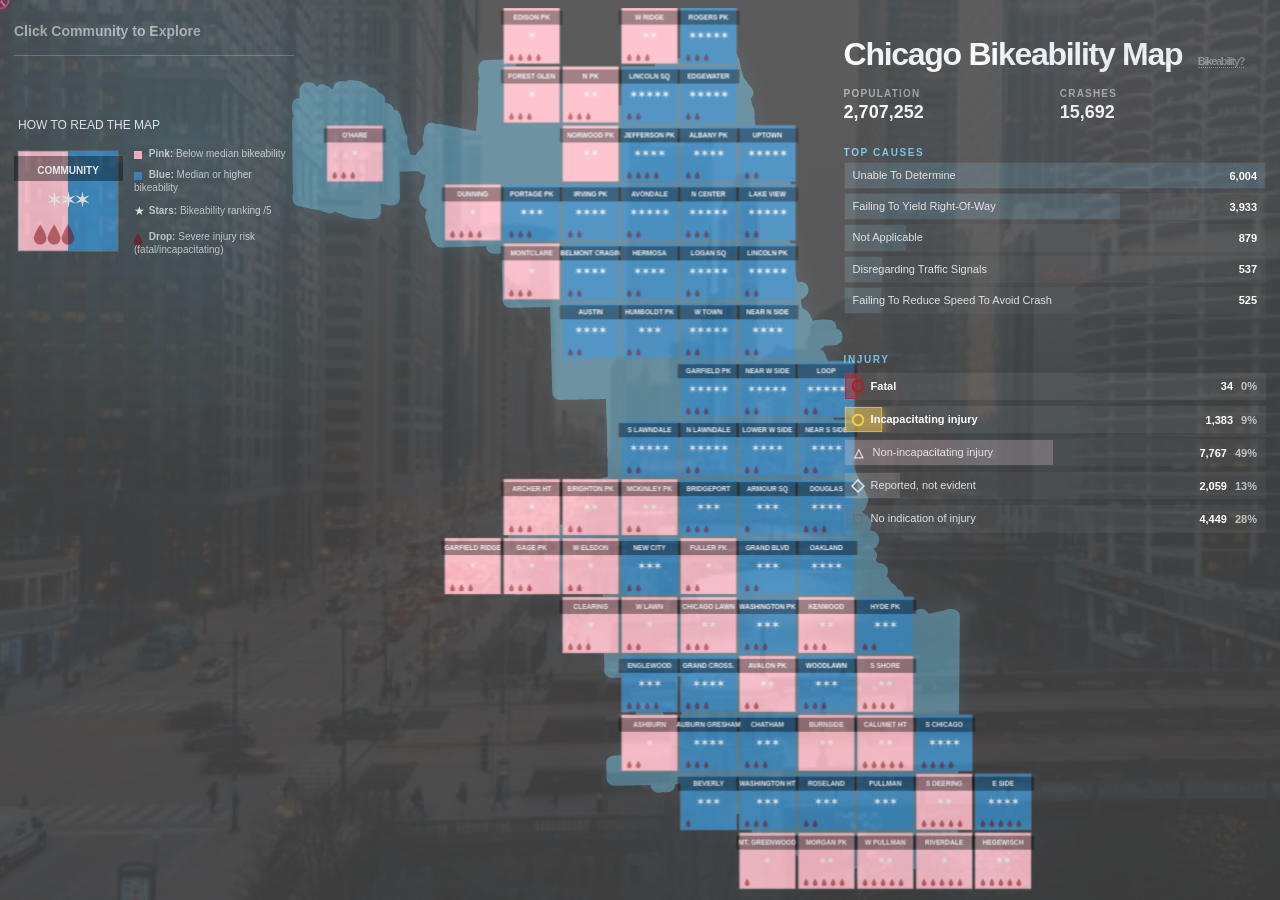
==== chicago-bikeability-atlas.html @ 0ea86890 "Adjust right hint positions" ====
<!doctype html>
<html lang="en">
  <head>
    <meta charset="utf-8" />
    <meta name="viewport" content="width=device-width, initial-scale=1" />
    <title>Chicago Bikeability Map</title>
    <meta name="description" content="Fast-loading Chicago bikeability atlas focused on the interactive cartogram and lane network." />
    <meta name="theme-color" content="#4a4a4a" />
    <link rel="icon" href="[data-uri]" type="image/png" />
    <style>
:root {
  color-scheme: dark;
  --bg: #4a4a4a;
  --panel: #4a4a4a;
  --panel-2: rgba(255, 255, 255, 0.055);
  --line: rgba(255, 255, 255, 0.14);
  --text: #f5f5f2;
  --muted: #c8ccca;
  --blue: #7ccdef;
  --blue-deep: #418cc0;
  --pink: #ffc0cb;
  --red: darkred;
  --red-soft: #d24b4b;
  --ink: #14252c;
  --shadow: 0 18px 42px rgba(0, 0, 0, 0.24);
  --shadow-soft: 0 10px 28px rgba(0, 0, 0, 0.18);
}

* {
  box-sizing: border-box;
  cursor: none !important;
}

#custom-cursor {
  position: fixed;
  top: 0;
  left: 0;
  width: 20px;
  height: 20px;
  pointer-events: none;
  z-index: 999999;
  transform: translate(-50%, -50%);
  display: flex;
  align-items: center;
  justify-content: center;
}

#custom-cursor img {
  width: 100%;
  height: 100%;
  object-fit: contain;
}

#intro-cursor-splash {
  position: fixed;
  left: clamp(300px, 28vw, 440px);
  top: 50%;
  width: 200px;
  height: 200px;
  pointer-events: none;
  z-index: 999998;
  opacity: 0;
  transform: translate(-50%, -50%) scale(0.84);
  animation: introCursorFadeSpin 3.7s cubic-bezier(0.2, 0.95, 0.3, 1) forwards;
  filter:
    drop-shadow(0 0 22px rgba(255, 192, 203, 0.44))
    drop-shadow(0 0 28px rgba(124, 205, 239, 0.36));
}

#intro-cursor-splash img {
  width: 100%;
  height: 100%;
  object-fit: contain;
  animation: introCursorSpin 3.7s cubic-bezier(0.2, 0.95, 0.3, 1) forwards;
}

@keyframes cursorSpin {
  from {
    transform: rotate(0deg);
  }

  to {
    transform: rotate(360deg);
  }
}

@keyframes introCursorFadeSpin {
  0% {
    opacity: 0;
    transform: translate(-50%, -50%) scale(0.72);
  }

  13% {
    opacity: 0.92;
    transform: translate(-50%, -50%) scale(1);
  }

  58% {
    opacity: 0.84;
    transform: translate(-50%, -50%) scale(1);
  }

  100% {
    opacity: 0;
    transform: translate(-50%, -50%) scale(0.78);
  }
}

@keyframes introCursorSpin {
  0% {
    transform: rotate(0deg);
  }

  100% {
    transform: rotate(1080deg);
  }
}

#initial-spinner {
  position: fixed;
  bottom: 40px;
  left: 50%;
  width: 100px;
  height: 60px;
  z-index: 9999;
  pointer-events: none;
  animation: introBikeDrive 3.5s cubic-bezier(0.5, 0, 0.15, 1) forwards;
  filter: drop-shadow(0 4px 8px rgba(0, 0, 0, 0.4));
}

.bike-frame-svg {
  position: absolute;
  top: 0;
  left: 0;
  width: 100%;
  height: 100%;
}

.bike-wheel {
  position: absolute;
  width: 32px;
  height: 32px;
  top: 24px;
  animation: introSpin 3.5s cubic-bezier(0.5, 0, 0.15, 1) forwards;
  object-fit: contain;
}

.wheel-back { left: 9px; }
.wheel-front { left: 59px; }

@keyframes introBikeDrive {
  0% { transform: translateX(calc(-50% - 200px)); opacity: 0; }
  10% { opacity: 1; }
  100% { transform: translateX(-50%); opacity: 1; }
}

@keyframes introSpin {
  0% { transform: rotate(0deg); }
  100% { transform: rotate(3600deg); }
}

.glitter-particle {
  position: fixed;
  pointer-events: none;
  border-radius: 0;
  background: #ffffff;
  box-shadow: 0 0 4px 1px rgba(255, 255, 255, 0.8), 0 0 8px 2px rgba(124, 205, 239, 0.4);
  z-index: 999997;
  transform: translate(-50%, -50%);
}

html {
  height: 100%;
  overflow: hidden;
}

body {
  margin: 0;
  width: 100vw;
  height: 100%;
  overflow: hidden;
  background: #4a4a4a;
  color: var(--text);
  font-family: "Segoe UI", sans-serif;
  position: relative;
}

body::before {
  content: "";
  position: fixed;
  inset: 0;
  pointer-events: none;
  background:
    radial-gradient(circle at 20% 12%, rgba(124, 205, 239, 0.16), transparent 28%),
    radial-gradient(circle at 82% 10%, rgba(255, 192, 203, 0.13), transparent 24%),
    radial-gradient(circle at 50% 92%, rgba(124, 205, 239, 0.08), transparent 28%);
  opacity: 0.85;
}

body::after {
  content: "";
  position: fixed;
  inset: 0;
  pointer-events: none;
  background: url("[data-uri]") center/cover no-repeat;
  opacity: 0.10;
}

button,
input {
  font: inherit;
  text-decoration: none;
}

button {
  transition: text-shadow 0.2s ease;
}

button:hover {
  text-shadow: 0 0 8px rgba(255, 255, 255, 0.6);
}

.atlas-shell {
  position: relative;
  display: flex;
  flex-direction: row;
  gap: 6px;
  width: 100vw;
  height: 100%;
  margin: 0;
  padding: 6px;
  box-sizing: border-box;
  background: #4a4a4a;
  font-family: "Segoe UI", sans-serif;
}

.map-stage,
.inspector {
  min-height: 0;
  border-radius: 0;
  background: #4a4a4a;
  box-shadow: 0 4px 12px rgba(0, 0, 0, 0.2);
}

.map-stage {
  flex: 2.45;
  position: relative;
  overflow: hidden;
  display: flex;
  align-items: stretch;
  margin: 0;
  padding: 10px;
  box-sizing: border-box;
  border: 1px solid rgba(255, 255, 255, 0.08);
  background:
    linear-gradient(180deg, rgba(255, 255, 255, 0.04), rgba(255, 255, 255, 0.02)),
    #4a4a4a;
  box-shadow: var(--shadow);
  animation: riseIn 720ms cubic-bezier(0.22, 1, 0.36, 1) both;
}

.eyebrow,
.hero-kicker,
.panel-section h3 {
  color: var(--blue);
  font-size: 12px;
  font-weight: 800;
  letter-spacing: 0.11em;
  text-transform: uppercase;
}

h1,
h2,
h3,
p {
  margin: 0;
}

.map-wrap {
  position: relative;
  flex: 1 1 0%;
  width: 100%;
  height: 100%;
  min-height: 0;
  min-width: 0;
  margin-right: 6vw;
  overflow: hidden;
  border-radius: 0;
  background:
    radial-gradient(circle at 25% 20%, rgba(124, 205, 239, 0.08), transparent 30%),
    radial-gradient(circle at 70% 10%, rgba(255, 192, 203, 0.06), transparent 26%),
    #4a4a4a;
  box-shadow: inset 0 1px 0 rgba(255, 255, 255, 0.06), var(--shadow-soft);
  border: 1px solid rgba(255, 255, 255, 0.08);
}

#atlas-map {
  position: absolute;
  top: 0;
  left: 0;
  width: 100%;
  height: 100%;
  display: block;
}

.city-outline {
  fill: #74c8e8;
  stroke: #74c8e8;
  stroke-width: 16;
  stroke-linejoin: round;
  opacity: 0.5;
  pointer-events: none;
  filter: drop-shadow(0 0 12px rgba(124, 205, 239, 0.2));
}

.tile-group {
  cursor: pointer;
  transition:
    transform 320ms cubic-bezier(0.22, 1, 0.36, 1),
    opacity 320ms ease,
    filter 320ms ease;
  transition-delay: var(--delay, 0ms);
  transform-box: fill-box;
  transform-origin: center;
  will-change: transform, opacity, filter;
  opacity: 0;
  transform: translate(var(--tile-x, 0px), var(--tile-y, 0px)) translateY(12px) scale(0.94);
}

.tile-group.dim {
  opacity: 0.32;
}

.is-loaded .tile-group {
  opacity: 1;
  transform: translate(var(--tile-x, 0px), var(--tile-y, 0px)) translateY(0) scale(1);
}

.is-loaded .tile-group.dim {
  opacity: 0.32;
}

.tile-group:hover {
  transform: translate(var(--tile-x, 0px), var(--tile-y, 0px)) translateY(-3px) scale(1.03);
  filter: drop-shadow(0 0 12px rgba(124, 205, 239, 0.16));
}

.tile-group.selected {
  filter: url(#tileGlow);
  transform: translate(var(--tile-x, 0px), var(--tile-y, 0px)) translateY(-2px) scale(1.04);
}

.tile {
  stroke: rgba(128, 128, 128, 0.5);
  stroke-width: 1;
  rx: 0;
}

.risk-unit {
  fill: var(--red);
  stroke: rgba(26, 26, 26, 0.24);
  stroke-width: 0.45;
  opacity: 0.5;
  vector-effect: non-scaling-stroke;
}

.tile-label {
  fill: #ffffff;
  font-size: 9.5px;
  font-weight: 800;
  text-anchor: middle;
  pointer-events: none;
}

.tile-stars {
  fill: #f2f2f2;
  font-size: 10px;
  font-weight: 700;
  text-anchor: middle;
  pointer-events: none;
}

.annotation {
  fill: rgba(124, 205, 239, 0.82);
  font-size: 12px;
  font-weight: 600;
}

.bike-annotation {
  font-size: 10px;
  font-weight: 600;
}

.bike-annotation-blue {
  fill: #418cc0;
}

.bike-annotation-pink {
  fill: #ffc0cb;
}

.annotation-line-blue,
.annotation-line-pink,
.annotation-line-gray {
  fill: none;
  stroke-width: 1.6;
}

.annotation-line-blue {
  stroke: #418cc0;
}

.annotation-line-pink {
  stroke: #ffc0cb;
}

.annotation-line-gray {
  stroke: #bfbfbf;
  stroke-width: 2.2;
}

.cartogram-callout {
  fill: rgba(255, 255, 255, 0.55);
  font-size: 22px;
  font-weight: 800;
  filter: drop-shadow(0 0 6px rgba(0, 0, 0, 0.5));
}

.cartogram-callout-pink {
  fill: rgba(255, 192, 203, 0.5);
}

.cartogram-callout-red {
  fill: rgba(139, 0, 0, 0.9);
}

.axis-label {
  fill: rgba(245, 245, 242, 0.62);
  font-size: 12px;
  font-weight: 800;
  letter-spacing: 0.04em;
  text-transform: uppercase;
}

.inspector {
  flex: 1;
  min-width: 280px;
  max-width: 320px;
  align-self: stretch;
  display: flex;
  flex-direction: column;
  gap: 14px;
  overflow-y: auto;
  min-height: 0;
  margin: 0;
  padding: 16px;
  box-sizing: border-box;
  text-align: center;
  color: #f0f0f0;
  font-size: 14px;
  line-height: 1.6;
  border: 1px solid rgba(255, 255, 255, 0.08);
  background:
    linear-gradient(180deg, rgba(255, 255, 255, 0.04), rgba(255, 255, 255, 0.02)),
    #4a4a4a;
  box-shadow: var(--shadow);
  animation: riseIn 720ms cubic-bezier(0.22, 1, 0.36, 1) 80ms both;
}

#panel-content,
.sources-panel,
.profile-panel {
  display: flex;
  flex-direction: column;
  gap: 14px;
}

.sources-panel {
  width: 100%;
  margin-top: 8px;
}

.map-panel-header {
  padding-bottom: 12px;
  border-bottom: 1px solid rgba(255, 255, 255, 0.14);
}

.map-panel-title {
  color: #ffffff;
  font-size: 26px;
  font-weight: 800;
  line-height: 1.05;
}

.map-panel-subtitle {
  margin-top: 7px;
  color: rgba(244, 244, 244, 0.68);
  font-size: 12px;
  line-height: 1.35;
}

.map-panel-section {
  display: flex;
  flex-direction: column;
  align-items: center;
  padding-bottom: 12px;
  border-bottom: 1px solid rgba(255, 255, 255, 0.14);
}

.sources-title {
  color: var(--blue);
  font-size: 12px;
  font-weight: 800;
  letter-spacing: 0.08em;
  line-height: 1.12;
  text-transform: uppercase;
}

.reference-card {
  display: flex;
  justify-content: center;
  width: 100%;
  margin-top: 10px;
  margin-bottom: 12px;
}

.reference-tile {
  position: relative;
  width: 118px;
  height: 118px;
  overflow: hidden;
  border: 1px solid rgba(255, 255, 255, 0.18);
  border-radius: 0;
  background: var(--blue-deep);
  box-shadow: 0 8px 18px rgba(0, 0, 0, 0.16);
}

.reference-badge {
  position: absolute;
  top: 0;
  left: 0;
  right: 0;
  padding: 5px 4px 4px;
  color: var(--ink);
  background: rgba(65, 140, 192, 0.95);
  border-bottom: 1px solid rgba(0, 0, 0, 0.14);
  font-size: 8px;
  font-weight: 800;
}

.reference-stars {
  position: absolute;
  top: 39px;
  left: 0;
  right: 0;
  color: #ffffff;
  font-size: 17px;
  letter-spacing: 1px;
}

.reference-score-label {
  position: absolute;
  top: 62px;
  left: 0;
  right: 0;
  color: #ffffff;
  font-size: 9px;
  font-weight: 800;
}

.reference-risk-label {
  position: absolute;
  z-index: 1;
  left: 0;
  right: 0;
  bottom: 4px;
  color: #ffffff;
  font-size: 8px;
  font-weight: 800;
}

.reference-risk-bar {
  position: absolute;
  left: 0;
  right: 0;
  bottom: 0;
  height: 22px;
  background: var(--red);
}

.map-key {
  display: grid;
  gap: 9px;
  width: fit-content;
  margin-top: 10px;
}

.map-key-row {
  display: grid;
  grid-template-columns: 34px minmax(0, 1fr);
  gap: 10px;
  align-items: center;
  color: #f2f2f2;
  font-size: 12px;
  line-height: 1.2;
  text-align: left;
}

.map-key-swatch {
  display: inline-block;
  width: 30px;
  height: 12px;
  border-radius: 0;
}

.map-key-blue {
  background: var(--blue-deep);
}

.map-key-pink {
  background: var(--pink);
}

.map-key-red {
  height: 6px;
  background: var(--red);
}

.map-key-stars {
  color: var(--blue);
  font-size: 14px;
  letter-spacing: 1px;
}

.source-equation {
  display: flex;
  flex-direction: column;
  align-items: center;
  gap: 8px;
}

.source-chip {
  width: min(100%, 230px);
  min-height: 72px;
  padding: 10px 0;
  border: 0;
  border-radius: 0;
  background: transparent;
  box-shadow: none;
  display: flex;
  flex-direction: column;
  align-items: center;
  justify-content: center;
}

.source-chip-label {
  display: inline-flex;
  justify-content: center;
  width: fit-content;
  padding: 5px 14px;
  border-radius: 0;
  color: var(--ink);
  background: linear-gradient(90deg, var(--blue), var(--pink));
  font-size: 13px;
  font-weight: 800;
  letter-spacing: 0.06em;
  line-height: 1.15;
  text-transform: uppercase;
}

.source-chip-source {
  max-width: 230px;
  margin-top: 8px;
  color: #f2f2f2;
  font-size: 11px;
  font-weight: 600;
  line-height: 1.25;
  text-align: center;
}

.source-stack-plus {
  color: rgba(255, 255, 255, 0.58);
  font-size: 16px;
  font-weight: 900;
  line-height: 1;
}

.search-row input {
  width: 100%;
  height: 44px;
  border: 0;
  border-bottom: 1px solid rgba(255, 255, 255, 0.24);
  border-radius: 0;
  color: #f6f6f2;
  background: transparent;
  padding: 2px 12px;
  font-size: 14px;
  font-weight: 600;
  outline: none;
  box-shadow: none;
}

.profile-panel {
  display: flex;
  flex-direction: column;
  gap: 14px;
  color: #f4f4f4;
  text-align: center;
}

.profile-hero {
  padding: 18px;
  border: 1px solid rgba(255, 255, 255, 0.14);
  border-radius: 0;
  background:
    linear-gradient(135deg, rgba(124, 205, 239, 0.16), rgba(255, 192, 203, 0.08)),
    rgba(38, 38, 38, 0.28);
  box-shadow: inset 0 1px 0 rgba(255, 255, 255, 0.06), 0 10px 28px rgba(0, 0, 0, 0.18);
}

.profile-section-title {
  color: #7ccdef;
  font-size: 11px;
  font-weight: 700;
  letter-spacing: 0.08em;
  text-transform: uppercase;
}

.profile-title-row {
  display: flex;
  align-items: center;
  justify-content: center;
  flex-direction: column;
  gap: 12px;
  margin-top: 6px;
}

.profile-title {
  margin: 0;
  color: #ffffff;
  font-size: 25px;
  line-height: 1.05;
}

.profile-stars {
  flex: 0 0 auto;
  color: #7ccdef;
  font-size: 22px;
  letter-spacing: 2px;
  line-height: 1;
  padding-top: 1px;
  text-shadow: 0 0 14px rgba(124, 205, 239, 0.28);
}

.profile-star-stack {
  display: flex;
  flex: 0 0 auto;
  flex-direction: column;
  align-items: center;
  gap: 7px;
}

.profile-rank {
  display: inline-flex;
  padding: 4px 8px;
  border-radius: 0;
  color: #16242a;
  background: linear-gradient(90deg, #7ccdef, #f4b3c2);
  font-size: 11px;
  font-weight: 700;
}

.profile-takeaway {
  margin: 12px 0 0;
  color: #dedede;
  font-size: 13px;
  line-height: 1.45;
}

.profile-metrics-grid {
  display: grid;
  grid-template-columns: repeat(2, minmax(0, 1fr));
  gap: 8px;
}

.profile-metric {
  min-width: 0;
  padding: 10px 11px;
  border: 1px solid rgba(255, 255, 255, 0.11);
  border-radius: 0;
  background: rgba(255, 255, 255, 0.055);
}

.profile-metric-label,
.profile-metric-note,
.profile-section-subtitle {
  color: #bfc3c5;
  font-size: 11px;
}

.profile-metric-value {
  color: #ffffff;
  font-size: 21px;
  font-weight: 800;
  line-height: 1.1;
  margin-top: 4px;
}

.profile-metric-risk .profile-metric-value {
  color: #ffb8b8;
}

.profile-metric-bike .profile-metric-value {
  color: #d9f4ff;
}

.profile-section {
  padding-top: 12px;
  border-top: 1px solid rgba(255, 255, 255, 0.16);
}

.profile-section-subtitle {
  margin-top: 3px;
}

.severity-block {
  margin-top: 10px;
}

.severity-bar {
  display: flex;
  width: 100%;
  height: 15px;
  overflow: hidden;
  border-radius: 0;
  background: rgba(255, 255, 255, 0.08);
  box-shadow: inset 0 0 0 1px rgba(255, 255, 255, 0.08);
}

.severity-segment {
  min-width: 2px;
}

.severity-fatal {
  background: #b32020;
}

.severity-severe {
  background: #f0c94f;
}

.severity-moderate {
  background: #ffd6e2;
}

.severity-reported {
  background: rgba(245, 245, 242, 0.86);
}

.severity-none {
  background: #677174;
}

.severity-legend-stack {
  display: grid;
  gap: 8px;
  margin-top: 10px;
}

.severity-legend-title {
  color: rgba(255, 255, 255, 0.54);
  font-size: 10px;
  font-weight: 800;
  letter-spacing: 0.12em;
  text-transform: uppercase;
}

.cause-chart-title {
  color: rgba(255, 255, 255, 0.54);
  font-size: 10px;
  font-weight: 800;
  letter-spacing: 0.12em;
  text-transform: uppercase;
}

.severity-legend-rows {
  display: grid;
  gap: 6px;
}

.crash-row {
  display: grid;
  grid-template-columns: 20px 112px 1fr auto;
  gap: 8px;
  align-items: center;
  width: 100%;
  padding: 0 0 0 6px;
  border: 0;
  background: transparent;
  color: inherit;
  text-align: left;
  cursor: pointer;
  appearance: none;
  transition: all 0.2s ease;
}

.crash-row:hover {
  text-shadow: 0 0 8px rgba(255, 255, 255, 0.7);
}

.severity-row {
  display: grid;
  grid-template-columns: minmax(0, 1fr) auto auto;
  gap: 8px;
  align-items: center;
  position: relative;
  padding: 6px 8px;
  border: 1px solid transparent;
  border-radius: 0;
  background: rgba(255, 255, 255, 0.04);
  overflow: hidden;
}

.severity-row.is-animated {
  animation: riseIn 420ms cubic-bezier(0.22, 1, 0.36, 1) both;
  animation-delay: var(--severity-delay, 0ms);
}

.severity-row::before {
  content: "";
  position: absolute;
  top: 0; left: 0; bottom: 0;
  width: var(--share, 0%);
  background: var(--row-color, rgba(124, 205, 239, 0.15));
  z-index: 0;
  transition: width 0.6s cubic-bezier(0.22, 1, 0.36, 1);
}

.severity-row.is-active::before,
.severity-row:hover::before {
  background: var(--row-color-active, var(--row-color-hover, rgba(124, 205, 239, 0.48)));
  box-shadow:
    inset 0 0 0 1px var(--row-color-glow-strong, rgba(124, 205, 239, 0.65)),
    0 0 12px 2px var(--row-color-glow, rgba(124, 205, 239, 0.5));
}

.severity-row.is-active,
.severity-row:hover {
  border-color: transparent;
  box-shadow: none;
  background: rgba(255, 255, 255, 0.07);
  cursor: pointer;
}

.severity-row.is-active::after {
  display: none;
}

.severity-row-fatal {
  --row-color: rgba(177, 32, 32, 0.25);
  --row-color-hover: rgba(177, 32, 32, 0.4);
  --row-color-active: rgba(177, 32, 32, 0.58);
  --row-color-glow: rgba(177, 32, 32, 0.5);
  --row-color-glow-strong: rgba(177, 32, 32, 0.8);
}

.severity-row-severe {
  --row-color: rgba(240, 201, 79, 0.25);
  --row-color-hover: rgba(240, 201, 79, 0.4);
  --row-color-active: rgba(240, 201, 79, 0.58);
  --row-color-glow: rgba(240, 201, 79, 0.5);
  --row-color-glow-strong: rgba(240, 201, 79, 0.8);
}

.severity-row-moderate {
  --row-color: rgba(255, 214, 226, 0.26);
  --row-color-hover: rgba(255, 214, 226, 0.42);
  --row-color-active: rgba(255, 214, 226, 0.6);
  --row-color-glow: rgba(255, 214, 226, 0.45);
  --row-color-glow-strong: rgba(255, 214, 226, 0.76);
}

.severity-row-reported {
  --row-color: rgba(245, 245, 242, 0.16);
  --row-color-hover: rgba(245, 245, 242, 0.3);
  --row-color-active: rgba(245, 245, 242, 0.46);
  --row-color-glow: rgba(245, 245, 242, 0.34);
  --row-color-glow-strong: rgba(245, 245, 242, 0.58);
}

.severity-row-none {
  --row-color: rgba(103, 113, 116, 0.18);
  --row-color-hover: rgba(103, 113, 116, 0.34);
  --row-color-active: rgba(103, 113, 116, 0.5);
  --row-color-glow: rgba(103, 113, 116, 0.38);
  --row-color-glow-strong: rgba(103, 113, 116, 0.6);
}

.severity-row-label {
  display: inline-flex;
  align-items: center;
  gap: 8px;
  min-width: 0;
  position: relative;
  z-index: 1;
}

.severity-row-pct {
  color: rgba(255, 255, 255, 0.66);
  font-size: 11px;
  font-weight: 800;
  position: relative;
  z-index: 1;
}

.severity-row-swatch {
  flex: 0 0 auto;
  width: 10px;
  height: 10px;
  border-radius: 999px;
  background: transparent;
  box-shadow: inset 0 0 0 1.4px rgba(255, 255, 255, 0.32);
}

.severity-row-swatch-fatal {
  box-shadow: inset 0 0 0 1.7px #b12020;
}

.severity-row-swatch-severe {
  box-shadow: inset 0 0 0 1.7px #f0c94f;
}

.severity-row-swatch-reported {
  border-radius: 0;
  transform: rotate(45deg);
  box-shadow: inset 0 0 0 1.5px rgba(245, 245, 242, 0.86);
}

.severity-row-swatch-moderate {
  width: 12px;
  height: 12px;
  border-radius: 0;
  background: transparent;
  box-shadow: none;
  color: #ffd6e2;
  font-size: 12px;
  font-weight: 900;
  line-height: 12px;
  text-align: center;
}

.severity-row-swatch-moderate::before {
  content: "\25B3";
}

.severity-row-swatch-none {
  border-radius: 0;
  box-shadow: inset 0 0 0 1.5px #677174;
}

.crash-row-label {
  min-width: 0;
  color: rgba(255, 255, 255, 0.82);
  font-size: 11px;
  line-height: 1.2;
}

.severity-row-count {
  color: #ffffff;
  font-size: 11px;
  font-weight: 800;
  white-space: nowrap;
  position: relative;
  z-index: 1;
}

.crash-row:hover .crash-row-label,
.crash-row:focus-visible .crash-row-label,
.crash-row.is-active .crash-row-label {
  color: #ffffff;
}

.crash-row:hover .crash-row-tag,
.crash-row:focus-visible .crash-row-tag,
.crash-row.is-active .crash-row-tag {
  color: #ffffff;
  border-color: rgba(124, 205, 239, 0.38);
}

.crash-row:hover .crash-row-fill,
.crash-row:focus-visible .crash-row-fill,
.crash-row.is-active .crash-row-fill {
  opacity: 1;
}

.crash-row.is-active .severity-row-swatch {
  transform: scale(1.28);
}

.crash-row.is-active .severity-row-swatch-reported {
  transform: rotate(45deg) scale(1.18);
}

.severity-row.is-active .crash-row-label {
  color: #ffffff;
  font-weight: 800;
}

.severity-row.is-active .crash-row-track {
  box-shadow:
    inset 0 0 0 1px rgba(124, 205, 239, 0.18),
    0 0 0 1px rgba(124, 205, 239, 0.08);
}

.bikeability-legend {
  display: grid;
  grid-template-columns: repeat(2, minmax(0, 1fr));
  gap: 8px;
  margin-top: 10px;
}

.bikeability-legend-item {
  display: flex;
  align-items: center;
  gap: 8px;
  padding: 0;
  border: 0;
  border-radius: 0;
  background: transparent;
}

.bikeability-swatch {
  width: 12px;
  height: 12px;
  border-radius: 0;
  flex: 0 0 auto;
}

.bikeability-swatch-blue {
  background: #418cc0;
  box-shadow: 0 0 0 1px rgba(124, 205, 239, 0.22);
}

.bikeability-swatch-pink {
  background: #ffc0cb;
  box-shadow: 0 0 0 1px rgba(255, 255, 255, 0.1);
}

.bikeability-legend-copy {
  display: grid;
  gap: 1px;
  min-width: 0;
}

.bikeability-legend-copy strong {
  color: #ffffff;
  font-size: 12px;
  font-weight: 800;
  line-height: 1.15;
}

.bikeability-legend-copy span {
  color: rgba(245, 245, 242, 0.64);
  font-size: 10px;
  line-height: 1.2;
}

.cause-list {
  display: flex;
  flex-direction: column;
  gap: 9px;
  width: min(100%, 310px);
  margin: 10px auto 0;
}

.cause-row {
  display: grid;
  grid-template-columns: 25px minmax(0, 1fr) auto;
  align-items: center;
  gap: 9px;
  text-align: left;
}

.cause-rank {
  display: grid;
  place-items: center;
  width: 23px;
  height: 23px;
  border-radius: 0;
  color: #fff;
  background: #b84444;
  font-weight: 900;
}

.cause-label {
  color: #f3f3f3;
  font-size: 12px;
  line-height: 1.2;
  text-align: left;
}

.cause-count {
  color: #ffffff;
  font-size: 12px;
  font-weight: 800;
}

.lane-meter-stack {
  width: min(100%, 290px);
  margin: 12px auto 0;
}

.lane-row {
  display: flex;
  align-items: center;
  justify-content: space-between;
  gap: 12px;
  margin-top: 10px;
  color: #e9e9e9;
  font-size: 12px;
}

.meter-label {
  display: inline-flex;
  align-items: center;
  gap: 8px;
  min-width: 0;
}

.lane-line {
  flex: 0 0 auto;
  width: 30px;
  height: 2.5px;
  border-radius: 0;
  background: #ffc0cb;
  filter: drop-shadow(0 0 2px rgba(0, 0, 0, 0.55));
  transform: translateY(1px);
}

.lane-line-protected {
  background: #ffc0cb;
}

.lane-line-neighborhood {
  background: repeating-linear-gradient(to right, #ffc0cb 0 6px, transparent 6px 8px, #ffc0cb 8px 10px, transparent 10px 12px);
}

.lane-line-local {
  background: repeating-linear-gradient(to right, #ffc0cb 0 6px, transparent 6px 8px, #ffc0cb 8px 10px, transparent 10px 12px);
}

.lane-line-buffered {
  background: repeating-linear-gradient(to right, #ffc0cb 0 8px, transparent 8px 10px);
}

.lane-line-painted {
  background: repeating-linear-gradient(to right, #ffc0cb 0 5px, transparent 5px 6px);
}

.lane-line-shared {
  background: repeating-linear-gradient(to right, #ffc0cb 0 2px, transparent 2px 5px);
}

.meter-value {
  flex: 0 0 auto;
  color: #ffffff;
  font-weight: 800;
}

.panel-footer {
  display: flex;
  justify-content: space-between;
  gap: 16px;
  margin-top: auto;
  padding-top: 12px;
  border-top: 1px solid rgba(255, 255, 255, 0.14);
  color: rgba(244, 244, 244, 0.62);
  font-size: 12px;
  font-weight: 800;
}

.panel-footer a {
  color: inherit;
  text-decoration: none;
}

@media (max-width: 760px) {
  body {
    overflow: auto;
  }

  .atlas-shell {
    grid-template-columns: 1fr;
    height: auto;
    min-height: 100vh;
  }

  #atlas-map {
    min-height: 520px;
  }
}

.citywide-stats {
  display: grid;
  grid-template-columns: repeat(2, minmax(0, 1fr));
  gap: 8px;
  margin-top: 14px;
}

.stat-chip {
  position: relative;
  overflow: hidden;
  padding: 11px 12px;
  border: 1px solid rgba(255, 255, 255, 0.1);
  border-radius: 0;
  background: rgba(255, 255, 255, 0.05);
  box-shadow: inset 0 1px 0 rgba(255, 255, 255, 0.04);
  transition: transform 260ms cubic-bezier(0.22, 1, 0.36, 1), box-shadow 260ms ease;
}

.stat-chip::before,
.focus-card::before,
.lane-network-card::before,
.profile-metric::before,
.source-chip::before {
  content: "";
  position: absolute;
  inset: 0;
  background: linear-gradient(120deg, transparent 0%, rgba(255, 255, 255, 0.08) 24%, transparent 48%);
  transform: translateX(-120%);
  transition: transform 520ms ease;
  pointer-events: none;
}

.stat-chip:hover::before,
.focus-card:hover::before,
.lane-network-card:hover::before,
.profile-metric:hover::before,
.source-chip:hover::before {
  transform: translateX(120%);
}

.stat-chip:hover,
.focus-card:hover,
.lane-network-card:hover,
.profile-metric:hover,
.source-chip:hover,
.reference-card:hover .reference-tile {
  transform: translateY(-4px);
  box-shadow: var(--shadow-soft);
}

.stat-chip-label {
  display: block;
  margin-bottom: 3px;
  color: rgba(242, 242, 242, 0.66);
  font-size: 10px;
  font-weight: 800;
  letter-spacing: 0.09em;
  text-transform: uppercase;
}

.stat-chip strong {
  color: #ffffff;
  font-size: 18px;
  font-weight: 800;
  line-height: 1.1;
}

.reference-tile {
  transition: transform 300ms cubic-bezier(0.22, 1, 0.36, 1), box-shadow 300ms ease;
  transform-style: preserve-3d;
}

.reference-card:hover .reference-tile {
  transform: perspective(760px) rotateY(-8deg) rotateX(3deg) translateY(-2px);
}

.focus-card {
  position: relative;
  overflow: hidden;
  margin-top: 2px;
  padding: 14px;
  border: 1px solid rgba(255, 255, 255, 0.1);
  border-radius: 0;
  background:
    linear-gradient(135deg, rgba(65, 140, 192, 0.16), rgba(255, 192, 203, 0.08)),
    rgba(255, 255, 255, 0.05);
  box-shadow: inset 0 1px 0 rgba(255, 255, 255, 0.04), var(--shadow-soft);
  transition: transform 260ms cubic-bezier(0.22, 1, 0.36, 1), box-shadow 260ms ease;
}

.focus-card-label {
  color: #7ccdef;
  font-size: 11px;
  font-weight: 800;
  letter-spacing: 0.08em;
  text-transform: uppercase;
}

.focus-card-copy {
  margin-top: 6px;
  color: #eff1f3;
  font-size: 12px;
  line-height: 1.45;
}

.lane-network-card {
  position: relative;
  overflow: hidden;
  margin-top: 10px;
  padding: 14px;
  border: 1px solid rgba(255, 255, 255, 0.1);
  border-radius: 0;
  background:
    linear-gradient(135deg, rgba(255, 255, 255, 0.05), rgba(65, 140, 192, 0.08)),
    rgba(255, 255, 255, 0.03);
  box-shadow: inset 0 1px 0 rgba(255, 255, 255, 0.04), var(--shadow-soft);
  text-align: left;
  transition: transform 260ms cubic-bezier(0.22, 1, 0.36, 1), box-shadow 260ms ease;
}

.lane-network-header {
  display: flex;
  align-items: flex-end;
  justify-content: space-between;
  gap: 12px;
}

.lane-network-eyebrow {
  color: #7ccdef;
  font-size: 10px;
  font-weight: 800;
  letter-spacing: 0.12em;
  text-transform: uppercase;
}

.lane-network-total {
  margin-top: 4px;
  color: #ffffff;
  font-size: 18px;
  font-weight: 800;
  line-height: 1.1;
}

.lane-network-ratio {
  color: rgba(242, 242, 242, 0.74);
  font-size: 11px;
  font-weight: 800;
  letter-spacing: 0.06em;
  text-transform: uppercase;
  white-space: nowrap;
}

.lane-network-strip {
  display: flex;
  width: 100%;
  height: 14px;
  margin-top: 12px;
  overflow: hidden;
  border-radius: 0;
  background: rgba(255, 255, 255, 0.08);
  box-shadow: inset 0 0 0 1px rgba(255, 255, 255, 0.08);
}

.lane-strip-segment {
  display: block;
  min-width: 3px;
  height: 100%;
}

.lane-strip-empty {
  width: 100%;
  padding: 1px 0;
  color: rgba(242, 242, 242, 0.64);
  font-size: 11px;
  font-weight: 700;
}

.lane-strip-protected {
  background: linear-gradient(90deg, rgba(215, 238, 250, 0.92), rgba(124, 205, 239, 0.95));
}

.lane-strip-neighborhood {
  background: repeating-linear-gradient(to right, rgba(124, 205, 239, 0.75) 0 8px, rgba(124, 205, 239, 0.15) 8px 12px);
}

.lane-strip-local {
  background: repeating-linear-gradient(to right, rgba(124, 205, 239, 0.75) 0 8px, rgba(124, 205, 239, 0.15) 8px 12px);
}

.lane-strip-buffered {
  background: repeating-linear-gradient(to right, rgba(255, 192, 203, 0.82) 0 8px, rgba(255, 192, 203, 0.1) 8px 12px);
}

.lane-strip-painted {
  background: repeating-linear-gradient(to right, rgba(255, 192, 203, 0.6) 0 5px, rgba(255, 192, 203, 0.08) 5px 7px);
}

.lane-strip-shared {
  background: repeating-linear-gradient(to right, rgba(255, 255, 255, 0.68) 0 3px, rgba(255, 255, 255, 0.08) 3px 6px);
}

.lane-row {
  position: relative;
  overflow: hidden;
  display: grid;
  gap: 7px;
  margin-top: 10px;
  padding: 11px 12px;
  border: 1px solid rgba(255, 255, 255, 0.08);
  border-radius: 0;
  background: rgba(255, 255, 255, 0.045);
  box-shadow: inset 0 1px 0 rgba(255, 255, 255, 0.03);
  text-align: left;
  transition:
    transform 280ms cubic-bezier(0.22, 1, 0.36, 1),
    box-shadow 280ms ease,
    border-color 280ms ease;
  transition-delay: var(--lane-delay, 0ms);
}

.lane-row-top {
  display: flex;
  align-items: center;
  justify-content: space-between;
  gap: 10px;
}

.lane-network-strip,
.lane-meter {
  will-change: transform;
}

.meter-label {
  display: inline-flex;
  align-items: center;
  gap: 8px;
  min-width: 0;
  color: #f1f4f6;
  font-size: 12px;
}

.lane-meter {
  width: 100%;
  height: 4px;
  overflow: hidden;
  border-radius: 0;
  background: rgba(255, 255, 255, 0.08);
  box-shadow: inset 0 0 0 1px rgba(255, 255, 255, 0.07);
}

.lane-meter-fill {
  display: block;
  width: var(--lane-fill, 0%);
  height: 100%;
  border-radius: 0;
  transform-origin: left center;
  transform: scaleX(0);
  animation: laneFill 780ms cubic-bezier(0.22, 1, 0.36, 1) forwards;
  animation-delay: calc(var(--lane-delay, 0ms) + 160ms);
}

.lane-meter-fill-protected {
  background: linear-gradient(90deg, rgba(215, 238, 250, 0.9), rgba(124, 205, 239, 1));
}

.lane-meter-fill-neighborhood {
  background: repeating-linear-gradient(to right, rgba(124, 205, 239, 0.8) 0 6px, rgba(124, 205, 239, 0.2) 6px 8px);
}

.lane-meter-fill-buffered {
  background: repeating-linear-gradient(to right, rgba(255, 192, 203, 0.84) 0 6px, rgba(255, 192, 203, 0.2) 6px 8px);
}

.lane-meter-fill-painted {
  background: repeating-linear-gradient(to right, rgba(255, 192, 203, 0.7) 0 4px, rgba(255, 192, 203, 0.2) 4px 6px);
}

.lane-meter-fill-shared {
  background: repeating-linear-gradient(to right, rgba(255, 255, 255, 0.78) 0 3px, rgba(255, 255, 255, 0.18) 3px 5px);
}

.lane-meter-caption {
  color: rgba(242, 242, 242, 0.58);
  font-size: 10px;
  font-weight: 700;
  letter-spacing: 0.08em;
  text-transform: uppercase;
}

.profile-panel {
  gap: 16px;
}

.profile-section-network {
  padding-top: 14px;
}

.profile-hero {
  position: relative;
  overflow: hidden;
  border-radius: 0;
  box-shadow: inset 0 1px 0 rgba(255, 255, 255, 0.06), var(--shadow-soft);
}

.profile-metric {
  position: relative;
  overflow: hidden;
  border-radius: 0;
  transition: transform 260ms cubic-bezier(0.22, 1, 0.36, 1), box-shadow 260ms ease, border-color 260ms ease;
  transform-style: preserve-3d;
}

.profile-metric:hover {
  transform: translateY(-5px) rotateX(5deg) rotateY(-4deg);
  border-color: rgba(124, 205, 239, 0.18);
}

.profile-metric::before {
  border-radius: 0;
}

.source-chip {
  position: relative;
  overflow: hidden;
  transition: transform 260ms cubic-bezier(0.22, 1, 0.36, 1);
}

.source-chip::before {
  border-radius: 0;
}

.source-chip:hover {
  transform: translateY(-3px);
}

.lane-network-card::before,
.focus-card::before,
.stat-chip::before,
.profile-metric::before,
.source-chip::before {
  border-radius: 0;
}

.map-panel-header .eyebrow {
  margin-bottom: 2px;
}

@media (max-width: 760px) {
  .atlas-shell {
    flex-direction: column;
    height: auto;
    min-height: 100vh;
  }

  .map-stage,
  .inspector {
    flex: none;
    width: auto;
    max-width: none;
    margin: 0;
  }

  .inspector {
    min-height: auto;
  }

  .citywide-stats {
    grid-template-columns: 1fr;
  }

  #atlas-map {
    min-height: 520px;
  }
}

@keyframes riseIn {
  from {
    opacity: 0;
    transform: translateY(14px) scale(0.99);
  }

  to {
    opacity: 1;
    transform: translateY(0) scale(1);
  }
}

@keyframes laneFill {
  to {
    transform: scaleX(1);
  }
}

@keyframes causeFill {
  from {
    transform: scaleX(0);
  }

  to {
    transform: scaleX(1);
  }
}

/* Redesign overrides: map-first layout, borderless context rail */
.atlas-shell {
  position: relative;
  display: block;
  width: 100vw;
  height: 100vh;
  padding: 0;
  overflow: hidden;
  background:
    radial-gradient(circle at 14% 16%, rgba(124, 205, 239, 0.14), transparent 24%),
    radial-gradient(circle at 88% 8%, rgba(255, 192, 203, 0.08), transparent 22%),
    linear-gradient(180deg, #4a4a4a 0%, #424242 100%);
}

.map-stage {
  position: absolute;
  inset: 0;
  padding: 8px;
  border: 0;
  border-radius: 0;
  box-shadow: none;
  background: transparent;
}

.map-wrap {
  height: calc(100vh - 16px);
  border: 0;
  border-radius: 0;
  box-shadow: none;
  background: transparent;
}

#atlas-map {
  min-height: calc(100vh - 16px);
}

.inspector {
  position: absolute;
  top: 14px;
  left: 14px;
  width: min(22vw, 280px);
  max-width: 280px;
  max-height: calc(100vh - 28px);
  margin: 0;
  padding: 0;
  border: 0;
  border-radius: 0;
  background: transparent;
  box-shadow: none;
  color: #f4f4f4;
  overflow: hidden;
  text-align: left;
}

.network-panel {
  position: absolute;
  top: 14px;
  right: 14px;
  width: min(33vw, 440px);
  max-height: calc(100vh - 28px);
  margin: 0;
  padding: 0;
  border: 0;
  border-radius: 0;
  background: transparent;
  box-shadow: none;
  color: #f4f4f4;
  overflow: hidden;
  text-align: left;
}

.network-panel .context-network-card {
  gap: clamp(14px, 2.2vh, 24px);
}

.network-map-dock {
  position: absolute;
  left: 22px;
  bottom: 60px;
  z-index: 4;
  width: min(36vw, 460px);
  min-width: 320px;
  color: #f4f4f4;
  opacity: 0;
  pointer-events: none;
  transform: translateY(8px);
  transition:
    opacity 180ms ease,
    transform 180ms ease;
}

.network-map-dock.is-visible {
  opacity: 1;
  pointer-events: auto;
  transform: translateY(0);
}

.network-map-dock-shell {
  display: grid;
  gap: 7px;
}

.network-map-dock-shell.is-flipping {
  animation: riseIn 420ms cubic-bezier(0.22, 1, 0.36, 1) both;
}

.network-map-dock-severity {
  display: grid;
  gap: 4px;
  max-width: 390px;
}

.search-row {
  position: relative;
  margin-bottom: 12px;
  overflow: hidden;
}

.search-row input {
  width: 100%;
  height: 42px;
  padding: 0 0 8px;
  border: 0;
  border-bottom: 1px solid rgba(255, 255, 255, 0.24);
  border-radius: 0;
  background: transparent;
  color: #f6f6f2;
  box-shadow: none;
}

.search-row input::placeholder {
  color: rgba(255, 255, 255, 0.58);
}

#panel-content,
#network-panel-content,
.context-panel {
  display: grid;
  gap: 10px;
}

.context-panel {
  padding: 0;
  border: 0;
  border-radius: 0;
  background: transparent;
  box-shadow: none;
  transform-origin: right center;
}

.network-panel-shell {
  display: grid;
  gap: 10px;
  transform-origin: left center;
}

.network-panel-shell.is-flipping {
  animation: flipIn 720ms cubic-bezier(0.22, 1, 0.36, 1) both;
}

.network-panel-header {
  display: flex;
  align-items: flex-start;
  justify-content: space-between;
  gap: 12px;
  margin-top: 24px;
}

.network-panel-kicker {
  color: #7ccdef;
  font-size: 10px;
  font-weight: 800;
  letter-spacing: 0.16em;
  text-transform: uppercase;
}

.network-crash-legend-grid {
  display: grid;
  gap: 14px;
}

.network-panel-region {
  min-width: 0;
}

.network-panel-title {
  color: #ffffff;
  font-size: 32px;
  font-weight: 800;
  line-height: 1;
  letter-spacing: -0.04em;
  text-align: left;
}

.network-panel-empty {
  color: rgba(245, 245, 242, 0.76);
  font-size: 13px;
  line-height: 1.5;
  max-width: 24ch;
}

#panel-content.is-flipping .context-panel,
.context-panel.is-flipping {
  animation: flipIn 720ms cubic-bezier(0.22, 1, 0.36, 1) both;
}

.context-kicker {
  color: #7ccdef;
  font-size: 10px;
  font-weight: 800;
  letter-spacing: 0.16em;
  text-transform: uppercase;
}

.context-meta {
  display: flex;
  flex-wrap: wrap;
  align-items: center;
  gap: 8px 10px;
  color: #7ccdef;
  font-size: 10px;
  font-weight: 800;
  letter-spacing: 0.12em;
  text-transform: uppercase;
}

.context-meta span {
  color: rgba(255, 255, 255, 0.7);
  font-size: 11px;
  font-weight: 600;
  letter-spacing: 0;
  text-transform: none;
}

.context-meta-overview {
  flex-direction: column;
  align-items: flex-start;
  gap: 6px;
}

.context-stars {
  color: #7ccdef;
  font-size: 34px;
  font-weight: 900;
  letter-spacing: 0.08em;
  line-height: 1;
  text-shadow: 0 0 14px rgba(124, 205, 239, 0.26);
}

.context-stars-city {
  font-size: 28px;
}

.context-note {
  margin: 0;
  color: rgba(245, 245, 242, 0.82);
  font-size: 13px;
  line-height: 1.55;
  max-width: 34ch;
}

.context-facts {
  display: grid;
  gap: 10px;
  margin: 0;
}

.context-fact {
  display: grid;
  gap: 4px;
}

.context-fact dt {
  color: rgba(255, 255, 255, 0.54);
  font-size: 10px;
  font-weight: 800;
  letter-spacing: 0.12em;
  text-transform: uppercase;
}

.context-fact dd {
  margin: 0;
  color: #ffffff;
  font-size: 18px;
  font-weight: 800;
  line-height: 1.1;
}

.context-overview-lines {
  display: grid;
  gap: 8px;
  margin-top: 4px;
}

.context-overview-line {
  display: flex;
  align-items: baseline;
  justify-content: space-between;
  gap: 12px;
  color: rgba(255, 255, 255, 0.8);
  font-size: 12px;
}

.context-overview-line span {
  color: rgba(255, 255, 255, 0.52);
  font-size: 10px;
  font-weight: 800;
  letter-spacing: 0.12em;
  text-transform: uppercase;
}

.context-overview-line strong {
  color: #ffffff;
  font-size: 12px;
  font-weight: 800;
}

.context-foot {
  color: rgba(245, 245, 242, 0.64);
  font-size: 11px;
  line-height: 1.45;
  max-width: 34ch;
}

.hover-spotlight {
  display: none !important;
}

.hover-spotlight-kicker {
  color: #7ccdef;
  font-size: 10px;
  font-weight: 800;
  letter-spacing: 0.14em;
  text-transform: uppercase;
}

.hover-spotlight-title {
  margin-top: 3px;
  color: #ffffff;
  font-size: 28px;
  font-weight: 800;
  letter-spacing: -0.05em;
  line-height: 0.98;
}

.hover-spotlight-line {
  margin-top: 6px;
  color: rgba(245, 245, 242, 0.82);
  font-size: 12px;
  line-height: 1.35;
}

.hover-spotlight-grid {
  display: grid;
  grid-template-columns: minmax(0, 1fr);
  gap: 10px;
  margin-top: 12px;
}

.hover-spotlight-stats {
  margin-top: 10px;
}

.hover-chart-card,
.context-chart-card {
  display: grid;
  gap: 10px;
  min-width: 0;
}

.hover-network-card,
.context-network-card {
  grid-area: auto;
}

.hover-injury-card,
.context-injury-card {
  grid-area: auto;
}

.hover-causes-card,
.context-causes-card {
  grid-area: auto;
}

.hover-chart-title,
.context-chart-title {
  color: rgba(255, 255, 255, 0.82);
  font-size: 11px;
  font-weight: 800;
  letter-spacing: 0.12em;
  text-transform: uppercase;
}

.hover-spotlight-note {
  margin-top: 10px;
  color: rgba(245, 245, 242, 0.68);
}

.network-plot {
  display: grid;
  gap: 8px;
  width: 100%;
}

.network-plot-frame {
  width: 100%;
  max-width: 460px;
  position: relative;
  overflow: hidden;
}

.network-plot-frame svg {
  display: block;
  width: 100%;
  height: auto;
  pointer-events: none;
  shape-rendering: geometricPrecision;
}

.network-plot-frame svg path,
.network-plot-frame svg line,
.network-plot-frame svg polyline {
  stroke-linecap: round;
  stroke-linejoin: round;
  vector-effect: non-scaling-stroke;
}

.network-crash-layer {
  position: absolute;
  inset: 0;
  z-index: 2;
}

.network-crash-hotspot {
  position: absolute;
  width: 8px;
  height: 8px;
  padding: 0;
  margin: 0;
  border: 0;
  border-radius: 999px;
  background: transparent;
  transform: translate(-50%, -50%);
  cursor: pointer;
  pointer-events: auto;
  --crash-fill: transparent;
  --crash-stroke: #a67d08;
  --crash-highlight-fill: #7ccdef;
}

.network-crash-hotspot::before {
  content: "";
  position: absolute;
  inset: 0;
  border-radius: 999px;
  background: var(--crash-fill);
  box-shadow: inset 0 0 0 1.5px var(--crash-stroke);
  opacity: 1;
  transform: scale(1);
  transition:
    opacity 140ms ease,
    transform 140ms ease,
    background 140ms ease;
}

.network-crash-hotspot:hover::before,
.network-crash-hotspot:focus-visible::before {
  opacity: 1;
  transform: scale(1.22);
}

.network-crash-hotspot:focus-visible {
  outline: none;
}

.network-crash-hotspot-fatal {
  --crash-fill: transparent;
  --crash-stroke: #b12020;
}

.network-crash-hotspot-severe {
  --crash-fill: transparent;
  --crash-stroke: #f0c94f;
}

.network-crash-hotspot-reported {
  --crash-fill: transparent;
  --crash-stroke: rgba(245, 245, 242, 0.86);
}

.network-crash-hotspot-moderate {
  --crash-fill: transparent;
  --crash-stroke: #ffd6e2;
}

.network-crash-hotspot-none {
  --crash-fill: transparent;
  --crash-stroke: #677174;
}

.network-crash-hotspot-moderate::before {
  inset: 0;
  border-radius: 0;
  clip-path: none;
  background: transparent;
  box-shadow: none;
  color: var(--crash-stroke);
  content: "\25B3";
  font-size: 10px;
  font-weight: 900;
  line-height: 8px;
  text-align: center;
}

.network-crash-hotspot-reported::before {
  border-radius: 0;
  transform: rotate(45deg) scale(0.86);
}

.network-crash-hotspot-none::before {
  border-radius: 0;
  transform: scale(0.9);
}

.network-crash-hotspot-reported:hover::before,
.network-crash-hotspot-reported:focus-visible::before {
  transform: rotate(45deg) scale(1.05);
}

.network-crash-hotspot-none:hover::before,
.network-crash-hotspot-none:focus-visible::before {
  transform: scale(1.08);
}

.network-crash-hotspot.is-highlighted::before {
  background: var(--crash-highlight-fill);
  box-shadow:
    inset 0 0 0 1.5px var(--crash-stroke),
    0 0 8px rgba(124, 205, 239, 0.82);
  opacity: 1;
}

.network-crash-hotspot-moderate.is-highlighted::before {
  background: transparent;
  color: var(--crash-highlight-fill);
  content: "\25B2";
  box-shadow: 0 0 8px rgba(124, 205, 239, 0.82);
}

.network-crash-hotspot-reported.is-highlighted::before {
  transform: rotate(45deg) scale(0.86);
}

.network-crash-hotspot-none.is-highlighted::before {
  transform: scale(0.9);
}

.network-crash-hotspot.is-muted::before {
  opacity: 0.36;
  transform: scale(0.95);
}

.network-plot-frame[data-glow-severity="fatal"] .network-crash-hotspot-fatal::before,
.network-plot-frame[data-glow-severity="severe"] .network-crash-hotspot-severe::before,
.network-plot-frame[data-glow-severity="moderate"] .network-crash-hotspot-moderate::before,
.network-plot-frame[data-glow-severity="reported"] .network-crash-hotspot-reported::before,
.network-plot-frame[data-glow-severity="none"] .network-crash-hotspot-none::before {
  box-shadow: 0 0 12px 2px var(--crash-stroke);
  transform: scale(1.3);
  z-index: 10;
}

.network-plot-frame .crash-markers {
  display: none;
}

.network-crash-tooltip {
  position: absolute;
  z-index: 3;
  min-width: 220px;
  max-width: min(280px, 78%);
  padding: 6px 8px 7px;
  border-radius: 0;
  border: 0;
  background: rgba(16, 18, 22, 0.12);
  backdrop-filter: none;
  box-shadow: none;
  color: #f4f4f2;
  text-shadow: 0 2px 7px rgba(0, 0, 0, 0.86);
  pointer-events: none;
  opacity: 0;
  transform: translate(12px, -105%);
  transition:
    opacity 140ms ease,
    transform 140ms ease;
}

.network-crash-tooltip.is-visible {
  opacity: 1;
}

.network-crash-tooltip[data-side="left"] {
  transform: translate(calc(-100% - 12px), -105%);
}

.network-crash-tooltip[data-side="left"].is-visible {
  transform: translate(calc(-100% - 12px), -105%);
}

.network-crash-tooltip[data-orientation="below"] {
  transform: translate(12px, 12px);
}

.network-crash-tooltip[data-orientation="below"][data-side="left"] {
  transform: translate(calc(-100% - 12px), 12px);
}

.network-crash-tooltip[data-orientation="below"].is-visible {
  transform: translate(12px, 12px);
}

.network-crash-tooltip[data-orientation="below"].is-visible[data-side="left"] {
  transform: translate(calc(-100% - 12px), 12px);
}

.network-crash-tooltip-title {
  color: #7ccdef;
  font-size: 10px;
  font-weight: 800;
  letter-spacing: 0.14em;
  text-transform: uppercase;
}

.network-crash-tooltip-street {
  margin-top: 4px;
  color: #ffffff;
  font-size: 14px;
  font-weight: 800;
  line-height: 1.15;
}

.network-crash-tooltip-grid {
  display: grid;
  gap: 6px;
  margin-top: 10px;
}

.network-crash-tooltip-row {
  display: flex;
  align-items: flex-start;
  justify-content: space-between;
  gap: 10px;
  font-size: 11px;
  line-height: 1.3;
}

.network-crash-tooltip-row span {
  color: rgba(255, 255, 255, 0.5);
  font-size: 10px;
  font-weight: 800;
  letter-spacing: 0.11em;
  text-transform: uppercase;
}

.network-crash-tooltip-row strong {
  color: #ffffff;
  font-size: 11px;
  font-weight: 800;
  text-align: right;
}

.network-crash-tooltip-note {
  margin-top: 8px;
  color: rgba(255, 255, 255, 0.56);
  font-size: 10px;
  line-height: 1.35;
}

.network-plot-caption {
  display: flex;
  align-items: baseline;
  justify-content: space-between;
  gap: 12px;
  color: rgba(255, 255, 255, 0.82);
  font-size: 11px;
  font-weight: 800;
  letter-spacing: 0.08em;
  text-transform: uppercase;
}

.network-plot-caption span {
  color: rgba(255, 255, 255, 0.52);
}

.network-plot-caption strong {
  color: #ffffff;
  font-size: 11px;
  font-weight: 800;
  letter-spacing: 0;
  text-transform: none;
}

.network-plot-note {
  color: rgba(245, 245, 242, 0.64);
  font-size: 10px;
  line-height: 1.35;
}

.lane-plot {
  display: grid;
  gap: 8px;
  margin-top: 10px;
}

.lane-legend {
  display: grid;
  gap: 8px;
  margin-top: 10px;
  padding: 0;
  border: 0;
  border-radius: 0;
  background: transparent;
}

.lane-legend-title {
  color: rgba(255, 255, 255, 0.52);
  font-size: 10px;
  font-weight: 800;
  letter-spacing: 0.12em;
  text-transform: uppercase;
}

.lane-legend-list {
  display: grid;
  gap: 6px;
}

.lane-legend-item {
  display: flex;
  align-items: center;
  gap: 8px;
  color: #f4f4f2;
  font-size: 11px;
  line-height: 1.2;
}

.lane-legend-item strong {
  color: #ffffff;
  font-weight: 800;
}

.injury-chart {
  display: grid;
  gap: 10px;
}

.injury-chart-summary {
  display: grid;
  grid-template-columns: repeat(2, minmax(0, 1fr));
  gap: 10px;
}

.injury-chart-metric {
  display: grid;
  gap: 3px;
  padding: 10px 12px;
  border-radius: 0;
  border: 1px solid rgba(255, 255, 255, 0.08);
  background: rgba(255, 255, 255, 0.04);
}

.injury-chart-metric span {
  color: rgba(255, 255, 255, 0.54);
  font-size: 10px;
  font-weight: 800;
  letter-spacing: 0.12em;
  text-transform: uppercase;
}

.injury-chart-metric strong {
  color: #ffffff;
  font-size: 18px;
  font-weight: 900;
  line-height: 1;
}

.injury-chart-metric em {
  color: rgba(245, 245, 242, 0.64);
  font-size: 10px;
  font-style: normal;
}

.injury-bar-list {
  display: grid;
  gap: 8px;
}

.injury-bar-row {
  display: grid;
  grid-template-columns: minmax(0, 1fr) auto auto;
  gap: 8px;
  align-items: center;
  position: relative;
  padding: 6px 8px;
  border-radius: 0;
  background: rgba(255, 255, 255, 0.04);
  overflow: hidden;
  animation: riseIn 520ms cubic-bezier(0.22, 1, 0.36, 1) both;
  animation-delay: var(--injury-delay, 0ms);
}

.injury-bar-row::before {
  content: "";
  position: absolute;
  top: 0; left: 0; bottom: 0;
  width: var(--share, 0%);
  background: rgba(124, 205, 239, 0.15);
  z-index: 0;
  transition: width 0.6s cubic-bezier(0.22, 1, 0.36, 1);
}

.injury-bar-row:hover::before {
  background: rgba(124, 205, 239, 0.4);
  box-shadow: 0 0 12px 2px rgba(124, 205, 239, 0.5);
}

.injury-bar-row:hover {
  box-shadow: 0 0 0 1px rgba(124, 205, 239, 0.8), 0 0 16px rgba(124, 205, 239, 0.4);
  background: rgba(255, 255, 255, 0.1);
  cursor: pointer;
}

.injury-bar-label {
  display: inline-flex;
  align-items: center;
  gap: 8px;
  min-width: 0;
}

.injury-bar-order {
  flex: 0 0 auto;
  width: 18px;
  height: 18px;
  border-radius: 0;
  border: 1px solid rgba(124, 205, 239, 0.24);
  color: #7ccdef;
  font-size: 10px;
  font-weight: 900;
  line-height: 16px;
  text-align: center;
}

.injury-bar-name {
  min-width: 0;
  color: rgba(255, 255, 255, 0.84);
  font-size: 11px;
  line-height: 1.2;
  position: relative;
  z-index: 1;
}

.injury-bar-value {
  color: #ffffff;
  font-size: 11px;
  font-weight: 800;
  white-space: nowrap;
  position: relative;
  z-index: 1;
}

.injury-bar-pct {
  color: rgba(255, 255, 255, 0.66);
  font-size: 11px;
  font-weight: 800;
  position: relative;
  z-index: 1;
}

.network-chart {
  display: grid;
  gap: 10px;
}

.network-chart-empty {
  padding: 6px 0;
  color: rgba(255, 255, 255, 0.76);
  font-size: 11px;
  font-weight: 800;
  letter-spacing: 0.12em;
  line-height: 1.2;
  text-transform: uppercase;
}

.network-chart-rows {
  display: grid;
  gap: 6px;
}

.network-chart-row.is-animated {
  display: grid;
  grid-template-columns: minmax(0, 1fr) auto auto;
  gap: 8px;
  align-items: center;
  position: relative;
  padding: 6px 8px;
  border-radius: 0;
  background: rgba(255, 255, 255, 0.04);
  overflow: hidden;
  animation: riseIn 520ms cubic-bezier(0.22, 1, 0.36, 1) both;
  animation-delay: var(--network-delay, 0ms);
}

.network-chart-row:not(.is-animated) {
  display: grid;
  grid-template-columns: minmax(0, 1fr) auto auto;
  gap: 8px;
  align-items: center;
  position: relative;
  padding: 6px 8px;
  border-radius: 0;
  background: rgba(255, 255, 255, 0.04);
  overflow: hidden;
}

.network-chart-row::before {
  content: "";
  position: absolute;
  top: 0; left: 0; bottom: 0;
  width: var(--share, 0%);
  background: rgba(124, 205, 239, 0.15);
  z-index: 0;
  transition: width 0.6s cubic-bezier(0.22, 1, 0.36, 1);
}

.network-chart-row:hover::before {
  background: rgba(124, 205, 239, 0.4);
  box-shadow: 0 0 12px 2px rgba(124, 205, 239, 0.5);
}

.network-chart-row:hover {
  box-shadow: 0 0 0 1px rgba(124, 205, 239, 0.8), 0 0 16px rgba(124, 205, 239, 0.4);
  background: rgba(255, 255, 255, 0.1);
  cursor: pointer;
}

.lane-chart .network-chart-row,
.lane-chart .network-chart-row.is-animated,
.lane-chart .network-chart-row:not(.is-animated) {
  padding: 3px 0;
  background: transparent;
  overflow: visible;
}

.lane-chart .network-chart-row::before {
  display: none;
}

.lane-chart .network-chart-row:hover,
.lane-chart .network-chart-row:focus-within {
  background: transparent;
  box-shadow: none;
  cursor: default;
}

.lane-chart .network-chart-row:hover::before {
  display: none;
}

.network-chart-label {
  display: inline-flex;
  align-items: center;
  gap: 7px;
  min-width: 0;
  color: rgba(255, 255, 255, 0.82);
  font-size: 11px;
  position: relative;
  z-index: 1;
}

.network-chart-value,
.network-chart-pct {
  color: #ffffff;
  font-size: 11px;
  font-weight: 800;
  white-space: nowrap;
  position: relative;
  z-index: 1;
}

.network-chart-pct {
  color: rgba(255, 255, 255, 0.66);
}

.cause-chart {
  display: grid;
  gap: 6px;
}

.cause-chart-row.is-animated {
  display: grid;
  grid-template-columns: minmax(0, 1fr) auto;
  gap: 8px;
  align-items: center;
  position: relative;
  padding: 6px 8px;
  border: 1px solid transparent;
  border-radius: 0;
  background: rgba(255, 255, 255, 0.04);
  overflow: hidden;
  animation: riseIn 520ms cubic-bezier(0.22, 1, 0.36, 1) both;
  animation-delay: var(--cause-delay, 0ms);
}

.cause-chart-row:not(.is-animated) {
  display: grid;
  grid-template-columns: minmax(0, 1fr) auto;
  gap: 8px;
  align-items: center;
  position: relative;
  padding: 6px 8px;
  border: 1px solid transparent;
  border-radius: 0;
  background: rgba(255, 255, 255, 0.04);
  overflow: hidden;
}

.cause-chart-row::before {
  content: "";
  position: absolute;
  top: 0; left: 0; bottom: 0;
  width: var(--share, 0%);
  background: rgba(124, 205, 239, 0.15);
  z-index: 0;
  transition: width 0.6s cubic-bezier(0.22, 1, 0.36, 1);
}

.cause-chart-row.is-active::before,
.cause-chart-row:hover::before {
  background: rgba(124, 205, 239, 0.56);
  box-shadow:
    inset 0 0 0 1px rgba(124, 205, 239, 0.72),
    0 0 12px 2px rgba(124, 205, 239, 0.5);
}

.cause-chart-row.is-active,
.cause-chart-row:hover {
  border-color: transparent;
  box-shadow: none;
  background: rgba(255, 255, 255, 0.07);
  cursor: pointer;
}

.cause-chart-row.is-active::after {
  display: none;
}

.cause-chart-row.is-active .cause-chart-label {
  color: #ffffff;
  font-weight: 800;
}

.cause-chart-compact {
  gap: 4px;
}

.cause-chart-label {
  color: rgba(255, 255, 255, 0.82);
  font-size: 11px;
  line-height: 1.2;
  position: relative;
  z-index: 1;
}

.cause-chart-count {
  color: #ffffff;
  font-size: 11px;
  font-weight: 800;
  position: relative;
  z-index: 1;
}

.context-chart-grid {
  display: grid;
  grid-template-columns: minmax(0, 1.12fr) minmax(0, 0.88fr);
  grid-template-areas:
    "network injury"
    "causes injury";
  gap: 14px;
  margin-top: 2px;
}

.context-mini-stats {
  display: grid;
  grid-template-columns: repeat(2, minmax(0, 1fr));
  gap: 10px;
  margin-top: 8px;
}

.context-overview-grid {
  display: grid;
  grid-template-columns: minmax(0, 0.92fr) minmax(0, 1.08fr);
  gap: 14px;
  align-items: start;
  margin-top: 2px;
}

.context-overview-summary {
  display: grid;
  gap: 10px;
  min-width: 0;
}

.context-overview-summary .context-foot {
  max-width: none;
  margin-top: 0;
}

.context-mini-stat {
  display: grid;
  gap: 4px;
}

.context-mini-stat span {
  color: rgba(255, 255, 255, 0.54);
  font-size: 10px;
  font-weight: 800;
  letter-spacing: 0.12em;
  text-transform: uppercase;
}

.context-mini-stat strong {
  color: #ffffff;
  font-size: 18px;
  font-weight: 900;
  line-height: 1;
}

.context-mini-stat em {
  color: rgba(245, 245, 242, 0.64);
  font-size: 10px;
  font-style: normal;
}

.panel-footer {
  margin-top: 14px;
  padding-top: 0;
  border-top: 0;
  color: rgba(244, 244, 244, 0.52);
  font-size: 11px;
  font-weight: 700;
  letter-spacing: 0.02em;
}

.panel-footer a {
  color: inherit;
}

body:not(.hover-ready) .tile-group:hover {
  transform: translate(var(--tile-x, 0px), var(--tile-y, 0px)) translateY(0) scale(1);
  filter: none;
}

body.hover-ready .tile-group:hover,
.tile-group.hovered {
  transition-duration: 60ms;
  transition-delay: 0ms !important;
  filter: drop-shadow(0 0 5px rgba(240, 201, 79, 0.5)) drop-shadow(0 0 10px rgba(240, 201, 79, 0.24));
  transform: translate(var(--tile-x, 0px), var(--tile-y, 0px)) translateY(-2px) scale(1.025);
}

.tile-group.selected {
  transition-duration: 60ms;
  transition-delay: 0ms !important;
  filter: url(#tileGlow) drop-shadow(0 0 12px rgba(255, 192, 203, 0.62)) drop-shadow(0 0 8px rgba(124, 205, 239, 0.58));
  transform: translate(var(--tile-x, 0px), var(--tile-y, 0px)) translateY(-3px) scale(1.055);
}

.tile-group.selected .tile {
  stroke: rgba(255, 255, 255, 0.65);
  stroke-width: 0.9;
}

.tile-group.hovered .tile {
  stroke: rgba(240, 201, 79, 0.98);
  stroke-width: 1.25;
  filter: drop-shadow(0 0 3px rgba(240, 201, 79, 0.82)) drop-shadow(0 0 7px rgba(240, 201, 79, 0.42));
}

.tile-group.dim {
  opacity: 1;
}

@keyframes flipIn {
  0% {
    opacity: 0;
    transform: perspective(900px) rotateY(-72deg) translateX(22px);
  }

  100% {
    opacity: 1;
    transform: perspective(900px) rotateY(0deg) translateX(0);
  }
}

@media (max-width: 960px) {
  .atlas-shell {
    display: flex;
    flex-direction: column;
    height: auto;
    min-height: 100vh;
    overflow: auto;
  }

  .map-stage {
    position: relative;
    inset: auto;
    min-height: 68vh;
  }

  .map-wrap {
    height: auto;
  }

  #atlas-map {
    min-height: 68vh;
  }

  .inspector {
    position: relative;
    top: auto;
    right: auto;
    width: auto;
    max-width: none;
    max-height: none;
    padding: 16px 16px 24px;
  }

  .network-panel {
    position: relative;
    top: auto;
    right: auto;
    width: auto;
    max-width: none;
    max-height: none;
    padding: 16px 16px 24px;
  }

  .network-map-dock {
    position: relative;
    left: auto;
    bottom: auto;
    width: 100%;
    min-width: 0;
    max-width: 520px;
    margin: 0 16px 24px;
    order: 4;
  }

  .context-overview-grid {
    grid-template-columns: 1fr;
  }

  .bikeability-legend {
    grid-template-columns: 1fr;
  }

  .injury-chart-summary,
  .injury-bar-row {
    grid-template-columns: 1fr;
  }

  .injury-bar-value {
    justify-self: start;
  }
}

/* Flat portal mode: no rounded card surfaces or decorative fills. */
.map-stage,
.inspector,
.map-wrap,
.context-panel,
.network-panel-shell,
.context-chart-card,
.hover-chart-card,
.severity-legend-block,
.bikeability-legend-item,
.injury-chart-metric,
.profile-hero,
.profile-metric,
.focus-card,
.lane-network-card,
.stat-chip,
.source-chip,
.reference-tile {
  border: 0;
  border-radius: 0;
  background: transparent !important;
  box-shadow: none !important;
}

.map-stage,
.inspector,
.map-wrap {
  background-image: none !important;
}

.severity-legend-block,
.injury-chart-metric,
.bikeability-legend-item,
.profile-metric,
.focus-card,
.lane-network-card,
.stat-chip {
  padding-left: 0;
  padding-right: 0;
}

.lane-network-card::before,
.focus-card::before,
.profile-metric::before,
.source-chip::before,
.stat-chip::before {
  display: none;
}

/* Modal and Tooltips */
.modal-overlay {
  position: fixed;
  inset: 0;
  background: rgba(0, 0, 0, 0.85);
  z-index: 9999999;
  display: flex;
  align-items: center;
  justify-content: center;
  opacity: 0;
  pointer-events: none;
  transition: opacity 0.3s;
}

.modal-overlay.is-visible {
  opacity: 1;
  pointer-events: auto;
}

.modal-content {
  position: relative;
  max-width: min(50vw, 600px);
  max-height: 70vh;
}

.modal-content img {
  max-width: 100%;
  max-height: 70vh;
  object-fit: contain;
  border-radius: 4px;
  box-shadow: 0 10px 40px rgba(0,0,0,0.6);
}

.modal-close {
  position: absolute;
  top: -12px;
  right: -12px;
  width: 28px;
  height: 28px;
  border-radius: 50%;
  background: #111;
  color: #fff;
  border: 1px solid rgba(255,255,255,0.4);
  font-size: 18px;
  line-height: 26px;
  padding: 0;
  text-align: center;
  cursor: pointer !important;
  z-index: 10;
  box-shadow: 0 4px 12px rgba(0,0,0,0.5);
}

.guiding-tip {
  position: fixed;
  z-index: 9999;
  color: #fff;
  font-size: 13px;
  font-weight: 600;
  padding: 8px 14px;
  border-radius: 4px;
  background: rgba(30, 30, 30, 0.9);
  border: 1px solid rgba(124, 205, 239, 0.4);
  pointer-events: none;
  opacity: 0;
  animation: tipFadeInOut 7s cubic-bezier(0.2, 0.95, 0.3, 1) forwards;
  animation-delay: 1.5s;
  box-shadow: 0 4px 12px rgba(0,0,0,0.4);
}

@keyframes tipFadeInOut {
  0% { opacity: 0; transform: translateY(10px); }
  10% { opacity: 1; transform: translateY(0); }
  85% { opacity: 1; transform: translateY(0); }
  100% { opacity: 0; transform: translateY(-10px); }
}

.tip-cartogram {
  top: 22%;
  left: calc(clamp(340px, 35vw, 400px) + 10vw);
}

.tip-causes {
  top: 30%;
  right: calc(clamp(340px, 35vw, 460px) - 20vw);
}

.tip-injury {
  bottom: 35%;
  right: calc(clamp(340px, 35vw, 460px) - 20vw);
}

    </style>
  </head>
  <body>
    <div id="custom-cursor">
      <img src="[data-uri]" alt="" aria-hidden="true" />
    </div>
    <div id="intro-cursor-splash" aria-hidden="true">
      <img src="[data-uri]" alt="" />
    </div>

    <main class="atlas-shell">
      <aside class="inspector" aria-label="Community details">
        <div class="search-row">
          <input id="area-search" list="area-list" placeholder="Click Community to Explore" />
          <datalist id="area-list"></datalist>
        </div>
        <div id="panel-content"></div>
      </aside>

      <section class="map-stage" aria-label="Chicago bikeability atlas">
        <div class="map-wrap">
          <svg id="atlas-map" viewBox="-10 -20 900 960" preserveAspectRatio="xMidYMin meet" role="img" aria-label="Interactive Chicago community cartogram">
            <defs>
              <filter id="tileGlow" x="-40%" y="-40%" width="180%" height="180%">
                <feGaussianBlur stdDeviation="5" result="blur" />
                <feColorMatrix in="blur" type="matrix" values="0 0 0 0 0.49 0 0 0 0 0.80 0 0 0 0 0.94 0 0 0 .8 0" />
                <feMerge>
                  <feMergeNode />
                  <feMergeNode in="SourceGraphic" />
                </feMerge>
              </filter>
              <linearGradient id="legendGradient" x1="0" x2="1">
                <stop offset="0" stop-color="#ffc0cb" />
                <stop offset="1" stop-color="#418cc0" />
              </linearGradient>
              <marker id="arrowHeadGray" markerWidth="7" markerHeight="7" refX="6" refY="3.5" orient="auto">
                <path d="M0,0 L7,3.5 L0,7 Z" fill="#bfbfbf" />
              </marker>
              <marker id="arrowHeadBlue" markerWidth="7" markerHeight="7" refX="6" refY="3.5" orient="auto">
                <path d="M0,0 L7,3.5 L0,7 Z" fill="#418cc0" />
              </marker>
              <marker id="arrowHeadPink" markerWidth="7" markerHeight="7" refX="6" refY="3.5" orient="auto">
                <path d="M0,0 L7,3.5 L0,7 Z" fill="#ffc0cb" />
              </marker>
            </defs>
            <g id="city-outline"></g>
            <g id="tile-layer"></g>
            <g id="annotation-layer"></g>
          </svg>
        </div>
        <div id="hover-spotlight" class="hover-spotlight" aria-live="polite"></div>
      </section>

      <aside class="network-panel" aria-label="Bike network">
        <div id="network-panel-content"></div>
      </aside>

      <aside class="network-map-dock" aria-label="Selected community bike network map">
        <div id="network-map-dock-content"></div>
      </aside>

      <div id="bikeability-help-modal" class="modal-overlay" onclick="this.classList.remove('is-visible')" aria-hidden="true">
        <div class="modal-content" onclick="event.stopPropagation()">
          <button class="modal-close" onclick="document.getElementById('bikeability-help-modal').classList.remove('is-visible')">&times;</button>
          <img src="[data-uri]" alt="Bikeability Score Help" />
        </div>
      </div>
    </main>
        <script id="atlas-data" type="application/json">
{"generatedFrom":"bikeability_dash_app","schemaVersion":2,"meta":{"generatedAt":"2026-05-31T02:39:54+00:00","sourceDirectory":"/home/runner/work/chicago-bikeability-map/chicago-bikeability-map/data","sourceFiles":["grouped.csv","CAreaGrid.json","name_to_bike_rank.json","name_to_infrastructure_score.json","name_to_network_score.json","name_to_road_length.json","community_pops.json","citywide_stats.pkl","precomputed_network_plots.pkl","crash_with_carea.csv","bike_with_neigh.csv"],"communityCount":75,"crashRowsWithCommunityArea":15692,"bikeFacilityRowsWithCommunityArea":1277,"networkPlotCount":75,"osmRoadCount":71734,"crashMarkerCount":15692,"severeCrashMarkerCount":1417,"notes":["Network plot roads use an optional static OpenStreetMap centerline basemap under the bike-lane overlay when data/osm_chicago_roads.json is present.","Network plot crash hotspots include all reported injury severities from crash_with_carea.csv.","City outline is reused from the existing atlas-data.json when Shapely is unavailable."]},"citywide":{"crashes":15692,"bikeCrashes":15692,"severe":1417,"roads":4718.2,"population":2707252,"totalCrashes":15692,"severeRate":0.09030079021157278,"topCauses":[{"name":"Unable To Determine","count":6004},{"name":"Failing To Yield Right-Of-Way","count":3933},{"name":"Not Applicable","count":879},{"name":"Disregarding Traffic Signals","count":537},{"name":"Failing To Reduce Speed To Avoid Crash","count":525}],"injuries":{"NO INDICATION OF INJURY":4449,"NONINCAPACITATING INJURY":7767,"INCAPACITATING INJURY":1383,"REPORTED, NOT EVIDENT":2059,"FATAL":34}},"cityOutline":[[[2.0573,2.1826],[2.0617,2.1826],[2.0872,2.1821],[2.1125,2.1814],[2.1381,2.1807],[2.185,2.1793],[2.1872,2.1792],[2.1871,2.1774],[2.1869,2.1721],[2.1856,2.0828],[2.1849,2.0736],[2.185,2.0588],[2.1853,2.0145],[2.1854,1.9997],[2.1858,1.9832],[2.187,1.9338],[2.1873,1.9173],[2.1902,1.9172],[2.1989,1.9171],[2.2018,1.917],[2.2093,1.9169],[2.2313,1.9165],[2.2328,2.01],[2.2378,2.0109],[2.2443,2.0128],[2.2444,2.0159],[2.2986,2.0263],[2.3077,2.0278],[2.3121,2.029],[2.3172,2.0318],[2.3219,2.037],[2.3361,2.035],[2.3367,2.035],[2.3416,2.0363],[2.3443,2.0338],[2.3469,2.0314],[2.3485,2.03],[2.4473,1.9493],[2.4675,1.9611],[2.4753,1.9656],[2.5034,1.9819],[2.5177,1.9902],[2.57,2.069],[2.5704,2.0689],[2.5718,2.0684],[2.5722,2.0682],[2.5739,2.0582],[2.5756,2.0479],[2.5774,2.037],[2.5788,2.0283],[2.619,2.0281],[2.6345,2.028],[2.7184,2.0274],[2.7589,2.0269],[2.7587,1.9183],[2.758,1.8977],[2.7684,1.8973],[2.7809,1.8967],[2.7806,1.9181],[2.7798,1.982],[2.7797,1.9891],[2.7902,1.9904],[2.7875,2.0264],[2.8248,2.0264],[2.8384,2.0269],[2.8829,2.0246],[2.8878,2.024],[2.8927,2.0234],[2.9044,2.0229],[2.9155,2.0222],[2.9193,1.8899],[2.9196,1.8802],[2.9492,1.8792],[2.9627,1.8878],[2.9676,1.8875],[2.9746,1.8873],[2.9884,1.8867],[2.9962,1.8864],[3.0004,1.8862],[3.0046,1.886],[3.0051,1.8857],[3.009,1.8859],[3.0134,1.8857],[3.0192,1.8878],[3.0214,1.8886],[3.0241,1.8898],[3.048,1.8888],[3.0518,1.8886],[3.0534,1.9004],[3.0538,1.904],[3.0714,1.9103],[3.1141,1.9257],[3.1315,1.932],[3.132,1.9355],[3.1346,1.9518],[3.1787,1.9717],[3.2057,1.9904],[3.221,2.0037],[3.2209,2.0182],[3.233,2.0184],[3.2333,1.999],[3.2458,2.0072],[3.2662,2.0063],[3.2717,2.006],[3.2777,2.0058],[3.279,2.0057],[3.2804,2.0056],[3.2825,2.0055],[3.2825,2.0087],[3.2824,2.0127],[3.2825,2.0162],[3.2826,2.045],[3.2826,2.0574],[3.2825,2.0687],[3.2821,2.0828],[3.2812,2.0987],[3.2812,2.1071],[3.298,2.1067],[3.2984,2.0932],[3.3076,2.0928],[3.3076,2.0609],[3.3411,2.0634],[3.3905,2.0913],[3.3879,2.1217],[3.3874,2.1276],[3.3088,2.13],[3.2812,2.1308],[3.2799,2.1308],[3.276,2.1308],[3.2747,2.1308],[3.23,2.1294],[3.2304,2.1449],[3.231,2.1574],[3.2321,2.1957],[3.2321,2.1989],[3.2321,2.2004],[3.2321,2.2029],[3.2319,2.2099],[3.2429,2.2107],[3.2652,2.2125],[3.2966,2.2149],[3.3145,2.2163],[3.3156,2.2169],[3.3189,2.2183],[3.3222,2.2195],[3.3257,2.2206],[3.3297,2.2216],[3.3583,2.2266],[3.3591,2.2267],[3.4073,2.2367],[3.4155,2.2385],[3.4261,2.2417],[3.4425,2.2466],[3.4589,2.2515],[3.4923,2.2615],[3.5235,2.2709],[3.5365,2.2751],[3.5375,2.2842],[3.5371,2.2878],[3.537,2.2973],[3.5367,2.3383],[3.5369,2.3563],[3.5368,2.3642],[3.5364,2.3821],[3.5364,2.3864],[3.5584,2.3856],[3.6243,2.3829],[3.6463,2.382],[3.6479,2.3821],[3.6528,2.3825],[3.6545,2.3826],[3.6614,2.4098],[3.6821,2.4914],[3.689,2.5185],[3.6908,2.5249],[3.6959,2.5439],[3.6976,2.5503],[3.7027,2.5698],[3.7131,2.6101],[3.7188,2.6278],[3.7249,2.6467],[3.7277,2.6553],[3.7305,2.664],[3.7309,2.6651],[3.7315,2.6672],[3.7487,2.7204],[3.7538,2.7363],[3.7547,2.7387],[3.764,2.7381],[3.7673,2.7472],[3.7669,2.7603],[3.7646,2.8359],[3.7674,2.8458],[3.768,2.8481],[3.7686,2.8504],[3.7692,2.8527],[3.7698,2.8551],[3.7714,2.8612],[3.7785,2.8889],[3.7832,2.9074],[3.7871,2.9228],[3.7941,2.948],[3.8151,3.0239],[3.8221,3.0492],[3.7812,3.0495],[3.7697,3.0495],[3.7691,3.0679],[3.7691,3.0684],[3.7686,3.0824],[3.7675,3.1123],[3.7669,3.1475],[3.7691,3.1475],[3.805,3.1478],[3.8064,3.1478],[3.8459,3.1481],[3.8473,3.1482],[3.8514,3.1487],[3.8528,3.1489],[3.8618,3.1486],[3.8886,3.1477],[3.8975,3.1475],[3.9045,3.1473],[3.9256,3.1466],[3.9326,3.1463],[3.9339,3.1465],[3.9376,3.147],[3.9389,3.1471],[3.9417,3.1475],[3.9432,3.1477],[3.9446,3.1479],[3.947,3.1482],[3.9493,3.1485],[3.9557,3.1494],[3.9604,3.1499],[3.9627,3.1507],[3.9698,3.1529],[3.9722,3.1536],[3.9792,3.152],[3.9881,3.15],[3.9922,3.1499],[4.0042,3.1496],[4.0083,3.1495],[4.0089,3.1505],[4.0099,3.152],[4.0089,3.1532],[4.0082,3.1541],[4.0154,3.1533],[4.0368,3.1506],[4.044,3.1497],[4.044,3.1514],[4.0513,3.1515],[4.0525,3.1515],[4.0707,3.1514],[4.0772,3.1514],[4.0805,3.1511],[4.0853,3.1507],[4.1147,3.1479],[4.1245,3.1469],[4.1268,3.148],[4.1289,3.149],[4.1333,3.151],[4.134,3.1513],[4.1363,3.1525],[4.1361,3.1508],[4.1356,3.1483],[4.135,3.1432],[4.1356,3.1268],[4.1356,3.1259],[4.138,3.1057],[4.1389,3.1033],[4.1412,3.0959],[4.1436,3.09],[4.1454,3.0852],[4.147,3.0817],[4.1484,3.0795],[4.1575,3.067],[4.16,3.064],[4.1617,3.0622],[4.1627,3.0613],[4.173,3.0516],[4.1756,3.0487],[4.178,3.0459],[4.1789,3.0447],[4.1895,3.0328],[4.1926,3.0294],[4.1974,3.0217],[4.2006,3.0162],[4.206,3.0106],[4.2085,3.0077],[4.2129,3.003],[4.218,2.9972],[4.2224,2.9913],[4.2311,2.9797],[4.2332,2.9771],[4.2383,2.9707],[4.2416,2.9668],[4.2444,2.9631],[4.2447,2.9627],[4.2537,2.9518],[4.2578,2.9468],[4.2681,2.9353],[4.2747,2.9292],[4.2799,2.9239],[4.2819,2.9218],[4.2838,2.9202],[4.2862,2.9171],[4.2902,2.9105],[4.2908,2.9096],[4.2928,2.9061],[4.2989,2.892],[4.2999,2.8897],[4.3004,2.8884],[4.3022,2.8809],[4.3027,2.8784],[4.3031,2.8682],[4.3028,2.8643],[4.3018,2.858],[4.3009,2.8543],[4.2986,2.8482],[4.2958,2.8411],[4.2923,2.8315],[4.2911,2.8252],[4.2909,2.8233],[4.2906,2.82],[4.2902,2.8175],[4.2891,2.8125],[4.2881,2.8085],[4.2871,2.8046],[4.2861,2.8007],[4.2859,2.8],[4.2842,2.7952],[4.2795,2.7805],[4.2787,2.7765],[4.2786,2.776],[4.2785,2.7755],[4.2775,2.7704],[4.2771,2.7679],[4.2766,2.7592],[4.2772,2.7534],[4.2777,2.7488],[4.2779,2.7464],[4.2783,2.745],[4.2788,2.7426],[4.2802,2.7369],[4.2805,2.7356],[4.2815,2.7311],[4.2829,2.7252],[4.2838,2.722],[4.2849,2.7178],[4.2892,2.703],[4.292,2.6954],[4.2952,2.6868],[4.2986,2.6776],[4.301,2.6704],[4.3046,2.6607],[4.308,2.6483],[4.3089,2.6446],[4.3089,2.6433],[4.3092,2.64],[4.3091,2.6387],[4.3081,2.635],[4.3061,2.6289],[4.3058,2.6276],[4.3055,2.6251],[4.3031,2.6138],[4.3009,2.6077],[4.2999,2.6052],[4.3033,2.6067],[4.3066,2.6082],[4.3084,2.609],[4.3271,2.6159],[4.3297,2.6166],[4.333,2.6174],[4.3457,2.6199],[4.353,2.6211],[4.3645,2.622],[4.3713,2.6225],[4.383,2.6231],[4.4086,2.6246],[4.4203,2.6256],[4.4222,2.6258],[4.437,2.6275],[4.453,2.6299],[4.456,2.6304],[4.465,2.632],[4.468,2.6325],[4.4987,2.6386],[4.5259,2.6441],[4.5481,2.6486],[4.5685,2.6527],[4.5873,2.6565],[4.5888,2.6569],[4.5959,2.6588],[4.6046,2.6605],[4.6087,2.661],[4.6108,2.6614],[4.6168,2.6623],[4.6366,2.6663],[4.6498,2.6691],[4.6701,2.6733],[4.6742,2.6742],[4.6755,2.6744],[4.6864,2.6766],[4.6905,2.6774],[4.7149,2.6822],[4.7505,2.6891],[4.7633,2.692],[4.7786,2.6954],[4.7876,2.6972],[4.7891,2.6975],[4.7921,2.6983],[4.8033,2.7003],[4.8082,2.7015],[4.8119,2.7022],[4.815,2.7027],[4.8203,2.7035],[4.8244,2.7043],[4.8275,2.7049],[4.8317,2.7057],[4.8443,2.7081],[4.8485,2.7089],[4.8551,2.7101],[4.8617,2.7114],[4.8714,2.7131],[4.8746,2.7137],[4.8811,2.7149],[4.8826,2.7152],[4.8871,2.7159],[4.8886,2.7162],[4.8934,2.717],[4.9077,2.7195],[4.9125,2.7202],[4.919,2.7217],[4.9324,2.7245],[4.9386,2.7257],[4.9451,2.7269],[4.9516,2.7282],[4.9713,2.732],[4.9778,2.7332],[4.9843,2.7345],[5.0037,2.7382],[5.0102,2.7394],[5.0167,2.7407],[5.0363,2.7445],[5.0428,2.7457],[5.0493,2.747],[5.0497,2.7471],[5.0566,2.7484],[5.066,2.7502],[5.0688,2.7508],[5.0753,2.752],[5.0818,2.7533],[5.1013,2.7571],[5.1077,2.7583],[5.1142,2.7595],[5.1226,2.7612],[5.1336,2.7632],[5.1401,2.7644],[5.1418,2.7647],[5.1468,2.7656],[5.1485,2.7659],[5.1498,2.7661],[5.1519,2.7666],[5.1548,2.7672],[5.1622,2.7684],[5.1657,2.769],[5.1661,2.7646],[5.1675,2.7514],[5.1679,2.7469],[5.1684,2.7421],[5.1699,2.7275],[5.1703,2.7227],[5.171,2.7164],[5.1711,2.715],[5.1718,2.7072],[5.1726,2.6993],[5.1728,2.6976],[5.1734,2.6913],[5.174,2.6857],[5.1745,2.6806],[5.175,2.6754],[5.1758,2.6674],[5.1761,2.6647],[5.1766,2.6595],[5.1777,2.6484],[5.181,2.615],[5.1821,2.6039],[5.1829,2.5958],[5.1854,2.5715],[5.1862,2.5634],[5.1867,2.5581],[5.1883,2.5423],[5.1888,2.537],[5.1894,2.5312],[5.1911,2.514],[5.1917,2.5082],[5.1924,2.5013],[5.1945,2.4807],[5.1952,2.4739],[5.1956,2.4693],[5.197,2.4556],[5.1976,2.4509],[5.1991,2.4391],[5.2035,2.4037],[5.205,2.3919],[5.2057,2.3853],[5.2059,2.3838],[5.2086,2.3658],[5.2099,2.3591],[5.2111,2.3522],[5.2114,2.3506],[5.2152,2.3314],[5.2166,2.3245],[5.2169,2.322],[5.2169,2.3194],[5.2169,2.3039],[5.2169,2.2987],[5.217,2.2908],[5.217,2.2844],[5.2171,2.27],[5.2171,2.2672],[5.2171,2.2646],[5.2171,2.2593],[5.2171,2.2562],[5.2172,2.2469],[5.2172,2.2438],[5.2172,2.2338],[5.2172,2.2302],[5.2174,2.2165],[5.2174,2.2051],[5.2174,2.2038],[5.2175,2.1937],[5.2175,2.1914],[5.2177,2.1886],[5.2178,2.1858],[5.2178,2.1832],[5.2179,2.1778],[5.2179,2.1773],[5.2179,2.1745],[5.2179,2.1718],[5.218,2.1639],[5.218,2.1612],[5.218,2.1578],[5.2181,2.1475],[5.2181,2.1441],[5.2182,2.1409],[5.2182,2.1311],[5.2182,2.1278],[5.2183,2.1245],[5.2183,2.1202],[5.2183,2.1143],[5.2183,2.1125],[5.2184,2.1109],[5.2184,2.1081],[5.2185,2.0996],[5.2185,2.0967],[5.2185,2.0947],[5.2185,2.0906],[5.2185,2.0878],[5.2186,2.0808],[5.2187,2.0724],[5.2187,2.0669],[5.2188,2.0664],[5.219,2.0579],[5.219,2.0567],[5.219,2.053],[5.2191,2.0476],[5.219,2.0259],[5.219,2.0202],[5.2191,1.9933],[5.2144,1.9893],[5.2191,1.9835],[5.2191,1.9699],[5.2129,1.9646],[5.2192,1.9568],[5.2245,1.9509],[5.2237,1.9501],[5.2192,1.9463],[5.2192,1.9417],[5.2195,1.9394],[5.2195,1.9335],[5.2195,1.9305],[5.2196,1.9182],[5.2198,1.9048],[5.2201,1.8756],[5.2203,1.8685],[5.2205,1.8453],[5.2207,1.8278],[5.2207,1.8237],[5.2209,1.8021],[5.224,1.802],[5.2331,1.8018],[5.2361,1.8017],[5.2398,1.8017],[5.2509,1.8014],[5.2546,1.8013],[5.2579,1.8012],[5.2614,1.8011],[5.2612,1.7885],[5.2611,1.7813],[5.2538,1.7813],[5.2527,1.7724],[5.2522,1.7683],[5.252,1.7618],[5.2518,1.752],[5.2519,1.7422],[5.252,1.7357],[5.2521,1.7292],[5.2521,1.7275],[5.2521,1.7193],[5.2522,1.7111],[5.2522,1.7095],[5.2523,1.7029],[5.2524,1.6703],[5.2525,1.6512],[5.2369,1.6516],[5.2217,1.6521],[5.2217,1.5906],[5.222,1.5398],[5.232,1.5394],[5.2376,1.5392],[5.2475,1.5389],[5.2772,1.538],[5.2871,1.5377],[5.2936,1.5375],[5.3131,1.5369],[5.3196,1.5367],[5.3233,1.5365],[5.3261,1.5365],[5.3456,1.536],[5.352,1.5359],[5.3585,1.5357],[5.3781,1.5351],[5.3846,1.535],[5.3911,1.5348],[5.4106,1.5342],[5.4171,1.534],[5.4237,1.5338],[5.4432,1.5332],[5.4497,1.533],[5.4562,1.5328],[5.4757,1.5323],[5.4822,1.532],[5.4887,1.5319],[5.5083,1.5313],[5.5147,1.5311],[5.5213,1.5309],[5.5408,1.5303],[5.5473,1.5301],[5.5538,1.5299],[5.5734,1.5293],[5.5748,1.5293],[5.5799,1.529],[5.5802,1.5293],[5.5851,1.5288],[5.5906,1.5286],[5.5924,1.5284],[5.6069,1.5282],[5.6124,1.5281],[5.6123,1.5363],[5.6121,1.5445],[5.612,1.5569],[5.612,1.561],[5.6119,1.5692],[5.6119,1.5741],[5.6117,1.5886],[5.6117,1.5934],[5.6117,1.5959],[5.6117,1.5985],[5.6116,1.6065],[5.6114,1.6286],[5.6113,1.6457],[5.6111,1.6587],[5.611,1.6718],[5.6106,1.7109],[5.6106,1.7186],[5.6107,1.7239],[5.6108,1.7272],[5.6105,1.7334],[5.6104,1.737],[5.6101,1.7762],[5.6099,1.7893],[5.6099,1.7957],[5.6098,1.8152],[5.6097,1.8216],[5.6096,1.8347],[5.6095,1.8441],[5.6093,1.8667],[5.6093,1.8739],[5.6092,1.8768],[5.6091,1.8869],[5.6091,1.8935],[5.6091,1.8951],[5.609,1.9034],[5.609,1.9115],[5.609,1.9131],[5.6089,1.9196],[5.6089,1.9262],[5.6088,1.9279],[5.6088,1.9361],[5.6087,1.9442],[5.6087,1.9457],[5.6086,1.9522],[5.6086,1.9585],[5.6086,1.96],[5.6085,1.9679],[5.6084,1.9757],[5.6084,1.9773],[5.6083,1.9836],[5.6083,1.9903],[5.6083,1.992],[5.6082,2.0005],[5.6082,2.0106],[5.6081,2.0164],[5.6081,2.0173],[5.608,2.0239],[5.6079,2.0435],[5.6078,2.05],[5.6077,2.063],[5.6074,2.1021],[5.6073,2.1152],[5.6072,2.1282],[5.607,2.1569],[5.6578,2.1579],[5.662,2.1571],[5.6649,2.157],[5.6738,2.1569],[5.6768,2.1568],[5.6832,2.1567],[5.6846,2.1567],[5.6925,2.1565],[5.7006,2.1564],[5.7023,2.1564],[5.7087,2.1563],[5.7152,2.1562],[5.7167,2.1561],[5.7247,2.156],[5.7329,2.1559],[5.7346,2.1559],[5.741,2.1558],[5.7549,2.1557],[5.7573,2.1556],[5.7916,2.156],[5.7949,2.1774],[5.8005,2.2116],[5.8072,2.2116],[5.8099,2.2115],[5.8194,2.2114],[5.8268,2.2113],[5.8275,2.2113],[5.8342,2.2112],[5.8399,2.2111],[5.8411,2.2111],[5.8479,2.211],[5.8553,2.211],[5.857,2.211],[5.8631,2.2109],[5.8631,2.2093],[5.8632,2.2043],[5.8632,2.1931],[5.8632,2.1852],[5.8632,2.184],[5.8632,2.1773],[5.8716,2.1772],[5.8967,2.177],[5.905,2.1769],[5.9136,2.1768],[5.9394,2.1766],[5.948,2.1765],[5.9567,2.1764],[5.9587,2.1764],[5.9694,2.1763],[5.9806,2.1762],[5.983,2.1762],[5.9917,2.1761],[5.9978,2.1761],[5.9991,2.1761],[6.0064,2.176],[6.0141,2.1759],[6.0158,2.1759],[6.0218,2.1758],[6.0239,2.1791],[6.0303,2.1888],[6.0324,2.192],[6.0355,2.1904],[6.039,2.1885],[6.0444,2.1856],[6.0455,2.185],[6.0474,2.184],[6.0489,2.1829],[6.0894,2.1541],[6.1351,2.1215],[6.1443,2.1163],[6.1556,2.11],[6.2188,2.0745],[6.2468,2.0588],[6.2601,2.0441],[6.2595,2.0436],[6.2588,2.0429],[6.255,2.039],[6.2538,2.0377],[6.2511,2.0348],[6.2495,2.0329],[6.2453,2.028],[6.2397,2.0204],[6.2385,2.0187],[6.2374,2.0171],[6.2336,2.0115],[6.2258,1.9991],[6.2023,1.9619],[6.1967,1.9529],[6.1945,1.9495],[6.1885,1.94],[6.186,1.9361],[6.1706,1.9117],[6.1646,1.9023],[6.1627,1.8993],[6.157,1.8901],[6.1551,1.8871],[6.1502,1.8793],[6.1354,1.856],[6.1305,1.8482],[6.1218,1.8344],[6.0956,1.7929],[6.0868,1.779],[6.0975,1.7789],[6.1118,1.7786],[6.1213,1.7791],[6.1264,1.7792],[6.1294,1.7792],[6.14,1.7792],[6.1429,1.7792],[6.1527,1.7791],[6.1907,1.7789],[6.1918,1.7788],[6.2034,1.7788],[6.21,1.7788],[6.2297,1.7788],[6.2363,1.7788],[6.2432,1.7789],[6.264,1.779],[6.2709,1.7788],[6.2772,1.7787],[6.2812,1.7786],[6.2901,1.7786],[6.296,1.7788],[6.3023,1.7789],[6.3058,1.779],[6.3093,1.7791],[6.3163,1.7791],[6.3198,1.7791],[6.3247,1.7792],[6.3392,1.7793],[6.3441,1.7793],[6.3439,1.7572],[6.3436,1.6909],[6.3435,1.6689],[6.3425,1.6515],[6.3439,1.6515],[6.3867,1.6537],[6.401,1.6544],[6.4009,1.6795],[6.4005,1.7545],[6.4004,1.7796],[6.4153,1.7799],[6.418,1.7799],[6.4599,1.7802],[6.4605,1.7802],[6.4747,1.7803],[6.479,1.7804],[6.4919,1.7807],[6.4962,1.7808],[6.4994,1.79],[6.5029,1.7987],[6.504,1.8015],[6.5217,1.8473],[6.5236,1.8521],[6.5304,1.87],[6.5325,1.8754],[6.5387,1.8915],[6.5389,1.8919],[6.5407,1.8969],[6.5434,1.9043],[6.544,1.9058],[6.5483,1.9165],[6.5501,1.9215],[6.552,1.9263],[6.5548,1.9336],[6.5577,1.9411],[6.5616,1.9514],[6.5661,1.9633],[6.569,1.9707],[6.5699,1.9731],[6.5727,1.9804],[6.5736,1.9827],[6.5751,1.9819],[6.5796,1.9796],[6.5811,1.9788],[6.5851,1.9896],[6.5973,2.0219],[6.6014,2.0327],[6.6096,2.0375],[6.6151,2.0408],[6.6339,2.0524],[6.6347,2.0529],[6.6419,2.0576],[6.6429,2.0581],[6.6442,2.0583],[6.6454,2.0585],[6.6461,2.0588],[6.6532,2.0633],[6.6691,2.0734],[6.6862,2.0843],[6.6934,2.0888],[6.6972,2.0914],[6.6976,2.0906],[6.6988,2.0884],[6.6992,2.0876],[6.6993,2.0872],[6.6998,2.0866],[6.7017,2.0835],[6.7023,2.0824],[6.7048,2.0785],[6.7055,2.0772],[6.6913,2.0682],[6.6596,2.048],[6.6558,2.0455],[6.6498,2.0427],[6.6449,2.0406],[6.646,2.0164],[6.6497,1.9347],[6.6509,1.9074],[6.6523,1.9071],[6.6542,1.9069],[6.6699,1.9071],[6.6983,1.9076],[6.7041,1.9086],[6.7216,1.909],[6.7238,1.9082],[6.7269,1.9077],[6.7281,1.9075],[6.7459,1.9075],[6.7534,1.9075],[6.7559,1.9075],[6.7759,1.9078],[6.7833,1.9078],[6.7881,1.9079],[6.8024,1.9081],[6.8072,1.9081],[6.8072,1.9088],[6.8072,1.9108],[6.8071,1.9115],[6.8071,1.9151],[6.8071,1.916],[6.8068,1.9258],[6.8067,1.9293],[6.8066,1.9329],[6.8063,1.9437],[6.8061,1.9472],[6.8059,1.954],[6.8059,1.955],[6.8053,1.9745],[6.8053,1.9765],[6.8051,1.9813],[6.805,1.9852],[6.8046,1.997],[6.8044,2.0009],[6.8042,2.0095],[6.8037,2.0242],[6.8034,2.035],[6.8031,2.0435],[6.8029,2.0504],[6.8023,2.071],[6.8021,2.0779],[6.802,2.0835],[6.8018,2.0856],[6.801,2.0965],[6.8,2.1085],[6.7994,2.1154],[6.7993,2.1161],[6.7981,2.1228],[6.798,2.1231],[6.7928,2.1435],[6.791,2.1503],[6.7998,2.1557],[6.8133,2.1637],[6.8262,2.1719],[6.835,2.1775],[6.8405,2.181],[6.857,2.1913],[6.859,2.1926],[6.8624,2.1949],[6.8679,2.1984],[6.8761,2.2035],[6.8844,2.2087],[6.8898,2.2121],[6.8953,2.2156],[6.9035,2.2208],[6.9117,2.226],[6.9172,2.2295],[6.9226,2.2331],[6.939,2.2438],[6.9414,2.2454],[6.9446,2.2471],[6.9481,2.2491],[6.9502,2.2504],[6.9667,2.2608],[6.9721,2.2643],[6.9776,2.2677],[6.9852,2.2725],[6.9939,2.2782],[6.9994,2.2817],[7.0254,2.2987],[7.0402,2.3082],[7.0409,2.3082],[7.0519,2.3083],[7.0594,2.3083],[7.0664,2.3083],[7.0872,2.3084],[7.0941,2.3084],[7.0977,2.3085],[7.1039,2.3085],[7.1083,2.3085],[7.1118,2.3085],[7.1153,2.3085],[7.1181,2.3085],[7.1264,2.3086],[7.1362,2.3087],[7.1422,2.3087],[7.1462,2.3087],[7.1578,2.3088],[7.1617,2.3088],[7.1682,2.3088],[7.179,2.3088],[7.1875,2.3089],[7.1939,2.309],[7.2004,2.309],[7.2197,2.3091],[7.2262,2.3091],[7.2327,2.3092],[7.2521,2.3093],[7.2585,2.3093],[7.265,2.3094],[7.2845,2.3095],[7.291,2.3095],[7.2974,2.3096],[7.3168,2.3097],[7.3232,2.3097],[7.3297,2.3097],[7.3491,2.3098],[7.3556,2.3099],[7.3621,2.3099],[7.3815,2.31],[7.3879,2.31],[7.3924,2.3101],[7.4058,2.3101],[7.4103,2.3101],[7.4125,2.3102],[7.4191,2.3102],[7.4213,2.3102],[7.4275,2.3102],[7.4463,2.3103],[7.4525,2.3103],[7.459,2.3103],[7.4784,2.3104],[7.4849,2.3104],[7.4913,2.3104],[7.5107,2.3104],[7.5172,2.3104],[7.5237,2.3104],[7.5431,2.3104],[7.5495,2.3104],[7.556,2.3104],[7.5653,2.3104],[7.5754,2.3104],[7.5819,2.3104],[7.5884,2.3104],[7.6078,2.3103],[7.6142,2.3103],[7.6207,2.3103],[7.6401,2.3102],[7.6465,2.3101],[7.6791,2.31],[7.7202,2.3101],[7.7226,2.3101],[7.7251,2.3101],[7.7398,2.3101],[7.7446,2.3101],[7.7465,2.3101],[7.7522,2.3101],[7.7541,2.3101],[7.7587,2.3101],[7.7726,2.31],[7.7772,2.31],[7.7836,2.3099],[7.8027,2.3099],[7.8091,2.3098],[7.8157,2.3097],[7.8354,2.3096],[7.842,2.3096],[7.8487,2.3096],[7.8688,2.3094],[7.8755,2.3094],[7.8821,2.3094],[7.9018,2.3092],[7.9083,2.3091],[7.914,2.3091],[7.9312,2.3091],[7.9369,2.309],[7.9386,2.3104],[7.9388,2.3108],[7.9411,2.309],[7.9436,2.309],[7.9509,2.309],[7.9533,2.309],[7.9567,2.309],[7.967,2.309],[7.9704,2.309],[7.977,2.3089],[7.9965,2.3088],[8.003,2.3087],[8.0096,2.3087],[8.0292,2.3085],[8.0357,2.3085],[8.0422,2.3084],[8.0618,2.3081],[8.0683,2.308],[8.0748,2.3079],[8.0944,2.3075],[8.101,2.3074],[8.132,2.3067],[8.1346,2.3067],[8.1367,2.3066],[8.1555,2.3062],[8.1614,2.306],[8.1643,2.306],[8.1649,2.306],[8.1685,2.3059],[8.175,2.3057],[8.182,2.3056],[8.1856,2.3055],[8.1963,2.3052],[8.1999,2.3051],[8.1998,2.292],[8.1997,2.2886],[8.1996,2.2811],[8.1994,2.2526],[8.1994,2.2394],[8.1994,2.2265],[8.1993,2.1876],[8.1992,2.1746],[8.1993,2.1566],[8.1993,2.1484],[8.1994,2.1102],[8.1994,2.1025],[8.1994,2.0745],[8.1995,2.0696],[8.1997,2.0614],[8.1998,2.0433],[8.1999,2.034],[8.2001,2.0283],[8.2003,2.0194],[8.201,1.9832],[8.2011,1.9816],[8.2013,1.9681],[8.2016,1.9567],[8.2022,1.9226],[8.2023,1.9166],[8.2024,1.9111],[8.2026,1.9041],[8.203,1.8828],[8.2031,1.8757],[8.2032,1.8709],[8.2035,1.8563],[8.2036,1.8514],[8.2039,1.8379],[8.2039,1.833],[8.2069,1.7975],[8.207,1.7962],[8.2072,1.787],[8.2075,1.7839],[8.2076,1.7778],[8.2076,1.7668],[8.2078,1.7596],[8.2079,1.7534],[8.2079,1.7513],[8.208,1.7468],[8.2082,1.7374],[8.2085,1.7285],[8.2087,1.7269],[8.2098,1.7204],[8.2103,1.7177],[8.2122,1.7071],[8.2135,1.6996],[8.2147,1.6926],[8.2151,1.6885],[8.2152,1.6845],[8.2156,1.6666],[8.2158,1.6529],[8.2159,1.6464],[8.2161,1.6365],[8.2163,1.6267],[8.2164,1.6201],[8.2165,1.6136],[8.2167,1.6037],[8.2169,1.5941],[8.217,1.5875],[8.2171,1.5816],[8.2173,1.564],[8.2174,1.5581],[8.2174,1.5574],[8.2175,1.5555],[8.2175,1.5548],[8.2176,1.5481],[8.2177,1.5385],[8.2179,1.5283],[8.218,1.5216],[8.2287,1.5213],[8.2606,1.5203],[8.2713,1.52],[8.2838,1.5197],[8.3214,1.5186],[8.3287,1.5184],[8.3339,1.5185],[8.3383,1.5186],[8.3465,1.5184],[8.3843,1.5172],[8.3969,1.5168],[8.4094,1.5165],[8.4432,1.5157],[8.447,1.5156],[8.4595,1.5151],[8.4721,1.5146],[8.481,1.5143],[8.5097,1.5136],[8.5223,1.5132],[8.5264,1.5131],[8.539,1.5127],[8.5431,1.5126],[8.5515,1.5124],[8.5766,1.5116],[8.5849,1.5114],[8.5933,1.5112],[8.6184,1.5104],[8.6267,1.5101],[8.6426,1.5097],[8.6434,1.5097],[8.6935,1.5082],[8.694,1.5082],[8.7102,1.5078],[8.715,1.5077],[8.7167,1.5077],[8.7362,1.5078],[8.7427,1.5078],[8.7445,1.5078],[8.75,1.508],[8.7519,1.508],[8.7565,1.5081],[8.7705,1.5082],[8.7751,1.5083],[8.7816,1.5083],[8.8012,1.5085],[8.8077,1.5085],[8.8176,1.5086],[8.8244,1.5087],[8.8387,1.509],[8.8473,1.5092],[8.8571,1.5094],[8.8661,1.5095],[8.8772,1.5096],[8.8929,1.5099],[8.9018,1.51],[8.9062,1.51],[8.9125,1.5101],[8.9313,1.5103],[8.9376,1.5104],[8.9439,1.5105],[8.9628,1.5107],[8.9691,1.5107],[8.9756,1.5108],[8.9879,1.5109],[8.9951,1.511],[9.0016,1.511],[9.0066,1.5111],[9.0121,1.5112],[9.0252,1.5113],[9.0286,1.5113],[9.0341,1.5113],[9.0361,1.5114],[9.042,1.5114],[9.044,1.5114],[9.0647,1.512],[9.0654,1.512],[9.0676,1.5121],[9.075,1.5121],[9.0764,1.5122],[9.0793,1.5123],[9.0856,1.5126],[9.096,1.5123],[9.1413,1.5126],[9.1478,1.5127],[9.157,1.5131],[9.1591,1.5129],[9.1527,1.5036],[9.1392,1.4887],[9.0784,1.4214],[9.0581,1.3989],[9.0576,1.3961],[9.0561,1.3877],[9.0556,1.3849],[9.0801,1.384],[9.0883,1.3837],[9.1768,1.3829],[9.1807,1.3831],[9.1858,1.3831],[9.197,1.3833],[9.197,1.3809],[9.2161,1.3812],[9.2167,1.3812],[9.3322,1.3785],[9.3575,1.3779],[9.3706,1.3808],[9.372,1.3811],[9.3761,1.3818],[9.3775,1.3821],[9.3771,1.3842],[9.3776,1.3909],[9.3859,1.4109],[9.3875,1.4147],[9.39,1.4209],[9.3868,1.4217],[9.3896,1.4275],[9.3915,1.4279],[9.3929,1.4297],[9.3935,1.4336],[9.3949,1.4375],[9.3966,1.4405],[9.4,1.4443],[9.4055,1.4423],[9.4125,1.4771],[9.4109,1.4779],[9.4111,1.483],[9.4049,1.485],[9.4066,1.4919],[9.4107,1.508],[9.4146,1.5068],[9.4154,1.5125],[9.4111,1.5145],[9.411,1.5163],[9.4109,1.5192],[9.4126,1.5253],[9.4135,1.5287],[9.4182,1.5382],[9.4262,1.5454],[9.4274,1.5465],[9.4268,1.5538],[9.4258,1.5597],[9.4264,1.5615],[9.4282,1.5673],[9.4315,1.577],[9.4306,1.5838],[9.4301,1.5878],[9.43,1.5917],[9.4298,1.6004],[9.4297,1.6019],[9.4385,1.6125],[9.4405,1.6205],[9.4413,1.629],[9.442,1.6384],[9.4422,1.6414],[9.4477,1.6434],[9.4499,1.658],[9.4507,1.6604],[9.4535,1.6689],[9.4561,1.6768],[9.4575,1.681],[9.4577,1.6855],[9.4633,1.7002],[9.4661,1.7079],[9.4675,1.7115],[9.4716,1.7224],[9.472,1.7235],[9.4726,1.7262],[9.4737,1.7307],[9.4751,1.7373],[9.4773,1.7409],[9.4783,1.7432],[9.4801,1.7472],[9.4828,1.7531],[9.4844,1.7605],[9.4845,1.7664],[9.4858,1.7698],[9.4867,1.7721],[9.4961,1.7884],[9.5104,1.8038],[9.5126,1.8079],[9.5238,1.821],[9.5333,1.832],[9.5373,1.837],[9.5432,1.8444],[9.548,1.8505],[9.5498,1.8546],[9.5494,1.8633],[9.555,1.8704],[9.5609,1.8778],[9.5679,1.8866],[9.589,1.9132],[9.596,1.922],[9.6026,1.9303],[9.6066,1.9353],[9.6221,1.9552],[9.6286,1.9635],[9.632,1.9679],[9.6391,1.9687],[9.6348,1.9738],[9.6262,1.9841],[9.5854,1.9851],[9.585,1.9968],[9.5849,2.0091],[9.5848,2.0165],[9.5848,2.0223],[9.5901,2.037],[9.5914,2.0407],[9.5926,2.0435],[9.5964,2.0526],[9.5989,2.0587],[9.5856,2.0605],[9.5871,2.0662],[9.5896,2.076],[9.5917,2.0842],[9.5953,2.0982],[9.5959,2.1008],[9.5972,2.1089],[9.5977,2.1125],[9.5984,2.1174],[9.5994,2.1254],[9.5995,2.1257],[9.6006,2.1285],[9.6026,2.1309],[9.604,2.1344],[9.6081,2.1463],[9.6106,2.1537],[9.6147,2.1655],[9.6116,2.1722],[9.6108,2.1738],[9.6175,2.1957],[9.6229,2.2088],[9.6233,2.21],[9.6245,2.2187],[9.6239,2.2262],[9.6246,2.2308],[9.6249,2.2329],[9.6282,2.2398],[9.6311,2.2426],[9.6349,2.2452],[9.637,2.2466],[9.6392,2.2504],[9.6431,2.2569],[9.6462,2.2691],[9.6465,2.2717],[9.6466,2.2725],[9.6431,2.2723],[9.6431,2.2747],[9.6432,2.2774],[9.653,2.2766],[9.6536,2.2776],[9.6542,2.2845],[9.6537,2.3015],[9.6538,2.3065],[9.6538,2.3089],[9.6595,2.3091],[9.6597,2.3188],[9.66,2.3243],[9.6609,2.3376],[9.6579,2.3394],[9.654,2.3419],[9.6533,2.3508],[9.6526,2.3583],[9.6522,2.3674],[9.6509,2.3745],[9.6522,2.3785],[9.655,2.3799],[9.6544,2.3828],[9.653,2.3866],[9.6526,2.3911],[9.6524,2.3925],[9.6538,2.3994],[9.6535,2.4055],[9.6534,2.4067],[9.6555,2.4077],[9.6583,2.4089],[9.6604,2.4131],[9.6608,2.4167],[9.6613,2.4209],[9.6616,2.4238],[9.661,2.4267],[9.6575,2.4291],[9.6567,2.4319],[9.6565,2.4339],[9.6555,2.4408],[9.6522,2.4497],[9.6518,2.4566],[9.6532,2.4686],[9.6567,2.471],[9.6622,2.4727],[9.6632,2.473],[9.6657,2.476],[9.6667,2.4789],[9.6655,2.4851],[9.6652,2.4857],[9.6673,2.5024],[9.6629,2.5351],[9.6629,2.564],[9.6631,2.5671],[9.6669,2.5779],[9.6698,2.6052],[9.6948,2.6405],[9.7763,2.7533],[9.7669,2.7829],[9.7643,2.7962],[9.7613,2.8139],[9.7603,2.8261],[9.7597,2.8448],[9.7601,2.8625],[9.7606,2.8801],[9.7611,2.8965],[9.7616,2.9068],[9.7631,2.9157],[9.7652,2.922],[9.7698,2.9328],[9.7727,2.9397],[9.7736,2.9415],[9.7733,2.9421],[9.7705,2.9444],[9.7697,2.9455],[9.7697,2.9459],[9.7717,2.949],[9.7797,2.9584],[9.7877,2.966],[9.7985,2.9743],[9.8089,2.9823],[9.8133,2.986],[9.8285,2.9973],[9.8402,3.0042],[9.8447,3.0081],[9.8506,3.013],[9.8579,3.0166],[9.8616,3.0202],[9.8653,3.023],[9.8688,3.0265],[9.8731,3.0347],[9.8745,3.0406],[9.8751,3.0497],[9.8755,3.0562],[9.8776,3.0961],[9.878,3.1092],[9.878,3.1201],[9.8786,3.1444],[9.8778,3.1626],[9.8829,3.1881],[9.8928,3.2166],[9.8991,3.2303],[9.9064,3.2462],[9.9099,3.2553],[9.9126,3.2603],[9.9169,3.2696],[9.9234,3.2806],[9.934,3.2982],[9.9349,3.2998],[9.9441,3.3133],[9.9537,3.3255],[9.9541,3.3267],[9.9588,3.3323],[9.9615,3.3362],[9.9662,3.342],[9.9692,3.3445],[9.978,3.3546],[9.9923,3.3681],[9.9997,3.376],[10.0326,3.4041],[10.067,3.4282],[10.0731,3.4302],[10.1199,3.4467],[10.1407,3.4528],[10.1798,3.4588],[10.2159,3.4602],[10.2356,3.4606],[10.2476,3.4612],[10.2595,3.4629],[10.2626,3.4857],[10.2654,3.5007],[10.2722,3.5245],[10.2726,3.5264],[10.275,3.5389],[10.273,3.5464],[10.2677,3.5549],[10.2632,3.5589],[10.2491,3.5666],[10.2363,3.5747],[10.2352,3.5762],[10.2236,3.5833],[10.2213,3.5841],[10.2044,3.5948],[10.2011,3.598],[10.1942,3.6031],[10.1893,3.6084],[10.1815,3.6189],[10.1756,3.6262],[10.1733,3.6284],[10.1648,3.6391],[10.1633,3.6406],[10.1633,3.6414],[10.1549,3.6498],[10.1474,3.6555],[10.1382,3.6608],[10.1288,3.6648],[10.1116,3.6699],[10.099,3.6709],[10.0853,3.6709],[10.0718,3.6687],[10.0632,3.6657],[10.054,3.6628],[10.0379,3.659],[10.0307,3.655],[10.0256,3.6509],[10.0225,3.6449],[10.0209,3.6378],[10.0221,3.6279],[10.0248,3.623],[10.0284,3.6212],[10.0354,3.6208],[10.0438,3.6234],[10.0673,3.6374],[10.0759,3.64],[10.0863,3.6396],[10.1032,3.6363],[10.1169,3.6323],[10.1304,3.6256],[10.1396,3.6193],[10.1437,3.6151],[10.1486,3.6082],[10.1578,3.5936],[10.1639,3.5811],[10.1676,3.5701],[10.1674,3.5651],[10.1647,3.5592],[10.1567,3.5531],[10.1484,3.5499],[10.1394,3.5485],[10.1259,3.5499],[10.0928,3.5562],[10.0686,3.5589],[10.0345,3.5633],[10.0217,3.5656],[10.0082,3.5684],[9.9978,3.5735],[9.9916,3.5801],[9.9865,3.5898],[9.9837,3.6008],[9.9839,3.6083],[9.9857,3.6137],[9.9898,3.621],[9.9996,3.6325],[10.0037,3.6386],[10.0048,3.6467],[10.0013,3.6726],[10.0001,3.7032],[10.0017,3.7199],[10.0044,3.7422],[10.0087,3.7976],[10.0153,3.8308],[10.0171,3.8373],[10.0188,3.8446],[10.019,3.8456],[10.0247,3.8648],[10.0249,3.8658],[10.0261,3.8732],[10.0265,3.8751],[10.0292,3.8838],[10.031,3.8939],[10.0353,3.9066],[10.0439,3.9315],[10.0478,3.9481],[10.0535,3.9649],[10.0621,3.9858],[10.0666,4.0019],[10.0675,4.0044],[10.0712,4.0142],[10.0749,4.0242],[10.0765,4.0307],[10.0788,4.0367],[10.0818,4.0445],[10.0826,4.0467],[10.0903,4.0684],[10.0931,4.0763],[10.0949,4.0814],[10.1011,4.0966],[10.1033,4.1033],[10.1047,4.1055],[10.1058,4.1093],[10.1172,4.1295],[10.1191,4.133],[10.1215,4.1364],[10.1264,4.1445],[10.1303,4.1522],[10.1317,4.1534],[10.1332,4.1563],[10.1381,4.1619],[10.1401,4.1652],[10.144,4.1706],[10.1518,4.1836],[10.1614,4.1963],[10.1624,4.1969],[10.1733,4.2131],[10.1786,4.22],[10.1802,4.2212],[10.1817,4.2238],[10.1911,4.2359],[10.2036,4.2499],[10.2121,4.259],[10.2144,4.2627],[10.2203,4.2719],[10.2242,4.2863],[10.2242,4.2895],[10.2214,4.2936],[10.2177,4.2942],[10.2138,4.2932],[10.2081,4.2883],[10.2054,4.2837],[10.2051,4.2828],[10.1948,4.3157],[10.1956,4.3155],[10.2005,4.3173],[10.2052,4.3215],[10.2069,4.326],[10.2067,4.3341],[10.2059,4.3411],[10.2057,4.3486],[10.2051,4.3592],[10.2118,4.3907],[10.2204,4.4172],[10.2305,4.4386],[10.2384,4.4567],[10.2468,4.4696],[10.2505,4.4783],[10.2523,4.4857],[10.254,4.4929],[10.2563,4.5115],[10.2569,4.5169],[10.2602,4.5278],[10.2638,4.5374],[10.2698,4.5495],[10.2743,4.5602],[10.2851,4.5794],[10.2913,4.5905],[10.2966,4.6007],[10.2978,4.6057],[10.2973,4.6102],[10.2968,4.6148],[10.2923,4.6205],[10.289,4.6229],[10.2821,4.626],[10.281,4.6263],[10.2758,4.6276],[10.2748,4.6299],[10.2797,4.641],[10.2846,4.6519],[10.2917,4.6604],[10.2903,4.6715],[10.2901,4.6724],[10.2877,4.6834],[10.2848,4.6957],[10.2813,4.7188],[10.283,4.7611],[10.2877,4.7809],[10.2934,4.7985],[10.2994,4.8098],[10.3024,4.8143],[10.3031,4.8152],[10.3049,4.8172],[10.3156,4.8349],[10.3227,4.8527],[10.3227,4.8571],[10.3227,4.8697],[10.3223,4.8717],[10.3197,4.873],[10.3168,4.8734],[10.3162,4.875],[10.3172,4.8847],[10.3219,4.9053],[10.3281,4.9193],[10.3285,4.9202],[10.3306,4.926],[10.3271,4.9294],[10.324,4.9339],[10.3255,4.9424],[10.331,4.9575],[10.3429,4.9786],[10.3472,4.9866],[10.3396,4.9941],[10.3314,5.0006],[10.329,5.0101],[10.3306,5.0168],[10.3341,5.0225],[10.3413,5.0366],[10.3441,5.0435],[10.3494,5.052],[10.3507,5.0562],[10.3396,5.0641],[10.3398,5.0686],[10.3495,5.086],[10.3509,5.0892],[10.3536,5.0955],[10.3614,5.1084],[10.3636,5.1139],[10.3534,5.1212],[10.3517,5.1226],[10.3567,5.1319],[10.3631,5.1411],[10.3708,5.1523],[10.3751,5.161],[10.3792,5.1689],[10.3724,5.1752],[10.372,5.1823],[10.3745,5.1891],[10.3815,5.1985],[10.3995,5.2203],[10.3974,5.2245],[10.3994,5.2286],[10.4009,5.2318],[10.4056,5.2383],[10.4179,5.2514],[10.4204,5.2537],[10.4281,5.2617],[10.4408,5.2733],[10.4459,5.2785],[10.4596,5.291],[10.4713,5.3002],[10.4963,5.3161],[10.5091,5.3222],[10.5204,5.324],[10.5351,5.3222],[10.5435,5.3191],[10.5572,5.311],[10.5617,5.3082],[10.5676,5.3035],[10.5713,5.3023],[10.5728,5.3029],[10.5728,5.3126],[10.5699,5.3217],[10.5672,5.3272],[10.5601,5.3367],[10.555,5.3424],[10.5482,5.3464],[10.539,5.3477],[10.5289,5.3488],[10.5223,5.3495],[10.5106,5.3521],[10.4994,5.3578],[10.4881,5.3673],[10.4818,5.3738],[10.4755,5.3823],[10.4744,5.3829],[10.4556,5.4054],[10.4544,5.4096],[10.454,5.4193],[10.454,5.4199],[10.4526,5.4282],[10.4489,5.4353],[10.4442,5.4428],[10.4393,5.4525],[10.4387,5.4555],[10.4385,5.4645],[10.4379,5.4673],[10.4384,5.4695],[10.4397,5.4746],[10.4417,5.4815],[10.4428,5.4853],[10.4475,5.519],[10.4488,5.5284],[10.4491,5.5316],[10.4498,5.5387],[10.45,5.5407],[10.4522,5.5596],[10.453,5.5666],[10.4538,5.5734],[10.4541,5.5763],[10.4577,5.5931],[10.4587,5.5978],[10.459,5.5997],[10.4605,5.6094],[10.4646,5.6364],[10.4651,5.6384],[10.4674,5.6477],[10.4679,5.6498],[10.4705,5.6591],[10.471,5.6675],[10.4869,5.6833],[10.4933,5.6906],[10.4986,5.6966],[10.5058,5.7076],[10.5095,5.7171],[10.5109,5.726],[10.5093,5.7351],[10.5074,5.7434],[10.5087,5.7458],[10.5207,5.7488],[10.5275,5.7504],[10.5447,5.7525],[10.5559,5.7523],[10.5746,5.7551],[10.5782,5.7565],[10.5865,5.7609],[10.5872,5.7613],[10.5889,5.7629],[10.5974,5.7708],[10.6007,5.7745],[10.6042,5.7817],[10.6091,5.7894],[10.6133,5.7981],[10.6174,5.8059],[10.6181,5.8071],[10.62,5.8107],[10.6206,5.812],[10.6229,5.8171],[10.6297,5.8324],[10.632,5.8374],[10.6325,5.8384],[10.634,5.8418],[10.6397,5.8549],[10.6416,5.8592],[10.648,5.8737],[10.6516,5.8821],[10.6585,5.8928],[10.6692,5.9151],[10.6702,5.9171],[10.6763,5.929],[10.6796,5.9354],[10.6896,5.9547],[10.6929,5.9611],[10.722,6.0188],[10.7342,6.0391],[10.7388,6.0478],[10.7456,6.0603],[10.7466,6.0612],[10.7737,6.0605],[10.7767,6.0604],[10.7902,6.0491],[10.8068,6.011],[10.8291,5.9685],[10.8351,5.957],[10.8378,5.9497],[10.8466,5.9483],[10.8514,5.9481],[10.8609,5.9477],[10.8826,5.9468],[10.8984,5.947],[10.8987,5.9498],[10.9067,5.9495],[10.927,5.9488],[10.9298,5.9431],[10.955,5.9419],[10.9601,5.948],[10.9701,5.9481],[10.975,5.9449],[11.0475,5.9446],[11.0485,5.9797],[11.05,6.0318],[11.0482,6.032],[11.048,6.0547],[11.0084,6.0565],[10.9756,6.058],[10.8895,6.0594],[10.8648,6.0599],[10.8498,6.0601],[10.8499,6.0673],[10.85,6.0888],[10.85,6.0959],[10.85,6.098],[10.9731,6.0963],[11.0475,6.0953],[11.1503,6.0938],[11.1487,6.123],[11.0865,6.1232],[11.0859,6.1346],[10.9817,6.1362],[10.857,6.138],[10.8575,6.1924],[10.8576,6.2001],[10.81,6.2006],[10.7777,6.2041],[10.7751,6.2062],[10.7714,6.2071],[10.7697,6.2075],[10.7501,6.2127],[10.7463,6.2139],[10.7402,6.2147],[10.7402,6.2296],[10.7402,6.2331],[10.7403,6.2419],[10.7443,6.2425],[10.7529,6.2488],[10.7718,6.2474],[10.7718,6.3289],[10.7718,6.3477],[10.7718,6.3751],[10.7718,6.3895],[10.7721,6.3991],[10.7711,6.4062],[10.7667,6.4141],[10.7622,6.4208],[10.7558,6.4273],[10.7477,6.4333],[10.7373,6.4387],[10.7269,6.4416],[10.7139,6.4434],[10.7055,6.4436],[10.6963,6.4444],[10.6926,6.4449],[10.6872,6.4475],[10.682,6.4515],[10.8644,6.4488],[10.9609,6.7118],[10.9624,6.7161],[10.9667,6.7291],[10.9681,6.7334],[10.9105,6.7334],[10.7376,6.7335],[10.68,6.7335],[10.6799,6.7418],[10.6798,6.7667],[10.6797,6.7749],[10.6794,6.8153],[10.6794,6.8217],[10.6755,6.8259],[10.6778,6.9327],[10.6785,6.9332],[10.6796,6.9341],[10.6807,6.9347],[10.6837,6.9354],[10.6865,6.9376],[10.6926,6.9427],[10.6984,6.9491],[10.6992,6.9516],[10.6997,6.9541],[10.7002,6.9548],[10.7016,6.9561],[10.7055,6.9561],[10.7171,6.956],[10.7202,6.9528],[10.7703,6.9422],[10.9206,6.9103],[10.9707,6.8996],[10.9732,7.0235],[10.9805,7.395],[10.9818,7.4608],[10.9961,7.5156],[11.001,7.5342],[11.0156,7.59],[11.0204,7.6086],[11.0297,7.6442],[11.0576,7.7508],[11.0669,7.7864],[11.0731,7.8102],[11.0856,7.835],[11.1548,7.9718],[11.1778,8.0174],[11.2042,8.0696],[11.2523,8.1647],[11.282,8.2273],[11.3072,8.2804],[11.3205,8.3085],[11.3605,8.3928],[11.3738,8.4209],[11.4096,8.4965],[11.5172,8.7234],[11.5531,8.799],[11.5685,8.8315],[11.5873,8.8712],[11.5642,8.9321],[11.5512,8.9663],[11.532,8.9735],[11.4743,8.9949],[11.455,9.002],[11.4563,9.0316],[11.4564,9.0346],[11.4567,9.0402],[11.4573,9.0462],[11.4584,9.0513],[11.4611,9.0574],[11.4626,9.0597],[11.4638,9.0611],[11.4646,9.0629],[11.4658,9.0648],[11.4714,9.0727],[11.4729,9.0754],[11.4732,9.0764],[11.4741,9.0782],[11.4769,9.0858],[11.4813,9.0972],[11.4854,9.1088],[11.4917,9.1248],[11.4934,9.1302],[11.4956,9.1349],[11.4995,9.1429],[11.5037,9.1515],[11.5049,9.1532],[11.508,9.157],[11.5136,9.164],[11.5145,9.165],[11.5188,9.1705],[11.5209,9.1732],[11.526,9.1759],[11.527,9.1761],[11.5331,9.1793],[11.543,9.1893],[11.6008,9.2477],[11.6062,9.2555],[11.6087,9.2587],[11.61,9.2598],[11.613,9.2623],[11.6262,9.2613],[11.6289,9.2636],[11.636,9.2696],[11.6421,9.2749],[11.6423,9.2763],[11.6422,9.2775],[11.6415,9.2867],[11.632,9.3048],[11.6301,9.3103],[11.6269,9.3189],[11.6264,9.3207],[11.626,9.3215],[11.6255,9.3224],[11.6236,9.3352],[11.6213,9.3505],[11.6203,9.3776],[11.6198,9.3918],[11.6195,9.3987],[11.6293,9.4276],[11.6325,9.4368],[11.6387,9.4563],[11.6433,9.4709],[11.6512,9.48],[11.6807,9.5153],[11.6882,9.5207],[11.6894,9.5214],[11.6916,9.5219],[11.7009,9.5268],[11.7075,9.529],[11.7146,9.5278],[11.737,9.5203],[11.7446,9.5203],[11.75,9.521],[11.7683,9.5371],[11.7696,9.5382],[11.7721,9.5467],[11.7716,9.5563],[11.7699,9.5595],[11.7689,9.5635],[11.7668,9.5674],[11.7644,9.5778],[11.7622,9.58],[11.7551,9.5818],[11.7478,9.5884],[11.7427,9.593],[11.7271,9.5936],[11.7254,9.5936],[11.7131,9.597],[11.6951,9.6035],[11.688,9.6067],[11.6843,9.6095],[11.6809,9.6107],[11.6683,9.625],[11.6678,9.6259],[11.6662,9.6288],[11.661,9.637],[11.6564,9.6501],[11.6563,9.6506],[11.6536,9.6721],[11.6535,9.6761],[11.6538,9.6808],[11.6542,9.6829],[11.6557,9.6908],[11.6573,9.6963],[11.6596,9.7023],[11.6679,9.7245],[11.6711,9.7311],[11.6723,9.7331],[11.6726,9.7341],[11.6733,9.7353],[11.674,9.7373],[11.6751,9.7416],[11.6775,9.7494],[11.6787,9.7516],[11.6812,9.7588],[11.6823,9.7615],[11.6829,9.7635],[11.6851,9.7677],[11.6859,9.7697],[11.6866,9.7707],[11.6873,9.7724],[11.6898,9.7758],[11.6945,9.7814],[11.6949,9.7823],[11.6976,9.7859],[11.6984,9.7869],[11.7004,9.7892],[11.7344,9.8215],[11.7349,9.8219],[11.7332,9.8249],[11.731,9.8271],[11.7155,9.8296],[11.7011,9.8328],[11.6984,9.8399],[11.7015,9.8398],[11.7081,9.8395],[11.712,9.839],[11.7142,9.8376],[11.7154,9.8368],[11.7194,9.8407],[11.7162,9.844],[11.714,9.8455],[11.7151,9.8699],[11.7161,9.8931],[11.7163,9.8968],[11.7207,9.9137],[11.7263,9.9346],[11.7275,9.9384],[11.7433,9.9813],[11.7438,9.9832],[11.7451,9.9879],[11.7458,9.9888],[11.7462,9.9902],[11.7464,9.9907],[11.7487,9.9954],[11.7494,9.9964],[11.7506,9.9991],[11.7524,10.0016],[11.757,10.0067],[11.7592,10.0087],[11.7612,10.0102],[11.7668,10.0151],[11.7713,10.0186],[11.7722,10.0196],[11.7768,10.0235],[11.7776,10.024],[11.7828,10.0285],[11.7842,10.0294],[11.7867,10.0316],[11.7889,10.0334],[11.7967,10.0388],[11.8038,10.0442],[11.805,10.0449],[11.8059,10.0457],[11.8161,10.052],[11.8212,10.055],[11.8271,10.058],[11.832,10.0599],[11.8358,10.0613],[11.8371,10.0619],[11.8396,10.0626],[11.8415,10.0636],[11.8425,10.0639],[11.8459,10.0659],[11.8547,10.0695],[11.8611,10.0717],[11.8657,10.0729],[11.8672,10.0734],[11.8679,10.0734],[11.8691,10.0739],[11.87,10.074],[11.876,10.0766],[11.8816,10.0783],[11.8838,10.0788],[11.8943,10.0796],[11.9063,10.0795],[11.9143,10.0797],[11.9166,10.0802],[11.9195,10.0809],[11.9202,10.0814],[11.9217,10.0829],[11.9222,10.0844],[11.9218,10.0877],[11.9212,10.0908],[11.9176,10.0923],[11.8746,10.1073],[11.8719,10.1082],[11.8536,10.1147],[11.8254,10.1247],[11.8262,10.1298],[11.8271,10.1339],[11.8282,10.1377],[11.8259,10.1398],[11.82,10.1426],[11.8184,10.1431],[11.8166,10.1437],[11.8151,10.1448],[11.8122,10.1455],[11.8119,10.1457],[11.8076,10.1477],[11.8066,10.1485],[11.8025,10.1505],[11.8015,10.1512],[11.7969,10.1535],[11.7959,10.1542],[11.794,10.1552],[11.8106,10.1709],[11.8184,10.1682],[11.8201,10.1657],[11.8231,10.1628],[11.8244,10.1621],[11.833,10.158],[11.843,10.158],[11.8453,10.159],[11.8462,10.1597],[11.8484,10.1607],[11.8521,10.1651],[11.8548,10.1691],[11.8558,10.1713],[11.8577,10.1741],[11.8611,10.179],[11.8633,10.1827],[11.8688,10.1906],[11.8705,10.1928],[11.8708,10.1935],[11.8708,10.195],[11.9047,10.2305],[11.9146,10.2364],[11.9239,10.2426],[11.9395,10.2556],[11.9435,10.2601],[11.9504,10.2686],[11.9519,10.2707],[11.9531,10.2721],[11.9541,10.2744],[11.9558,10.2766],[11.9566,10.2783],[11.9583,10.2808],[11.9587,10.282],[11.964,10.2904],[11.9668,10.2939],[11.9715,10.3042],[11.974,10.3075],[11.9742,10.3079],[11.9794,10.3193],[11.9811,10.3215],[11.9818,10.3232],[11.9836,10.3257],[11.984,10.3269],[11.9875,10.3324],[11.9892,10.3348],[11.9902,10.3371],[11.9973,10.3474],[11.9995,10.3491],[12.0054,10.3516],[12.0083,10.3541],[12.0098,10.3562],[12.0132,10.361],[12.0142,10.3649],[12.0125,10.3671],[12.0117,10.3691],[12.013,10.3726],[12.0152,10.3756],[12.0359,10.3928],[12.0588,10.4137],[12.0608,10.4145],[12.0684,10.4174],[12.0774,10.4174],[12.085,10.4193],[12.0879,10.4253],[12.0868,10.4394],[12.086,10.4452],[12.0832,10.4609],[12.0849,10.4641],[12.0878,10.472],[12.0902,10.4774],[12.0906,10.4787],[12.092,10.4814],[12.096,10.492],[12.0967,10.4932],[12.0987,10.4984],[12.1023,10.5068],[12.1053,10.5155],[12.1061,10.5172],[12.1078,10.5199],[12.1143,10.5263],[12.1191,10.5292],[12.1227,10.5317],[12.1318,10.5367],[12.1327,10.5369],[12.134,10.5376],[12.1484,10.543],[12.1521,10.5442],[12.153,10.5444],[12.156,10.5455],[12.1592,10.5464],[12.1626,10.5484],[12.1675,10.5503],[12.1716,10.5509],[12.1742,10.5507],[12.1753,10.5503],[12.1765,10.5494],[12.1775,10.5481],[12.1805,10.5365],[12.183,10.5291],[12.1862,10.5219],[12.1903,10.5189],[12.1918,10.53],[12.1922,10.5333],[12.193,10.6162],[12.1907,10.6218],[12.1872,10.6228],[12.181,10.6247],[12.1807,10.6248],[12.1728,10.6264],[12.1641,10.63],[12.1631,10.6303],[12.1626,10.6307],[12.1604,10.6335],[12.1603,10.6343],[12.159,10.6375],[12.1587,10.6382],[12.1586,10.6408],[12.1614,10.6513],[12.1615,10.6517],[12.1652,10.6609],[12.1671,10.6651],[12.1698,10.6695],[12.1722,10.6726],[12.1733,10.674],[12.1774,10.6772],[12.1833,10.6747],[12.1838,10.6747],[12.1848,10.6747],[12.1904,10.6818],[12.1903,10.6845],[12.1897,10.6952],[12.1953,10.7002],[12.2096,10.7132],[12.2147,10.7092],[12.2208,10.7157],[12.2301,10.7276],[12.2392,10.7393],[12.2395,10.7419],[12.2407,10.7519],[12.2539,10.7634],[12.2571,10.7622],[12.2586,10.762],[12.2595,10.762],[12.2625,10.7652],[12.2649,10.7691],[12.2698,10.777],[12.2715,10.7795],[12.2725,10.7805],[12.2739,10.7815],[12.2765,10.7825],[12.2833,10.7831],[12.2889,10.7849],[12.2919,10.7866],[12.2928,10.7871],[12.297,10.7886],[12.3006,10.7896],[12.3015,10.7897],[12.3034,10.7903],[12.3082,10.7922],[12.3214,10.784],[12.3215,10.7859],[12.3234,10.7905],[12.3265,10.7989],[12.3273,10.8016],[12.3283,10.8043],[12.3286,10.8051],[12.329,10.806],[12.3298,10.807],[12.3303,10.8083],[12.3312,10.8097],[12.3337,10.8122],[12.3381,10.8147],[12.3446,10.8203],[12.3478,10.8228],[12.3574,10.8289],[12.3616,10.8312],[12.3708,10.8392],[12.3742,10.8411],[12.3787,10.8428],[12.3809,10.8437],[12.3844,10.846],[12.3882,10.8489],[12.3928,10.8528],[12.3954,10.8544],[12.3995,10.856],[12.4044,10.8575],[12.4069,10.8585],[12.4096,10.8598],[12.4125,10.8617],[12.413,10.8619],[12.4172,10.8643],[12.4193,10.8656],[12.423,10.8674],[12.4267,10.8693],[12.4289,10.8703],[12.4306,10.8713],[12.4316,10.8715],[12.4338,10.873],[12.4379,10.8752],[12.4411,10.8767],[12.4426,10.8772],[12.4511,10.8801],[12.4572,10.8825],[12.4629,10.8845],[12.469,10.887],[12.47,10.8872],[12.4712,10.8877],[12.472,10.8878],[12.4736,10.8885],[12.4761,10.8892],[12.4827,10.8904],[12.4834,10.8904],[12.4924,10.8919],[12.4991,10.8928],[12.4995,10.8928],[12.5108,10.8935],[12.5172,10.8932],[12.5194,10.8927],[12.522,10.8916],[12.5276,10.8895],[12.5308,10.8888],[12.532,10.8883],[12.5354,10.8873],[12.5366,10.8865],[12.5376,10.8863],[12.5408,10.8843],[12.5464,10.8813],[12.5493,10.8801],[12.5503,10.8798],[12.5542,10.8777],[12.5612,10.8731],[12.5648,10.8704],[12.5725,10.8654],[12.5754,10.8641],[12.5788,10.8637],[12.5849,10.8644],[12.5859,10.8644],[12.5881,10.8639],[12.5912,10.8626],[12.5947,10.8599],[12.5966,10.8594],[12.5996,10.8594],[12.601,10.8589],[12.6044,10.8559],[12.6108,10.85],[12.6414,10.8895],[12.639,10.8996],[12.6425,10.9038],[12.6503,10.9131],[12.6681,10.9351],[12.6782,10.9351],[12.6881,10.9471],[12.779,10.9274],[13.0518,10.8685],[13.1218,10.8534],[13.1427,10.858],[13.1366,11.4753],[13.1352,11.6129],[13.1339,11.7504],[13.1299,12.1578],[13.1296,12.1824],[13.1296,12.1887],[13.1296,12.2072],[13.1293,12.2286],[13.1283,12.3128],[13.1252,12.3557],[13.1254,12.3597],[13.1275,12.3935],[13.1274,12.4041],[13.1284,12.5634],[13.1293,12.7161],[13.129,12.7209],[13.1285,12.7314],[13.128,12.7451],[13.1254,12.7778],[13.1219,12.8699],[13.1212,12.8966],[13.1211,12.9029],[13.1212,12.9102],[13.1212,12.912],[13.1213,12.916],[13.1214,12.919],[13.1193,12.9843],[13.1193,12.9885],[13.1187,13.0503],[13.1171,13.1151],[13.1173,13.1805],[13.1175,13.191],[13.1169,13.2397],[13.1169,13.2456],[13.117,13.2557],[13.1161,13.3108],[13.112,13.486],[13.1122,13.505],[13.1139,13.6734],[13.1118,13.7016],[13.1113,13.8625],[13.1112,13.9002],[13.1128,13.9616],[13.1135,13.969],[13.1129,14.0247],[13.1111,14.1724],[13.1109,14.1831],[13.1135,14.3939],[13.1139,14.4405],[13.1139,14.485],[13.1139,14.5028],[13.1139,14.556],[13.1139,14.5737],[13.1126,14.6135],[13.1126,14.6536],[13.1129,14.6815],[13.1126,14.7663],[13.1113,14.8111],[13.1125,14.8121],[13.1099,14.9142],[13.1112,14.9138],[13.1071,15.0095],[13.0965,15.0095],[13.0957,15.0095],[13.0934,15.0095],[13.0926,15.0095],[13.0919,15.01],[13.0899,15.0113],[13.0892,15.0118],[13.0885,15.0115],[13.0865,15.0106],[13.0858,15.0103],[13.0517,15.0106],[13.0181,15.0109],[12.9844,15.0112],[12.8159,15.0127],[12.7484,15.0133],[12.7468,15.0133],[12.7417,15.0132],[12.74,15.0131],[12.7341,15.0147],[12.716,15.0193],[12.71,15.0208],[12.7068,15.0211],[12.6974,15.0218],[12.6942,15.0221],[12.6899,15.0208],[12.6771,15.017],[12.6728,15.0157],[12.6724,15.0158],[12.6713,15.0161],[12.6709,15.0162],[12.6668,15.0161],[12.6547,15.0157],[12.6506,15.0155],[12.65,15.0149],[12.648,15.0131],[12.6473,15.0125],[12.6454,15.0126],[12.6397,15.013],[12.6378,15.0131],[12.6368,15.0126],[12.6337,15.0109],[12.6327,15.0104],[12.6051,15.0114],[12.5661,15.0128],[12.5224,15.014],[12.4948,15.0147],[12.4717,15.0144],[12.4475,15.0141],[12.4023,15.0135],[12.3792,15.0131],[12.3487,15.0131],[12.2743,15.0128],[12.2573,15.0128],[12.2268,15.0127],[12.2253,15.0127],[12.2208,15.0126],[12.2193,15.0126],[12.2142,15.0126],[12.1987,15.0127],[12.1936,15.0127],[12.1857,15.0112],[12.1614,15.0065],[12.1515,15.0063],[12.1219,15.0057],[12.112,15.0054],[12.1084,15.0059],[12.0977,15.0074],[12.0941,15.0079],[12.0887,15.0082],[12.0724,15.0092],[12.067,15.0095],[12.0607,15.0095],[12.0417,15.0093],[12.0354,15.0092],[12.0291,15.0092],[12.0101,15.009],[12.0038,15.009],[11.9977,15.0089],[11.9794,15.0087],[11.9733,15.0087],[11.9675,15.0086],[11.9499,15.0084],[11.9441,15.0084],[11.937,15.0083],[11.9157,15.0081],[11.9087,15.0081],[11.9022,15.008],[11.8826,15.0078],[11.8761,15.0077],[11.8694,15.0077],[11.8492,15.0075],[11.8425,15.0074],[11.8387,15.0074],[11.8299,15.0073],[11.8255,15.0072],[11.7922,15.0068],[11.7796,15.0066],[11.7785,15.0067],[11.7752,15.0068],[11.774,15.0068],[11.7554,15.0066],[11.6993,15.0063],[11.6859,15.0061],[11.6834,15.0061],[11.6806,15.0061],[11.6733,15.0061],[11.6679,15.006],[11.6515,15.0061],[11.6442,15.0061],[11.6218,15.0061],[11.5545,15.0061],[11.5321,15.006],[11.5188,15.0062],[11.5139,15.0062],[11.4957,15.0064],[11.4807,15.0065],[11.4789,15.0066],[11.4657,15.0067],[11.4578,15.0072],[11.4343,15.0084],[11.4265,15.0088],[11.4195,15.0088],[11.3985,15.0089],[11.3914,15.009],[11.3651,15.0092],[11.3472,15.0094],[11.3468,15.0094],[11.3352,15.0095],[11.2995,15.0094],[11.2882,15.0101],[11.2807,15.0103],[11.2688,15.0104],[11.2584,15.0106],[11.2351,15.0109],[11.2128,15.011],[11.2123,15.011],[11.1696,15.0106],[11.1681,15.0106],[11.1575,15.0104],[11.1394,15.0105],[11.1306,15.0105],[11.1101,15.0104],[11.0776,15.0103],[11.053,15.0104],[11.0463,15.0104],[11.0242,15.0104],[11.0109,15.0104],[10.9927,15.0104],[10.9811,15.0105],[10.971,15.0105],[10.9577,15.0105],[10.9556,15.0105],[10.9491,15.0105],[10.947,15.0105],[10.9368,15.0105],[10.9142,15.0105],[10.9062,15.0105],[10.896,15.0105],[10.8929,15.0105],[10.8833,15.0105],[10.8801,15.0105],[10.8737,15.0105],[10.8643,15.0105],[10.8547,15.0106],[10.8483,15.0106],[10.8409,15.0107],[10.8333,15.0107],[10.8278,15.0107],[10.8188,15.0107],[10.8114,15.0107],[10.8057,15.0107],[10.7916,15.0108],[10.7887,15.0108],[10.7843,15.0107],[10.783,15.0107],[10.7719,15.0106],[10.7567,15.0105],[10.7383,15.0106],[10.7273,15.0108],[10.652,15.0114],[10.652,15.0106],[10.6518,15.0062],[10.6518,14.9696],[10.6519,14.9425],[10.652,14.9344],[10.6519,14.9311],[10.6517,14.9276],[10.6518,14.9231],[10.6517,14.9174],[10.6517,14.9167],[10.6517,14.9069],[10.6518,14.8976],[10.6518,14.8932],[10.6519,14.8911],[10.652,14.8881],[10.652,14.8838],[10.652,14.8617],[10.652,14.8543],[10.652,14.8466],[10.652,14.8234],[10.6519,14.8156],[10.644,14.8176],[10.6371,14.8181],[10.6311,14.818],[10.6299,14.8178],[10.6163,14.815],[10.603,14.8148],[10.5948,14.8138],[10.5798,14.8134],[10.5718,14.8127],[10.5658,14.8111],[10.5637,14.8102],[10.5572,14.8071],[10.5483,14.8038],[10.5447,14.8014],[10.5438,14.8016],[10.5427,14.8012],[10.5435,14.7989],[10.546,14.7919],[10.5468,14.7896],[10.5494,14.7829],[10.5497,14.782],[10.5519,14.7761],[10.5567,14.7637],[10.5585,14.759],[10.5615,14.7513],[10.5618,14.7505],[10.5626,14.748],[10.5629,14.7471],[10.5634,14.7459],[10.5649,14.7424],[10.5654,14.7413],[10.5663,14.7389],[10.5692,14.7318],[10.5701,14.7294],[10.5846,14.6855],[10.5852,14.6834],[10.5865,14.6786],[10.5948,14.648],[10.603,14.6093],[10.607,14.5858],[10.6128,14.5519],[10.6151,14.5379],[10.6231,14.4887],[10.6219,14.4887],[10.6202,14.4887],[10.6186,14.4884],[10.6182,14.4884],[10.6175,14.488],[10.6156,14.4883],[10.61,14.4891],[10.6081,14.4893],[10.6056,14.4889],[10.5981,14.4877],[10.5956,14.4874],[10.5941,14.4793],[10.5926,14.4713],[10.5904,14.459],[10.5823,14.4153],[10.5523,14.4025],[10.5317,14.3937],[10.5137,14.3973],[10.4598,14.4082],[10.4528,14.4096],[10.4436,14.418],[10.4422,14.4192],[10.4121,14.4436],[10.365,14.4816],[10.3176,14.5206],[10.2862,14.5463],[10.2829,14.5468],[10.2778,14.5475],[10.273,14.5466],[10.2714,14.5463],[10.2696,14.5461],[10.2508,14.5466],[10.1942,14.5481],[10.1754,14.5486],[10.1673,14.5486],[10.1428,14.5486],[10.1346,14.5486],[10.1103,14.5486],[10.0806,14.5486],[10.0375,14.5486],[10.0266,14.5486],[10.0221,14.5486],[10.0199,14.5486],[10.0132,14.5486],[10.0121,14.5487],[10.0005,14.5498],[9.9833,14.5515],[9.8935,14.5601],[9.8635,14.563],[9.8594,14.5649],[9.8594,14.5604],[9.8595,14.5374],[9.8595,14.533],[9.8591,14.5207],[9.8581,14.5175],[9.8576,14.5009],[9.8564,14.4592],[9.8559,14.4506],[9.8558,14.432],[9.8557,14.4079],[9.8549,14.3813],[9.854,14.3424],[9.8592,14.3423],[9.8623,14.3422],[9.864,14.3422],[9.8668,14.3421],[9.8754,14.342],[9.8782,14.3419],[9.8847,14.3417],[9.8942,14.3415],[9.904,14.3414],[9.9104,14.3413],[9.917,14.3412],[9.9266,14.3409],[9.9364,14.3407],[9.9429,14.3406],[9.9494,14.3404],[9.9591,14.3402],[9.9688,14.3401],[9.9752,14.34],[9.9818,14.3398],[9.9913,14.3396],[10.0014,14.3394],[10.0079,14.3393],[10.0075,14.3262],[10.0071,14.3132],[10.0065,14.2869],[10.0062,14.2737],[10.0059,14.2606],[10.0051,14.2211],[10.005,14.2193],[10.0046,14.2079],[10.0042,14.1948],[10.0041,14.1922],[10.0034,14.1555],[10.0034,14.153],[10.0031,14.1423],[10.0027,14.1292],[10.0021,14.1093],[10.0017,14.0898],[10.0013,14.0766],[9.9949,14.0767],[9.9853,14.0769],[9.9755,14.0771],[9.969,14.0772],[9.9626,14.0774],[9.9529,14.0776],[9.9432,14.0778],[9.9367,14.0779],[9.9302,14.078],[9.9204,14.0783],[9.9107,14.0784],[9.9042,14.0785],[9.8978,14.0787],[9.8879,14.0789],[9.8784,14.0791],[9.8719,14.0792],[9.8654,14.0793],[9.8556,14.0796],[9.8458,14.0798],[9.8393,14.0799],[9.8329,14.08],[9.8231,14.0802],[9.8135,14.0805],[9.807,14.0806],[9.8005,14.0807],[9.7907,14.0809],[9.781,14.0811],[9.7745,14.0812],[9.768,14.0814],[9.7584,14.0815],[9.7486,14.0818],[9.742,14.0819],[9.7356,14.082],[9.726,14.0822],[9.7162,14.0825],[9.7097,14.0826],[9.7032,14.0827],[9.6934,14.0829],[9.6838,14.0831],[9.6773,14.0832],[9.674,14.0832],[9.666,14.0834],[9.6643,14.0834],[9.6611,14.0835],[9.6578,14.0836],[9.648,14.0838],[9.6447,14.0839],[9.6383,14.084],[9.6286,14.0842],[9.6189,14.0844],[9.6124,14.0845],[9.606,14.0847],[9.5902,14.085],[9.5866,14.0851],[9.5801,14.0852],[9.5764,14.0853],[9.5652,14.0855],[9.5614,14.0855],[9.5586,14.0856],[9.5501,14.0857],[9.5493,14.0857],[9.5474,14.0848],[9.5455,14.0839],[9.5431,14.0842],[9.5328,14.0845],[9.5303,14.0846],[9.5299,14.0846],[9.5255,14.0845],[9.5169,14.0845],[9.5133,14.0845],[9.4913,14.0842],[9.4828,14.0841],[9.4825,14.0716],[9.4823,14.0644],[9.482,14.0531],[9.4819,14.0453],[9.4816,14.0341],[9.4812,14.0216],[9.4809,14.0085],[9.4799,13.9691],[9.4798,13.9665],[9.4797,13.9559],[9.4793,13.9428],[9.4783,13.9065],[9.4783,13.9035],[9.478,13.8903],[9.4778,13.8862],[9.4765,13.8804],[9.4767,13.8774],[9.4771,13.8687],[9.4772,13.8561],[9.4767,13.8376],[9.4766,13.8353],[9.4767,13.8271],[9.4771,13.8243],[9.473,13.8245],[9.4719,13.8245],[9.4666,13.8246],[9.4615,13.8247],[9.4607,13.8248],[9.4565,13.8249],[9.4512,13.8251],[9.4478,13.8251],[9.4407,13.8254],[9.4192,13.8259],[9.412,13.8261],[9.4055,13.8263],[9.3861,13.8268],[9.3796,13.8269],[9.3732,13.8271],[9.3538,13.8276],[9.3473,13.8277],[9.3398,13.828],[9.3385,13.828],[9.3259,13.8766],[9.3254,13.8785],[9.3237,13.8841],[9.3231,13.8859],[9.308,13.8817],[9.2858,13.8753],[9.2971,13.8472],[9.3044,13.8288],[9.3005,13.8289],[9.2886,13.8292],[9.2846,13.8293],[9.2742,13.8295],[9.2431,13.8303],[9.2327,13.8305],[9.23,13.8306],[9.222,13.8309],[9.2193,13.8309],[9.2167,13.831],[9.2149,13.8311],[9.2136,13.8312],[9.2016,13.8315],[9.1972,13.8316],[9.1944,13.8317],[9.1859,13.8319],[9.1843,13.8319],[9.1831,13.8319],[9.1787,13.832],[9.1779,13.832],[9.1656,13.8322],[9.1612,13.8323],[9.1593,13.8324],[9.1534,13.8325],[9.1514,13.8326],[9.1431,13.8327],[9.1425,13.8327],[9.1181,13.8334],[9.1098,13.8335],[9.1006,13.8338],[9.0729,13.8345],[9.0637,13.8347],[9.0538,13.8349],[9.0298,13.8354],[9.024,13.8356],[9.0141,13.8357],[9.01,13.8357],[9.0005,13.8357],[8.9928,13.8357],[8.9841,13.8353],[8.972,13.8352],[8.9708,13.8351],[8.9625,13.8347],[8.9559,13.8344],[8.951,13.8342],[8.9458,13.8337],[8.9363,13.8331],[8.9297,13.8332],[8.9232,13.8335],[8.9133,13.8338],[8.905,13.8342],[8.9036,13.8343],[8.8971,13.8344],[8.8906,13.8347],[8.881,13.8349],[8.871,13.8352],[8.8645,13.8354],[8.858,13.8356],[8.8483,13.8358],[8.8384,13.8361],[8.8319,13.8362],[8.8278,13.8363],[8.8157,13.8365],[8.8131,13.8365],[8.8116,13.8365],[8.814,13.8299],[8.821,13.8098],[8.8232,13.8031],[8.8254,13.7945],[8.8277,13.7856],[8.8293,13.7708],[8.8303,13.7542],[8.8299,13.7384],[8.8288,13.7055],[8.8286,13.699],[8.828,13.6794],[8.8278,13.6729],[8.8277,13.6663],[8.8274,13.6467],[8.8273,13.6401],[8.8271,13.6336],[8.8266,13.614],[8.8264,13.6074],[8.8262,13.6009],[8.8259,13.59],[8.8254,13.5813],[8.8249,13.5747],[8.8242,13.5747],[8.822,13.5748],[8.8212,13.5748],[8.8156,13.5749],[8.7987,13.5752],[8.793,13.5753],[8.7865,13.5755],[8.7668,13.5759],[8.7603,13.576],[8.7538,13.5762],[8.7441,13.5764],[8.7342,13.5766],[8.7276,13.5767],[8.7207,13.5768],[8.6999,13.5772],[8.6929,13.5773],[8.6673,13.5778],[8.5976,13.5791],[8.5906,13.5793],[8.5688,13.5798],[8.5665,13.5798],[8.565,13.5797],[8.5646,13.5522],[8.563,13.4698],[8.5626,13.4466],[8.5511,13.4466],[8.5486,13.4469],[8.5438,13.4473],[8.5432,13.4475],[8.5415,13.4478],[8.5394,13.4482],[8.539,13.4483],[8.5368,13.4484],[8.5343,13.4484],[8.5287,13.4488],[8.526,13.4489],[8.5198,13.4492],[8.5171,13.4493],[8.5108,13.4495],[8.5022,13.4497],[8.5012,13.4497],[8.4949,13.4497],[8.4902,13.4496],[8.4885,13.4497],[8.4787,13.4498],[8.4691,13.4501],[8.4626,13.4502],[8.4628,13.454],[8.4631,13.4654],[8.4632,13.4692],[8.4634,13.4756],[8.4639,13.4946],[8.4641,13.501],[8.4642,13.5037],[8.4643,13.5079],[8.4645,13.5117],[8.4646,13.5144],[8.4581,13.5145],[8.4481,13.5146],[8.4385,13.5148],[8.432,13.5149],[8.4321,13.5187],[8.4325,13.5299],[8.4326,13.5336],[8.4329,13.5433],[8.4336,13.5726],[8.4339,13.5823],[8.4276,13.5825],[8.4087,13.5829],[8.4024,13.583],[8.3958,13.5832],[8.3759,13.5836],[8.3693,13.5837],[8.3563,13.584],[8.319,13.5847],[8.3174,13.5848],[8.3044,13.5851],[8.3046,13.5916],[8.3049,13.6012],[8.3053,13.6113],[8.3054,13.6178],[8.3058,13.6294],[8.3059,13.6341],[8.3063,13.6474],[8.3064,13.6508],[8.3065,13.6557],[8.3065,13.6574],[8.3067,13.6622],[8.3068,13.6671],[8.3072,13.6772],[8.3073,13.6838],[8.3075,13.69],[8.3078,13.6992],[8.308,13.7088],[8.3081,13.7112],[8.3079,13.715],[8.295,13.7154],[8.2864,13.7157],[8.2584,13.7159],[8.2562,13.7157],[8.2536,13.7155],[8.247,13.7156],[8.2432,13.7156],[8.2303,13.7157],[8.2144,13.7157],[8.2129,13.7157],[8.1915,13.716],[8.1842,13.7161],[8.1832,13.7163],[8.1821,13.7168],[8.179,13.7186],[8.1774,13.7192],[8.174,13.7196],[8.1725,13.7196],[8.1528,13.7199],[8.1499,13.7199],[8.1462,13.7201],[8.1458,13.7032],[8.1454,13.6902],[8.1405,13.687],[8.1398,13.6709],[8.1471,13.6707],[8.1471,13.6655],[8.1463,13.654],[8.1446,13.654],[8.1437,13.6377],[8.1431,13.6209],[8.1427,13.6046],[8.1421,13.5885],[8.1413,13.5885],[8.126,13.5887],[8.1175,13.5889],[8.1096,13.589],[8.0968,13.5893],[8.0581,13.5901],[8.0452,13.5903],[8.0322,13.5906],[7.9931,13.5914],[7.9801,13.5917],[7.9719,13.5919],[7.9472,13.5924],[7.9452,13.5924],[7.9427,13.5925],[7.9389,13.5925],[7.9341,13.5926],[7.9194,13.5929],[7.9145,13.593],[7.9081,13.5931],[7.8906,13.5935],[7.889,13.5936],[7.8827,13.5939],[7.8808,13.594],[7.8763,13.594],[7.8749,13.5939],[7.857,13.5943],[7.8505,13.5944],[7.844,13.5946],[7.8349,13.5948],[7.8246,13.5951],[7.8182,13.5953],[7.8138,13.5954],[7.8006,13.5957],[7.7962,13.5958],[7.7942,13.5959],[7.788,13.596],[7.7859,13.596],[7.7761,13.5962],[7.7678,13.5964],[7.7468,13.5969],[7.737,13.5971],[7.7287,13.5973],[7.7035,13.5979],[7.7004,13.5979],[7.6951,13.598],[7.688,13.5982],[7.6666,13.5987],[7.6595,13.5988],[7.6568,13.5989],[7.6523,13.599],[7.6308,13.5995],[7.6289,13.5995],[7.6237,13.5998],[7.6206,13.5999],[7.6187,13.5998],[7.5993,13.6002],[7.5898,13.6005],[7.5349,13.6019],[7.5043,13.6027],[7.4879,13.603],[7.4708,13.6034],[7.454,13.6038],[7.4497,13.6038],[7.4359,13.6043],[7.4343,13.6044],[7.4313,13.6044],[7.4256,13.6044],[7.4248,13.6044],[7.4051,13.6049],[7.3985,13.6051],[7.3969,13.5532],[7.3966,13.5429],[7.3947,13.4764],[7.3928,13.4118],[7.3925,13.404],[7.3924,13.3976],[7.3914,13.3504],[7.3911,13.3457],[7.3911,13.3453],[7.391,13.3441],[7.391,13.3436],[7.3974,13.3429],[7.4025,13.3423],[7.4166,13.3421],[7.423,13.342],[7.4295,13.3419],[7.4488,13.3415],[7.4552,13.3403],[7.4588,13.3398],[7.4672,13.3391],[7.4681,13.3391],[7.4827,13.3386],[7.5069,13.338],[7.5198,13.3377],[7.5295,13.3375],[7.5327,13.3374],[7.5715,13.3365],[7.5843,13.3361],[7.5908,13.336],[7.6102,13.3355],[7.6167,13.3353],[7.623,13.3352],[7.6418,13.3348],[7.6481,13.3346],[7.6709,13.334],[7.7392,13.332],[7.7437,13.3319],[7.758,13.3315],[7.762,13.3313],[7.7641,13.3312],[7.7675,13.3312],[7.7776,13.3311],[7.7842,13.3309],[7.7897,13.3307],[7.7905,13.3307],[7.7928,13.3307],[7.7936,13.3306],[7.8128,13.3302],[7.8165,13.3302],[7.8366,13.3296],[7.8714,13.3288],[7.8851,13.3286],[7.9019,13.3283],[7.9046,13.3288],[7.9078,13.3299],[7.9074,13.3171],[7.9072,13.3138],[7.9063,13.2977],[7.9059,13.2844],[7.9058,13.2786],[7.9055,13.2698],[7.9051,13.2658],[7.9044,13.2589],[7.9039,13.2551],[7.9039,13.2529],[7.9028,13.2139],[7.9024,13.2009],[7.9022,13.193],[7.9016,13.1718],[7.9021,13.1693],[7.9022,13.1687],[7.9026,13.1665],[7.9024,13.1614],[7.9023,13.1561],[7.9019,13.1426],[7.9019,13.1397],[7.9017,13.1341],[7.9012,13.1217],[7.9005,13.1077],[7.8998,13.0861],[7.8992,13.0672],[7.899,13.0606],[7.8985,13.0408],[7.8983,13.0342],[7.8982,13.0276],[7.8981,13.0079],[7.898,13.0054],[7.8978,13.0013],[7.8977,12.9948],[7.8973,12.983],[7.8971,12.975],[7.8969,12.9684],[7.8968,12.9618],[7.8964,12.9503],[7.8962,12.942],[7.896,12.9354],[7.8952,12.9041],[7.8951,12.9003],[7.8942,12.87],[7.892,12.8109],[7.8919,12.8039],[7.8916,12.7921],[7.8907,12.7566],[7.8904,12.7448],[7.8902,12.7378],[7.8901,12.733],[7.8898,12.7185],[7.8896,12.7136],[7.8895,12.7059],[7.8889,12.6827],[7.8887,12.6749],[7.8886,12.6726],[7.8884,12.6595],[7.8875,12.62],[7.8872,12.6068],[7.8871,12.6004],[7.887,12.5809],[7.8869,12.5744],[7.8868,12.5678],[7.8864,12.5479],[7.8863,12.5413],[7.8928,12.5411],[7.9033,12.5409],[7.9122,12.5407],[7.9187,12.5406],[7.9252,12.5405],[7.9447,12.5401],[7.9512,12.5399],[7.9577,12.5398],[7.9674,12.5396],[7.9773,12.5394],[7.9837,12.5393],[7.9903,12.5392],[8.0,12.5389],[8.0098,12.5388],[8.0163,12.5387],[8.0228,12.5385],[8.0325,12.5383],[8.0425,12.5382],[8.049,12.538],[8.0555,12.5379],[8.065,12.5377],[8.0748,12.5375],[8.0812,12.5374],[8.0877,12.5373],[8.1073,12.5369],[8.1138,12.5367],[8.1142,12.601],[8.1252,12.6002],[8.1297,12.6005],[8.1433,12.6014],[8.1478,12.6017],[8.1482,12.6149],[8.1483,12.6196],[8.1491,12.6542],[8.1494,12.6673],[8.1497,12.6805],[8.1507,12.72],[8.1508,12.7284],[8.1509,12.7321],[8.1509,12.7332],[8.1511,12.738],[8.1513,12.7459],[8.1522,12.784],[8.1525,12.7966],[8.1587,12.7966],[8.1773,12.7965],[8.1835,12.7965],[8.1901,12.7965],[8.2099,12.7965],[8.2114,12.7965],[8.2165,12.7963],[8.2232,12.7962],[8.2433,12.7958],[8.25,12.7957],[8.2565,12.7956],[8.2664,12.7953],[8.2759,12.7952],[8.2823,12.795],[8.2888,12.7949],[8.2979,12.7947],[8.3081,12.7945],[8.3145,12.7944],[8.3211,12.7943],[8.3299,12.7941],[8.341,12.7939],[8.3476,12.7938],[8.3543,12.7937],[8.3648,12.7935],[8.3742,12.7934],[8.3809,12.7932],[8.3874,12.7931],[8.3969,12.793],[8.4068,12.7929],[8.4133,12.7928],[8.4131,12.786],[8.4123,12.7657],[8.4121,12.7604],[8.4901,12.7594],[8.5208,12.7587],[8.537,12.7586],[8.5431,12.758],[8.548,12.7581],[8.549,12.7581],[8.5563,12.758],[8.5667,12.7578],[8.5957,12.7574],[8.6089,12.7572],[8.6219,12.757],[8.6599,12.7564],[8.661,12.7564],[8.6719,12.7561],[8.6739,12.7556],[8.6741,12.7533],[8.674,12.7492],[8.6735,12.73],[8.6734,12.7235],[8.6732,12.717],[8.6727,12.6973],[8.6726,12.6908],[8.6724,12.6842],[8.6719,12.6646],[8.6718,12.658],[8.6716,12.6515],[8.6711,12.6318],[8.671,12.6253],[8.6709,12.6187],[8.6704,12.5991],[8.6702,12.5925],[8.6701,12.5859],[8.6697,12.5663],[8.6695,12.5597],[8.6693,12.5532],[8.669,12.5441],[8.6688,12.5335],[8.6687,12.527],[8.6754,12.5269],[8.6855,12.5267],[8.6954,12.5266],[8.7021,12.5265],[8.7086,12.5264],[8.7178,12.5262],[8.7282,12.5261],[8.7347,12.5261],[8.7414,12.526],[8.7612,12.5256],[8.7678,12.5255],[8.7742,12.5254],[8.7935,12.5252],[8.7999,12.5251],[8.8012,12.525],[8.8046,12.525],[8.8194,12.5248],[8.8242,12.5248],[8.8325,12.5246],[8.8491,12.5244],[8.8507,12.5244],[8.8539,12.5243],[8.8572,12.5242],[8.8655,12.5241],[8.872,12.524],[8.8818,12.5239],[8.8914,12.5237],[8.8945,12.5237],[8.8979,12.5236],[8.9047,12.5235],[8.9105,12.5233],[8.9142,12.5234],[8.9189,12.5234],[8.9252,12.5233],[8.9319,12.5232],[8.9316,12.51],[8.9306,12.4703],[8.9302,12.4571],[8.9301,12.4492],[8.9299,12.4443],[8.9291,12.4115],[8.929,12.4059],[8.9288,12.3931],[8.9286,12.3799],[8.9283,12.3649],[8.9278,12.3405],[8.9275,12.3273],[8.926,12.2614],[8.9256,12.2448],[8.9256,12.243],[8.9254,12.2375],[8.9254,12.2356],[8.9252,12.2294],[8.9244,12.1957],[8.923,12.1362],[8.9229,12.1328],[8.9228,12.1273],[8.9224,12.1107],[8.9223,12.1052],[8.9219,12.0839],[8.9215,12.0696],[8.9205,12.02],[8.92,11.9987],[8.9197,11.9855],[8.9188,11.9462],[8.9186,11.933],[8.9183,11.9224],[8.9176,11.8907],[8.9173,11.8801],[8.9167,11.8513],[8.9153,11.7936],[8.9149,11.7674],[8.9148,11.765],[8.9141,11.7361],[8.8881,11.7368],[8.845,11.7377],[8.8102,11.7385],[8.7852,11.7391],[8.7842,11.7391],[8.7836,11.7391],[8.7818,11.7391],[8.7812,11.7391],[8.7773,11.7392],[8.7656,11.7395],[8.7617,11.7396],[8.7584,11.7397],[8.7486,11.7399],[8.7454,11.7399],[8.7411,11.74],[8.7281,11.7403],[8.7238,11.7404],[8.7226,11.7404],[8.7187,11.7406],[8.7174,11.7406],[8.7109,11.7408],[8.7051,11.7409],[8.6914,11.7412],[8.6849,11.7413],[8.6789,11.7414],[8.661,11.7418],[8.655,11.7419],[8.6524,11.742],[8.6458,11.7422],[8.6262,11.7426],[8.6253,11.7426],[8.6196,11.7427],[8.6139,11.7429],[8.5966,11.7433],[8.5909,11.7434],[8.5867,11.7436],[8.5801,11.7437],[8.5601,11.7442],[8.5535,11.7443],[8.5479,11.7445],[8.5312,11.7449],[8.5256,11.745],[8.52,11.7451],[8.5135,11.7452],[8.4938,11.7456],[8.4873,11.7458],[8.4806,11.7459],[8.4606,11.7465],[8.4539,11.7467],[8.4473,11.7469],[8.4421,11.747],[8.4276,11.7472],[8.421,11.7473],[8.4152,11.7474],[8.3979,11.7477],[8.3921,11.7477],[8.3873,11.7478],[8.3656,11.7483],[8.3312,11.7492],[8.2864,11.7503],[8.2599,11.7509],[8.2399,11.7514],[8.2353,11.7515],[8.2025,11.7522],[8.1861,11.7525],[8.1616,11.7532],[8.1392,11.7537],[8.1383,11.7538],[8.137,11.7538],[8.1356,11.7539],[8.1312,11.754],[8.1298,11.754],[8.1183,11.7543],[8.1024,11.7548],[8.0837,11.7551],[8.0721,11.7553],[8.0607,11.7555],[8.0592,11.7556],[8.0315,11.7567],[8.0204,11.7568],[8.0074,11.757],[7.9945,11.7572],[7.9916,11.7573],[7.9556,11.7583],[7.9426,11.7586],[7.9317,11.7588],[7.899,11.7596],[7.8882,11.7598],[7.8861,11.7599],[7.8803,11.7599],[7.8785,11.76],[7.878,11.76],[7.8727,11.7602],[7.857,11.7604],[7.8517,11.7606],[7.8505,11.7606],[7.847,11.7607],[7.8458,11.7607],[7.8393,11.7608],[7.82,11.7612],[7.8135,11.7613],[7.807,11.7615],[7.7877,11.762],[7.7812,11.7621],[7.7765,11.7623],[7.7625,11.7626],[7.7579,11.7627],[7.7561,11.7628],[7.7508,11.7629],[7.749,11.7629],[7.7465,11.763],[7.7389,11.7631],[7.7363,11.7632],[7.7324,11.7633],[7.7205,11.7636],[7.7165,11.7637],[7.7101,11.7638],[7.6907,11.7643],[7.6843,11.7644],[7.6778,11.7646],[7.6585,11.765],[7.652,11.7652],[7.6456,11.7653],[7.6262,11.7658],[7.6197,11.7659],[7.617,11.766],[7.6088,11.7662],[7.606,11.7662],[7.6023,11.7664],[7.5911,11.7666],[7.5874,11.7666],[7.5809,11.7668],[7.5616,11.7673],[7.5551,11.7674],[7.5486,11.7675],[7.5292,11.768],[7.5226,11.7681],[7.5162,11.7683],[7.4969,11.7687],[7.4904,11.7688],[7.4875,11.7689],[7.4785,11.7691],[7.4755,11.7692],[7.4581,11.7696],[7.4571,11.7699],[7.4285,11.7703],[7.4275,11.7703],[7.4259,11.7704],[7.4205,11.7705],[7.4067,11.7708],[7.4045,11.7709],[7.3991,11.7709],[7.3935,11.7709],[7.3859,11.771],[7.378,11.7711],[7.3762,11.7711],[7.3729,11.7712],[7.363,11.7718],[7.3554,11.7722],[7.3559,11.7656],[7.3567,11.7552],[7.3575,11.7459],[7.3581,11.7393],[7.3585,11.7349],[7.3586,11.7327],[7.3589,11.726],[7.3591,11.7177],[7.3591,11.7128],[7.3591,11.7061],[7.3591,11.6998],[7.359,11.6879],[7.3589,11.681],[7.3587,11.6747],[7.3585,11.6678],[7.3581,11.6472],[7.3579,11.6403],[7.3578,11.637],[7.3575,11.627],[7.3574,11.6237],[7.3574,11.6204],[7.3571,11.6104],[7.357,11.6071],[7.3569,11.6009],[7.3564,11.5821],[7.3562,11.5758],[7.3559,11.562],[7.3548,11.5205],[7.3544,11.5067],[7.3541,11.4939],[7.353,11.4555],[7.3527,11.4428],[7.3523,11.4288],[7.352,11.419],[7.3513,11.3866],[7.3513,11.3848],[7.351,11.3725],[7.3503,11.3471],[7.3494,11.3125],[7.3491,11.2996],[7.349,11.2736],[7.349,11.2709],[7.3487,11.2609],[7.3477,11.2455],[7.3468,11.232],[7.3467,11.2279],[7.3459,11.1792],[7.3443,11.1253],[7.344,11.1186],[7.3439,11.115],[7.3439,11.1129],[7.3438,11.1124],[7.3441,11.1041],[7.344,11.0963],[7.344,11.0928],[7.344,11.0908],[7.3438,11.0823],[7.3437,11.0788],[7.3437,11.0747],[7.3434,11.0623],[7.3433,11.0582],[7.3431,11.0489],[7.3428,11.0369],[7.3413,10.9826],[7.3413,10.9811],[7.341,10.9731],[7.3405,10.9518],[7.3404,10.95],[7.34,10.9353],[7.3392,10.9075],[7.3388,10.893],[7.3386,10.8858],[7.3379,10.8693],[7.3378,10.8653],[7.3372,10.8533],[7.337,10.8493],[7.3367,10.8415],[7.3365,10.8366],[7.3361,10.8245],[7.3363,10.8084],[7.3359,10.7983],[7.3353,10.7855],[7.3348,10.7698],[7.3344,10.7614],[7.3341,10.7476],[7.3341,10.7366],[7.3338,10.7226],[7.3334,10.7068],[7.3334,10.7059],[7.3333,10.6998],[7.3337,10.6859],[7.3349,10.6431],[7.3355,10.6234],[7.336,10.6061],[7.3361,10.6025],[7.3359,10.6006],[7.3357,10.5975],[7.3356,10.5964],[7.3355,10.5948],[7.3354,10.5942],[7.3353,10.5928],[7.3352,10.5907],[7.3352,10.5903],[7.3349,10.5868],[7.3348,10.585],[7.3348,10.5842],[7.3347,10.5821],[7.3346,10.5805],[7.3345,10.5786],[7.3345,10.5778],[7.3341,10.5693],[7.334,10.5656],[7.334,10.5647],[7.334,10.564],[7.3339,10.5624],[7.3338,10.5604],[7.3338,10.5589],[7.3337,10.5583],[7.3337,10.5575],[7.3337,10.556],[7.3336,10.5523],[7.3335,10.5503],[7.3339,10.5195],[7.3325,10.5],[7.3313,10.4789],[7.3291,10.4539],[7.3289,10.4431],[7.3283,10.4106],[7.3281,10.3997],[7.328,10.3974],[7.3279,10.3902],[7.3278,10.3878],[7.3276,10.3747],[7.3268,10.3354],[7.3267,10.3341],[7.3262,10.3224],[7.3197,10.3227],[7.3097,10.3232],[7.3001,10.3235],[7.2935,10.3237],[7.287,10.3239],[7.2774,10.3242],[7.2675,10.3245],[7.2611,10.3247],[7.2546,10.3249],[7.2451,10.3251],[7.2351,10.3254],[7.2286,10.3255],[7.2222,10.3257],[7.2126,10.3259],[7.2029,10.3262],[7.1965,10.3264],[7.1938,10.3265],[7.1856,10.3267],[7.1829,10.3267],[7.1758,10.3269],[7.1543,10.3275],[7.1471,10.3277],[7.1312,10.3281],[7.0834,10.3292],[7.0675,10.3295],[7.0655,10.3296],[7.0595,10.3298],[7.0575,10.3298],[7.0461,10.3301],[7.0117,10.331],[7.0002,10.3313],[6.9942,10.3315],[6.9868,10.3317],[6.9762,10.3319],[6.9702,10.332],[6.9638,10.3322],[6.9545,10.3324],[6.9448,10.3326],[6.9384,10.3327],[6.9342,10.3327],[6.9255,10.3331],[6.921,10.3333],[6.8869,10.334],[6.8781,10.3342],[6.874,10.3343],[6.8611,10.3347],[6.8443,10.3351],[6.8265,10.336],[6.8223,10.3363],[6.817,10.3365],[6.8093,10.3365],[6.8029,10.3363],[6.7982,10.3365],[6.7929,10.3366],[6.7753,10.3368],[6.7647,10.3371],[6.7535,10.3374],[6.7517,10.3374],[6.746,10.3376],[6.7442,10.3376],[6.7328,10.3379],[6.6987,10.3388],[6.6873,10.3391],[6.6857,10.3392],[6.6809,10.3393],[6.6793,10.3393],[6.6663,10.3397],[6.6273,10.3407],[6.6143,10.3411],[6.6013,10.3414],[6.5654,10.3426],[6.5623,10.3427],[6.5492,10.3431],[6.5412,10.3433],[6.5362,10.3433],[6.5254,10.3434],[6.4972,10.3444],[6.495,10.3444],[6.4842,10.3447],[6.4761,10.3449],[6.4712,10.345],[6.4322,10.3461],[6.4192,10.3465],[6.4061,10.3468],[6.3665,10.3479],[6.3564,10.3481],[6.3533,10.3482],[6.3405,10.3486],[6.3342,10.3487],[6.3221,10.3489],[6.3042,10.3497],[6.3021,10.3497],[6.2892,10.3501],[6.2763,10.3504],[6.2737,10.3504],[6.2373,10.351],[6.2243,10.3513],[6.2222,10.3513],[6.2159,10.3514],[6.2138,10.3514],[6.2029,10.3517],[6.1702,10.3524],[6.1592,10.3526],[6.1463,10.3529],[6.1075,10.3537],[6.0946,10.354],[6.0815,10.3543],[6.0423,10.3552],[6.0293,10.3555],[6.0161,10.3558],[5.9767,10.3567],[5.9636,10.3569],[5.9505,10.3572],[5.9111,10.3581],[5.898,10.3583],[5.8849,10.3586],[5.8456,10.3595],[5.8325,10.3598],[5.824,10.3599],[5.7986,10.3604],[5.7901,10.3606],[5.7851,10.3607],[5.7824,10.3607],[5.7702,10.3609],[5.7652,10.3609],[5.765,10.3542],[5.7648,10.3486],[5.7655,10.3473],[5.766,10.3455],[5.766,10.3432],[5.7657,10.3342],[5.7655,10.3274],[5.7653,10.3211],[5.7647,10.3021],[5.7645,10.2975],[5.7652,10.2961],[5.7649,10.294],[5.7639,10.2875],[5.7636,10.2854],[5.7628,10.2821],[5.7604,10.2722],[5.7596,10.2689],[5.7622,10.2621],[5.7623,10.2618],[5.7631,10.258],[5.7636,10.2496],[5.7634,10.2443],[5.7632,10.2395],[5.7627,10.2319],[5.762,10.2205],[5.762,10.2187],[5.7614,10.1986],[5.7612,10.1897],[5.7607,10.1788],[5.7603,10.1711],[5.7597,10.1655],[5.7599,10.1591],[5.7599,10.1579],[5.7598,10.1459],[5.7597,10.1397],[5.7595,10.1332],[5.7594,10.1267],[5.7587,10.107],[5.7585,10.1004],[5.7583,10.0938],[5.7577,10.0741],[5.7575,10.0675],[5.7573,10.0609],[5.7567,10.0412],[5.7565,10.0345],[5.7562,10.0276],[5.7556,10.0067],[5.7553,9.9998],[5.7551,9.9936],[5.7546,9.9749],[5.7544,9.9687],[5.7543,9.9655],[5.7541,9.9596],[5.7535,9.9417],[5.7533,9.9357],[5.7531,9.9292],[5.7525,9.9097],[5.7523,9.9032],[5.7522,9.8995],[5.752,9.8937],[5.7514,9.8762],[5.7512,9.8704],[5.751,9.8634],[5.7503,9.8423],[5.7501,9.8353],[5.7497,9.8221],[5.7493,9.8097],[5.7484,9.7827],[5.748,9.7695],[5.7476,9.7565],[5.7465,9.7222],[5.7464,9.7174],[5.746,9.7044],[5.7457,9.6934],[5.7455,9.6882],[5.745,9.6606],[5.7447,9.6496],[5.7447,9.6461],[5.7444,9.6356],[5.7443,9.6321],[5.7443,9.6293],[5.7441,9.6208],[5.744,9.618],[5.7438,9.6077],[5.7436,9.6009],[5.7432,9.5913],[5.7419,9.577],[5.7409,9.5668],[5.7406,9.5631],[5.736,9.5475],[5.7348,9.5403],[5.7332,9.5307],[5.7322,9.5159],[5.7318,9.5081],[5.731,9.4955],[5.7309,9.4916],[5.7393,9.488],[5.741,9.4873],[5.8497,9.4407],[5.8593,9.4353],[5.8703,9.4303],[5.8718,9.4301],[5.8765,9.4293],[5.878,9.4295],[5.8839,9.4317],[5.892,9.4346],[5.902,9.4345],[5.9081,9.4345],[5.9147,9.4344],[5.9153,9.4344],[5.9244,9.434],[5.9299,9.4336],[5.9338,9.4334],[5.9342,9.4335],[5.9407,9.4336],[5.945,9.4338],[5.9472,9.4337],[5.9569,9.4335],[5.9666,9.4331],[5.9731,9.4333],[5.9777,9.4333],[5.9791,9.4333],[5.9893,9.4328],[5.9972,9.4326],[6.0032,9.4324],[6.008,9.4323],[6.0103,9.4323],[6.0217,9.432],[6.0315,9.4316],[6.0365,9.4314],[6.0377,9.4317],[6.0385,9.4321],[6.0389,9.4317],[6.0401,9.4307],[6.0426,9.4301],[6.0446,9.4301],[6.0541,9.4299],[6.0639,9.4298],[6.0704,9.4297],[6.0759,9.4296],[6.0768,9.4296],[6.0865,9.4291],[6.0962,9.4287],[6.1027,9.4284],[6.1092,9.4283],[6.1189,9.428],[6.1287,9.4279],[6.1352,9.4277],[6.1417,9.4276],[6.1514,9.4274],[6.1611,9.4272],[6.1676,9.4271],[6.1741,9.427],[6.1838,9.4268],[6.1935,9.4266],[6.1999,9.4265],[6.2064,9.4264],[6.2163,9.4261],[6.226,9.426],[6.2325,9.4259],[6.2343,9.4259],[6.2395,9.4259],[6.2413,9.4259],[6.2428,9.4259],[6.2472,9.426],[6.2487,9.426],[6.252,9.426],[6.2617,9.426],[6.265,9.426],[6.2715,9.426],[6.2753,9.4259],[6.2812,9.4257],[6.2909,9.4255],[6.2974,9.4253],[6.3039,9.4251],[6.3137,9.4248],[6.3234,9.4246],[6.3299,9.4245],[6.3363,9.4243],[6.3462,9.424],[6.3557,9.4237],[6.3621,9.4236],[6.366,9.4235],[6.3776,9.4232],[6.3786,9.4231],[6.3815,9.423],[6.3842,9.423],[6.3922,9.4228],[6.3948,9.4227],[6.4013,9.4225],[6.411,9.4222],[6.4208,9.4219],[6.4273,9.4218],[6.4338,9.4216],[6.4435,9.4213],[6.4534,9.4211],[6.4599,9.4209],[6.4663,9.4207],[6.4759,9.4204],[6.4857,9.4201],[6.4921,9.4198],[6.4986,9.4195],[6.5084,9.419],[6.5181,9.4186],[6.5245,9.4183],[6.531,9.4181],[6.5408,9.4178],[6.5505,9.4175],[6.557,9.4173],[6.5593,9.4172],[6.5663,9.4171],[6.5686,9.417],[6.5728,9.4169],[6.5732,9.4169],[6.5853,9.4166],[6.5895,9.4164],[6.5939,9.4163],[6.6058,9.416],[6.6074,9.4159],[6.6118,9.4158],[6.6138,9.4158],[6.6199,9.4156],[6.622,9.4156],[6.6285,9.4154],[6.6383,9.4151],[6.648,9.4148],[6.6545,9.4147],[6.661,9.4145],[6.6709,9.4142],[6.6806,9.4139],[6.6871,9.4138],[6.6927,9.4136],[6.7034,9.4133],[6.7096,9.4131],[6.7152,9.413],[6.7169,9.4129],[6.7195,9.4129],[6.726,9.4127],[6.7361,9.4125],[6.7454,9.4124],[6.7518,9.4122],[6.7582,9.4121],[6.768,9.4119],[6.7749,9.4118],[6.7775,9.4119],[6.7839,9.412],[6.7905,9.4121],[6.7952,9.4121],[6.8007,9.412],[6.8103,9.4118],[6.8169,9.4117],[6.8235,9.4116],[6.8332,9.4113],[6.843,9.4112],[6.8496,9.4111],[6.8561,9.411],[6.8658,9.4108],[6.8756,9.4107],[6.8821,9.4105],[6.8886,9.4104],[6.8984,9.4103],[6.908,9.4101],[6.9145,9.41],[6.9211,9.4099],[6.9309,9.4096],[6.9409,9.4095],[6.9475,9.4094],[6.954,9.4093],[6.9635,9.409],[6.9733,9.4089],[6.9797,9.4087],[6.9863,9.4086],[6.9961,9.4084],[7.0058,9.4082],[7.0123,9.408],[7.0188,9.4079],[7.0285,9.4077],[7.0383,9.4075],[7.0448,9.4073],[7.0446,9.3942],[7.0445,9.3908],[7.0438,9.3547],[7.0435,9.3415],[7.0432,9.3284],[7.0424,9.2889],[7.0421,9.2757],[7.0419,9.2625],[7.0411,9.223],[7.0408,9.2098],[7.0406,9.2008],[7.04,9.1736],[7.0398,9.1645],[7.0397,9.1606],[7.0393,9.1567],[7.0396,9.1482],[7.0396,9.1465],[7.0401,9.1442],[7.0404,9.1416],[7.0401,9.1377],[7.0401,9.1311],[7.0401,9.1278],[7.0394,9.0915],[7.0391,9.0783],[7.039,9.0689],[7.0389,9.0652],[7.0381,9.0259],[7.0378,9.0128],[7.0395,9.0101],[7.0394,9.0003],[7.039,8.9602],[7.0388,8.9468],[7.038,8.9435],[7.0354,8.9334],[7.0346,8.93],[7.0569,8.9207],[7.0735,8.9137],[7.1236,8.8927],[7.1458,8.8834],[7.1474,8.8827],[7.1522,8.8805],[7.1537,8.8798],[7.1734,8.8714],[7.2143,8.854],[7.2324,8.8463],[7.2521,8.8379],[7.252,8.8362],[7.2519,8.8309],[7.2518,8.8292],[7.2518,8.8258],[7.2519,8.818],[7.2519,8.8158],[7.2519,8.8125],[7.2515,8.8095],[7.2512,8.8077],[7.2502,8.8005],[7.2497,8.7974],[7.2502,8.7945],[7.2515,8.7856],[7.2519,8.7827],[7.2519,8.7748],[7.2519,8.7511],[7.2519,8.7432],[7.2519,8.7389],[7.2519,8.738],[7.2519,8.7347],[7.2518,8.7259],[7.2518,8.7224],[7.2518,8.7172],[7.2514,8.7106],[7.2503,8.6953],[7.2499,8.6905],[7.2498,8.6887],[7.2498,8.6838],[7.2502,8.6716],[7.2516,8.6347],[7.2521,8.6224],[7.2534,8.6224],[7.2575,8.6223],[7.2588,8.6213],[7.2597,8.6209],[7.2821,8.6171],[7.2896,8.6157],[7.3018,8.6153],[7.3297,8.6142],[7.3383,8.6139],[7.3504,8.6134],[7.3579,8.6138],[7.3643,8.6142],[7.4058,8.6163],[7.4197,8.617],[7.4196,8.615],[7.4195,8.6088],[7.4194,8.6068],[7.4195,8.6052],[7.4196,8.6006],[7.4197,8.599],[7.4187,8.5496],[7.4158,8.4013],[7.4148,8.3518],[7.415,8.331],[7.4153,8.2686],[7.4153,8.2478],[7.4154,8.2439],[7.4155,8.2324],[7.4155,8.2285],[7.4146,8.2038],[7.4138,8.1794],[7.4119,8.1548],[7.409,8.1303],[7.4061,8.1059],[7.4062,8.1031],[7.4063,8.0946],[7.4064,8.0917],[7.4129,8.0766],[7.4119,8.0529],[7.409,7.9818],[7.408,7.9581],[7.4078,7.9437],[7.407,7.9005],[7.4067,7.8861],[7.4064,7.8277],[7.4052,7.7764],[7.4046,7.7582],[7.4022,7.6539],[7.402,7.6427],[7.4013,7.609],[7.401,7.5978],[7.4006,7.5912],[7.3996,7.5713],[7.3992,7.5647],[7.399,7.5596],[7.3985,7.5445],[7.3983,7.5394],[7.3982,7.5373],[7.3979,7.5311],[7.3978,7.529],[7.3967,7.4993],[7.395,7.465],[7.3948,7.4628],[7.3944,7.456],[7.3943,7.4538],[7.3941,7.4494],[7.3937,7.4365],[7.3936,7.4356],[7.3934,7.4321],[7.3928,7.4061],[7.3907,7.3278],[7.39,7.3017],[7.3898,7.2952],[7.3891,7.2756],[7.3889,7.2691],[7.3887,7.2637],[7.3881,7.2474],[7.3879,7.242],[7.3879,7.2368],[7.3878,7.2215],[7.3878,7.2164],[7.3879,7.2088],[7.3881,7.1861],[7.3881,7.1785],[7.3882,7.1765],[7.3882,7.1708],[7.3883,7.1689],[7.3882,7.1587],[7.3878,7.1281],[7.3876,7.1179],[7.3876,7.1153],[7.3875,7.1074],[7.3875,7.1048],[7.3873,7.0982],[7.3865,7.0784],[7.3862,7.0718],[7.3861,7.0659],[7.3858,7.048],[7.3857,7.0421],[7.3857,7.0414],[7.3857,7.0393],[7.3856,7.0385],[7.3842,7.0386],[7.382,7.0386],[7.3814,7.0386],[7.3794,7.0386],[7.373,7.0388],[7.3351,7.0395],[7.3224,7.0397],[7.3135,7.0399],[7.3094,7.04],[7.2703,7.0406],[7.2573,7.0408],[7.2508,7.041],[7.2312,7.0413],[7.2247,7.0415],[7.2182,7.0416],[7.1988,7.042],[7.1923,7.0421],[7.1858,7.0422],[7.1663,7.0426],[7.1598,7.0427],[7.1533,7.0429],[7.1337,7.0433],[7.1272,7.0434],[7.1207,7.0435],[7.1012,7.0439],[7.0947,7.044],[7.0882,7.0442],[7.0687,7.0447],[7.0622,7.0448],[7.0557,7.0449],[7.0361,7.0453],[7.0296,7.0454],[7.0231,7.0456],[7.0161,7.0457],[7.0035,7.0459],[7.0025,7.0459],[6.9998,7.046],[6.997,7.046],[6.9942,7.0461],[6.9915,7.0461],[6.971,7.0466],[6.9706,7.0466],[6.9498,7.047],[6.9085,7.0479],[6.8931,7.0482],[6.8672,7.0487],[6.8536,7.049],[6.813,7.0498],[6.7994,7.0501],[6.7948,7.0501],[6.7929,7.0502],[6.7902,7.0502],[6.7785,7.0505],[6.7733,7.0506],[6.7668,7.0507],[6.7608,7.0508],[6.7451,7.0511],[6.7427,7.0512],[6.7367,7.0515],[6.7302,7.0518],[6.7298,7.0518],[6.7107,7.0522],[6.7042,7.0523],[6.6976,7.0524],[6.6781,7.0527],[6.6715,7.0528],[6.665,7.0529],[6.6454,7.0533],[6.6388,7.0534],[6.6323,7.0536],[6.6127,7.054],[6.6062,7.0541],[6.5996,7.0542],[6.58,7.0546],[6.5735,7.0547],[6.5669,7.0548],[6.5473,7.0552],[6.5407,7.0553],[6.5342,7.0554],[6.5147,7.0558],[6.5081,7.0559],[6.5015,7.056],[6.4817,7.0565],[6.4751,7.0566],[6.4751,7.0477],[6.4749,7.0434],[6.4749,7.0402],[6.4742,7.0154],[6.4739,7.0039],[6.4736,6.9907],[6.4732,6.9775],[6.4721,6.9381],[6.4717,6.9249],[6.4716,6.9156],[6.4715,6.91],[6.4712,6.895],[6.4711,6.8922],[6.4713,6.8876],[6.4714,6.8854],[6.4714,6.8782],[6.4714,6.8767],[6.4714,6.8747],[6.4713,6.8721],[6.4713,6.8706],[6.4711,6.8661],[6.4711,6.8652],[6.4707,6.8598],[6.4706,6.8572],[6.4704,6.8557],[6.4704,6.8547],[6.4703,6.854],[6.4703,6.8532],[6.4702,6.8525],[6.4701,6.8504],[6.4699,6.8483],[6.4696,6.8421],[6.4694,6.8374],[6.4688,6.8163],[6.4685,6.8098],[6.4683,6.8043],[6.4682,6.8016],[6.4679,6.7932],[6.4678,6.7913],[6.4676,6.7851],[6.4676,6.7833],[6.4674,6.7715],[6.467,6.7544],[6.4666,6.7358],[6.4662,6.7239],[6.466,6.7116],[6.4655,6.6884],[6.4651,6.6744],[6.4648,6.662],[6.4645,6.6534],[6.4639,6.6276],[6.4637,6.619],[6.4636,6.6146],[6.4632,6.603],[6.4632,6.6013],[6.4631,6.5968],[6.4627,6.5834],[6.4625,6.5755],[6.4619,6.5541],[6.4618,6.5515],[6.4617,6.5488],[6.4613,6.5313],[6.4612,6.5275],[6.4611,6.5208],[6.4609,6.5117],[6.4609,6.5106],[6.4604,6.4945],[6.46,6.4774],[6.4598,6.4673],[6.4596,6.4572],[6.4593,6.4473],[6.4592,6.4426],[6.4591,6.4374],[6.4586,6.4132],[6.4583,6.3987],[6.458,6.389],[6.458,6.3866],[6.4579,6.3841],[6.4577,6.3753],[6.4571,6.3491],[6.4568,6.3403],[6.4568,6.3387],[6.4567,6.3338],[6.4566,6.3321],[6.4553,6.2782],[6.4551,6.2757],[6.4551,6.2722],[6.455,6.269],[6.455,6.266],[6.455,6.2643],[6.4548,6.2597],[6.4548,6.2565],[6.4546,6.2471],[6.4544,6.244],[6.4543,6.237],[6.4543,6.2358],[6.454,6.2276],[6.454,6.2247],[6.4539,6.2218],[6.4538,6.2169],[6.4538,6.2158],[6.4537,6.2121],[6.4536,6.2087],[6.4534,6.2014],[6.4534,6.1998],[6.4531,6.1908],[6.4529,6.1815],[6.4529,6.1795],[6.4527,6.1721],[6.4526,6.1687],[6.4524,6.1584],[6.4523,6.1549],[6.4523,6.154],[6.4522,6.1513],[6.4521,6.1454],[6.452,6.1404],[6.4519,6.1367],[6.4517,6.1304],[6.4517,6.1291],[6.4515,6.1214],[6.4513,6.1143],[6.4513,6.1114],[6.4512,6.1073],[6.4511,6.105],[6.4511,6.1044],[6.451,6.0978],[6.4509,6.0965],[6.4507,6.0885],[6.4506,6.0819],[6.4505,6.078],[6.4505,6.0753],[6.4504,6.0733],[6.4503,6.0714],[6.4503,6.0684],[6.4501,6.0594],[6.45,6.0564],[6.4499,6.0529],[6.4499,6.0523],[6.4497,6.0444],[6.4497,6.04],[6.4496,6.0358],[6.4494,6.0293],[6.4492,6.0227],[6.4491,6.0191],[6.4489,6.0111],[6.4489,6.0096],[6.4487,6.003],[6.4486,5.9965],[6.4485,5.995],[6.4483,5.9869],[6.4482,5.9837],[6.448,5.9771],[6.4479,5.9704],[6.4477,5.9638],[6.4477,5.9622],[6.4474,5.9539],[6.4472,5.9457],[6.4472,5.9441],[6.447,5.9375],[6.4469,5.9309],[6.4468,5.9293],[6.4466,5.9211],[6.4464,5.9128],[6.4464,5.9112],[6.4462,5.9046],[6.446,5.898],[6.446,5.8964],[6.4458,5.8882],[6.4456,5.88],[6.4456,5.8783],[6.4455,5.8717],[6.4454,5.8636],[6.4453,5.8587],[6.4452,5.8554],[6.4447,5.831],[6.4444,5.8196],[6.4441,5.8065],[6.4438,5.7934],[6.4428,5.7538],[6.4425,5.7406],[6.4423,5.7336],[6.4422,5.7276],[6.4421,5.7267],[6.4416,5.701],[6.4414,5.6884],[6.4412,5.6753],[6.4412,5.6746],[6.4411,5.6723],[6.4411,5.6715],[6.4408,5.6592],[6.4398,5.6223],[6.4395,5.61],[6.4395,5.6082],[6.4393,5.6027],[6.4392,5.6008],[6.439,5.5896],[6.4387,5.5808],[6.4381,5.5608],[6.438,5.5559],[6.4379,5.5527],[6.4377,5.5446],[6.4375,5.5352],[6.4374,5.5316],[6.4372,5.5258],[6.4369,5.5116],[6.4365,5.4974],[6.4365,5.4924],[6.4362,5.4807],[6.4362,5.4793],[6.4317,5.4794],[6.4184,5.4797],[6.4139,5.4797],[6.4114,5.4798],[6.408,5.4798],[6.4039,5.4799],[6.4013,5.4799],[6.3974,5.48],[6.3855,5.4802],[6.3815,5.4802],[6.3786,5.4803],[6.3697,5.4805],[6.3667,5.4805],[6.3632,5.4806],[6.3527,5.4808],[6.3492,5.4808],[6.3457,5.4809],[6.3354,5.481],[6.3319,5.4811],[6.3288,5.4811],[6.3193,5.4813],[6.3162,5.4814],[6.3124,5.4814],[6.301,5.4817],[6.2972,5.4817],[6.2925,5.4818],[6.2782,5.482],[6.2734,5.4821],[6.2713,5.4822],[6.2675,5.4822],[6.2648,5.4822],[6.2626,5.4821],[6.256,5.482],[6.2547,5.482],[6.2363,5.4823],[6.2297,5.4824],[6.2221,5.4825],[6.1991,5.4829],[6.1914,5.483],[6.1903,5.4831],[6.187,5.4831],[6.1859,5.4831],[6.1803,5.4832],[6.1637,5.4836],[6.1581,5.4836],[6.155,5.4837],[6.1456,5.4837],[6.1425,5.4837],[6.1387,5.4838],[6.1307,5.4841],[6.1273,5.4842],[6.1235,5.4842],[6.1186,5.4843],[6.104,5.4845],[6.0991,5.4846],[6.0965,5.4846],[6.0889,5.4848],[6.0863,5.4848],[6.0801,5.4849],[6.0618,5.4851],[6.0556,5.4851],[6.054,5.4852],[6.049,5.4853],[6.0473,5.4853],[6.0425,5.4854],[6.0279,5.4857],[6.0231,5.4858],[6.0215,5.4858],[6.0166,5.4859],[6.015,5.4859],[6.0101,5.486],[5.9954,5.4863],[5.9905,5.4863],[5.989,5.4864],[5.9844,5.4865],[5.9829,5.4865],[5.9779,5.4866],[5.9629,5.4868],[5.9579,5.4869],[5.9565,5.4869],[5.9521,5.4871],[5.9506,5.4871],[5.9455,5.4872],[5.9302,5.4874],[5.9251,5.4875],[5.9238,5.4875],[5.9197,5.4876],[5.9183,5.4876],[5.9133,5.4877],[5.8984,5.488],[5.8934,5.4881],[5.8905,5.4881],[5.8814,5.4883],[5.8784,5.4884],[5.875,5.4884],[5.8646,5.4886],[5.8611,5.4887],[5.8555,5.4888],[5.8505,5.4889],[5.8399,5.489],[5.8388,5.4891],[5.8366,5.4891],[5.8333,5.4892],[5.8322,5.4892],[5.829,5.4893],[5.8279,5.4893],[5.8218,5.4894],[5.8034,5.4897],[5.7973,5.4898],[5.7937,5.4899],[5.7829,5.4902],[5.7793,5.4902],[5.7745,5.4903],[5.76,5.4905],[5.7552,5.4905],[5.7503,5.4906],[5.7354,5.4908],[5.7304,5.4908],[5.7152,5.4914],[5.714,5.4914],[5.7098,5.4906],[5.709,5.4904],[5.6887,5.4904],[5.6817,5.4904],[5.6803,5.4905],[5.6762,5.4907],[5.6748,5.4907],[5.6713,5.4909],[5.6666,5.4912],[5.6587,5.4917],[5.6425,5.4922],[5.6419,5.4922],[5.6336,5.4919],[5.6332,5.479],[5.6331,5.4764],[5.6331,5.467],[5.6321,5.44],[5.6316,5.427],[5.6298,5.3612],[5.6283,5.2954],[5.628,5.2822],[5.6277,5.2706],[5.6271,5.2458],[5.6271,5.2427],[5.627,5.2377],[5.6268,5.2295],[5.6267,5.2286],[5.6264,5.2164],[5.6264,5.213],[5.6258,5.1882],[5.6255,5.1767],[5.6252,5.1635],[5.6249,5.1503],[5.624,5.1107],[5.6237,5.0975],[5.6235,5.0887],[5.6228,5.0624],[5.6226,5.0536],[5.6225,5.049],[5.6222,5.0352],[5.6221,5.0305],[5.622,5.0264],[5.6217,5.0139],[5.6216,5.0097],[5.6214,5.004],[5.621,4.9867],[5.6209,4.9809],[5.6209,4.979],[5.6208,4.9741],[5.6208,4.9732],[5.6208,4.9727],[5.6208,4.9713],[5.6207,4.9675],[5.6207,4.9666],[5.6205,4.9629],[5.6203,4.9527],[5.6201,4.948],[5.6199,4.9387],[5.6197,4.9294],[5.6193,4.915],[5.6192,4.9101],[5.6189,4.9007],[5.6187,4.8941],[5.6182,4.8744],[5.6181,4.8678],[5.6179,4.8613],[5.6174,4.842],[5.6172,4.8355],[5.6171,4.831],[5.6168,4.8176],[5.6166,4.8131],[5.6164,4.8046],[5.6157,4.7789],[5.6155,4.7703],[5.6154,4.7675],[5.6152,4.7589],[5.6151,4.756],[5.6149,4.7454],[5.6146,4.7339],[5.614,4.7135],[5.6137,4.7028],[5.6136,4.6958],[5.6134,4.6902],[5.6134,4.6887],[5.6128,4.6643],[5.6125,4.6524],[5.6121,4.6398],[5.6118,4.6268],[5.6108,4.5876],[5.6105,4.5745],[5.6103,4.5697],[5.6038,4.5698],[5.6022,4.5698],[5.5941,4.5698],[5.586,4.5701],[5.5843,4.5702],[5.5778,4.5703],[5.5713,4.5705],[5.5697,4.5705],[5.5616,4.5708],[5.5535,4.571],[5.5518,4.5711],[5.5453,4.5713],[5.5388,4.5715],[5.5372,4.5715],[5.5291,4.5717],[5.5209,4.572],[5.5193,4.572],[5.5128,4.5722],[5.5063,4.5724],[5.5047,4.5724],[5.4966,4.5726],[5.4884,4.5729],[5.4868,4.573],[5.4803,4.5731],[5.4738,4.5733],[5.472,4.5733],[5.4636,4.5736],[5.4557,4.5738],[5.4543,4.5739],[5.4478,4.574],[5.4413,4.5743],[5.4397,4.5743],[5.4315,4.5745],[5.4234,4.5748],[5.4218,4.5748],[5.4152,4.575],[5.4087,4.5752],[5.4071,4.5752],[5.399,4.5754],[5.3909,4.5757],[5.3893,4.5757],[5.3828,4.5759],[5.3763,4.5761],[5.3748,4.5761],[5.3669,4.5763],[5.3595,4.5766],[5.3568,4.5767],[5.3503,4.5768],[5.35,4.5637],[5.349,4.5242],[5.3487,4.5111],[5.3483,4.4981],[5.348,4.4865],[5.3474,4.4619],[5.3473,4.4592],[5.3471,4.454],[5.3469,4.4462],[5.3437,4.4464],[5.3404,4.4465],[5.3209,4.447],[5.3144,4.4471],[5.3079,4.4473],[5.2883,4.4479],[5.2818,4.448],[5.2753,4.4482],[5.2558,4.4487],[5.2493,4.4489],[5.2428,4.4491],[5.2233,4.4496],[5.2168,4.4498],[5.2103,4.45],[5.1908,4.4505],[5.1843,4.4506],[5.1778,4.4508],[5.1584,4.4514],[5.1518,4.4516],[5.1453,4.4517],[5.1258,4.4523],[5.1192,4.4524],[5.1129,4.4526],[5.1021,4.4529],[5.0941,4.453],[5.0878,4.453],[5.0861,4.4531],[5.0797,4.4531],[5.0603,4.4536],[5.0539,4.4538],[5.021,4.4547],[5.0135,4.4549],[5.006,4.4551],[4.997,4.4553],[4.9879,4.4556],[4.955,4.4565],[4.9502,4.4566],[4.9359,4.457],[4.9311,4.4571],[4.9232,4.4573],[4.918,4.4574],[4.9168,4.4575],[4.9128,4.4575],[4.9026,4.4578],[4.8977,4.4584],[4.8962,4.4585],[4.8914,4.4586],[4.8851,4.4588],[4.8663,4.4593],[4.8651,4.4593],[4.86,4.4593],[4.8551,4.4592],[4.8534,4.4593],[4.8334,4.4598],[4.8267,4.4599],[4.7894,4.4608],[4.7796,4.4611],[4.7244,4.4627],[4.712,4.463],[4.6425,4.465],[4.6384,4.4651],[4.6035,4.4658],[4.5913,4.4662],[4.5804,4.4665],[4.5475,4.4674],[4.5366,4.4677],[4.5226,4.4681],[4.511,4.4684],[4.4854,4.4691],[4.4806,4.4693],[4.4771,4.4694],[4.4715,4.4696],[4.4691,4.4697],[4.4666,4.4697],[4.4653,4.4678],[4.4616,4.461],[4.4586,4.4568],[4.4558,4.4542],[4.4538,4.4526],[4.448,4.4476],[4.4405,4.4406],[4.4378,4.4383],[4.4325,4.4341],[4.4287,4.4307],[4.4277,4.43],[4.4268,4.429],[4.4158,4.4149],[4.4151,4.4138],[4.409,4.4011],[4.4055,4.3927],[4.4045,4.389],[4.4008,4.3533],[4.3996,4.3457],[4.3981,4.3369],[4.3969,4.3319],[4.3898,4.3081],[4.3896,4.3073],[4.3802,4.2793],[4.3753,4.2614],[4.3711,4.2459],[4.3697,4.24],[4.367,4.2284],[4.3646,4.2211],[4.3591,4.1999],[4.3556,4.1889],[4.3536,4.1841],[4.3513,4.1767],[4.3497,4.1719],[4.345,4.1599],[4.3437,4.1563],[4.3351,4.1347],[4.3333,4.1299],[4.3298,4.1191],[4.3235,4.0993],[4.3217,4.0945],[4.3211,4.0933],[4.3181,4.0863],[4.3159,4.0762],[4.3159,4.0736],[4.3166,4.0647],[4.3178,4.0558],[4.3181,4.0546],[4.3205,4.0421],[4.3227,4.0348],[4.327,4.0227],[4.3277,4.0203],[4.3309,4.0119],[4.3317,4.0094],[4.3322,4.0083],[4.3338,4.0034],[4.334,4.0025],[4.3387,3.9862],[4.3436,3.9717],[4.3443,3.9692],[4.3461,3.964],[4.349,3.9638],[4.3853,3.9611],[4.503,3.9524],[4.5152,3.9515],[4.5159,3.9424],[4.5181,3.9151],[4.5209,3.8716],[4.5239,3.8244],[4.5251,3.8045],[4.5165,3.8048],[4.5041,3.8053],[4.3823,3.8099],[4.3766,3.8103],[4.371,3.8107],[4.3547,3.8118],[4.3101,3.8148],[4.2716,3.8175],[4.2492,3.819],[4.2466,3.8193],[4.2439,3.8196],[4.2426,3.8184],[4.2382,3.8138],[4.2367,3.8116],[4.2324,3.8045],[4.2321,3.804],[4.2292,3.7983],[4.2255,3.79],[4.2213,3.7779],[4.2197,3.7678],[4.2192,3.7614],[4.2195,3.7563],[4.2202,3.7499],[4.2214,3.7438],[4.2231,3.7418],[4.2246,3.7397],[4.2305,3.7261],[4.2338,3.7185],[4.2356,3.714],[4.2399,3.7044],[4.2422,3.6998],[4.2502,3.6851],[4.2526,3.679],[4.2574,3.6667],[4.2619,3.6553],[4.2639,3.6507],[4.2649,3.6482],[4.2681,3.6413],[4.2742,3.6271],[4.2794,3.614],[4.2832,3.6024],[4.2837,3.6005],[4.286,3.5945],[4.2871,3.5922],[4.2889,3.5874],[4.2894,3.5863],[4.2926,3.5786],[4.2963,3.572],[4.2991,3.5677],[4.301,3.5644],[4.3038,3.5581],[4.3041,3.5573],[4.3045,3.5548],[4.3055,3.5498],[4.3057,3.5421],[4.3018,3.5063],[4.3014,3.4961],[4.3023,3.4897],[4.3034,3.4861],[4.3037,3.4848],[4.3041,3.4836],[4.3052,3.4813],[4.3078,3.4768],[4.3106,3.4725],[4.3157,3.4622],[4.316,3.4616],[4.3215,3.4479],[4.326,3.4359],[4.3268,3.4306],[4.3283,3.4207],[4.3286,3.4181],[4.3285,3.4104],[4.3271,3.3964],[4.3256,3.3888],[4.3215,3.3713],[4.3194,3.3599],[4.3193,3.3586],[4.3194,3.3548],[4.3197,3.3522],[4.3207,3.3417],[4.3209,3.3395],[4.3215,3.3357],[4.323,3.3294],[4.3264,3.3184],[4.3362,3.2907],[4.3423,3.2739],[4.343,3.2715],[4.3432,3.2702],[4.3439,3.2678],[4.3461,3.2564],[4.3464,3.2539],[4.3465,3.25],[4.3465,3.2475],[4.3459,3.2437],[4.3452,3.2399],[4.3448,3.2387],[4.3435,3.2351],[4.3412,3.2305],[4.3402,3.2282],[4.339,3.2259],[4.3312,3.2157],[4.3255,3.2089],[4.3217,3.2054],[4.3173,3.2028],[4.3126,3.2005],[4.3114,3.2002],[4.3088,3.2003],[4.3075,3.2001],[4.3024,3.2004],[4.2948,3.2019],[4.2887,3.204],[4.2876,3.2045],[4.2798,3.2091],[4.2738,3.213],[4.2676,3.2175],[4.2595,3.224],[4.2523,3.2293],[4.2478,3.2317],[4.243,3.2336],[4.2421,3.2341],[4.2407,3.2347],[4.2382,3.2354],[4.2332,3.2364],[4.2245,3.2385],[4.2219,3.2389],[4.2155,3.2387],[4.2104,3.2382],[4.208,3.2373],[4.2067,3.237],[4.202,3.235],[4.1879,3.226],[4.1795,3.2201],[4.1783,3.2192],[4.1744,3.2161],[4.1693,3.2115],[4.1649,3.2076],[4.1603,3.203],[4.1586,3.2011],[4.1576,3.2003],[4.1512,3.1923],[4.1453,3.1839],[4.145,3.1834],[4.1447,3.1827],[4.1408,3.1732],[4.1401,3.1706],[4.1379,3.1709],[4.1369,3.171],[4.1329,3.1717],[4.1311,3.172],[4.1288,3.1723],[4.1193,3.1726],[4.0907,3.1736],[4.0812,3.1739],[4.0738,3.1742],[4.0601,3.1747],[4.0519,3.175],[4.0446,3.1752],[4.0438,3.1752],[4.0416,3.1753],[4.0408,3.1753],[4.0343,3.1755],[4.0147,3.1761],[4.0082,3.1763],[3.9985,3.1765],[3.9603,3.1772],[3.9572,3.1773],[3.9554,3.1774],[3.9539,3.1774],[3.9477,3.1779],[3.9439,3.178],[3.9415,3.1782],[3.939,3.1783],[3.9363,3.1785],[3.9335,3.1787],[3.9263,3.179],[3.9254,3.1791],[3.9039,3.1798],[3.8964,3.18],[3.8882,3.1803],[3.8634,3.1812],[3.8615,3.1812],[3.8552,3.1812],[3.8375,3.1812],[3.7844,3.1811],[3.7694,3.1811],[3.7667,3.1811],[3.7651,3.1811],[3.7641,3.1811],[3.7562,3.1811],[3.7536,3.1811],[3.7491,3.1809],[3.7355,3.1804],[3.7313,3.1802],[3.7309,3.1802],[3.7275,3.1806],[3.7252,3.1808],[3.7219,3.1812],[3.7196,3.1815],[3.7171,3.1817],[3.7166,3.1818],[3.7137,3.1821],[3.7119,3.1823],[3.7064,3.1827],[3.7046,3.1829],[3.6869,3.1823],[3.6337,3.1806],[3.6337,3.1811],[3.634,3.2049],[3.6344,3.2542],[3.6348,3.3276],[3.6353,3.402],[3.6356,3.4512],[3.6363,3.453],[3.6364,3.4555],[3.637,3.5304],[3.637,3.5358],[3.6371,3.5495],[3.6372,3.5632],[3.6375,3.5988],[3.6377,3.6344],[3.6382,3.6489],[3.6394,3.6921],[3.6399,3.7064],[3.6403,3.7163],[3.6417,3.7458],[3.6422,3.7556],[3.6279,3.7548],[3.5852,3.7522],[3.5709,3.7514],[3.5653,3.7493],[3.5617,3.748],[3.5498,3.7435],[3.5484,3.743],[3.5427,3.7408],[3.5291,3.7393],[3.4882,3.7346],[3.4745,3.733],[3.4636,3.7317],[3.4308,3.7275],[3.4199,3.7261],[3.418,3.7259],[3.4125,3.725],[3.4107,3.7247],[3.4027,3.7243],[3.3955,3.7239],[3.3804,3.7231],[3.3786,3.723],[3.3755,3.7229],[3.3706,3.7226],[3.3402,3.7217],[3.3087,3.7206],[3.3058,3.8013],[3.3054,3.8147],[3.3049,3.8285],[3.3044,3.8423],[3.3048,3.8448],[3.3075,3.8609],[3.3169,3.9166],[3.32,3.9351],[3.3199,3.9454],[3.32,3.976],[3.32,3.9862],[3.2958,3.9867],[3.2839,3.987],[3.2397,3.9881],[3.2236,3.9885],[3.2126,3.9887],[3.2002,3.9889],[3.1779,3.9863],[3.1111,3.9785],[3.0888,3.9759],[3.0849,3.9756],[3.0732,3.9748],[3.0692,3.9745],[3.0618,3.974],[3.0338,3.9712],[3.0328,3.971],[3.0,3.9664],[2.9839,3.9636],[2.9556,3.958],[2.9471,3.9562],[2.9284,3.9516],[2.9233,3.9504],[2.9174,3.9489],[2.9048,3.9452],[2.8977,3.9427],[2.8937,3.9412],[2.8717,3.933],[2.8107,3.9104],[2.7476,3.8873],[2.7399,3.8845],[2.7399,3.8802],[2.7399,3.8576],[2.74,3.7894],[2.74,3.7667],[2.7384,3.7653],[2.7369,3.7641],[2.7334,3.7613],[2.7274,3.7569],[2.724,3.7547],[2.7216,3.7532],[2.721,3.7529],[2.7119,3.7481],[2.7105,3.7473],[2.7089,3.7465],[2.7059,3.7451],[2.7026,3.7436],[2.7,3.7424],[2.6922,3.7393],[2.684,3.7364],[2.6774,3.7345],[2.6616,3.7309],[2.656,3.73],[2.6456,3.7275],[2.6425,3.7268],[2.6393,3.7263],[2.623,3.7232],[2.5923,3.7183],[2.5877,3.7178],[2.5877,3.722],[2.5873,3.7914],[2.5872,3.8093],[2.5872,3.8239],[2.5872,3.8418],[2.5871,3.8668],[2.5871,3.8779],[2.587,3.8916],[2.587,3.8926],[2.587,3.8945],[2.5803,3.8922],[2.5382,3.8781],[2.4997,3.8652],[2.4896,3.8621],[2.4519,3.8513],[2.4306,3.846],[2.4167,3.8426],[2.3953,3.8377],[2.3831,3.8352],[2.3803,3.8346],[2.3749,3.8335],[2.3463,3.8277],[2.3214,3.8225],[2.2786,3.8139],[2.2765,3.8134],[2.2674,3.8116],[2.2458,3.807],[2.2247,3.8027],[2.2175,3.8012],[2.2133,3.8004],[2.2055,3.7989],[2.1856,3.7948],[2.1744,3.7924],[2.1729,3.7921],[2.1663,3.7909],[2.1619,3.79],[2.1385,3.7851],[2.1066,3.7785],[2.0703,3.7711],[2.0704,3.7632],[2.07,3.7063],[2.085,3.7063],[2.0865,3.7063],[2.0841,3.6981],[2.0828,3.692],[2.0819,3.686],[2.0809,3.6769],[2.0806,3.6691],[2.0804,3.6197],[2.0802,3.5738],[2.0798,3.4851],[2.0783,3.4851],[2.071,3.485],[2.071,3.4799],[2.0708,3.4646],[2.0704,3.4088],[2.0702,3.3891],[2.0702,3.3879],[2.0697,3.3265],[2.0697,3.3248],[2.0693,3.3177],[2.0686,3.226],[2.0682,3.2167],[2.0681,3.1726],[2.0681,3.1663],[2.0678,3.0777],[2.0677,3.047],[2.0674,3.0407],[2.0676,3.0251],[2.0658,2.7953],[2.0658,2.7943],[2.0656,2.7747],[2.0654,2.7682],[2.0652,2.7478],[2.0652,2.746],[2.0645,2.6914],[2.0645,2.6907],[2.0644,2.6891],[2.0644,2.6818],[2.0641,2.6605],[2.0613,2.4459],[2.0874,2.4447],[2.0907,2.4268],[2.0957,2.4076],[2.1043,2.3803],[2.1134,2.3559],[2.1195,2.3365],[2.1272,2.3144],[2.1286,2.3111],[2.1282,2.3036],[2.1261,2.2712],[2.0932,2.2748],[2.059,2.2784],[2.059,2.2751],[2.0588,2.2652],[2.0588,2.2618],[2.0586,2.2537],[2.0582,2.229],[2.058,2.2227],[2.058,2.2208],[2.0579,2.2122],[2.0577,2.2058],[2.0574,2.1864],[2.0573,2.1826]]],"areas":[{"name":"Rogers Park","abbrev":"ROGERS PK","gridX":9,"gridY":1,"population":54388,"totalCrashes":296,"bikeCrashes":296,"severeCrashes":31,"severeRate":0.10472972972972973,"bikeRank":4,"infrastructure":0.6161452643242136,"connectivity":0.9427981193164402,"roadMiles":35.924568807144986,"laneMiles":{"Protected":0,"Local":2.76040558062811,"Buffered":0.18902601708557434,"Painted":0.970439772747162,"Shared":3.51914191503355},"laneTotal":7.439013285494396,"coverage":0.20707314054149098,"topCauses":[{"name":"Unable To Determine","count":107},{"name":"Failing To Yield Right-Of-Way","count":72},{"name":"Not Applicable","count":16},{"name":"Failing To Reduce Speed To Avoid Crash","count":16},{"name":"Improper Overtaking/Passing","count":14}],"injuries":{"NO INDICATION OF INJURY":70,"NONINCAPACITATING INJURY":168,"INCAPACITATING INJURY":31,"REPORTED, NOT EVIDENT":27},"coveragePercentile":96,"riskPercentile":57,"mismatch":4.7,"mismatchRank":67,"coverageRank":4,"riskRank":33,"bikeabilityRank":1},{"name":"West Ridge","abbrev":"W RIDGE","gridX":8,"gridY":1,"population":78227,"totalCrashes":345,"bikeCrashes":345,"severeCrashes":39,"severeRate":0.11304347826086956,"bikeRank":1,"infrastructure":0.152575294617751,"connectivity":0.5885922929876143,"roadMiles":77.5838479984875,"laneMiles":{"Protected":0,"Local":0,"Buffered":0.7926033141977376,"Painted":2.9359999480964123,"Shared":0.8783209697714325},"laneTotal":4.606924232065582,"coverage":0.05937993990908255,"topCauses":[{"name":"Unable To Determine","count":117},{"name":"Failing To Yield Right-Of-Way","count":108},{"name":"Not Applicable","count":19},{"name":"Driving Skills/Knowledge/Experience","count":17},{"name":"Failing To Reduce Speed To Avoid Crash","count":16}],"injuries":{"NONINCAPACITATING INJURY":200,"INCAPACITATING INJURY":38,"REPORTED, NOT EVIDENT":35,"NO INDICATION OF INJURY":71,"FATAL":1},"coveragePercentile":39,"riskPercentile":69,"mismatch":25.6,"mismatchRank":25,"coverageRank":46,"riskRank":24,"bikeabilityRank":46},{"name":"Uptown","abbrev":"UPTOWN","gridX":10,"gridY":3,"population":57331,"totalCrashes":594,"bikeCrashes":594,"severeCrashes":49,"severeRate":0.08249158249158249,"bikeRank":4,"infrastructure":0.7870163169902671,"connectivity":0.9416419538369477,"roadMiles":41.40221248333102,"laneMiles":{"Protected":0.6439685168850364,"Local":3.122405430235178,"Buffered":0.8098525499449821,"Painted":1.4958939472534678,"Shared":3.9957833358743944},"laneTotal":10.06790378019306,"coverage":0.24317308608196983,"topCauses":[{"name":"Unable To Determine","count":243},{"name":"Failing To Yield Right-Of-Way","count":153},{"name":"Not Applicable","count":31},{"name":"Improper Turning/No Signal","count":23},{"name":"Driving Skills/Knowledge/Experience","count":21}],"injuries":{"REPORTED, NOT EVIDENT":81,"NONINCAPACITATING INJURY":321,"NO INDICATION OF INJURY":143,"INCAPACITATING INJURY":49},"coveragePercentile":100,"riskPercentile":38,"mismatch":0.0,"mismatchRank":71,"coverageRank":1,"riskRank":47,"bikeabilityRank":2},{"name":"Lincoln Square","abbrev":"LINCOLN SQ","gridX":8,"gridY":2,"population":41673,"totalCrashes":338,"bikeCrashes":338,"severeCrashes":18,"severeRate":0.05325443786982249,"bikeRank":4,"infrastructure":0.9064660740257796,"connectivity":0.9714020257251584,"roadMiles":52.882450870730864,"laneMiles":{"Protected":0.26276826577668333,"Local":5.916048597770499,"Buffered":0,"Painted":5.563836476638416,"Shared":0.8591841232502756},"laneTotal":12.601837463435874,"coverage":0.23829904355682352,"topCauses":[{"name":"Unable To Determine","count":140},{"name":"Failing To Yield Right-Of-Way","count":79},{"name":"Not Applicable","count":18},{"name":"Disregarding Stop Sign","count":12},{"name":"Driving Skills/Knowledge/Experience","count":12}],"injuries":{"NONINCAPACITATING INJURY":161,"NO INDICATION OF INJURY":111,"REPORTED, NOT EVIDENT":48,"INCAPACITATING INJURY":17,"FATAL":1},"coveragePercentile":99,"riskPercentile":9,"mismatch":0.3,"mismatchRank":70,"coverageRank":2,"riskRank":68,"bikeabilityRank":3},{"name":"North Center","abbrev":"N CENTER","gridX":9,"gridY":4,"population":35408,"totalCrashes":288,"bikeCrashes":288,"severeCrashes":31,"severeRate":0.1076388888888889,"bikeRank":4,"infrastructure":0.7608145640398605,"connectivity":0.9950774773488253,"roadMiles":50.3300503741521,"laneMiles":{"Protected":0.7497813617334597,"Local":3.2160142413342494,"Buffered":1.206322338745709,"Painted":4.4593383579491155,"Shared":0.3772886263991769},"laneTotal":10.00874492616171,"coverage":0.19886220760275414,"topCauses":[{"name":"Unable To Determine","count":114},{"name":"Failing To Yield Right-Of-Way","count":87},{"name":"Improper Overtaking/Passing","count":12},{"name":"Not Applicable","count":10},{"name":"Disregarding Stop Sign","count":9}],"injuries":{"NO INDICATION OF INJURY":74,"NONINCAPACITATING INJURY":142,"INCAPACITATING INJURY":31,"REPORTED, NOT EVIDENT":41},"coveragePercentile":93,"riskPercentile":61,"mismatch":5.9,"mismatchRank":65,"coverageRank":6,"riskRank":30,"bikeabilityRank":4},{"name":"Lake View","abbrev":"LAKE VIEW","gridX":10,"gridY":4,"population":101163,"totalCrashes":882,"bikeCrashes":882,"severeCrashes":78,"severeRate":0.08843537414965986,"bikeRank":4,"infrastructure":0.5874279063415306,"connectivity":0.9310728057210903,"roadMiles":76.01154775972056,"laneMiles":{"Protected":0.44465187183189203,"Local":3.957054796818541,"Buffered":1.5507577130349244,"Painted":5.46312379677076,"Shared":0.8018597788602011},"laneTotal":12.217447957316319,"coverage":0.16073147195919213,"topCauses":[{"name":"Unable To Determine","count":344},{"name":"Failing To Yield Right-Of-Way","count":208},{"name":"Not Applicable","count":56},{"name":"Improper Overtaking/Passing","count":45},{"name":"Driving Skills/Knowledge/Experience","count":36}],"injuries":{"REPORTED, NOT EVIDENT":110,"NO INDICATION OF INJURY":253,"NONINCAPACITATING INJURY":441,"INCAPACITATING INJURY":78},"coveragePercentile":85,"riskPercentile":42,"mismatch":9.0,"mismatchRank":60,"coverageRank":12,"riskRank":44,"bikeabilityRank":5},{"name":"Lincoln Park","abbrev":"LINCOLN PK","gridX":10,"gridY":5,"population":67831,"totalCrashes":1067,"bikeCrashes":1067,"severeCrashes":87,"severeRate":0.08153701968134958,"bikeRank":4,"infrastructure":0.5081632896291275,"connectivity":0.9711287601971379,"roadMiles":82.7214435852338,"laneMiles":{"Protected":0.6600806519316911,"Local":1.2198117894369418,"Buffered":4.224063964420427,"Painted":5.5180104345566825,"Shared":0.5272628503025635},"laneTotal":12.149229690648307,"coverage":0.14686916915479223,"topCauses":[{"name":"Unable To Determine","count":398},{"name":"Failing To Yield Right-Of-Way","count":258},{"name":"Not Applicable","count":63},{"name":"Improper Overtaking/Passing","count":39},{"name":"Improper Lane Usage","count":37}],"injuries":{"NO INDICATION OF INJURY":311,"NONINCAPACITATING INJURY":540,"INCAPACITATING INJURY":87,"REPORTED, NOT EVIDENT":129},"coveragePercentile":84,"riskPercentile":36,"mismatch":9.7,"mismatchRank":56,"coverageRank":13,"riskRank":48,"bikeabilityRank":6},{"name":"Near North Side","abbrev":"NEAR N SIDE","gridX":10,"gridY":6,"population":104712,"totalCrashes":1614,"bikeCrashes":1614,"severeCrashes":109,"severeRate":0.06753407682775713,"bikeRank":3,"infrastructure":0.4882913873774145,"connectivity":0.9084794645471804,"roadMiles":72.37269379326051,"laneMiles":{"Protected":2.1231986187933454,"Local":0.372575138854888,"Buffered":2.8010931873248617,"Painted":3.1321479468895674,"Shared":0.476985328841634},"laneTotal":8.906000220704296,"coverage":0.12305746482430423,"topCauses":[{"name":"Unable To Determine","count":532},{"name":"Failing To Yield Right-Of-Way","count":418},{"name":"Disregarding Traffic Signals","count":90},{"name":"Improper Lane Usage","count":80},{"name":"Improper Turning/No Signal","count":80}],"injuries":{"NO INDICATION OF INJURY":558,"REPORTED, NOT EVIDENT":222,"NONINCAPACITATING INJURY":725,"INCAPACITATING INJURY":107,"FATAL":2},"coveragePercentile":73,"riskPercentile":19,"mismatch":10.0,"mismatchRank":54,"coverageRank":21,"riskRank":61,"bikeabilityRank":16},{"name":"Edison Park","abbrev":"EDISON PK","gridX":6,"gridY":1,"population":11203,"totalCrashes":25,"bikeCrashes":25,"severeCrashes":4,"severeRate":0.16,"bikeRank":0,"infrastructure":0.020613577565198368,"connectivity":0.18260740068464457,"roadMiles":27.5792900116055,"laneMiles":{"Protected":0,"Local":0,"Buffered":0,"Painted":0.06924828566748784,"Shared":0.29989558516962556},"laneTotal":0.3691438708371134,"coverage":0.013384821388867367,"topCauses":[{"name":"Failing To Yield Right-Of-Way","count":11},{"name":"Unable To Determine","count":9},{"name":"Failing To Reduce Speed To Avoid Crash","count":2},{"name":"Distraction - From Inside Vehicle","count":1},{"name":"Following Too Closely","count":1}],"injuries":{"NO INDICATION OF INJURY":5,"REPORTED, NOT EVIDENT":2,"NONINCAPACITATING INJURY":14,"INCAPACITATING INJURY":4},"coveragePercentile":14,"riskPercentile":86,"mismatch":45.4,"mismatchRank":8,"coverageRank":65,"riskRank":11,"bikeabilityRank":61},{"name":"Norwood Park","abbrev":"NORWOOD PK","gridX":7,"gridY":3,"population":38895,"totalCrashes":0,"bikeCrashes":0,"severeCrashes":0,"severeRate":0.0,"bikeRank":1,"infrastructure":0.08765539417809738,"connectivity":0.4717301117704149,"roadMiles":106.40548459438739,"laneMiles":{"Protected":0,"Local":0,"Buffered":1.5678457508614558,"Painted":1.2443912174046845,"Shared":0},"laneTotal":2.8122369682661406,"coverage":0.026429436217374067,"topCauses":[],"injuries":{},"coveragePercentile":23,"riskPercentile":0,"mismatch":0.0,"mismatchRank":72,"coverageRank":58,"riskRank":72,"bikeabilityRank":47},{"name":"Jefferson Park","abbrev":"JEFFERSON PK","gridX":8,"gridY":3,"population":26643,"totalCrashes":148,"bikeCrashes":148,"severeCrashes":24,"severeRate":0.16216216216216217,"bikeRank":3,"infrastructure":0.3041993300288086,"connectivity":1.0,"roadMiles":60.63830278473008,"laneMiles":{"Protected":0,"Local":0,"Buffered":4.061439507524755,"Painted":0.6688674793588827,"Shared":0.7022697424139237},"laneTotal":5.432576729297561,"coverage":0.08958985459377981,"topCauses":[{"name":"Unable To Determine","count":57},{"name":"Failing To Yield Right-Of-Way","count":47},{"name":"Failing To Reduce Speed To Avoid Crash","count":9},{"name":"Not Applicable","count":7},{"name":"Disregarding Traffic Signals","count":5}],"injuries":{"NO INDICATION OF INJURY":33,"NONINCAPACITATING INJURY":78,"INCAPACITATING INJURY":23,"REPORTED, NOT EVIDENT":13,"FATAL":1},"coveragePercentile":58,"riskPercentile":88,"mismatch":30.7,"mismatchRank":18,"coverageRank":32,"riskRank":10,"bikeabilityRank":17},{"name":"Forest Glen","abbrev":"FOREST GLEN","gridX":6,"gridY":2,"population":19517,"totalCrashes":142,"bikeCrashes":142,"severeCrashes":15,"severeRate":0.1056338028169014,"bikeRank":0,"infrastructure":0.04229911972839556,"connectivity":0.2644608448093356,"roadMiles":66.76744924574993,"laneMiles":{"Protected":0,"Local":0,"Buffered":0.6064786086813497,"Painted":0.17919322658937403,"Shared":0},"laneTotal":0.7856718352707237,"coverage":0.011767288463857791,"topCauses":[{"name":"Unable To Determine","count":60},{"name":"Failing To Yield Right-Of-Way","count":38},{"name":"Failing To Reduce Speed To Avoid Crash","count":7},{"name":"Driving Skills/Knowledge/Experience","count":5},{"name":"Improper Overtaking/Passing","count":4}],"injuries":{"NO INDICATION OF INJURY":37,"NONINCAPACITATING INJURY":77,"INCAPACITATING INJURY":15,"REPORTED, NOT EVIDENT":13},"coveragePercentile":9,"riskPercentile":58,"mismatch":30.2,"mismatchRank":19,"coverageRank":68,"riskRank":32,"bikeabilityRank":62},{"name":"North Park","abbrev":"N PK","gridX":7,"gridY":2,"population":18742,"totalCrashes":95,"bikeCrashes":95,"severeCrashes":11,"severeRate":0.11578947368421053,"bikeRank":1,"infrastructure":0.11059487458122948,"connectivity":0.5330659880829963,"roadMiles":37.856009907360786,"laneMiles":{"Protected":0,"Local":0.04071398371293693,"Buffered":0,"Painted":1.3760332871822178,"Shared":0.3135430585387292},"laneTotal":1.730290329433884,"coverage":0.045707150163690216,"topCauses":[{"name":"Unable To Determine","count":38},{"name":"Failing To Yield Right-Of-Way","count":28},{"name":"Not Applicable","count":8},{"name":"Operating Vehicle In Erratic, Reckless, Careless, Negligent Or Aggressive Manner","count":3},{"name":"Following Too Closely","count":3}],"injuries":{"NO INDICATION OF INJURY":23,"NONINCAPACITATING INJURY":53,"REPORTED, NOT EVIDENT":8,"FATAL":1,"INCAPACITATING INJURY":10},"coveragePercentile":28,"riskPercentile":70,"mismatch":28.2,"mismatchRank":22,"coverageRank":54,"riskRank":23,"bikeabilityRank":48},{"name":"Albany Park","abbrev":"ALBANY PK","gridX":9,"gridY":3,"population":46620,"totalCrashes":221,"bikeCrashes":221,"severeCrashes":16,"severeRate":0.07239819004524888,"bikeRank":3,"infrastructure":0.4528834802404418,"connectivity":0.8279481911795996,"roadMiles":48.152513306315505,"laneMiles":{"Protected":0.014540512745846114,"Local":1.4342354385851155,"Buffered":2.059513421544513,"Painted":2.414082742720213,"Shared":8.336396701518557e-07},"laneTotal":5.922372949235358,"coverage":0.12299197991101747,"topCauses":[{"name":"Unable To Determine","count":87},{"name":"Failing To Yield Right-Of-Way","count":71},{"name":"Not Applicable","count":10},{"name":"Failing To Reduce Speed To Avoid Crash","count":7},{"name":"Vision Obscured (Signs, Tree Limbs, Buildings, Etc.)","count":7}],"injuries":{"NONINCAPACITATING INJURY":126,"NO INDICATION OF INJURY":47,"REPORTED, NOT EVIDENT":32,"INCAPACITATING INJURY":16},"coveragePercentile":72,"riskPercentile":28,"mismatch":10.7,"mismatchRank":52,"coverageRank":22,"riskRank":54,"bikeabilityRank":18},{"name":"Portage Park","abbrev":"PORTAGE PK","gridX":6,"gridY":4,"population":61793,"totalCrashes":330,"bikeCrashes":330,"severeCrashes":34,"severeRate":0.10303030303030303,"bikeRank":2,"infrastructure":0.2319388161636798,"connectivity":0.753901439833587,"roadMiles":91.99756384536626,"laneMiles":{"Protected":0.3248561376045262,"Local":1.9879153167366788,"Buffered":0.612222794889037,"Painted":1.5132039239203625,"Shared":2.0151557950672743},"laneTotal":6.453353968217878,"coverage":0.07014700931717031,"topCauses":[{"name":"Unable To Determine","count":121},{"name":"Failing To Yield Right-Of-Way","count":93},{"name":"Not Applicable","count":28},{"name":"Failing To Reduce Speed To Avoid Crash","count":18},{"name":"Driving Skills/Knowledge/Experience","count":11}],"injuries":{"NO INDICATION OF INJURY":91,"NONINCAPACITATING INJURY":168,"REPORTED, NOT EVIDENT":37,"INCAPACITATING INJURY":33,"FATAL":1},"coveragePercentile":47,"riskPercentile":54,"mismatch":22.0,"mismatchRank":29,"coverageRank":40,"riskRank":35,"bikeabilityRank":31},{"name":"Irving Park","abbrev":"IRVING PK","gridX":7,"gridY":4,"population":53832,"totalCrashes":463,"bikeCrashes":463,"severeCrashes":30,"severeRate":0.06479481641468683,"bikeRank":3,"infrastructure":0.48555727679046107,"connectivity":0.9352633021816877,"roadMiles":86.49033295681592,"laneMiles":{"Protected":0.45257716450817564,"Local":4.706610773840598,"Buffered":2.1666866007046335,"Painted":1.8947611967139104,"Shared":1.005377244169991},"laneTotal":10.226012979937309,"coverage":0.1182330166891957,"topCauses":[{"name":"Unable To Determine","count":185},{"name":"Failing To Yield Right-Of-Way","count":140},{"name":"Not Applicable","count":24},{"name":"Vision Obscured (Signs, Tree Limbs, Buildings, Etc.)","count":13},{"name":"Improper Turning/No Signal","count":13}],"injuries":{"NO INDICATION OF INJURY":139,"NONINCAPACITATING INJURY":234,"REPORTED, NOT EVIDENT":60,"INCAPACITATING INJURY":29,"FATAL":1},"coveragePercentile":70,"riskPercentile":16,"mismatch":10.0,"mismatchRank":55,"coverageRank":23,"riskRank":63,"bikeabilityRank":19},{"name":"Dunning","abbrev":"DUNNING","gridX":5,"gridY":4,"population":41816,"totalCrashes":111,"bikeCrashes":111,"severeCrashes":17,"severeRate":0.15315315315315314,"bikeRank":0,"infrastructure":0.07894869494217277,"connectivity":0.2658012363115685,"roadMiles":78.13278440284984,"laneMiles":{"Protected":0,"Local":0.5076704618922242,"Buffered":0.40266210469467884,"Painted":0.2506894371781889,"Shared":1.0166400052586715},"laneTotal":2.1776620090237633,"coverage":0.027871296609574492,"topCauses":[{"name":"Unable To Determine","count":45},{"name":"Failing To Yield Right-Of-Way","count":37},{"name":"Driving On Wrong Side/Wrong Way","count":6},{"name":"Improper Lane Usage","count":5},{"name":"Failing To Reduce Speed To Avoid Crash","count":4}],"injuries":{"NO INDICATION OF INJURY":23,"NONINCAPACITATING INJURY":60,"REPORTED, NOT EVIDENT":11,"INCAPACITATING INJURY":17},"coveragePercentile":24,"riskPercentile":84,"mismatch":40.7,"mismatchRank":11,"coverageRank":57,"riskRank":13,"bikeabilityRank":63},{"name":"Montclare","abbrev":"MONTCLARE","gridX":6,"gridY":5,"population":14084,"totalCrashes":43,"bikeCrashes":43,"severeCrashes":6,"severeRate":0.13953488372093023,"bikeRank":0,"infrastructure":0.0,"connectivity":0.1591979625919511,"roadMiles":22.99929311080423,"laneMiles":{"Protected":0,"Local":0,"Buffered":0,"Painted":0,"Shared":0},"laneTotal":0,"coverage":0.0,"topCauses":[{"name":"Unable To Determine","count":20},{"name":"Failing To Yield Right-Of-Way","count":7},{"name":"Improper Overtaking/Passing","count":4},{"name":"Disregarding Stop Sign","count":2},{"name":"Failing To Reduce Speed To Avoid Crash","count":2}],"injuries":{"INCAPACITATING INJURY":6,"NO INDICATION OF INJURY":15,"NONINCAPACITATING INJURY":18,"REPORTED, NOT EVIDENT":4},"coveragePercentile":0,"riskPercentile":80,"mismatch":41.9,"mismatchRank":10,"coverageRank":70,"riskRank":16,"bikeabilityRank":64},{"name":"Belmont Cragin","abbrev":"BELMONT CRAGIN","gridX":7,"gridY":5,"population":72918,"totalCrashes":419,"bikeCrashes":419,"severeCrashes":36,"severeRate":0.08591885441527446,"bikeRank":3,"infrastructure":0.44434382698934066,"connectivity":0.9736485518771261,"roadMiles":86.62234632792203,"laneMiles":{"Protected":0.36071694244233726,"Local":2.301167428638026,"Buffered":1.1791838659340972,"Painted":6.748198614926427,"Shared":1.6385840162142489},"laneTotal":12.227850868155137,"coverage":0.14116277596389218,"topCauses":[{"name":"Unable To Determine","count":177},{"name":"Failing To Yield Right-Of-Way","count":106},{"name":"Failing To Reduce Speed To Avoid Crash","count":25},{"name":"Not Applicable","count":23},{"name":"Disregarding Traffic Signals","count":14}],"injuries":{"NO INDICATION OF INJURY":113,"INCAPACITATING INJURY":36,"NONINCAPACITATING INJURY":226,"REPORTED, NOT EVIDENT":44},"coveragePercentile":81,"riskPercentile":41,"mismatch":10.8,"mismatchRank":51,"coverageRank":15,"riskRank":45,"bikeabilityRank":20},{"name":"Hermosa","abbrev":"HERMOSA","gridX":8,"gridY":5,"population":22776,"totalCrashes":178,"bikeCrashes":178,"severeCrashes":17,"severeRate":0.09550561797752809,"bikeRank":3,"infrastructure":0.4239111611221916,"connectivity":0.7222521264545408,"roadMiles":26.316586050226803,"laneMiles":{"Protected":0.11371936734953532,"Local":1.295836006402958,"Buffered":0,"Painted":1.425339399609057,"Shared":0},"laneTotal":2.83489477336155,"coverage":0.1077227406302239,"topCauses":[{"name":"Unable To Determine","count":75},{"name":"Failing To Yield Right-Of-Way","count":41},{"name":"Failing To Reduce Speed To Avoid Crash","count":9},{"name":"Improper Overtaking/Passing","count":8},{"name":"Disregarding Stop Sign","count":7}],"injuries":{"NONINCAPACITATING INJURY":85,"REPORTED, NOT EVIDENT":30,"NO INDICATION OF INJURY":46,"INCAPACITATING INJURY":17},"coveragePercentile":68,"riskPercentile":47,"mismatch":16.0,"mismatchRank":39,"coverageRank":25,"riskRank":40,"bikeabilityRank":21},{"name":"Avondale","abbrev":"AVONDALE","gridX":8,"gridY":4,"population":35489,"totalCrashes":93,"bikeCrashes":93,"severeCrashes":5,"severeRate":0.053763440860215055,"bikeRank":4,"infrastructure":0.553773532304645,"connectivity":0.960000964445838,"roadMiles":53.98087497993059,"laneMiles":{"Protected":2.1484390951928605,"Local":0.24990926597401072,"Buffered":1.5947757918372085,"Painted":3.145417364940961,"Shared":0.23446530558923848},"laneTotal":7.373006823534279,"coverage":0.1365855374940749,"topCauses":[{"name":"Unable To Determine","count":40},{"name":"Failing To Yield Right-Of-Way","count":20},{"name":"Not Applicable","count":5},{"name":"Improper Turning/No Signal","count":5},{"name":"Driving Skills/Knowledge/Experience","count":4}],"injuries":{"REPORTED, NOT EVIDENT":19,"NO INDICATION OF INJURY":31,"NONINCAPACITATING INJURY":38,"INCAPACITATING INJURY":5},"coveragePercentile":78,"riskPercentile":11,"mismatch":7.1,"mismatchRank":63,"coverageRank":17,"riskRank":67,"bikeabilityRank":7},{"name":"Logan Square","abbrev":"LOGAN SQ","gridX":9,"gridY":5,"population":70869,"totalCrashes":589,"bikeCrashes":589,"severeCrashes":50,"severeRate":0.08488964346349745,"bikeRank":4,"infrastructure":0.6357224460136138,"connectivity":0.9822692373704549,"roadMiles":100.4095434809427,"laneMiles":{"Protected":2.8670983850200975,"Local":2.590194615754572,"Buffered":3.0063042172416545,"Painted":7.672012376334263,"Shared":0.1638807202642741},"laneTotal":16.29949031461486,"coverage":0.16233009084149888,"topCauses":[{"name":"Unable To Determine","count":231},{"name":"Failing To Yield Right-Of-Way","count":158},{"name":"Not Applicable","count":28},{"name":"Driving Skills/Knowledge/Experience","count":24},{"name":"Improper Turning/No Signal","count":22}],"injuries":{"INCAPACITATING INJURY":49,"NONINCAPACITATING INJURY":298,"REPORTED, NOT EVIDENT":83,"NO INDICATION OF INJURY":158,"FATAL":1},"coveragePercentile":89,"riskPercentile":39,"mismatch":8.5,"mismatchRank":62,"coverageRank":9,"riskRank":46,"bikeabilityRank":8},{"name":"Humboldt Park","abbrev":"HUMBOLDT PK","gridX":8,"gridY":6,"population":55598,"totalCrashes":495,"bikeCrashes":495,"severeCrashes":48,"severeRate":0.09696969696969697,"bikeRank":2,"infrastructure":0.35756295260190796,"connectivity":0.6654116852117341,"roadMiles":94.64860408452363,"laneMiles":{"Protected":1.8775649270532868,"Local":0,"Buffered":3.79655764384315,"Painted":2.627612036877938,"Shared":0.06442644346219077},"laneTotal":8.366161051236565,"coverage":0.08839180600873278,"topCauses":[{"name":"Unable To Determine","count":198},{"name":"Failing To Yield Right-Of-Way","count":118},{"name":"Not Applicable","count":26},{"name":"Driving On Wrong Side/Wrong Way","count":21},{"name":"Disregarding Stop Sign","count":16}],"injuries":{"NONINCAPACITATING INJURY":265,"NO INDICATION OF INJURY":120,"INCAPACITATING INJURY":47,"REPORTED, NOT EVIDENT":62,"FATAL":1},"coveragePercentile":57,"riskPercentile":49,"mismatch":18.5,"mismatchRank":36,"coverageRank":33,"riskRank":39,"bikeabilityRank":32},{"name":"West Town","abbrev":"W TOWN","gridX":9,"gridY":6,"population":86598,"totalCrashes":735,"bikeCrashes":735,"severeCrashes":67,"severeRate":0.09115646258503401,"bikeRank":4,"infrastructure":0.7108327479236484,"connectivity":0.9636516078027992,"roadMiles":105.9937693433312,"laneMiles":{"Protected":5.075754157483437,"Local":2.5719818502588363,"Buffered":4.512252017536227,"Painted":3.982464837951122,"Shared":0.9313423308118446},"laneTotal":17.073795194041466,"coverage":0.16108300799018332,"topCauses":[{"name":"Unable To Determine","count":284},{"name":"Failing To Yield Right-Of-Way","count":180},{"name":"Not Applicable","count":44},{"name":"Improper Turning/No Signal","count":27},{"name":"Improper Overtaking/Passing","count":24}],"injuries":{"NONINCAPACITATING INJURY":362,"NO INDICATION OF INJURY":213,"REPORTED, NOT EVIDENT":93,"INCAPACITATING INJURY":67},"coveragePercentile":86,"riskPercentile":46,"mismatch":9.2,"mismatchRank":57,"coverageRank":11,"riskRank":41,"bikeabilityRank":9},{"name":"Austin","abbrev":"AUSTIN","gridX":7,"gridY":6,"population":98882,"totalCrashes":370,"bikeCrashes":370,"severeCrashes":37,"severeRate":0.1,"bikeRank":3,"infrastructure":0.4532076268895665,"connectivity":0.7498323703416054,"roadMiles":149.69940053801372,"laneMiles":{"Protected":1.863403126413444,"Local":5.550333467439768,"Buffered":2.481242976177543,"Painted":6.092416292640645,"Shared":1.1701806061410498},"laneTotal":17.15757646881245,"coverage":0.114613528224888,"topCauses":[{"name":"Unable To Determine","count":148},{"name":"Failing To Yield Right-Of-Way","count":73},{"name":"Not Applicable","count":35},{"name":"Failing To Reduce Speed To Avoid Crash","count":17},{"name":"Improper Lane Usage","count":14}],"injuries":{"NO INDICATION OF INJURY":79,"INCAPACITATING INJURY":35,"NONINCAPACITATING INJURY":205,"REPORTED, NOT EVIDENT":49,"FATAL":2},"coveragePercentile":69,"riskPercentile":51,"mismatch":15.9,"mismatchRank":40,"coverageRank":24,"riskRank":37,"bikeabilityRank":22},{"name":"Garfield Park","abbrev":"GARFIELD PK","gridX":9,"gridY":7,"population":36145,"totalCrashes":217,"bikeCrashes":217,"severeCrashes":26,"severeRate":0.11981566820276497,"bikeRank":4,"infrastructure":0.9375546201081523,"connectivity":0.9760940165234268,"roadMiles":78.5631852552472,"laneMiles":{"Protected":4.347277728151247,"Local":2.6023216006403973,"Buffered":6.0257124942701745,"Painted":2.587774957415205,"Shared":1.4008067492272256},"laneTotal":16.963893529704247,"coverage":0.215926753409877,"topCauses":[{"name":"Unable To Determine","count":89},{"name":"Failing To Yield Right-Of-Way","count":45},{"name":"Disregarding Traffic Signals","count":11},{"name":"Not Applicable","count":11},{"name":"Improper Overtaking/Passing","count":10}],"injuries":{"NONINCAPACITATING INJURY":105,"INCAPACITATING INJURY":24,"REPORTED, NOT EVIDENT":41,"NO INDICATION OF INJURY":45,"FATAL":2},"coveragePercentile":97,"riskPercentile":73,"mismatch":4.0,"mismatchRank":69,"coverageRank":3,"riskRank":21,"bikeabilityRank":10},{"name":"Near West Side","abbrev":"NEAR W SIDE","gridX":10,"gridY":7,"population":66084,"totalCrashes":1131,"bikeCrashes":1131,"severeCrashes":89,"severeRate":0.07869142351900972,"bikeRank":4,"infrastructure":0.7733455539980257,"connectivity":0.9900657515120943,"roadMiles":151.40953522830623,"laneMiles":{"Protected":9.689727990743664,"Local":0,"Buffered":6.636678048532574,"Painted":9.841855372022888,"Shared":2.2504194162020537},"laneTotal":28.41868082750118,"coverage":0.18769412893745063,"topCauses":[{"name":"Unable To Determine","count":420},{"name":"Failing To Yield Right-Of-Way","count":297},{"name":"Disregarding Traffic Signals","count":54},{"name":"Improper Lane Usage","count":49},{"name":"Not Applicable","count":43}],"injuries":{"NO INDICATION OF INJURY":378,"NONINCAPACITATING INJURY":494,"INCAPACITATING INJURY":86,"REPORTED, NOT EVIDENT":170,"FATAL":3},"coveragePercentile":92,"riskPercentile":35,"mismatch":5.4,"mismatchRank":66,"coverageRank":7,"riskRank":49,"bikeabilityRank":11},{"name":"North Lawndale","abbrev":"N LAWNDALE","gridX":9,"gridY":8,"population":31244,"totalCrashes":209,"bikeCrashes":209,"severeCrashes":19,"severeRate":0.09090909090909091,"bikeRank":4,"infrastructure":0.6696467888084634,"connectivity":0.9772590461173918,"roadMiles":72.68121425517425,"laneMiles":{"Protected":2.420265765244002,"Local":3.7146213559148813,"Buffered":0.19187660632881162,"Painted":4.565154241363482,"Shared":0.8656061325458011},"laneTotal":11.757524101396978,"coverage":0.1617684049707514,"topCauses":[{"name":"Unable To Determine","count":88},{"name":"Failing To Yield Right-Of-Way","count":43},{"name":"Not Applicable","count":12},{"name":"Improper Lane Usage","count":9},{"name":"Disregarding Traffic Signals","count":8}],"injuries":{"REPORTED, NOT EVIDENT":35,"NONINCAPACITATING INJURY":106,"NO INDICATION OF INJURY":49,"INCAPACITATING INJURY":17,"FATAL":2},"coveragePercentile":88,"riskPercentile":45,"mismatch":9.1,"mismatchRank":59,"coverageRank":10,"riskRank":42,"bikeabilityRank":12},{"name":"South Lawndale","abbrev":"S LAWNDALE","gridX":8,"gridY":8,"population":68798,"totalCrashes":168,"bikeCrashes":168,"severeCrashes":13,"severeRate":0.07738095238095238,"bikeRank":4,"infrastructure":0.7414870910271026,"connectivity":0.8905110362718599,"roadMiles":76.09171808426908,"laneMiles":{"Protected":0.1821069179120943,"Local":6.823288569753323,"Buffered":2.3803766052981565,"Painted":4.006436753318472,"Shared":0.15012615680405395},"laneTotal":13.5423350030861,"coverage":0.1779738366281651,"topCauses":[{"name":"Unable To Determine","count":74},{"name":"Failing To Yield Right-Of-Way","count":42},{"name":"Not Applicable","count":18},{"name":"Improper Turning/No Signal","count":5},{"name":"Disregarding Traffic Signals","count":4}],"injuries":{"NONINCAPACITATING INJURY":78,"REPORTED, NOT EVIDENT":33,"NO INDICATION OF INJURY":44,"INCAPACITATING INJURY":13},"coveragePercentile":91,"riskPercentile":31,"mismatch":6.2,"mismatchRank":64,"coverageRank":8,"riskRank":52,"bikeabilityRank":13},{"name":"Lower West Side","abbrev":"LOWER W SIDE","gridX":10,"gridY":8,"population":33279,"totalCrashes":401,"bikeCrashes":401,"severeCrashes":39,"severeRate":0.09725685785536159,"bikeRank":3,"infrastructure":0.4646850215590685,"connectivity":0.9319273235341649,"roadMiles":58.6619862276003,"laneMiles":{"Protected":0.9059611961119516,"Local":0.6306970646773592,"Buffered":1.2574479403470558,"Painted":4.846048973545489,"Shared":0.5034019059638647},"laneTotal":8.14355708064572,"coverage":0.13882170728160922,"topCauses":[{"name":"Unable To Determine","count":150},{"name":"Failing To Yield Right-Of-Way","count":107},{"name":"Not Applicable","count":22},{"name":"Failing To Reduce Speed To Avoid Crash","count":19},{"name":"Improper Overtaking/Passing","count":10}],"injuries":{"NONINCAPACITATING INJURY":190,"NO INDICATION OF INJURY":118,"REPORTED, NOT EVIDENT":54,"INCAPACITATING INJURY":37,"FATAL":2},"coveragePercentile":80,"riskPercentile":50,"mismatch":12.5,"mismatchRank":49,"coverageRank":16,"riskRank":38,"bikeabilityRank":23},{"name":"Loop","abbrev":"LOOP","gridX":11,"gridY":7,"population":42181,"totalCrashes":546,"bikeCrashes":546,"severeCrashes":41,"severeRate":0.07509157509157509,"bikeRank":4,"infrastructure":0.6398025651351715,"connectivity":0.9347741284113749,"roadMiles":56.53528959095308,"laneMiles":{"Protected":4.2795323423521445,"Local":0.177774146926134,"Buffered":1.0897879679390226,"Painted":0.8227597820226924,"Shared":0.8691458437631587},"laneTotal":7.239000083003152,"coverage":0.12804391974250284,"topCauses":[{"name":"Unable To Determine","count":137},{"name":"Failing To Yield Right-Of-Way","count":135},{"name":"Disregarding Traffic Signals","count":66},{"name":"Failing To Reduce Speed To Avoid Crash","count":30},{"name":"Improper Turning/No Signal","count":29}],"injuries":{"REPORTED, NOT EVIDENT":69,"NO INDICATION OF INJURY":192,"NONINCAPACITATING INJURY":244,"INCAPACITATING INJURY":41},"coveragePercentile":76,"riskPercentile":30,"mismatch":10.7,"mismatchRank":53,"coverageRank":19,"riskRank":53,"bikeabilityRank":14},{"name":"Near South Side","abbrev":"NEAR S SIDE","gridX":11,"gridY":8,"population":29174,"totalCrashes":200,"bikeCrashes":200,"severeCrashes":14,"severeRate":0.07,"bikeRank":3,"infrastructure":0.38959279508511224,"connectivity":0.952225435136493,"roadMiles":39.112186817923906,"laneMiles":{"Protected":0.9905792944436591,"Local":0,"Buffered":1.7596198705434645,"Painted":0.6070524256704827,"Shared":0.304449409989083},"laneTotal":3.6617010006466897,"coverage":0.093620462023582,"topCauses":[{"name":"Unable To Determine","count":58},{"name":"Failing To Yield Right-Of-Way","count":47},{"name":"Disregarding Traffic Signals","count":13},{"name":"Improper Turning/No Signal","count":12},{"name":"Improper Lane Usage","count":12}],"injuries":{"REPORTED, NOT EVIDENT":27,"NO INDICATION OF INJURY":67,"NONINCAPACITATING INJURY":92,"INCAPACITATING INJURY":13,"FATAL":1},"coveragePercentile":59,"riskPercentile":24,"mismatch":12.9,"mismatchRank":48,"coverageRank":31,"riskRank":57,"bikeabilityRank":24},{"name":"Armour Square","abbrev":"ARMOUR SQ","gridX":10,"gridY":9,"population":14239,"totalCrashes":49,"bikeCrashes":49,"severeCrashes":2,"severeRate":0.04081632653061224,"bikeRank":2,"infrastructure":0.22385817887877718,"connectivity":0.6837807104243818,"roadMiles":39.970239108510555,"laneMiles":{"Protected":0.5156395108050527,"Local":0,"Buffered":0.8176240338957849,"Painted":0.7652783366714845,"Shared":0.3381662393369542},"laneTotal":2.4367081207092762,"coverage":0.06096306089373498,"topCauses":[{"name":"Unable To Determine","count":22},{"name":"Failing To Yield Right-Of-Way","count":10},{"name":"Disregarding Stop Sign","count":3},{"name":"Driving Skills/Knowledge/Experience","count":3},{"name":"Vision Obscured (Signs, Tree Limbs, Buildings, Etc.)","count":2}],"injuries":{"REPORTED, NOT EVIDENT":7,"NO INDICATION OF INJURY":18,"NONINCAPACITATING INJURY":22,"INCAPACITATING INJURY":2},"coveragePercentile":42,"riskPercentile":5,"mismatch":9.2,"mismatchRank":58,"coverageRank":44,"riskRank":71,"bikeabilityRank":33},{"name":"Douglas","abbrev":"DOUGLAS","gridX":11,"gridY":9,"population":21756,"totalCrashes":83,"bikeCrashes":83,"severeCrashes":9,"severeRate":0.10843373493975904,"bikeRank":3,"infrastructure":0.550159977348762,"connectivity":0.8438324165764316,"roadMiles":37.309861769820515,"laneMiles":{"Protected":1.1387382973900082,"Local":0,"Buffered":2.7304869881356355,"Painted":0.5291698203420654,"Shared":0.8849785603697725},"laneTotal":5.283373666237482,"coverage":0.14160796678456572,"topCauses":[{"name":"Unable To Determine","count":32},{"name":"Failing To Yield Right-Of-Way","count":17},{"name":"Disregarding Traffic Signals","count":8},{"name":"Improper Overtaking/Passing","count":4},{"name":"Failing To Reduce Speed To Avoid Crash","count":3}],"injuries":{"NO INDICATION OF INJURY":17,"NONINCAPACITATING INJURY":43,"REPORTED, NOT EVIDENT":14,"INCAPACITATING INJURY":9},"coveragePercentile":82,"riskPercentile":62,"mismatch":13.6,"mismatchRank":47,"coverageRank":14,"riskRank":29,"bikeabilityRank":25},{"name":"Oakland","abbrev":"OAKLAND","gridX":11,"gridY":10,"population":6946,"totalCrashes":5,"bikeCrashes":5,"severeCrashes":0,"severeRate":0.0,"bikeRank":3,"infrastructure":0.4409537316629118,"connectivity":0.9533541147447837,"roadMiles":13.544635254020646,"laneMiles":{"Protected":0,"Local":0,"Buffered":1.0589193200400995,"Painted":0.7144233636641575,"Shared":0},"laneTotal":1.773342683704257,"coverage":0.13092583524372503,"topCauses":[{"name":"Unable To Determine","count":1},{"name":"Failing To Yield Right-Of-Way","count":1},{"name":"Disregarding Stop Sign","count":1},{"name":"Improper Overtaking/Passing","count":1},{"name":"Improper Lane Usage","count":1}],"injuries":{"NO INDICATION OF INJURY":3,"NONINCAPACITATING INJURY":2},"coveragePercentile":77,"riskPercentile":0,"mismatch":0.0,"mismatchRank":73,"coverageRank":18,"riskRank":73,"bikeabilityRank":26},{"name":"Fuller Park","abbrev":"FULLER PK","gridX":9,"gridY":10,"population":2221,"totalCrashes":14,"bikeCrashes":14,"severeCrashes":1,"severeRate":0.07142857142857142,"bikeRank":0,"infrastructure":0.03944023569076095,"connectivity":0.08298097294573457,"roadMiles":26.75607415039798,"laneMiles":{"Protected":0,"Local":0,"Buffered":0.10730020836631639,"Painted":0.24592207616479175,"Shared":0},"laneTotal":0.35322228453110815,"coverage":0.013201573689234757,"topCauses":[{"name":"Unable To Determine","count":8},{"name":"Bicycle Advancing Legally On Red Light","count":1},{"name":"Failing To Yield Right-Of-Way","count":1},{"name":"Equipment - Vehicle Condition","count":1},{"name":"Road Construction/Maintenance","count":1}],"injuries":{"NONINCAPACITATING INJURY":2,"NO INDICATION OF INJURY":9,"INCAPACITATING INJURY":1,"REPORTED, NOT EVIDENT":2},"coveragePercentile":12,"riskPercentile":27,"mismatch":20.3,"mismatchRank":31,"coverageRank":66,"riskRank":55,"bikeabilityRank":65},{"name":"Grand Boulevard","abbrev":"GRAND BLVD","gridX":10,"gridY":10,"population":26345,"totalCrashes":59,"bikeCrashes":59,"severeCrashes":4,"severeRate":0.06779661016949153,"bikeRank":2,"infrastructure":0.19977667280558337,"connectivity":0.6480661699749006,"roadMiles":43.03151105798934,"laneMiles":{"Protected":0,"Local":0,"Buffered":1.8618593412274933,"Painted":0.5217848306999888,"Shared":0},"laneTotal":2.3836441719274823,"coverage":0.05539299256108574,"topCauses":[{"name":"Unable To Determine","count":31},{"name":"Disregarding Traffic Signals","count":6},{"name":"Failing To Yield Right-Of-Way","count":6},{"name":"Driving Skills/Knowledge/Experience","count":3},{"name":"Disregarding Other Traffic Signs","count":2}],"injuries":{"NO INDICATION OF INJURY":24,"NONINCAPACITATING INJURY":27,"REPORTED, NOT EVIDENT":4,"INCAPACITATING INJURY":4},"coveragePercentile":32,"riskPercentile":20,"mismatch":15.7,"mismatchRank":42,"coverageRank":51,"riskRank":60,"bikeabilityRank":34},{"name":"Kenwood","abbrev":"KENWOOD","gridX":11,"gridY":11,"population":18138,"totalCrashes":48,"bikeCrashes":48,"severeCrashes":5,"severeRate":0.10416666666666667,"bikeRank":1,"infrastructure":0.18805259041710312,"connectivity":0.3115084242239377,"roadMiles":20.78524921311662,"laneMiles":{"Protected":0,"Local":0,"Buffered":1.0047074517407026,"Painted":0,"Shared":0},"laneTotal":1.0047074517407026,"coverage":0.048337522511237324,"topCauses":[{"name":"Unable To Determine","count":15},{"name":"Failing To Yield Right-Of-Way","count":13},{"name":"Not Applicable","count":4},{"name":"Disregarding Stop Sign","count":3},{"name":"Failing To Reduce Speed To Avoid Crash","count":3}],"injuries":{"NONINCAPACITATING INJURY":24,"INCAPACITATING INJURY":5,"NO INDICATION OF INJURY":15,"REPORTED, NOT EVIDENT":4},"coveragePercentile":30,"riskPercentile":55,"mismatch":25.0,"mismatchRank":27,"coverageRank":53,"riskRank":34,"bikeabilityRank":49},{"name":"Washington Park","abbrev":"WASHINGTON PK","gridX":10,"gridY":11,"population":13111,"totalCrashes":65,"bikeCrashes":65,"severeCrashes":9,"severeRate":0.13846153846153847,"bikeRank":2,"infrastructure":0.30466646570728717,"connectivity":0.5846185216480407,"roadMiles":28.782482977889057,"laneMiles":{"Protected":0.5199960685084014,"Local":0,"Buffered":0.5636323480480105,"Painted":1.1316821504723826,"Shared":0.2078216280663117},"laneTotal":2.4231321950951066,"coverage":0.08418774005552533,"topCauses":[{"name":"Unable To Determine","count":33},{"name":"Failing To Yield Right-Of-Way","count":9},{"name":"Disregarding Traffic Signals","count":5},{"name":"Not Applicable","count":3},{"name":"Failing To Reduce Speed To Avoid Crash","count":2}],"injuries":{"NONINCAPACITATING INJURY":37,"REPORTED, NOT EVIDENT":7,"NO INDICATION OF INJURY":12,"INCAPACITATING INJURY":9},"coveragePercentile":55,"riskPercentile":78,"mismatch":27.2,"mismatchRank":23,"coverageRank":34,"riskRank":17,"bikeabilityRank":35},{"name":"Hyde Park","abbrev":"HYDE PK","gridX":12,"gridY":11,"population":29591,"totalCrashes":106,"bikeCrashes":106,"severeCrashes":6,"severeRate":0.05660377358490566,"bikeRank":2,"infrastructure":0.26534885942674763,"connectivity":0.7034425164311088,"roadMiles":31.149177453200316,"laneMiles":{"Protected":0.8115085574900899,"Local":0,"Buffered":0.4613727557310039,"Painted":0,"Shared":0.9320171056265505},"laneTotal":2.2048984188476446,"coverage":0.07078512497353634,"topCauses":[{"name":"Unable To Determine","count":47},{"name":"Failing To Yield Right-Of-Way","count":15},{"name":"Failing To Reduce Speed To Avoid Crash","count":9},{"name":"Vision Obscured (Signs, Tree Limbs, Buildings, Etc.)","count":5},{"name":"Not Applicable","count":5}],"injuries":{"NONINCAPACITATING INJURY":49,"NO INDICATION OF INJURY":38,"REPORTED, NOT EVIDENT":13,"INCAPACITATING INJURY":6},"coveragePercentile":49,"riskPercentile":12,"mismatch":12.0,"mismatchRank":50,"coverageRank":39,"riskRank":66,"bikeabilityRank":36},{"name":"Woodlawn","abbrev":"WOODLAWN","gridX":11,"gridY":12,"population":23956,"totalCrashes":124,"bikeCrashes":124,"severeCrashes":14,"severeRate":0.11290322580645161,"bikeRank":2,"infrastructure":0.31545165488399357,"connectivity":0.6255370743143113,"roadMiles":32.840902478845344,"laneMiles":{"Protected":0,"Local":0,"Buffered":1.6463437391643352,"Painted":1.3774946427106198,"Shared":0.2946445976948361},"laneTotal":3.3184829795697914,"coverage":0.1010472529403664,"topCauses":[{"name":"Unable To Determine","count":55},{"name":"Failing To Yield Right-Of-Way","count":20},{"name":"Not Applicable","count":8},{"name":"Disregarding Traffic Signals","count":7},{"name":"Improper Lane Usage","count":5}],"injuries":{"NONINCAPACITATING INJURY":64,"INCAPACITATING INJURY":13,"REPORTED, NOT EVIDENT":17,"NO INDICATION OF INJURY":29,"FATAL":1},"coveragePercentile":65,"riskPercentile":68,"mismatch":19.8,"mismatchRank":33,"coverageRank":27,"riskRank":25,"bikeabilityRank":37},{"name":"South Shore","abbrev":"S SHORE","gridX":12,"gridY":12,"population":54345,"totalCrashes":94,"bikeCrashes":94,"severeCrashes":18,"severeRate":0.19148936170212766,"bikeRank":1,"infrastructure":0.13665264615778075,"connectivity":0.5123902712653501,"roadMiles":76.79416067655022,"laneMiles":{"Protected":0,"Local":0,"Buffered":2.697436983529716,"Painted":3.2203630966271075e-08,"Shared":0},"laneTotal":2.697437015733347,"coverage":0.03512554850484919,"topCauses":[{"name":"Unable To Determine","count":40},{"name":"Failing To Yield Right-Of-Way","count":18},{"name":"Not Applicable","count":6},{"name":"Failing To Reduce Speed To Avoid Crash","count":6},{"name":"Disregarding Stop Sign","count":6}],"injuries":{"NONINCAPACITATING INJURY":46,"NO INDICATION OF INJURY":20,"FATAL":1,"INCAPACITATING INJURY":17,"REPORTED, NOT EVIDENT":10},"coveragePercentile":26,"riskPercentile":91,"mismatch":49.1,"mismatchRank":6,"coverageRank":56,"riskRank":8,"bikeabilityRank":50},{"name":"Chatham","abbrev":"CHATHAM","gridX":10,"gridY":13,"population":30783,"totalCrashes":105,"bikeCrashes":105,"severeCrashes":13,"severeRate":0.12380952380952381,"bikeRank":2,"infrastructure":0.15282205680636574,"connectivity":0.6627218485365622,"roadMiles":67.18186873152325,"laneMiles":{"Protected":0.07909990504152153,"Local":0.20114660131487427,"Buffered":1.2417637968479567,"Painted":0.7230802443407311,"Shared":1.5455314159877807},"laneTotal":3.7906219635328644,"coverage":0.05642328853163054,"topCauses":[{"name":"Unable To Determine","count":38},{"name":"Failing To Yield Right-Of-Way","count":22},{"name":"Not Applicable","count":13},{"name":"Improper Overtaking/Passing","count":6},{"name":"Disregarding Stop Sign","count":5}],"injuries":{"NONINCAPACITATING INJURY":52,"NO INDICATION OF INJURY":31,"REPORTED, NOT EVIDENT":9,"INCAPACITATING INJURY":12,"FATAL":1},"coveragePercentile":36,"riskPercentile":74,"mismatch":28.5,"mismatchRank":21,"coverageRank":48,"riskRank":20,"bikeabilityRank":38},{"name":"Avalon Park","abbrev":"AVALON PK","gridX":10,"gridY":12,"population":9447,"totalCrashes":29,"bikeCrashes":29,"severeCrashes":2,"severeRate":0.06896551724137931,"bikeRank":1,"infrastructure":0.2168310729704906,"connectivity":0.4659103457095673,"roadMiles":34.043468867229805,"laneMiles":{"Protected":0,"Local":0,"Buffered":1.4400285237122115,"Painted":0.38250638313107943,"Shared":0.6071212702594001},"laneTotal":2.4296561771026908,"coverage":0.07136923051462227,"topCauses":[{"name":"Unable To Determine","count":17},{"name":"Failing To Yield Right-Of-Way","count":6},{"name":"Driving On Wrong Side/Wrong Way","count":2},{"name":"Failing To Reduce Speed To Avoid Crash","count":1},{"name":"Improper Overtaking/Passing","count":1}],"injuries":{"NONINCAPACITATING INJURY":20,"NO INDICATION OF INJURY":4,"INCAPACITATING INJURY":2,"REPORTED, NOT EVIDENT":3},"coveragePercentile":50,"riskPercentile":23,"mismatch":14.6,"mismatchRank":44,"coverageRank":38,"riskRank":58,"bikeabilityRank":51},{"name":"South Chicago","abbrev":"S CHICAGO","gridX":13,"gridY":13,"population":29381,"totalCrashes":50,"bikeCrashes":50,"severeCrashes":9,"severeRate":0.18,"bikeRank":3,"infrastructure":0.4147192061796196,"connectivity":0.7927724350381404,"roadMiles":59.195176907454474,"laneMiles":{"Protected":0.35617771183369135,"Local":0,"Buffered":3.1863788534992836,"Painted":3.6852269885408337,"Shared":0.22022613761670884},"laneTotal":7.448009691490517,"coverage":0.1258212253193315,"topCauses":[{"name":"Unable To Determine","count":22},{"name":"Failing To Yield Right-Of-Way","count":9},{"name":"Not Applicable","count":6},{"name":"Improper Turning/No Signal","count":3},{"name":"Following Too Closely","count":3}],"injuries":{"NO INDICATION OF INJURY":12,"NONINCAPACITATING INJURY":22,"REPORTED, NOT EVIDENT":7,"INCAPACITATING INJURY":9},"coveragePercentile":74,"riskPercentile":89,"mismatch":26.1,"mismatchRank":24,"coverageRank":20,"riskRank":9,"bikeabilityRank":27},{"name":"Burnside","abbrev":"BURNSIDE","gridX":11,"gridY":13,"population":2148,"totalCrashes":2,"bikeCrashes":2,"severeCrashes":0,"severeRate":0.0,"bikeRank":1,"infrastructure":0.05683222092415621,"connectivity":0.4512807890391492,"roadMiles":9.300609119317153,"laneMiles":{"Protected":0.052054324262350696,"Local":0,"Buffered":0.04910888612337482,"Painted":0,"Shared":0},"laneTotal":0.10116321038572551,"coverage":0.010877052146575198,"topCauses":[{"name":"Driving On Wrong Side/Wrong Way","count":1},{"name":"Unable To Determine","count":1}],"injuries":{"NONINCAPACITATING INJURY":1,"NO INDICATION OF INJURY":1},"coveragePercentile":8,"riskPercentile":0,"mismatch":0.0,"mismatchRank":74,"coverageRank":69,"riskRank":74,"bikeabilityRank":52},{"name":"Calumet Heights","abbrev":"CALUMET HT","gridX":12,"gridY":13,"population":11645,"totalCrashes":3,"bikeCrashes":3,"severeCrashes":1,"severeRate":0.3333333333333333,"bikeRank":1,"infrastructure":0.17525851549014357,"connectivity":0.4956732027850099,"roadMiles":45.72280656006031,"laneMiles":{"Protected":0.11450108020076447,"Local":0,"Buffered":0.7442927156851292,"Painted":1.6869514721398644,"Shared":0},"laneTotal":2.545745268025758,"coverage":0.055677799758020806,"topCauses":[{"name":"Failing To Yield Right-Of-Way","count":2},{"name":"Driving Skills/Knowledge/Experience","count":1}],"injuries":{"REPORTED, NOT EVIDENT":2,"INCAPACITATING INJURY":1},"coveragePercentile":34,"riskPercentile":97,"mismatch":77.1,"mismatchRank":2,"coverageRank":50,"riskRank":1,"bikeabilityRank":53},{"name":"Roseland","abbrev":"ROSELAND","gridX":11,"gridY":14,"population":36700,"totalCrashes":103,"bikeCrashes":103,"severeCrashes":8,"severeRate":0.07766990291262135,"bikeRank":2,"infrastructure":0.26802518356765914,"connectivity":0.8131672504064269,"roadMiles":108.46830362185065,"laneMiles":{"Protected":0.23634697098692647,"Local":0,"Buffered":3.4085377089464126,"Painted":4.47842375996269,"Shared":2.0542126704398918},"laneTotal":10.17752111033592,"coverage":0.09382944851629159,"topCauses":[{"name":"Unable To Determine","count":42},{"name":"Failing To Yield Right-Of-Way","count":25},{"name":"Disregarding Traffic Signals","count":7},{"name":"Not Applicable","count":6},{"name":"Failing To Reduce Speed To Avoid Crash","count":4}],"injuries":{"NO INDICATION OF INJURY":24,"REPORTED, NOT EVIDENT":18,"NONINCAPACITATING INJURY":53,"INCAPACITATING INJURY":8},"coveragePercentile":61,"riskPercentile":32,"mismatch":14.3,"mismatchRank":45,"coverageRank":30,"riskRank":51,"bikeabilityRank":39},{"name":"Pullman","abbrev":"PULLMAN","gridX":12,"gridY":14,"population":6741,"totalCrashes":6,"bikeCrashes":6,"severeCrashes":0,"severeRate":0.0,"bikeRank":2,"infrastructure":0.3984152116447521,"connectivity":0.6872537135733264,"roadMiles":36.09093231897093,"laneMiles":{"Protected":1.5056010923290941,"Local":0,"Buffered":1.081034392076435,"Painted":0.15853653808301255,"Shared":0},"laneTotal":2.745172022488542,"coverage":0.07606265192117419,"topCauses":[{"name":"Unable To Determine","count":3},{"name":"Driving Skills/Knowledge/Experience","count":1},{"name":"Disregarding Stop Sign","count":1},{"name":"Failing To Yield Right-Of-Way","count":1}],"injuries":{"REPORTED, NOT EVIDENT":1,"NONINCAPACITATING INJURY":3,"NO INDICATION OF INJURY":2},"coveragePercentile":53,"riskPercentile":0,"mismatch":0.0,"mismatchRank":75,"coverageRank":36,"riskRank":75,"bikeabilityRank":40},{"name":"South Deering","abbrev":"S DEERING","gridX":13,"gridY":14,"population":14210,"totalCrashes":18,"bikeCrashes":18,"severeCrashes":4,"severeRate":0.2222222222222222,"bikeRank":1,"infrastructure":0.18884525254771795,"connectivity":0.42165474350348336,"roadMiles":75.53527464440502,"laneMiles":{"Protected":0,"Local":0,"Buffered":3.0343502807314096,"Painted":0.9483418689798216,"Shared":0},"laneTotal":3.982692149711231,"coverage":0.05272625496445763,"topCauses":[{"name":"Unable To Determine","count":8},{"name":"Failing To Yield Right-Of-Way","count":3},{"name":"Operating Vehicle In Erratic, Reckless, Careless, Negligent Or Aggressive Manner","count":2},{"name":"Improper Overtaking/Passing","count":1},{"name":"Not Applicable","count":1}],"injuries":{"INCAPACITATING INJURY":4,"REPORTED, NOT EVIDENT":3,"NO INDICATION OF INJURY":3,"NONINCAPACITATING INJURY":8},"coveragePercentile":31,"riskPercentile":96,"mismatch":52.2,"mismatchRank":5,"coverageRank":52,"riskRank":4,"bikeabilityRank":54},{"name":"East Side","abbrev":"E SIDE","gridX":14,"gridY":14,"population":22722,"totalCrashes":38,"bikeCrashes":38,"severeCrashes":8,"severeRate":0.21052631578947367,"bikeRank":3,"infrastructure":0.3097228862409965,"connectivity":0.7980901032480264,"roadMiles":54.266795308593245,"laneMiles":{"Protected":0,"Local":0.7008971164633429,"Buffered":1.7087458748455513,"Painted":2.1461537821962544,"Shared":0.7387256117024321},"laneTotal":5.294522385207581,"coverage":0.09756467753623152,"topCauses":[{"name":"Unable To Determine","count":15},{"name":"Failing To Yield Right-Of-Way","count":14},{"name":"Driving Skills/Knowledge/Experience","count":2},{"name":"Failing To Reduce Speed To Avoid Crash","count":1},{"name":"Disregarding Stop Sign","count":1}],"injuries":{"NONINCAPACITATING INJURY":18,"NO INDICATION OF INJURY":8,"INCAPACITATING INJURY":7,"REPORTED, NOT EVIDENT":4,"FATAL":1},"coveragePercentile":62,"riskPercentile":93,"mismatch":37.8,"mismatchRank":13,"coverageRank":29,"riskRank":6,"bikeabilityRank":28},{"name":"West Pullman","abbrev":"W PULLMAN","gridX":12,"gridY":15,"population":24470,"totalCrashes":37,"bikeCrashes":37,"severeCrashes":8,"severeRate":0.21621621621621623,"bikeRank":1,"infrastructure":0.25812800211560344,"connectivity":0.5425345255867066,"roadMiles":78.07620890468894,"laneMiles":{"Protected":1.2199940384944945,"Local":0.9959335388154149,"Buffered":0,"Painted":2.4769358218287367,"Shared":0.5034669093162453},"laneTotal":5.1963303084548915,"coverage":0.06655459302331496,"topCauses":[{"name":"Unable To Determine","count":11},{"name":"Not Applicable","count":7},{"name":"Failing To Yield Right-Of-Way","count":6},{"name":"Failing To Reduce Speed To Avoid Crash","count":2},{"name":"Disregarding Stop Sign","count":2}],"injuries":{"NONINCAPACITATING INJURY":21,"NO INDICATION OF INJURY":3,"INCAPACITATING INJURY":8,"REPORTED, NOT EVIDENT":5},"coveragePercentile":45,"riskPercentile":95,"mismatch":47.1,"mismatchRank":7,"coverageRank":42,"riskRank":5,"bikeabilityRank":55},{"name":"Riverdale","abbrev":"RIVERDALE","gridX":13,"gridY":15,"population":7536,"totalCrashes":3,"bikeCrashes":3,"severeCrashes":1,"severeRate":0.3333333333333333,"bikeRank":0,"infrastructure":0.0,"connectivity":0.08301586898749805,"roadMiles":35.70951406167848,"laneMiles":{"Protected":0,"Local":0,"Buffered":0,"Painted":0,"Shared":0},"laneTotal":0,"coverage":0.0,"topCauses":[{"name":"Unable To Determine","count":1},{"name":"Not Applicable","count":1},{"name":"Disregarding Stop Sign","count":1}],"injuries":{"NO INDICATION OF INJURY":1,"INCAPACITATING INJURY":1,"NONINCAPACITATING INJURY":1},"coveragePercentile":0,"riskPercentile":97,"mismatch":100.0,"mismatchRank":1,"coverageRank":71,"riskRank":2,"bikeabilityRank":66},{"name":"Hegewisch","abbrev":"HEGEWISCH","gridX":14,"gridY":15,"population":9042,"totalCrashes":9,"bikeCrashes":9,"severeCrashes":3,"severeRate":0.3333333333333333,"bikeRank":1,"infrastructure":0.18847514621329456,"connectivity":0.5972871318952224,"roadMiles":40.42783312403267,"laneMiles":{"Protected":0,"Local":0.24738183249128096,"Buffered":0.8220271835735573,"Painted":0.566168066684255,"Shared":1.287772053862798},"laneTotal":2.9233491366118916,"coverage":0.07231030977205855,"topCauses":[{"name":"Failing To Yield Right-Of-Way","count":4},{"name":"Unable To Determine","count":1},{"name":"Vision Obscured (Signs, Tree Limbs, Buildings, Etc.)","count":1},{"name":"Not Applicable","count":1},{"name":"Driving Skills/Knowledge/Experience","count":1}],"injuries":{"NONINCAPACITATING INJURY":6,"INCAPACITATING INJURY":3},"coveragePercentile":51,"riskPercentile":97,"mismatch":70.3,"mismatchRank":3,"coverageRank":37,"riskRank":3,"bikeabilityRank":56},{"name":"Garfield Ridge","abbrev":"GARFIELD RIDGE","gridX":5,"gridY":10,"population":36426,"totalCrashes":101,"bikeCrashes":101,"severeCrashes":11,"severeRate":0.10891089108910891,"bikeRank":0,"infrastructure":0.0,"connectivity":0.008289098872143703,"roadMiles":83.38861837413828,"laneMiles":{"Protected":0,"Local":0,"Buffered":0,"Painted":0,"Shared":0},"laneTotal":0,"coverage":0.0,"topCauses":[{"name":"Unable To Determine","count":41},{"name":"Failing To Yield Right-Of-Way","count":22},{"name":"Not Applicable","count":11},{"name":"Disregarding Traffic Signals","count":4},{"name":"Disregarding Stop Sign","count":3}],"injuries":{"NO INDICATION OF INJURY":42,"NONINCAPACITATING INJURY":34,"INCAPACITATING INJURY":9,"REPORTED, NOT EVIDENT":14,"FATAL":2},"coveragePercentile":0,"riskPercentile":64,"mismatch":32.7,"mismatchRank":16,"coverageRank":72,"riskRank":28,"bikeabilityRank":67},{"name":"Archer Heights","abbrev":"ARCHER HT","gridX":6,"gridY":9,"population":14021,"totalCrashes":60,"bikeCrashes":60,"severeCrashes":8,"severeRate":0.13333333333333333,"bikeRank":0,"infrastructure":0.0,"connectivity":0.0,"roadMiles":33.86025318873304,"laneMiles":{"Protected":0,"Local":0,"Buffered":0,"Painted":0,"Shared":0},"laneTotal":0,"coverage":0.0,"topCauses":[{"name":"Unable To Determine","count":18},{"name":"Failing To Yield Right-Of-Way","count":15},{"name":"Not Applicable","count":6},{"name":"Improper Turning/No Signal","count":4},{"name":"Failing To Reduce Speed To Avoid Crash","count":3}],"injuries":{"NONINCAPACITATING INJURY":30,"REPORTED, NOT EVIDENT":11,"INCAPACITATING INJURY":7,"NO INDICATION OF INJURY":11,"FATAL":1},"coveragePercentile":0,"riskPercentile":76,"mismatch":40.0,"mismatchRank":12,"coverageRank":73,"riskRank":18,"bikeabilityRank":68},{"name":"Brighton Park","abbrev":"BRIGHTON PK","gridX":7,"gridY":9,"population":42062,"totalCrashes":137,"bikeCrashes":137,"severeCrashes":9,"severeRate":0.06569343065693431,"bikeRank":1,"infrastructure":0.1980642784444856,"connectivity":0.5922819074706699,"roadMiles":54.23305328390401,"laneMiles":{"Protected":0.0302234174454672,"Local":1.712737093488468,"Buffered":0,"Painted":0.6405518774555021,"Shared":0},"laneTotal":2.3835123883894376,"coverage":0.043949441236730946,"topCauses":[{"name":"Unable To Determine","count":60},{"name":"Failing To Yield Right-Of-Way","count":34},{"name":"Not Applicable","count":6},{"name":"Failing To Reduce Speed To Avoid Crash","count":5},{"name":"Disregarding Stop Sign","count":4}],"injuries":{"NONINCAPACITATING INJURY":66,"REPORTED, NOT EVIDENT":27,"NO INDICATION OF INJURY":35,"INCAPACITATING INJURY":9},"coveragePercentile":27,"riskPercentile":18,"mismatch":16.1,"mismatchRank":38,"coverageRank":55,"riskRank":62,"bikeabilityRank":57},{"name":"Mckinley Park","abbrev":"MCKINLEY PK","gridX":8,"gridY":9,"population":15443,"totalCrashes":44,"bikeCrashes":44,"severeCrashes":3,"severeRate":0.06818181818181818,"bikeRank":1,"infrastructure":0.08533200626044297,"connectivity":0.4192082136347653,"roadMiles":33.04289262646322,"laneMiles":{"Protected":0.18454538656840153,"Local":0,"Buffered":0.37470777455786075,"Painted":0.06371704081207734,"Shared":0},"laneTotal":0.6229702019383396,"coverage":0.01885337972618712,"topCauses":[{"name":"Unable To Determine","count":13},{"name":"Failing To Yield Right-Of-Way","count":11},{"name":"Not Applicable","count":3},{"name":"Improper Overtaking/Passing","count":3},{"name":"Vision Obscured (Signs, Tree Limbs, Buildings, Etc.)","count":3}],"injuries":{"NONINCAPACITATING INJURY":24,"REPORTED, NOT EVIDENT":4,"NO INDICATION OF INJURY":13,"INCAPACITATING INJURY":3},"coveragePercentile":18,"riskPercentile":22,"mismatch":18.9,"mismatchRank":35,"coverageRank":62,"riskRank":59,"bikeabilityRank":58},{"name":"Bridgeport","abbrev":"BRIDGEPORT","gridX":9,"gridY":9,"population":33091,"totalCrashes":39,"bikeCrashes":39,"severeCrashes":4,"severeRate":0.10256410256410256,"bikeRank":2,"infrastructure":0.23595354521975132,"connectivity":0.8474849839461213,"roadMiles":52.09549671296229,"laneMiles":{"Protected":0.389596457746091,"Local":0,"Buffered":0.5024624900776663,"Painted":2.5524358070956157,"Shared":0.9185510372926987},"laneTotal":4.363045792212072,"coverage":0.08375092028110882,"topCauses":[{"name":"Unable To Determine","count":13},{"name":"Failing To Yield Right-Of-Way","count":10},{"name":"Improper Lane Usage","count":3},{"name":"Disregarding Stop Sign","count":2},{"name":"Failing To Reduce Speed To Avoid Crash","count":2}],"injuries":{"NONINCAPACITATING INJURY":19,"NO INDICATION OF INJURY":11,"INCAPACITATING INJURY":4,"REPORTED, NOT EVIDENT":5},"coveragePercentile":54,"riskPercentile":53,"mismatch":20.2,"mismatchRank":32,"coverageRank":35,"riskRank":36,"bikeabilityRank":41},{"name":"New City","abbrev":"NEW CITY","gridX":8,"gridY":10,"population":41790,"totalCrashes":156,"bikeCrashes":156,"severeCrashes":11,"severeRate":0.07051282051282051,"bikeRank":2,"infrastructure":0.3097768986743838,"connectivity":0.5192571517788056,"roadMiles":82.47009865051108,"laneMiles":{"Protected":2.8372010969031676,"Local":0,"Buffered":0.9171277821941959,"Painted":1.381433441673442,"Shared":0},"laneTotal":5.135762320770805,"coverage":0.06227423520535559,"topCauses":[{"name":"Unable To Determine","count":65},{"name":"Failing To Yield Right-Of-Way","count":38},{"name":"Not Applicable","count":8},{"name":"Failing To Reduce Speed To Avoid Crash","count":7},{"name":"Disregarding Traffic Signals","count":6}],"injuries":{"NONINCAPACITATING INJURY":81,"NO INDICATION OF INJURY":41,"INCAPACITATING INJURY":9,"REPORTED, NOT EVIDENT":23,"FATAL":2},"coveragePercentile":43,"riskPercentile":26,"mismatch":15.7,"mismatchRank":43,"coverageRank":43,"riskRank":56,"bikeabilityRank":42},{"name":"West Elsdon","abbrev":"W ELSDON","gridX":7,"gridY":10,"population":18568,"totalCrashes":51,"bikeCrashes":51,"severeCrashes":3,"severeRate":0.058823529411764705,"bikeRank":0,"infrastructure":0.03130257256548876,"connectivity":0.23083057762359074,"roadMiles":26.362596726847404,"laneMiles":{"Protected":0,"Local":0,"Buffered":0,"Painted":0,"Shared":0.6363477884112558},"laneTotal":0.6363477884112558,"coverage":0.02413828178630088,"topCauses":[{"name":"Unable To Determine","count":20},{"name":"Failing To Yield Right-Of-Way","count":15},{"name":"Not Applicable","count":5},{"name":"Vision Obscured (Signs, Tree Limbs, Buildings, Etc.)","count":3},{"name":"Driving Skills/Knowledge/Experience","count":2}],"injuries":{"NONINCAPACITATING INJURY":28,"NO INDICATION OF INJURY":13,"INCAPACITATING INJURY":3,"REPORTED, NOT EVIDENT":7},"coveragePercentile":20,"riskPercentile":14,"mismatch":15.9,"mismatchRank":41,"coverageRank":60,"riskRank":65,"bikeabilityRank":69},{"name":"Gage Park","abbrev":"GAGE PK","gridX":6,"gridY":10,"population":35691,"totalCrashes":132,"bikeCrashes":132,"severeCrashes":14,"severeRate":0.10606060606060606,"bikeRank":0,"infrastructure":0.02430802591842422,"connectivity":0.18080628150233832,"roadMiles":43.89271985545711,"laneMiles":{"Protected":0,"Local":0,"Buffered":0,"Painted":0,"Shared":0.8227511647186707},"laneTotal":0.8227511647186707,"coverage":0.01874459289440409,"topCauses":[{"name":"Unable To Determine","count":61},{"name":"Failing To Yield Right-Of-Way","count":32},{"name":"Not Applicable","count":10},{"name":"Disregarding Stop Sign","count":7},{"name":"Driving On Wrong Side/Wrong Way","count":3}],"injuries":{"NO INDICATION OF INJURY":27,"NONINCAPACITATING INJURY":74,"REPORTED, NOT EVIDENT":17,"INCAPACITATING INJURY":14},"coveragePercentile":16,"riskPercentile":59,"mismatch":29.4,"mismatchRank":20,"coverageRank":63,"riskRank":31,"bikeabilityRank":70},{"name":"Clearing","abbrev":"CLEARING","gridX":7,"gridY":11,"population":24924,"totalCrashes":51,"bikeCrashes":51,"severeCrashes":6,"severeRate":0.11764705882352941,"bikeRank":0,"infrastructure":0.026424801040543,"connectivity":0.289575135871123,"roadMiles":49.48866813319244,"laneMiles":{"Protected":0,"Local":0,"Buffered":0,"Painted":0,"Shared":1.0084254879392667},"laneTotal":1.0084254879392667,"coverage":0.020376896893349768,"topCauses":[{"name":"Unable To Determine","count":18},{"name":"Failing To Yield Right-Of-Way","count":12},{"name":"Not Applicable","count":9},{"name":"Disregarding Traffic Signals","count":2},{"name":"Operating Vehicle In Erratic, Reckless, Careless, Negligent Or Aggressive Manner","count":1}],"injuries":{"NO INDICATION OF INJURY":16,"NONINCAPACITATING INJURY":25,"INCAPACITATING INJURY":6,"REPORTED, NOT EVIDENT":4},"coveragePercentile":19,"riskPercentile":72,"mismatch":32.3,"mismatchRank":17,"coverageRank":61,"riskRank":22,"bikeabilityRank":71},{"name":"West Lawn","abbrev":"W LAWN","gridX":8,"gridY":11,"population":32649,"totalCrashes":97,"bikeCrashes":97,"severeCrashes":6,"severeRate":0.061855670103092786,"bikeRank":0,"infrastructure":0.0165559769509364,"connectivity":0.24528969214865678,"roadMiles":53.30690519239405,"laneMiles":{"Protected":0,"Local":0,"Buffered":0.017869603924714126,"Painted":0,"Shared":0.6269483438159131},"laneTotal":0.6448179477406273,"coverage":0.01209633058631645,"topCauses":[{"name":"Unable To Determine","count":32},{"name":"Failing To Yield Right-Of-Way","count":28},{"name":"Not Applicable","count":16},{"name":"Following Too Closely","count":4},{"name":"Failing To Reduce Speed To Avoid Crash","count":4}],"injuries":{"REPORTED, NOT EVIDENT":8,"NONINCAPACITATING INJURY":56,"NO INDICATION OF INJURY":27,"INCAPACITATING INJURY":6},"coveragePercentile":11,"riskPercentile":15,"mismatch":17.6,"mismatchRank":37,"coverageRank":67,"riskRank":64,"bikeabilityRank":72},{"name":"Chicago Lawn","abbrev":"CHICAGO LAWN","gridX":9,"gridY":11,"population":53460,"totalCrashes":120,"bikeCrashes":120,"severeCrashes":18,"severeRate":0.15,"bikeRank":1,"infrastructure":0.18222777990629246,"connectivity":0.34143540488749474,"roadMiles":75.05755539878626,"laneMiles":{"Protected":0,"Local":0,"Buffered":3.0254737385401533,"Painted":0.2631109394574124,"Shared":0.944511737757052},"laneTotal":4.233096415754618,"coverage":0.05639800541416341,"topCauses":[{"name":"Failing To Yield Right-Of-Way","count":40},{"name":"Unable To Determine","count":36},{"name":"Not Applicable","count":9},{"name":"Failing To Reduce Speed To Avoid Crash","count":7},{"name":"Improper Lane Usage","count":6}],"injuries":{"NONINCAPACITATING INJURY":55,"NO INDICATION OF INJURY":30,"INCAPACITATING INJURY":18,"REPORTED, NOT EVIDENT":17},"coveragePercentile":35,"riskPercentile":82,"mismatch":34.6,"mismatchRank":15,"coverageRank":49,"riskRank":14,"bikeabilityRank":59},{"name":"Englewood","abbrev":"ENGLEWOOD","gridX":8,"gridY":12,"population":48140,"totalCrashes":215,"bikeCrashes":215,"severeCrashes":34,"severeRate":0.15813953488372093,"bikeRank":2,"infrastructure":0.22834751316995291,"connectivity":0.6371828743075904,"roadMiles":152.6288028501528,"laneMiles":{"Protected":1.398009988503166,"Local":0,"Buffered":4.306649261359762,"Painted":3.4200139823562963,"Shared":0.12563230996396293},"laneTotal":9.250305542183188,"coverage":0.06060655242945796,"topCauses":[{"name":"Unable To Determine","count":104},{"name":"Failing To Yield Right-Of-Way","count":37},{"name":"Not Applicable","count":16},{"name":"Failing To Reduce Speed To Avoid Crash","count":9},{"name":"Disregarding Stop Sign","count":8}],"injuries":{"NONINCAPACITATING INJURY":111,"REPORTED, NOT EVIDENT":26,"INCAPACITATING INJURY":33,"NO INDICATION OF INJURY":44,"FATAL":1},"coveragePercentile":41,"riskPercentile":85,"mismatch":35.6,"mismatchRank":14,"coverageRank":45,"riskRank":12,"bikeabilityRank":43},{"name":"Grand Crossing","abbrev":"GRAND CROSS.","gridX":9,"gridY":12,"population":29563,"totalCrashes":75,"bikeCrashes":75,"severeCrashes":10,"severeRate":0.13333333333333333,"bikeRank":3,"infrastructure":0.3238534894201685,"connectivity":0.8253596851855884,"roadMiles":85.35634097722613,"laneMiles":{"Protected":0.1561802351344675,"Local":0,"Buffered":4.632171222952846,"Painted":3.003667228236532,"Shared":0.6314951649432894},"laneTotal":8.423513851267135,"coverage":0.09868644502362874,"topCauses":[{"name":"Unable To Determine","count":37},{"name":"Failing To Yield Right-Of-Way","count":18},{"name":"Not Applicable","count":4},{"name":"Disregarding Other Traffic Signs","count":3},{"name":"Disregarding Stop Sign","count":2}],"injuries":{"NONINCAPACITATING INJURY":35,"INCAPACITATING INJURY":10,"NO INDICATION OF INJURY":22,"REPORTED, NOT EVIDENT":8},"coveragePercentile":64,"riskPercentile":76,"mismatch":23.8,"mismatchRank":28,"coverageRank":28,"riskRank":19,"bikeabilityRank":29},{"name":"Ashburn","abbrev":"ASHBURN","gridX":8,"gridY":13,"population":42079,"totalCrashes":64,"bikeCrashes":64,"severeCrashes":5,"severeRate":0.078125,"bikeRank":0,"infrastructure":0.025298652600596803,"connectivity":0.1839845644497958,"roadMiles":98.09728675624469,"laneMiles":{"Protected":0,"Local":0,"Buffered":0.0015942925816355006,"Painted":0.45228504809739495,"Shared":1.0043772189252982},"laneTotal":1.4582565596043287,"coverage":0.014865411754229776,"topCauses":[{"name":"Unable To Determine","count":26},{"name":"Failing To Yield Right-Of-Way","count":15},{"name":"Not Applicable","count":10},{"name":"Failing To Reduce Speed To Avoid Crash","count":3},{"name":"Disregarding Stop Sign","count":2}],"injuries":{"NO INDICATION OF INJURY":23,"INCAPACITATING INJURY":4,"NONINCAPACITATING INJURY":29,"REPORTED, NOT EVIDENT":7,"FATAL":1},"coveragePercentile":15,"riskPercentile":34,"mismatch":22.0,"mismatchRank":30,"coverageRank":64,"riskRank":50,"bikeabilityRank":73},{"name":"Auburn Gresham","abbrev":"AUBURN GRESHAM","gridX":9,"gridY":13,"population":45049,"totalCrashes":71,"bikeCrashes":71,"severeCrashes":8,"severeRate":0.11267605633802817,"bikeRank":3,"infrastructure":0.3971688774387046,"connectivity":0.8258276326993276,"roadMiles":86.75937623243142,"laneMiles":{"Protected":0.2445738177825839,"Local":1.7492927957234001,"Buffered":3.984010538641158,"Painted":3.1997715849031776,"Shared":0},"laneTotal":9.177648737050319,"coverage":0.10578278839238166,"topCauses":[{"name":"Unable To Determine","count":30},{"name":"Failing To Yield Right-Of-Way","count":19},{"name":"Not Applicable","count":7},{"name":"Driving On Wrong Side/Wrong Way","count":3},{"name":"Disregarding Traffic Signals","count":3}],"injuries":{"NONINCAPACITATING INJURY":31,"REPORTED, NOT EVIDENT":17,"NO INDICATION OF INJURY":15,"INCAPACITATING INJURY":8},"coveragePercentile":66,"riskPercentile":66,"mismatch":19.1,"mismatchRank":34,"coverageRank":26,"riskRank":26,"bikeabilityRank":30},{"name":"Beverly","abbrev":"BEVERLY","gridX":9,"gridY":14,"population":19570,"totalCrashes":73,"bikeCrashes":73,"severeCrashes":3,"severeRate":0.0410958904109589,"bikeRank":2,"infrastructure":0.22418937060123023,"connectivity":0.6524864773415041,"roadMiles":61.55267483173928,"laneMiles":{"Protected":0,"Local":1.8837751081554723,"Buffered":0.11675030387491891,"Painted":0.482652542605267,"Shared":1.790486337779287},"laneTotal":4.273664292414945,"coverage":0.06943100854832801,"topCauses":[{"name":"Unable To Determine","count":32},{"name":"Failing To Yield Right-Of-Way","count":16},{"name":"Not Applicable","count":5},{"name":"Failing To Reduce Speed To Avoid Crash","count":3},{"name":"Vision Obscured (Signs, Tree Limbs, Buildings, Etc.)","count":3}],"injuries":{"NO INDICATION OF INJURY":28,"INCAPACITATING INJURY":3,"REPORTED, NOT EVIDENT":9,"NONINCAPACITATING INJURY":33},"coveragePercentile":46,"riskPercentile":7,"mismatch":8.8,"mismatchRank":61,"coverageRank":41,"riskRank":70,"bikeabilityRank":44},{"name":"Washington Heights","abbrev":"WASHINGTON HT","gridX":10,"gridY":14,"population":25312,"totalCrashes":18,"bikeCrashes":18,"severeCrashes":2,"severeRate":0.1111111111111111,"bikeRank":2,"infrastructure":0.3071925116244845,"connectivity":0.7223052123366489,"roadMiles":73.9959262788746,"laneMiles":{"Protected":1.7314333887346796,"Local":1.3984196742511572,"Buffered":1.0314148877908837,"Painted":0.016658536882851814,"Shared":0.15009281219960724},"laneTotal":4.3280192998591795,"coverage":0.058489967184785455,"topCauses":[{"name":"Unable To Determine","count":9},{"name":"Failing To Yield Right-Of-Way","count":3},{"name":"Disregarding Stop Sign","count":2},{"name":"Disregarding Traffic Signals","count":1},{"name":"Driving Skills/Knowledge/Experience","count":1}],"injuries":{"NO INDICATION OF INJURY":8,"INCAPACITATING INJURY":2,"REPORTED, NOT EVIDENT":2,"NONINCAPACITATING INJURY":6},"coveragePercentile":38,"riskPercentile":65,"mismatch":25.3,"mismatchRank":26,"coverageRank":47,"riskRank":27,"bikeabilityRank":45},{"name":"Mount Greenwood","abbrev":"MT. GREENWOOD","gridX":10,"gridY":15,"population":18553,"totalCrashes":43,"bikeCrashes":43,"severeCrashes":2,"severeRate":0.046511627906976744,"bikeRank":0,"infrastructure":0.0,"connectivity":0.0,"roadMiles":46.230899657091356,"laneMiles":{"Protected":0,"Local":0,"Buffered":0,"Painted":0,"Shared":0},"laneTotal":0,"coverage":0.0,"topCauses":[{"name":"Unable To Determine","count":18},{"name":"Failing To Yield Right-Of-Way","count":14},{"name":"Disregarding Stop Sign","count":3},{"name":"Not Applicable","count":2},{"name":"Improper Overtaking/Passing","count":1}],"injuries":{"NONINCAPACITATING INJURY":23,"REPORTED, NOT EVIDENT":5,"NO INDICATION OF INJURY":13,"INCAPACITATING INJURY":2},"coveragePercentile":0,"riskPercentile":8,"mismatch":14.0,"mismatchRank":46,"coverageRank":74,"riskRank":69,"bikeabilityRank":74},{"name":"Morgan Park","abbrev":"MORGAN PK","gridX":11,"gridY":15,"population":21325,"totalCrashes":29,"bikeCrashes":29,"severeCrashes":6,"severeRate":0.20689655172413793,"bikeRank":1,"infrastructure":0.0332579868925477,"connectivity":0.4603262270433453,"roadMiles":75.34416631416005,"laneMiles":{"Protected":0.003612157126335483,"Local":0,"Buffered":0,"Painted":0,"Shared":1.9142274574512799},"laneTotal":1.9178396145776153,"coverage":0.025454387624130895,"topCauses":[{"name":"Unable To Determine","count":11},{"name":"Failing To Yield Right-Of-Way","count":8},{"name":"Failing To Reduce Speed To Avoid Crash","count":4},{"name":"Vision Obscured (Signs, Tree Limbs, Buildings, Etc.)","count":2},{"name":"Not Applicable","count":2}],"injuries":{"NONINCAPACITATING INJURY":18,"INCAPACITATING INJURY":6,"NO INDICATION OF INJURY":5},"coveragePercentile":22,"riskPercentile":92,"mismatch":55.6,"mismatchRank":4,"coverageRank":59,"riskRank":7,"bikeabilityRank":60},{"name":"O'Hare","abbrev":"O'HARE","gridX":3,"gridY":3,"population":14004,"totalCrashes":21,"bikeCrashes":21,"severeCrashes":3,"severeRate":0.14285714285714285,"bikeRank":0,"infrastructure":0.0,"connectivity":0.0,"roadMiles":135.97580940825495,"laneMiles":{"Protected":0,"Local":0,"Buffered":0,"Painted":0,"Shared":0},"laneTotal":0,"coverage":0.0,"topCauses":[{"name":"Unable To Determine","count":9},{"name":"Failing To Yield Right-Of-Way","count":5},{"name":"Driving Skills/Knowledge/Experience","count":2},{"name":"Failing To Reduce Speed To Avoid Crash","count":2},{"name":"Disregarding Traffic Signals","count":1}],"injuries":{"NONINCAPACITATING INJURY":11,"REPORTED, NOT EVIDENT":3,"NO INDICATION OF INJURY":4,"INCAPACITATING INJURY":2,"FATAL":1},"coveragePercentile":0,"riskPercentile":81,"mismatch":42.9,"mismatchRank":9,"coverageRank":75,"riskRank":15,"bikeabilityRank":75},{"name":"Edgewater","abbrev":"EDGEWATER","gridX":9,"gridY":2,"population":56146,"totalCrashes":292,"bikeCrashes":292,"severeCrashes":26,"severeRate":0.08904109589041095,"bikeRank":4,"infrastructure":1.0,"connectivity":0.9797704988543577,"roadMiles":39.22515545665896,"laneMiles":{"Protected":0.984719927830661,"Local":5.576559422042906,"Buffered":0.15496394817133033,"Painted":1.2571550268051368,"Shared":0.0385659368234368},"laneTotal":8.011964261673471,"coverage":0.2042557682282771,"topCauses":[{"name":"Unable To Determine","count":122},{"name":"Failing To Yield Right-Of-Way","count":72},{"name":"Not Applicable","count":17},{"name":"Failing To Reduce Speed To Avoid Crash","count":11},{"name":"Vision Obscured (Signs, Tree Limbs, Buildings, Etc.)","count":8}],"injuries":{"NO INDICATION OF INJURY":90,"NONINCAPACITATING INJURY":143,"REPORTED, NOT EVIDENT":33,"INCAPACITATING INJURY":26},"coveragePercentile":95,"riskPercentile":43,"mismatch":4.3,"mismatchRank":68,"coverageRank":5,"riskRank":43,"bikeabilityRank":15}],"networkPlots":{"Grand Boulevard":{"svg":"\u003csvg viewBox=\"0 0 300 300\" xmlns=\"http://www.w3.org/2000/svg\" aria-hidden=\"true\">\u003cg stroke=\"#cfd9db\" stroke-width=\"1.9\" opacity=\"0.72\" stroke-linecap=\"round\" stroke-linejoin=\"round\">\u003cpolyline points=\"23,196 24,193 26,189 27,187 30,181\" fill=\"none\" />\u003cpolyline points=\"31,116 32,149 32,153 31,157 31,161 30,166 29,169 27,173 24,181 21,186 20,190 18,195 17,199\" fill=\"none\" />\u003cpolyline points=\"20,200 22,194 22,192 24,188 26,185 29,178 31,175 32,171 33,168 34,164 34,161 35,157 35,153 35,146 35,129 35,111\" fill=\"none\" />\u003cpolyline points=\"19,272 19,286 19,291 20,296 20,314 20,316\" fill=\"none\" />\u003cpolyline points=\"30,-16 30,-9 30,19 30,55 31,90 31,111 31,116\" fill=\"none\" />\u003cpolyline points=\"34,16 33,-16\" fill=\"none\" />\u003cpolyline points=\"23,316 23,294 23,287 23,282 21,246 20,233 20,224 19,213 19,208 20,204 20,200\" fill=\"none\" />\u003cpolyline points=\"17,199 17,203 16,207 16,211 16,216 17,224 17,233 18,252 19,272\" fill=\"none\" />\u003cpolyline points=\"14,246 14,250 15,259 16,270 17,279 17,285 17,291 18,299 18,311 18,316\" fill=\"none\" />\u003cpolyline points=\"35,111 34,42 34,25 34,16\" fill=\"none\" />\u003cpolyline points=\"30,181 34,173 35,169 37,165 37,161 38,157 38,151\" fill=\"none\" />\u003cpolyline points=\"36,12 35,-16\" fill=\"none\" />\u003cpolyline points=\"36,61 36,12\" fill=\"none\" />\u003cpolyline points=\"25,272 24,257 24,248 24,242 23,236 23,229 22,215 22,213 21,211\" fill=\"none\" />\u003cpolyline points=\"38,151 38,144\" fill=\"none\" />\u003cpolyline points=\"38,144 38,133 37,123 37,109 37,98 36,64\" fill=\"none\" />\u003cpolyline points=\"21,180 20,184 18,189 17,191 16,195 15,197 14,208\" fill=\"none\" />\u003cpolyline points=\"29,147 29,152\" fill=\"none\" />\u003cpolyline points=\"26,316 25,299 25,291 25,287 25,272\" fill=\"none\" />\u003cpolyline points=\"28,71 29,108 29,123 29,147\" fill=\"none\" />\u003cpolyline points=\"28,59 28,71\" fill=\"none\" />\u003cpolyline points=\"27,-16 28,3 28,59\" fill=\"none\" />\u003cpolyline points=\"36,64 36,61\" fill=\"none\" />\u003cpolyline points=\"29,152 28,155 28,157 28,160 27,164 26,168 24,172 21,180\" fill=\"none\" />\u003cpolyline points=\"21,211 22,203 22,200 23,196\" fill=\"none\" />\u003c/g>\u003cg stroke=\"#dbe3e4\" stroke-width=\"1.55\" opacity=\"0.7\" stroke-linecap=\"round\" stroke-linejoin=\"round\">\u003cpolyline points=\"41,103 40,100 39,87 38,81 38,77 37,68 36,64\" fill=\"none\" />\u003cpolyline points=\"26,-16 26,-14 27,-1 28,3\" fill=\"none\" />\u003cpolyline points=\"36,12 36,9 38,-15 38,-16\" fill=\"none\" />\u003cpolyline points=\"28,71 27,75 26,87 25,100 24,102\" fill=\"none\" />\u003cpolyline points=\"25,109 27,127 27,129 28,136 28,143 29,147\" fill=\"none\" />\u003cpolyline points=\"23,18 24,20 25,29 26,33 27,43 27,54 28,59\" fill=\"none\" />\u003cpolyline points=\"38,144 39,141 40,121 40,116 41,109\" fill=\"none\" />\u003cpolyline points=\"36,61 37,58 38,41 38,32 39,22 40,20\" fill=\"none\" />\u003cpolyline points=\"31,116 30,121 30,131 30,143 30,154 29,160 29,163 27,168 23,178 21,180\" fill=\"none\" />\u003cpolyline points=\"30,181 32,175 34,171 35,168 36,163 36,159 37,155 36,147 36,139 35,116 35,111\" fill=\"none\" />\u003cpolyline points=\"14,256 15,259\" fill=\"none\" />\u003cpolyline points=\"25,272 25,268 26,263 26,259 26,248 26,227 26,223 26,220 27,217\" fill=\"none\" />\u003cpolyline points=\"14,213 15,214 15,232 15,238 16,253 18,268 19,272\" fill=\"none\" />\u003cpolyline points=\"24,316 24,291 24,287 23,274 23,251 22,230 21,218 21,212 21,211\" fill=\"none\" />\u003cpolyline points=\"29,152 27,158 26,163 24,169 21,175 17,183 15,186\" fill=\"none\" />\u003cpolyline points=\"31,186 37,170 38,164 39,160 39,154 38,151\" fill=\"none\" />\u003c/g>\u003cg stroke=\"#e4e9e8\" stroke-width=\"1.2\" opacity=\"0.62\" stroke-linecap=\"round\" stroke-linejoin=\"round\">\u003cpolyline points=\"56,14 51,14 49,14 48,14 46,14 45,14\" fill=\"none\" />\u003cpolyline points=\"138,13 139,13 140,13 144,13 147,13 150,13 151,13\" fill=\"none\" />\u003cpolyline points=\"15,289 14,289\" fill=\"none\" />\u003cpolyline points=\"92,287 94,287 96,287 102,287 103,287\" fill=\"none\" />\u003cpolyline points=\"256,285 258,285 268,285 273,285 274,285 276,285 277,285\" fill=\"none\" />\u003cpolyline points=\"161,13 162,13 163,13 164,13 167,13 172,13 173,13 174,13 176,13 179,13 183,13 190,13 196,13 197,13 199,13 200,13 201,13 202,12 213,12 223,12 224,12 226,12\" fill=\"none\" />\u003cpolyline points=\"67,196 62,196 61,196 54,196 53,196 52,196 48,196 47,196\" fill=\"none\" />\u003cpolyline points=\"37,14 36,14\" fill=\"none\" />\u003cpolyline points=\"27,196 25,196\" fill=\"none\" />\u003cpolyline points=\"53,288 54,288 57,288 68,288 71,287 72,287 73,287\" fill=\"none\" />\u003cpolyline points=\"15,289 16,289\" fill=\"none\" />\u003cpolyline points=\"278,10 279,10 280,10 281,10 282,10 284,9 285,9 286,9\" fill=\"none\" />\u003cpolyline points=\"253,13 255,13 264,9 265,8 266,8 267,8 268,8 269,8 271,8 272,8\" fill=\"none\" />\u003cpolyline points=\"278,9 276,9 272,7 270,7 269,7 268,7 266,7 264,7 263,8 258,10\" fill=\"none\" />\u003cpolyline points=\"72,200 72,203 72,212 72,216 72,218 72,219 72,220 72,221 72,238 72,240 72,241 72,242 73,261 73,262 73,265 73,274 73,283\" fill=\"none\" />\u003cpolyline points=\"23,18 23,31 24,69 24,70 24,71 24,72 24,78 24,100 24,101\" fill=\"none\" />\u003cpolyline points=\"27,196 27,195 27,194 28,193 29,190 30,187 31,186\" fill=\"none\" />\u003cpolyline points=\"24,14 23,16 23,18\" fill=\"none\" />\u003cpolyline points=\"281,285 282,285 284,285 286,285\" fill=\"none\" />\u003cpolyline points=\"42,196 39,195 38,195 34,195 32,194 30,194 30,193 29,193 29,192 29,190\" fill=\"none\" />\u003cpolyline points=\"40,71 40,70 40,20\" fill=\"none\" />\u003cpolyline points=\"256,219 256,223 256,234 256,236\" fill=\"none\" />\u003cpolyline points=\"256,285 256,286 256,290\" fill=\"none\" />\u003cpolyline points=\"256,300 256,302 256,308 256,309 256,310 257,316\" fill=\"none\" />\u003cpolyline points=\"165,286 167,286 169,286 170,286 176,286 188,286\" fill=\"none\" />\u003cpolyline points=\"253,12 253,13\" fill=\"none\" />\u003cpolyline points=\"24,105 24,106 24,107 24,108 25,109 25,116 25,130 25,138 25,139 25,149 25,152 25,154 25,159 24,163 23,169 21,172 21,173 17,181 16,183 15,186\" fill=\"none\" />\u003cpolyline points=\"23,-16 24,-7 24,-5 24,-1 24,4\" fill=\"none\" />\u003cpolyline points=\"40,14 40,13 40,11 39,-16\" fill=\"none\" />\u003cpolyline points=\"42,162 42,157 41,109\" fill=\"none\" />\u003cpolyline points=\"24,7 24,11 24,12 24,13 24,14\" fill=\"none\" />\u003cpolyline points=\"24,4 24,7\" fill=\"none\" />\u003cpolyline points=\"24,14 23,14 21,14 20,14 17,14\" fill=\"none\" />\u003cpolyline points=\"17,14 15,14 14,14\" fill=\"none\" />\u003cpolyline points=\"40,20 40,15 40,14\" fill=\"none\" />\u003cpolyline points=\"36,14 27,14\" fill=\"none\" />\u003cpolyline points=\"256,290 256,292\" fill=\"none\" />\u003cpolyline points=\"256,292 256,293 256,295\" fill=\"none\" />\u003cpolyline points=\"256,281 256,282 256,283 256,284 256,285\" fill=\"none\" />\u003cpolyline points=\"73,287 73,289 73,290 73,292\" fill=\"none\" />\u003cpolyline points=\"73,283 73,284 73,286 73,287\" fill=\"none\" />\u003cpolyline points=\"117,195 119,195 125,195 131,195 133,195 134,195 135,195 138,195 140,195 145,195 146,195 147,195 152,195 158,195 159,195\" fill=\"none\" />\u003cpolyline points=\"72,196 73,196 75,196\" fill=\"none\" />\u003cpolyline points=\"102,195 104,195 106,195\" fill=\"none\" />\u003cpolyline points=\"207,194 208,194 209,194\" fill=\"none\" />\u003cpolyline points=\"161,195 164,195\" fill=\"none\" />\u003cpolyline points=\"255,193 257,193 258,193 259,193\" fill=\"none\" />\u003cpolyline points=\"209,194 210,194 213,194\" fill=\"none\" />\u003cpolyline points=\"159,195 161,195\" fill=\"none\" />\u003cpolyline points=\"252,194 253,194 254,193 255,193\" fill=\"none\" />\u003cpolyline points=\"87,196 89,196 91,195\" fill=\"none\" />\u003cpolyline points=\"83,196 85,196 87,196\" fill=\"none\" />\u003cpolyline points=\"114,195 115,195 116,195 117,195\" fill=\"none\" />\u003cpolyline points=\"75,196 78,196 79,196 83,196\" fill=\"none\" />\u003cpolyline points=\"106,195 110,195 114,195\" fill=\"none\" />\u003cpolyline points=\"96,195 97,196 99,196 100,196 101,196 102,196 102,195\" fill=\"none\" />\u003cpolyline points=\"213,194 220,194 221,194 222,194 231,194 232,194 233,194 234,194 243,194 244,194 245,194 249,194 252,194\" fill=\"none\" />\u003cpolyline points=\"164,195 165,195 167,195 170,195 173,195 181,194 185,194 186,194 187,194\" fill=\"none\" />\u003cpolyline points=\"254,46 254,50 254,55 254,56 254,57 254,67 254,68 254,69 254,77 254,78 254,79 254,80 254,81 254,88 255,91 255,94 255,99\" fill=\"none\" />\u003cpolyline points=\"255,193 255,195 255,197\" fill=\"none\" />\u003cpolyline points=\"255,190 255,191 255,192 255,193\" fill=\"none\" />\u003cpolyline points=\"255,102 255,103 255,104 255,105\" fill=\"none\" />\u003cpolyline points=\"255,99 255,101 255,102\" fill=\"none\" />\u003cpolyline points=\"255,151 255,165 255,167 255,169 255,171 255,177 255,187 255,188 255,190\" fill=\"none\" />\u003cpolyline points=\"70,54 70,55 70,57 70,58 70,59\" fill=\"none\" />\u003cpolyline points=\"71,105 71,106 71,107 71,109\" fill=\"none\" />\u003cpolyline points=\"71,148 71,149 71,150 71,153\" fill=\"none\" />\u003cpolyline points=\"71,143 71,144 71,147 71,148\" fill=\"none\" />\u003cpolyline points=\"72,196 72,197 72,198 72,199 72,200\" fill=\"none\" />\u003cpolyline points=\"72,191 72,195 72,196\" fill=\"none\" />\u003cpolyline points=\"71,153 71,171 71,172 71,173 72,175 72,186 72,191\" fill=\"none\" />\u003cpolyline points=\"71,100 71,101 71,102 71,103 71,105\" fill=\"none\" />\u003cpolyline points=\"71,109 71,112 71,116 71,120 71,125 71,126 71,127 71,128 71,129 71,143\" fill=\"none\" />\u003cpolyline points=\"70,71 70,79 70,81 70,82 70,83 71,100\" fill=\"none\" />\u003cpolyline points=\"70,-16 70,-11 70,-10 70,-9 70,-8 70,2 70,9\" fill=\"none\" />\u003cpolyline points=\"72,196 70,196 69,196 68,196 67,196\" fill=\"none\" />\u003cpolyline points=\"70,9 70,13 70,14\" fill=\"none\" />\u003cpolyline points=\"70,14 70,15 70,17 70,34 70,36 70,38\" fill=\"none\" />\u003cpolyline points=\"70,38 70,39 70,42\" fill=\"none\" />\u003cpolyline points=\"70,42 70,43 70,54\" fill=\"none\" />\u003cpolyline points=\"41,109 41,107 41,106 41,105\" fill=\"none\" />\u003cpolyline points=\"24,101 24,102 24,104 24,105\" fill=\"none\" />\u003cpolyline points=\"15,186 14,187\" fill=\"none\" />\u003cpolyline points=\"25,196 20,196 19,196 18,196\" fill=\"none\" />\u003cpolyline points=\"18,196 15,196\" fill=\"none\" />\u003cpolyline points=\"254,17 254,21\" fill=\"none\" />\u003cpolyline points=\"252,8 252,10 253,11 253,12\" fill=\"none\" />\u003cpolyline points=\"243,-16 243,-15 244,-14\" fill=\"none\" />\u003cpolyline points=\"70,14 71,14 74,14\" fill=\"none\" />\u003cpolyline points=\"130,13 132,13 133,13\" fill=\"none\" />\u003cpolyline points=\"133,13 135,13\" fill=\"none\" />\u003cpolyline points=\"127,13 130,13\" fill=\"none\" />\u003cpolyline points=\"80,14 82,14 84,14 85,14\" fill=\"none\" />\u003cpolyline points=\"135,13 137,13 138,13\" fill=\"none\" />\u003cpolyline points=\"151,13 153,13 154,13 155,13 156,13\" fill=\"none\" />\u003cpolyline points=\"258,10 256,11 254,12 253,12\" fill=\"none\" />\u003cpolyline points=\"122,13 126,13 127,13\" fill=\"none\" />\u003cpolyline points=\"115,13 116,13 118,13 122,13\" fill=\"none\" />\u003cpolyline points=\"156,13 158,13\" fill=\"none\" />\u003cpolyline points=\"110,13 111,13 113,13 114,13 115,13\" fill=\"none\" />\u003cpolyline points=\"85,14 86,14 88,14 91,14\" fill=\"none\" />\u003cpolyline points=\"101,13 102,13 103,13 104,13 105,13 106,13\" fill=\"none\" />\u003cpolyline points=\"74,14 76,14 78,14 80,14\" fill=\"none\" />\u003cpolyline points=\"91,14 92,14 99,13 100,13 101,13\" fill=\"none\" />\u003cpolyline points=\"250,13 251,13 252,13 253,13\" fill=\"none\" />\u003cpolyline points=\"106,13 108,13 110,13\" fill=\"none\" />\u003cpolyline points=\"230,12 231,13 236,13 240,13 244,13 249,13\" fill=\"none\" />\u003cpolyline points=\"253,12 252,12 245,12 244,12 239,12 231,12 230,12\" fill=\"none\" />\u003cpolyline points=\"254,27 254,29 254,31\" fill=\"none\" />\u003cpolyline points=\"254,36 254,37 254,42 254,43\" fill=\"none\" />\u003cpolyline points=\"254,21 254,25 254,26 254,27\" fill=\"none\" />\u003cpolyline points=\"254,43 254,44 254,46\" fill=\"none\" />\u003cpolyline points=\"254,31 254,35 254,36\" fill=\"none\" />\u003cpolyline points=\"70,14 68,14 67,14 66,14\" fill=\"none\" />\u003cpolyline points=\"276,193 277,193 278,193\" fill=\"none\" />\u003cpolyline points=\"278,193 279,193 280,193 281,193\" fill=\"none\" />\u003cpolyline points=\"259,193 261,193 262,193 264,193 266,193 267,193 273,193 274,193 275,193 276,193\" fill=\"none\" />\u003cpolyline points=\"281,193 282,193 285,193 286,193\" fill=\"none\" />\u003cpolyline points=\"281,9 280,9 279,9 278,9\" fill=\"none\" />\u003cpolyline points=\"272,8 274,9 278,10\" fill=\"none\" />\u003cpolyline points=\"281,285 277,285\" fill=\"none\" />\u003cpolyline points=\"59,14 58,14 56,14\" fill=\"none\" />\u003cpolyline points=\"66,14 64,14 60,14 59,14\" fill=\"none\" />\u003cpolyline points=\"286,7 285,8 283,8 282,9 281,9\" fill=\"none\" />\u003cpolyline points=\"244,12 244,13\" fill=\"none\" />\u003cpolyline points=\"256,295 256,296 256,297 256,300\" fill=\"none\" />\u003cpolyline points=\"162,263 162,264\" fill=\"none\" />\u003cpolyline points=\"162,262 162,263\" fill=\"none\" />\u003cpolyline points=\"164,286 165,286\" fill=\"none\" />\u003cpolyline points=\"26,289 28,289\" fill=\"none\" />\u003cpolyline points=\"16,289 26,289\" fill=\"none\" />\u003cpolyline points=\"33,196 34,196 42,196\" fill=\"none\" />\u003cpolyline points=\"256,262 256,263 256,273 256,274 256,279 256,281\" fill=\"none\" />\u003cpolyline points=\"47,196 43,196\" fill=\"none\" />\u003cpolyline points=\"43,196 42,196\" fill=\"none\" />\u003cpolyline points=\"188,286 195,286 198,286 199,286 208,286 209,286 210,286 211,286 212,286 222,285 223,285 242,285 243,285 247,285 251,285 252,285 254,285 255,285 256,285\" fill=\"none\" />\u003cpolyline points=\"256,246 256,261 256,262\" fill=\"none\" />\u003cpolyline points=\"256,243 256,246\" fill=\"none\" />\u003cpolyline points=\"253,13 254,14 254,17\" fill=\"none\" />\u003cpolyline points=\"31,186 33,182 36,178 36,177 39,172 41,166 42,162\" fill=\"none\" />\u003cpolyline points=\"108,287 111,287\" fill=\"none\" />\u003cpolyline points=\"119,287 120,287 121,287 125,287 126,287 132,287 134,287 135,287 141,286 142,286 147,286 148,286 149,286 153,286 156,286 159,286 160,286 163,286 164,286\" fill=\"none\" />\u003cpolyline points=\"111,287 112,287\" fill=\"none\" />\u003cpolyline points=\"103,287 105,287 107,287 108,287\" fill=\"none\" />\u003cpolyline points=\"244,-14 244,-13 246,-9 247,-4 248,-3 248,-2 250,2 251,6 252,7 252,8\" fill=\"none\" />\u003cpolyline points=\"41,105 41,104 41,103 41,88 41,73 40,72 40,71\" fill=\"none\" />\u003cpolyline points=\"27,14 24,14\" fill=\"none\" />\u003cpolyline points=\"40,14 37,14\" fill=\"none\" />\u003cpolyline points=\"187,194 188,194 189,194 197,194 198,194 199,194 206,194 207,194\" fill=\"none\" />\u003cpolyline points=\"249,13 250,13\" fill=\"none\" />\u003cpolyline points=\"14,198 19,197 21,197\" fill=\"none\" />\u003cpolyline points=\"24,197 27,197\" fill=\"none\" />\u003cpolyline points=\"33,196 28,196 27,196\" fill=\"none\" />\u003cpolyline points=\"27,197 28,197 33,196\" fill=\"none\" />\u003cpolyline points=\"42,14 40,14\" fill=\"none\" />\u003cpolyline points=\"45,14 43,14 42,14\" fill=\"none\" />\u003cpolyline points=\"91,195 95,195 96,195\" fill=\"none\" />\u003cpolyline points=\"102,195 101,195 97,195 96,195\" fill=\"none\" />\u003cpolyline points=\"28,289 31,288 32,288 38,288 44,288\" fill=\"none\" />\u003cpolyline points=\"44,288 49,288\" fill=\"none\" />\u003cpolyline points=\"73,292 73,296 73,301 73,305 73,311 73,312 73,315 73,316\" fill=\"none\" />\u003cpolyline points=\"21,197 24,197\" fill=\"none\" />\u003cpolyline points=\"49,288 53,288\" fill=\"none\" />\u003cpolyline points=\"112,287 115,287 117,287 119,287\" fill=\"none\" />\u003cpolyline points=\"76,287 80,287 86,287 87,287 88,287\" fill=\"none\" />\u003cpolyline points=\"70,59 70,60 70,69 70,71\" fill=\"none\" />\u003cpolyline points=\"255,197 255,199 255,203 255,205\" fill=\"none\" />\u003cpolyline points=\"255,205 255,207\" fill=\"none\" />\u003cpolyline points=\"255,105 255,112 255,121 255,124 255,125 255,126 255,127 255,132 255,140 255,142 255,144\" fill=\"none\" />\u003cpolyline points=\"255,144 255,146 255,147 255,148\" fill=\"none\" />\u003cpolyline points=\"255,148 255,149 255,151\" fill=\"none\" />\u003cpolyline points=\"255,207 256,213\" fill=\"none\" />\u003cpolyline points=\"256,216 256,217 256,219\" fill=\"none\" />\u003cpolyline points=\"256,213 256,215 256,216\" fill=\"none\" />\u003cpolyline points=\"73,287 74,287 75,287 76,287\" fill=\"none\" />\u003cpolyline points=\"88,287 90,287 92,287\" fill=\"none\" />\u003cpolyline points=\"256,239 256,240 256,241 256,243\" fill=\"none\" />\u003cpolyline points=\"256,236 256,238 256,239\" fill=\"none\" />\u003cpolyline points=\"158,13 161,13\" fill=\"none\" />\u003cpolyline points=\"226,12 227,12 230,12\" fill=\"none\" />\u003cpolyline points=\"15,196 14,196\" fill=\"none\" />\u003c/g>\u003cg stroke=\"#edf0ec\" stroke-width=\"0.92\" opacity=\"0.52\" stroke-linecap=\"round\" stroke-linejoin=\"round\">\u003cpolyline points=\"280,102 280,101 279,88 279,87 278,86 276,62 276,61 272,51 268,45 268,44 268,43 265,36\" fill=\"none\" />\u003cpolyline points=\"116,104 118,104 119,104 123,104 124,104 130,104 132,104 133,104 139,104 142,104 144,104 145,104 146,104 151,104 155,103 156,103 157,103\" fill=\"none\" />\u003cpolyline points=\"70,71 69,71 60,71 58,71 50,71\" fill=\"none\" />\u003cpolyline points=\"286,7 285,7 282,0 282,-1 281,-1 275,-16\" fill=\"none\" />\u003cpolyline points=\"165,294 165,298 165,308 165,309 165,314 165,316\" fill=\"none\" />\u003cpolyline points=\"71,105 69,105 68,105 67,105 65,105 64,105 60,105 54,105 52,105\" fill=\"none\" />\u003cpolyline points=\"256,292 258,292 259,292 260,292 262,292 263,292 266,293 267,293 268,293 270,293 271,293 272,293 274,292\" fill=\"none\" />\u003cpolyline points=\"167,28 168,28 196,28 197,28 198,28 210,28 225,28 226,28 227,28 253,27 254,27\" fill=\"none\" />\u003cpolyline points=\"38,71 27,71\" fill=\"none\" />\u003cpolyline points=\"24,71 23,71 19,71 15,71 14,71\" fill=\"none\" />\u003cpolyline points=\"38,105 28,105\" fill=\"none\" />\u003cpolyline points=\"274,20 273,20 271,21\" fill=\"none\" />\u003cpolyline points=\"158,13 159,14 159,17\" fill=\"none\" />\u003cpolyline points=\"117,195 117,194 117,193 117,190 117,189 117,173 117,172 117,171 117,150\" fill=\"none\" />\u003cpolyline points=\"257,43 260,43 262,43 263,43\" fill=\"none\" />\u003cpolyline points=\"263,43 264,44 268,54 269,56 271,61 272,63 273,68 273,79 273,80 274,86 274,87 274,88 275,101 275,102\" fill=\"none\" />\u003cpolyline points=\"28,316 28,302 28,295\" fill=\"none\" />\u003cpolyline points=\"15,295 15,300 15,303 16,310 16,311 16,316\" fill=\"none\" />\u003cpolyline points=\"27,217 27,201\" fill=\"none\" />\u003cpolyline points=\"159,65 159,75 159,76\" fill=\"none\" />\u003cpolyline points=\"254,27 255,28 257,28 258,27 261,27\" fill=\"none\" />\u003cpolyline points=\"278,289 279,289 279,288\" fill=\"none\" />\u003cpolyline points=\"277,289 276,290 275,292 274,292\" fill=\"none\" />\u003cpolyline points=\"274,292 275,292 277,291 278,290 278,289\" fill=\"none\" />\u003cpolyline points=\"102,147 102,148 102,155 102,172 102,173 102,174 102,194 102,195\" fill=\"none\" />\u003cpolyline points=\"266,24 265,24 263,25 260,26 258,27 255,27 254,27\" fill=\"none\" />\u003cpolyline points=\"261,27 265,25 270,23 271,21\" fill=\"none\" />\u003cpolyline points=\"263,33 263,31 261,28 261,27\" fill=\"none\" />\u003cpolyline points=\"116,59 116,58 116,56 116,38 116,35 115,18 115,14 115,13\" fill=\"none\" />\u003cpolyline points=\"286,8 286,7\" fill=\"none\" />\u003cpolyline points=\"24,105 23,105 22,105 21,105 20,105 19,105 14,105\" fill=\"none\" />\u003cpolyline points=\"278,10 278,11 277,14 276,16 276,17\" fill=\"none\" />\u003cpolyline points=\"14,275 15,278\" fill=\"none\" />\u003cpolyline points=\"28,289 28,287 27,280 27,269 27,252 27,251 27,250 27,239 27,220 27,218 27,217\" fill=\"none\" />\u003cpolyline points=\"278,10 278,9\" fill=\"none\" />\u003cpolyline points=\"115,13 115,12 115,11 115,5 115,-1 115,-3 115,-5 115,-10 115,-11 115,-16\" fill=\"none\" />\u003cpolyline points=\"100,16 100,35 100,36 100,42 100,49 101,58 101,59\" fill=\"none\" />\u003cpolyline points=\"160,96 160,100 160,102 160,103\" fill=\"none\" />\u003cpolyline points=\"160,149 160,150 160,152 160,153 161,157\" fill=\"none\" />\u003cpolyline points=\"159,58 159,59 159,61 159,62 159,65\" fill=\"none\" />\u003cpolyline points=\"161,195 161,196 161,198 161,201\" fill=\"none\" />\u003cpolyline points=\"160,103 160,104 160,107 160,110\" fill=\"none\" />\u003cpolyline points=\"161,233 161,236\" fill=\"none\" />\u003cpolyline points=\"162,240 162,241 162,244\" fill=\"none\" />\u003cpolyline points=\"161,187 161,191 161,194 161,195\" fill=\"none\" />\u003cpolyline points=\"160,142 160,145 160,148 160,149\" fill=\"none\" />\u003cpolyline points=\"159,51 159,55 159,57 159,58\" fill=\"none\" />\u003cpolyline points=\"159,28 159,29 159,30 159,35\" fill=\"none\" />\u003cpolyline points=\"161,216 161,217\" fill=\"none\" />\u003cpolyline points=\"160,110 160,122\" fill=\"none\" />\u003cpolyline points=\"27,201 27,199 27,198 27,197\" fill=\"none\" />\u003cpolyline points=\"159,17 159,24\" fill=\"none\" />\u003cpolyline points=\"159,24 159,26 159,27 159,28\" fill=\"none\" />\u003cpolyline points=\"158,5 158,9\" fill=\"none\" />\u003cpolyline points=\"158,-3 158,1 158,4 158,5\" fill=\"none\" />\u003cpolyline points=\"101,9 101,10\" fill=\"none\" />\u003cpolyline points=\"101,10 101,12 101,13\" fill=\"none\" />\u003cpolyline points=\"159,35 159,51\" fill=\"none\" />\u003cpolyline points=\"277,286 277,288 277,289\" fill=\"none\" />\u003cpolyline points=\"158,9 158,12 158,13\" fill=\"none\" />\u003cpolyline points=\"158,-9 158,-6 158,-5\" fill=\"none\" />\u003cpolyline points=\"158,-10 158,-9\" fill=\"none\" />\u003cpolyline points=\"158,-11 158,-10\" fill=\"none\" />\u003cpolyline points=\"158,-13 158,-12 158,-11\" fill=\"none\" />\u003cpolyline points=\"160,87 160,96\" fill=\"none\" />\u003cpolyline points=\"159,81 159,82 159,83 159,84 160,87\" fill=\"none\" />\u003cpolyline points=\"159,76 159,77 159,80 159,81\" fill=\"none\" />\u003cpolyline points=\"160,131 160,132 160,142\" fill=\"none\" />\u003cpolyline points=\"160,126 160,127 160,129 160,131\" fill=\"none\" />\u003cpolyline points=\"160,122 160,123 160,125 160,126\" fill=\"none\" />\u003cpolyline points=\"161,172 161,173 161,174 161,176\" fill=\"none\" />\u003cpolyline points=\"161,176 161,187\" fill=\"none\" />\u003cpolyline points=\"161,167 161,169 161,171 161,172\" fill=\"none\" />\u003cpolyline points=\"161,157 161,167\" fill=\"none\" />\u003cpolyline points=\"161,217 161,218 161,219 161,220 161,222\" fill=\"none\" />\u003cpolyline points=\"161,222 161,233\" fill=\"none\" />\u003cpolyline points=\"161,213 161,214 161,216\" fill=\"none\" />\u003cpolyline points=\"161,201 161,213\" fill=\"none\" />\u003cpolyline points=\"162,244 162,248\" fill=\"none\" />\u003cpolyline points=\"161,236 162,237 162,239 162,240\" fill=\"none\" />\u003cpolyline points=\"162,264 162,266 162,268\" fill=\"none\" />\u003cpolyline points=\"162,259 162,260 162,262\" fill=\"none\" />\u003cpolyline points=\"162,248 162,259\" fill=\"none\" />\u003cpolyline points=\"162,274 162,275 163,278\" fill=\"none\" />\u003cpolyline points=\"162,268 161,272 162,274\" fill=\"none\" />\u003cpolyline points=\"163,282 164,284 164,285 164,286\" fill=\"none\" />\u003cpolyline points=\"165,286 165,285 165,284 165,283 165,282\" fill=\"none\" />\u003cpolyline points=\"165,294 165,293 165,292 165,290 165,289 165,288 165,286\" fill=\"none\" />\u003cpolyline points=\"165,282 165,280 164,279 164,278 164,276 163,274 163,273 163,272 162,268\" fill=\"none\" />\u003cpolyline points=\"163,278 164,280 164,281 164,282 164,285 165,285 165,286\" fill=\"none\" />\u003cpolyline points=\"162,274 162,275 162,277 163,279 163,280 163,282\" fill=\"none\" />\u003cpolyline points=\"164,286 164,288 164,291 164,293 165,294\" fill=\"none\" />\u003cpolyline points=\"254,43 255,43 257,43\" fill=\"none\" />\u003cpolyline points=\"162,103 163,103 164,103 169,103 174,103 179,103 183,103 184,103 185,103 186,103 187,103 192,103 197,103 198,103 202,103 206,103 207,103 208,103 209,103 210,103 219,103 220,103 221,102 229,102 231,102 232,102 233,102 237,102 243,102 248,102 252,102 253,102 255,102\" fill=\"none\" />\u003cpolyline points=\"280,102 281,102 282,102 286,102\" fill=\"none\" />\u003cpolyline points=\"103,287 103,288 103,289\" fill=\"none\" />\u003cpolyline points=\"103,289 104,316\" fill=\"none\" />\u003cpolyline points=\"101,13 100,15 100,16\" fill=\"none\" />\u003cpolyline points=\"40,71 38,71\" fill=\"none\" />\u003cpolyline points=\"50,71 41,71 40,71\" fill=\"none\" />\u003cpolyline points=\"41,105 39,105 38,105\" fill=\"none\" />\u003cpolyline points=\"28,105 24,105\" fill=\"none\" />\u003cpolyline points=\"46,105 42,105 41,105\" fill=\"none\" />\u003cpolyline points=\"52,105 46,105\" fill=\"none\" />\u003cpolyline points=\"265,36 263,33\" fill=\"none\" />\u003cpolyline points=\"27,197 27,196\" fill=\"none\" />\u003cpolyline points=\"28,295 28,290 28,289\" fill=\"none\" />\u003cpolyline points=\"271,21 269,22 266,24\" fill=\"none\" />\u003cpolyline points=\"15,282 15,287 15,289\" fill=\"none\" />\u003cpolyline points=\"15,278 15,281 15,282\" fill=\"none\" />\u003cpolyline points=\"157,103 160,103 162,103\" fill=\"none\" />\u003cpolyline points=\"15,289 15,290 15,292 15,295\" fill=\"none\" />\u003cpolyline points=\"281,285 281,284 281,263 281,262 281,261 281,248 281,240 281,239 281,238 281,224 281,217 281,216 281,215 281,198 281,194 281,193\" fill=\"none\" />\u003cpolyline points=\"276,193 276,194 276,215 276,216 276,217 277,238 277,239 277,240 277,248 277,257 277,261 277,262 277,263 277,282 277,284 277,285\" fill=\"none\" />\u003cpolyline points=\"276,147 276,148 276,169 276,170 276,171 276,187 276,192 276,193\" fill=\"none\" />\u003cpolyline points=\"281,193 281,192 280,185 280,171 280,170 280,169 280,153 280,148 280,147\" fill=\"none\" />\u003cpolyline points=\"275,102 275,103 275,124 275,125 275,126 276,146 276,147\" fill=\"none\" />\u003cpolyline points=\"255,102 256,102 257,102 260,102 262,102 265,102 267,102 270,102 273,102 274,102 275,102\" fill=\"none\" />\u003cpolyline points=\"280,147 280,146 280,126 280,124 280,103 280,102\" fill=\"none\" />\u003cpolyline points=\"275,102 276,102 278,102 280,102\" fill=\"none\" />\u003cpolyline points=\"71,105 72,105 73,105 78,105 84,104 86,104\" fill=\"none\" />\u003cpolyline points=\"86,104 87,104 92,104 94,104 99,104 100,104 101,104\" fill=\"none\" />\u003cpolyline points=\"101,59 101,60 101,64 101,67 101,78 101,81 101,83 101,97 101,101 101,103 101,104\" fill=\"none\" />\u003cpolyline points=\"101,104 103,104 109,104 115,104 116,104\" fill=\"none\" />\u003cpolyline points=\"116,104 116,103 116,97 116,82 116,81 116,80 116,69 116,60 116,59\" fill=\"none\" />\u003cpolyline points=\"276,17 275,18 275,19 274,20\" fill=\"none\" />\u003cpolyline points=\"161,28 162,28 167,28\" fill=\"none\" />\u003cpolyline points=\"158,-16 158,-13\" fill=\"none\" />\u003cpolyline points=\"158,-5 158,-3\" fill=\"none\" />\u003cpolyline points=\"27,71 24,71\" fill=\"none\" />\u003cpolyline points=\"263,43 264,43 267,43 268,44\" fill=\"none\" />\u003cpolyline points=\"119,316 119,303 119,301 119,290 119,288 119,287\" fill=\"none\" />\u003cpolyline points=\"119,287 119,286 118,273 118,265 118,264 118,263 118,252 118,242 118,241\" fill=\"none\" />\u003cpolyline points=\"103,241 103,242 103,263 103,264 103,265 103,283 103,286 103,287\" fill=\"none\" />\u003cpolyline points=\"118,241 118,240 118,219 118,218 118,217 117,196 117,195\" fill=\"none\" />\u003cpolyline points=\"102,195 102,196 102,197 102,201 102,206 103,217 103,218 103,219 103,237 103,240 103,241\" fill=\"none\" />\u003cpolyline points=\"101,104 101,105 101,126 101,127 101,128 102,146 102,147\" fill=\"none\" />\u003cpolyline points=\"117,147 117,146 117,128 117,127 117,126 116,108 116,105 116,104\" fill=\"none\" />\u003cpolyline points=\"117,150 117,147\" fill=\"none\" />\u003cpolyline points=\"101,-16 101,-3 101,0 101,9\" fill=\"none\" />\u003cpolyline points=\"159,28 161,28\" fill=\"none\" />\u003c/g>\u003cg stroke=\"#f4f4ef\" stroke-width=\"0.58\" opacity=\"0.34\" stroke-linecap=\"round\" stroke-linejoin=\"round\">\u003cpolyline points=\"186,137 187,137 192,137 203,137 208,137 209,137\" fill=\"none\" />\u003cpolyline points=\"162,58 169,58 175,58 181,58 184,58 186,58 191,58 192,58 193,58 197,58 198,58 207,58 208,58 226,57 227,57 229,57 253,57 254,57\" fill=\"none\" />\u003cpolyline points=\"276,62 277,62 278,62 285,61 286,61\" fill=\"none\" />\u003cpolyline points=\"149,314 149,316\" fill=\"none\" />\u003cpolyline points=\"144,13 144,14 144,17 144,27 144,35 145,58 145,59 145,67 145,80 145,81 145,82 145,99 145,103 145,104 145,105 145,115\" fill=\"none\" />\u003cpolyline points=\"149,-16 149,-12 149,-11 149,-10\" fill=\"none\" />\u003cpolyline points=\"147,-10 147,-9 147,8 147,12 147,13\" fill=\"none\" />\u003cpolyline points=\"118,241 120,241 126,241 132,241 133,241 135,241 141,241 146,241 147,241 148,241 153,240 158,240 159,240\" fill=\"none\" />\u003cpolyline points=\"43,177 37,177 36,177\" fill=\"none\" />\u003cpolyline points=\"208,81 208,85 208,90 208,92 208,102 208,103\" fill=\"none\" />\u003cpolyline points=\"255,205 257,205 261,205 267,205\" fill=\"none\" />\u003cpolyline points=\"279,288 280,287 280,286 281,285\" fill=\"none\" />\u003cpolyline points=\"183,1 184,1 189,1 196,1 201,1 202,1 203,1 206,1 208,1 218,0 222,0 223,0\" fill=\"none\" />\u003cpolyline points=\"263,33 263,32 262,32 261,33 260,33 259,33 259,34 259,35\" fill=\"none\" />\u003cpolyline points=\"254,43 253,43 247,43 239,43 227,43 226,43 225,43 222,43 199,43 195,43 194,43\" fill=\"none\" />\u003cpolyline points=\"286,303 284,303 280,303 279,303\" fill=\"none\" />\u003cpolyline points=\"86,148 88,148 94,147 100,147 102,147\" fill=\"none\" />\u003cpolyline points=\"163,149 164,149 169,149 173,149 180,149 185,149 186,149 187,149 192,149 193,149 195,148 198,148 202,148 203,148 208,148 209,148 210,148 216,148 223,148 224,148 225,148 231,148 239,148 240,148 247,148 250,148 253,148 255,148\" fill=\"none\" />\u003cpolyline points=\"174,115 174,108 174,104 174,103\" fill=\"none\" />\u003cpolyline points=\"14,117 19,117 24,117 25,116\" fill=\"none\" />\u003cpolyline points=\"168,275 169,275 175,275 183,275 185,275 191,274 198,274 199,274\" fill=\"none\" />\u003cpolyline points=\"110,218 116,218 118,218 119,218 125,218 131,218 133,218 135,218 141,218 146,218 147,218 148,218 152,218 158,218 159,217 161,217 164,217\" fill=\"none\" />\u003cpolyline points=\"163,183 164,183 167,183 170,183 181,183 186,183 187,183 188,183 193,183 203,183 208,183 209,183\" fill=\"none\" />\u003cpolyline points=\"229,57 229,58 229,59 229,63 229,67 229,69\" fill=\"none\" />\u003cpolyline points=\"231,69 231,70 231,74 231,79 231,80 231,81 231,85 231,97 231,101 231,102 231,103 231,107 232,120 232,124 232,125\" fill=\"none\" />\u003cpolyline points=\"222,-11 222,-10 223,-1 223,0 223,1 224,8 224,11 225,11 226,12\" fill=\"none\" />\u003cpolyline points=\"232,171 232,172 233,187 233,193 233,194 233,195 233,196 233,198 233,199 233,215 233,217 233,218 233,239 233,240 233,242 233,261 233,262\" fill=\"none\" />\u003cpolyline points=\"51,117 51,126 51,127 51,128 51,129 51,132 51,143 51,148 52,181 52,183 52,186 52,194 52,195 52,196\" fill=\"none\" />\u003cpolyline points=\"48,196 48,197 48,201 48,207 48,224 49,225 49,226 50,228 50,229 51,231 52,232 52,233 52,234 52,236 52,240 53,251 53,252 53,259 53,267 52,270 53,287\" fill=\"none\" />\u003cpolyline points=\"49,14 49,15 49,20 50,38 50,39 50,50 50,54\" fill=\"none\" />\u003cpolyline points=\"256,296 258,296 277,296 278,296 279,296\" fill=\"none\" />\u003cpolyline points=\"25,154 24,154 20,154 15,154 14,154\" fill=\"none\" />\u003cpolyline points=\"71,127 72,127 73,127 78,127 85,127 86,127 88,127 94,127 100,127 101,127 103,127 109,127 115,127 117,127 118,127 121,127 124,127 130,127 132,127 133,126 139,126 144,126 145,126 146,126 151,126 157,126 158,126 160,126 163,126 169,126 170,126 178,126 179,126 185,126 186,126 187,126 192,126 193,126 196,126 197,126 201,126 203,126 207,126 208,126 210,125 214,125 219,125 220,125 221,125 224,125 226,125 231,125 232,125 238,125 239,125 242,125 243,125 244,125 247,125 249,125 250,125 253,125 255,125 256,125 257,125 258,125 261,125 262,125 265,125 267,125 274,125 275,125\" fill=\"none\" />\u003cpolyline points=\"21,173 20,173 17,173 16,173\" fill=\"none\" />\u003cpolyline points=\"198,194 198,195 198,199 198,216 198,217 198,218 198,239 198,240 198,241 199,259 199,262 199,263 199,264 199,268 199,270 199,271 199,273 199,274 199,275 199,280 199,283 199,284 199,285 199,286\" fill=\"none\" />\u003cpolyline points=\"197,126 197,125 197,108 197,104 197,103\" fill=\"none\" />\u003cpolyline points=\"198,148 198,149 198,170 198,171\" fill=\"none\" />\u003cpolyline points=\"115,-10 116,-10 121,-10 125,-10 126,-9\" fill=\"none\" />\u003cpolyline points=\"70,-9 71,-9 72,-9 78,-9 83,-9 85,-9\" fill=\"none\" />\u003cpolyline points=\"175,263 175,262 175,241 175,240\" fill=\"none\" />\u003cpolyline points=\"176,286 176,285 175,275\" fill=\"none\" />\u003cpolyline points=\"138,-16 138,-10 138,0 138,9 138,12 138,13\" fill=\"none\" />\u003cpolyline points=\"163,160 164,160 169,160 180,160 186,160 187,160\" fill=\"none\" />\u003cpolyline points=\"221,171 221,172 221,183 221,187 221,193 221,194 221,195 221,199 221,216 221,217 222,239 222,240 222,261 222,262 222,263 222,268 222,273 222,274 222,275 222,279 222,284 222,285\" fill=\"none\" />\u003cpolyline points=\"220,80 220,81 220,85 220,97 220,101 220,103 220,107 220,125\" fill=\"none\" />\u003cpolyline points=\"224,148 224,149 224,154 224,163 224,165 224,170 224,171\" fill=\"none\" />\u003cpolyline points=\"243,125 243,124 243,120 243,113 243,107 243,103 243,102\" fill=\"none\" />\u003cpolyline points=\"239,125 239,126 240,147 240,148 240,149 240,170 240,171\" fill=\"none\" />\u003cpolyline points=\"242,285 242,284 242,275 242,274\" fill=\"none\" />\u003cpolyline points=\"244,171 244,172 244,187 244,192 244,194 244,195 244,199 244,206 244,215 244,216 244,217 244,238 244,239\" fill=\"none\" />\u003cpolyline points=\"30,187 31,187 32,187 39,187 41,187\" fill=\"none\" />\u003cpolyline points=\"164,229 165,229 170,229 180,229 185,229 186,229\" fill=\"none\" />\u003cpolyline points=\"70,38 68,38 64,38 60,38 59,38 58,38 54,38 50,38\" fill=\"none\" />\u003cpolyline points=\"16,311 15,311 14,311\" fill=\"none\" />\u003cpolyline points=\"88,264 89,264 90,264 95,264 101,264 103,264 105,264 111,264 117,264 118,264 120,264 126,264 132,264 134,264 135,264 141,264 146,263 147,263 148,263 153,263 158,263 159,263 162,263 164,263\" fill=\"none\" />\u003cpolyline points=\"16,164 16,169 16,172 16,173\" fill=\"none\" />\u003cpolyline points=\"161,172 163,172 164,172 169,172 170,172 171,172 178,172 180,172 186,171 187,171 188,171 192,171 193,171 194,171 198,171 203,171 208,171 209,171 210,171 214,171 215,171 220,171 221,171 223,171 224,171 226,171 230,171 231,171 232,171 233,171 234,171 238,171 239,171 240,171 244,171 245,171 249,171 253,171 255,171 257,171 262,170 266,170 267,170 270,170 274,170 275,170 276,170\" fill=\"none\" />\u003cpolyline points=\"24,163 23,163 16,164 15,164 14,164\" fill=\"none\" />\u003cpolyline points=\"254,88 256,88 261,88 267,88 270,88 273,87 274,87 275,87 278,87 279,87 280,87 285,87 286,87\" fill=\"none\" />\u003cpolyline points=\"162,92 163,92 168,92 181,92 186,92 187,92 188,92 190,92 193,92 202,92 207,92 208,92\" fill=\"none\" />\u003cpolyline points=\"277,285 277,286\" fill=\"none\" />\u003cpolyline points=\"281,216 282,216 286,216\" fill=\"none\" />\u003cpolyline points=\"280,170 281,170 282,170 286,170\" fill=\"none\" />\u003cpolyline points=\"275,2 272,4 271,4 271,5 270,6 270,7\" fill=\"none\" />\u003cpolyline points=\"226,12 227,11 228,9 227,1 227,0 227,-1 226,-10 226,-11 226,-12 226,-16\" fill=\"none\" />\u003cpolyline points=\"164,195 164,194 163,183 163,177 163,175 163,173 163,172 163,171 163,160 163,150 163,149\" fill=\"none\" />\u003cpolyline points=\"86,148 86,150 86,153 86,154 87,169 87,172 87,173 87,174 87,175 87,195 87,196\" fill=\"none\" />\u003cpolyline points=\"126,-9 126,-8 126,-1 127,8 127,12 127,13\" fill=\"none\" />\u003cpolyline points=\"156,13 156,14 156,27 156,29 156,35 157,57 157,58\" fill=\"none\" />\u003cpolyline points=\"59,38 59,49 59,50 59,54 59,55 59,57 59,60 60,65 60,66 60,70 60,71\" fill=\"none\" />\u003cpolyline points=\"256,308 258,308 262,308 266,308 270,308 278,308 279,308\" fill=\"none\" />\u003cpolyline points=\"183,-10 184,-10 189,-10 199,-10 203,-10 204,-10 205,-10 210,-11 217,-11 222,-11\" fill=\"none\" />\u003cpolyline points=\"242,-1 247,-3 248,-3 249,-3 261,-8 262,-8 263,-9 269,-11\" fill=\"none\" />\u003cpolyline points=\"54,116 54,115 54,110 54,106 54,105\" fill=\"none\" />\u003cpolyline points=\"59,55 51,55 50,55\" fill=\"none\" />\u003cpolyline points=\"60,105 60,106 60,116 61,123 61,126 61,127 61,128 61,129 61,132 61,143 61,146 61,147 61,148\" fill=\"none\" />\u003cpolyline points=\"60,116 59,116 55,116 54,116 53,116 52,116 51,116 51,117\" fill=\"none\" />\u003cpolyline points=\"85,36 84,36 78,36 72,36 71,36 70,36\" fill=\"none\" />\u003cpolyline points=\"61,184 60,184 59,184 59,183 59,182 60,182 61,182 62,183 61,184 61,195 61,196 61,197 62,202 62,203\" fill=\"none\" />\u003cpolyline points=\"210,274 211,274 221,274 222,274 223,274 241,274 242,274 243,274 247,274 248,274 253,273 254,273 255,273 256,273\" fill=\"none\" />\u003cpolyline points=\"138,-10 139,-10 142,-10 144,-10 147,-10 148,-10 149,-10 151,-10 155,-10 156,-10\" fill=\"none\" />\u003cpolyline points=\"256,216 254,216 251,216 249,216 245,216 244,216 243,216 238,216 234,217 233,217 232,217 227,217 222,217 221,217 220,217 216,217 215,217 211,217 210,217 208,217 204,217 199,217 198,217 197,217 192,217 188,217 187,217 185,217 180,217 175,217 170,217 165,217 164,217\" fill=\"none\" />\u003cpolyline points=\"256,216 257,216 259,216 261,216 262,216 267,216 275,216 276,216\" fill=\"none\" />\u003cpolyline points=\"164,240 165,240 170,240 172,240 174,240 175,240 180,240 185,240 186,240 187,240 193,240 197,240 198,240 199,240 204,240 209,240 210,240 211,240 216,240 220,240 222,240 227,240 232,239 233,239 234,239 238,239 243,239 244,239 245,239 249,239 250,239 254,239 256,239\" fill=\"none\" />\u003cpolyline points=\"256,239 257,239 263,239 264,239 268,239 275,239 277,239 279,239 281,239 282,239 286,239\" fill=\"none\" />\u003cpolyline points=\"256,262 257,262 260,262 263,262 269,262 275,262 277,262\" fill=\"none\" />\u003cpolyline points=\"226,12 226,13 226,14 226,21 226,22 226,26 226,28 226,29 226,33 226,42 226,43 226,44 226,51 226,56 226,57\" fill=\"none\" />\u003cpolyline points=\"45,-16 46,13 46,14\" fill=\"none\" />\u003cpolyline points=\"239,6 237,-1\" fill=\"none\" />\u003cpolyline points=\"85,36 86,36 93,36 99,36 100,36 102,36 108,36 114,35 116,35 117,35 123,35 129,35 131,35 132,35 138,35 143,35 144,35 145,35 150,35 156,35\" fill=\"none\" />\u003cpolyline points=\"279,296 279,297 279,302 279,303 279,307 279,308 279,316\" fill=\"none\" />\u003cpolyline points=\"277,286 278,288 278,289\" fill=\"none\" />\u003cpolyline points=\"278,289 279,291 279,292 279,296\" fill=\"none\" />\u003cpolyline points=\"279,296 280,294 280,290 279,288\" fill=\"none\" />\u003cpolyline points=\"169,46 168,47\" fill=\"none\" />\u003cpolyline points=\"116,59 117,59 123,59 129,59 131,59\" fill=\"none\" />\u003cpolyline points=\"282,37 283,37 285,36 286,36\" fill=\"none\" />\u003cpolyline points=\"274,20 275,22 276,24 280,33 282,37\" fill=\"none\" />\u003cpolyline points=\"131,59 131,58 131,38 131,35 130,18 130,14 130,13\" fill=\"none\" />\u003cpolyline points=\"282,37 281,38 278,40 275,41 273,42 269,43\" fill=\"none\" />\u003cpolyline points=\"101,59 99,59 93,59 87,59 85,59 84,59 81,59 78,59 72,59 70,59\" fill=\"none\" />\u003cpolyline points=\"101,59 102,59 108,59 110,59 114,59 116,59\" fill=\"none\" />\u003cpolyline points=\"145,123 145,126 145,127 146,148 146,149 146,150 146,171 146,172 146,173 146,194 146,195 146,196 146,200 146,207 147,217 147,218 147,219 147,240 147,241 147,242 147,263 147,264 147,285 147,286\" fill=\"none\" />\u003cpolyline points=\"183,-10 182,-10 172,-10\" fill=\"none\" />\u003cpolyline points=\"190,69 191,69 196,69 197,69 206,69 207,69 208,69 228,69 229,69 230,69 231,69 232,69 237,68 245,68 253,68 254,68 256,68 256,69 260,68 262,68 267,68 271,68 273,68\" fill=\"none\" />\u003cpolyline points=\"190,69 189,69 184,69 183,69 170,69 168,69 166,69 163,69 162,69\" fill=\"none\" />\u003cpolyline points=\"254,56 255,56 261,56 267,56 268,56 269,56\" fill=\"none\" />\u003cpolyline points=\"259,35 263,42 263,43\" fill=\"none\" />\u003cpolyline points=\"208,103 208,104 208,108 208,124 208,126 209,126 209,136 209,137 209,138 209,142 209,147 209,148 209,149 209,154 209,166 209,168 209,170 209,171 209,172 209,176 209,181 209,183 209,184 209,187 209,193 209,194\" fill=\"none\" />\u003cpolyline points=\"16,183 15,182 14,182\" fill=\"none\" />\u003cpolyline points=\"59,14 59,13 58,-6 58,-9\" fill=\"none\" />\u003cpolyline points=\"172,-10 162,-10 161,-10\" fill=\"none\" />\u003cpolyline points=\"270,7 271,8\" fill=\"none\" />\u003cpolyline points=\"275,2 277,2 281,0 282,-1 283,-1 286,-2\" fill=\"none\" />\u003cpolyline points=\"204,274 206,274 209,274 210,274\" fill=\"none\" />\u003cpolyline points=\"185,102 185,103 185,104 185,108 186,125 186,126 186,127 186,130 186,136 186,137 186,138 186,148 186,149 187,160 187,170\" fill=\"none\" />\u003cpolyline points=\"281,262 282,262 286,262\" fill=\"none\" />\u003cpolyline points=\"59,38 59,37 59,15 59,14\" fill=\"none\" />\u003cpolyline points=\"256,262 255,262 248,262 233,262 232,262 227,262 223,262 222,262 221,262 216,262 211,263 210,263 209,263 204,263 200,263 199,263 198,263 192,263 187,263 186,263 185,263 180,263 175,263 171,263 170,263 165,263 164,263\" fill=\"none\" />\u003cpolyline points=\"51,148 60,148 61,148 62,148 69,148\" fill=\"none\" />\u003cpolyline points=\"51,128 52,128 59,127 60,127 61,127 62,127 69,127 71,127\" fill=\"none\" />\u003cpolyline points=\"14,173 15,173 16,173\" fill=\"none\" />\u003cpolyline points=\"16,173 16,174 17,180 17,181\" fill=\"none\" />\u003cpolyline points=\"25,139 24,139 19,139 15,139 14,139\" fill=\"none\" />\u003cpolyline points=\"183,-10 183,-11 183,-16\" fill=\"none\" />\u003cpolyline points=\"183,-10 183,-9 183,1 183,3 183,6 183,8 183,12 183,13\" fill=\"none\" />\u003cpolyline points=\"168,47 167,47 162,47\" fill=\"none\" />\u003cpolyline points=\"169,46 170,47 180,47 182,47 187,47\" fill=\"none\" />\u003cpolyline points=\"87,203 87,204\" fill=\"none\" />\u003cpolyline points=\"72,219 74,219 80,219 81,219 86,218 87,218 89,218 95,218 101,218 102,218 103,218 104,218 110,218\" fill=\"none\" />\u003cpolyline points=\"227,0 228,0 233,0 237,-1 242,-1\" fill=\"none\" />\u003cpolyline points=\"85,-16 85,-14 85,-9 85,-8 85,5 85,9 85,12\" fill=\"none\" />\u003cpolyline points=\"85,12 85,13 85,14 85,15\" fill=\"none\" />\u003cpolyline points=\"238,-12 239,-12 243,-13 244,-14\" fill=\"none\" />\u003cpolyline points=\"239,12 239,11 239,6\" fill=\"none\" />\u003cpolyline points=\"169,286 169,285 168,275 168,272 168,271 166,271 165,271\" fill=\"none\" />\u003cpolyline points=\"165,271 164,271\" fill=\"none\" />\u003cpolyline points=\"200,13 199,14 198,19 198,20 197,26 197,28 197,29 196,34 195,37 194,43 194,44 192,57 192,58 192,59 190,68 190,69 190,70 189,76 189,79 189,80 188,81 187,91 187,92 187,93 185,102\" fill=\"none\" />\u003cpolyline points=\"53,289 54,316\" fill=\"none\" />\u003cpolyline points=\"53,287 53,288\" fill=\"none\" />\u003cpolyline points=\"259,-16 260,-14 261,-9 262,-8 262,-7 264,-3 265,0 267,6 268,6 268,7 268,8\" fill=\"none\" />\u003cpolyline points=\"249,-16 245,-14 244,-14\" fill=\"none\" />\u003cpolyline points=\"15,57 15,68 15,70 15,71\" fill=\"none\" />\u003cpolyline points=\"14,56 15,57\" fill=\"none\" />\u003cpolyline points=\"149,286 149,287 150,288 150,294 150,298 150,303\" fill=\"none\" />\u003cpolyline points=\"150,303 150,307 150,309 149,311 149,314\" fill=\"none\" />\u003cpolyline points=\"187,194 187,195 187,199 187,206 187,210 187,216 187,217 187,218 186,228 186,229 186,230 186,239 186,240 186,241 186,262 186,263 186,264 185,270 185,272 185,273 185,275\" fill=\"none\" />\u003cpolyline points=\"222,-11 224,-11 226,-11 227,-11 232,-11 238,-12\" fill=\"none\" />\u003cpolyline points=\"222,-16 222,-12 222,-11\" fill=\"none\" />\u003cpolyline points=\"207,58 207,59 207,63 207,67\" fill=\"none\" />\u003cpolyline points=\"207,79 208,80 208,81\" fill=\"none\" />\u003cpolyline points=\"282,37 283,38 285,44 286,45\" fill=\"none\" />\u003cpolyline points=\"164,240 164,239 164,229 164,218 164,217 164,216 164,211 164,202 164,201 164,196 164,195\" fill=\"none\" />\u003cpolyline points=\"159,240 159,241 159,262 159,263 159,264 160,285 160,286\" fill=\"none\" />\u003cpolyline points=\"162,58 162,57 162,47 161,42 161,29 161,28\" fill=\"none\" />\u003cpolyline points=\"158,149 158,150 158,171 158,172 158,173 159,194 159,195\" fill=\"none\" />\u003cpolyline points=\"69,148 70,148 71,148\" fill=\"none\" />\u003cpolyline points=\"71,148 73,148\" fill=\"none\" />\u003cpolyline points=\"280,147 281,147 286,147\" fill=\"none\" />\u003cpolyline points=\"276,147 277,147 279,147 280,147\" fill=\"none\" />\u003cpolyline points=\"269,43 268,44\" fill=\"none\" />\u003cpolyline points=\"132,104 132,105 132,111 132,126 132,127 132,128 132,140 132,148 132,149 132,150 132,171 132,172 132,173 133,180 133,184 133,190 133,194 133,195\" fill=\"none\" />\u003cpolyline points=\"133,195 133,196 133,217 133,218 133,219 133,240 133,241 133,242 133,247 133,252 134,257 134,263 134,264 134,265 134,280 134,286 134,287\" fill=\"none\" />\u003cpolyline points=\"131,59 131,80 131,81 131,82 132,99 132,103 132,104\" fill=\"none\" />\u003cpolyline points=\"85,15 85,22 85,25 85,28 85,32 85,36 85,53 85,58 85,59 85,60 86,81 86,82 86,83 86,87 86,103 86,104\" fill=\"none\" />\u003cpolyline points=\"50,56 50,60 50,66 50,68 50,70 50,71\" fill=\"none\" />\u003cpolyline points=\"50,54 50,55 50,56\" fill=\"none\" />\u003cpolyline points=\"159,81 162,81 163,81 168,81 181,80 183,80 187,80 189,80 195,80 196,80 200,80 207,80 208,80 212,80 218,80 220,80 230,80 231,80 232,80 237,80 243,80 246,80 248,80 253,79 254,79 256,79 260,79 267,79 269,79 272,79 273,79\" fill=\"none\" />\u003cpolyline points=\"71,173 73,173 79,173 85,173 87,173 88,173 94,173 100,173 102,173 104,173 110,172 116,172 117,172 119,172 125,172 131,172 132,172 134,172 140,172 145,172 146,172 147,172 152,172 157,172 158,172 161,172\" fill=\"none\" />\u003cpolyline points=\"117,150 119,150 125,149 131,149 132,149 134,149 140,149 145,149 146,149 147,149 152,149 157,149 158,149\" fill=\"none\" />\u003cpolyline points=\"134,287 134,288 134,291 134,316\" fill=\"none\" />\u003cpolyline points=\"70,82 72,82 78,82 84,82 86,82 87,82 93,82 99,81 101,81 102,81 107,81 108,81 114,81 116,81 118,81 124,81 130,81 131,81 133,81 139,81 144,81 145,81 146,81 151,81 152,81 156,81 157,81 159,81\" fill=\"none\" />\u003cpolyline points=\"207,70 207,75 207,79\" fill=\"none\" />\u003cpolyline points=\"207,67 207,68 207,69 207,70\" fill=\"none\" />\u003cpolyline points=\"131,59 133,58 138,58 143,58 145,58 146,58 150,58 156,58 157,58\" fill=\"none\" />\u003cpolyline points=\"88,241 88,242 88,246 88,263 88,264 88,265 88,272 88,286 88,287\" fill=\"none\" />\u003cpolyline points=\"161,-10 161,-11 161,-16\" fill=\"none\" />\u003cpolyline points=\"161,-10 158,-10\" fill=\"none\" />\u003cpolyline points=\"161,2 161,-9 161,-10\" fill=\"none\" />\u003cpolyline points=\"156,-16 156,-11 156,-10\" fill=\"none\" />\u003cpolyline points=\"156,-10 158,-10\" fill=\"none\" />\u003cpolyline points=\"255,148 256,148 261,148 262,148 265,148 267,147 274,147 276,147\" fill=\"none\" />\u003cpolyline points=\"53,288 53,289\" fill=\"none\" />\u003cpolyline points=\"88,287 88,288 88,290 88,314 88,316\" fill=\"none\" />\u003cpolyline points=\"88,241 89,241 93,241 95,241 101,241 103,241\" fill=\"none\" />\u003cpolyline points=\"103,241 104,241 110,241 116,241 118,241\" fill=\"none\" />\u003cpolyline points=\"87,204 87,213 87,218 87,219 88,241\" fill=\"none\" />\u003cpolyline points=\"87,196 87,197 87,203\" fill=\"none\" />\u003cpolyline points=\"162,240 164,240\" fill=\"none\" />\u003cpolyline points=\"159,195 159,196 159,210 159,216 159,217 159,219 159,239 159,240\" fill=\"none\" />\u003cpolyline points=\"159,240 162,240\" fill=\"none\" />\u003cpolyline points=\"73,148 79,148 82,148 85,148 86,148\" fill=\"none\" />\u003cpolyline points=\"86,104 86,105 86,112 86,119 86,122 86,126 86,127 86,128 86,133 86,143 86,147 86,148\" fill=\"none\" />\u003cpolyline points=\"102,147 103,147 109,147 115,147 117,147\" fill=\"none\" />\u003cpolyline points=\"157,58 157,59 157,77 157,80 157,81 157,82 157,95 157,102 157,103\" fill=\"none\" />\u003cpolyline points=\"157,58 159,58\" fill=\"none\" />\u003cpolyline points=\"159,58 162,58\" fill=\"none\" />\u003cpolyline points=\"162,103 162,102 162,92 162,82 162,81 162,80 162,69 162,59 162,58\" fill=\"none\" />\u003cpolyline points=\"157,103 157,104 158,125 158,126 158,127 158,133 158,136 158,148 158,149\" fill=\"none\" />\u003cpolyline points=\"158,149 160,149\" fill=\"none\" />\u003cpolyline points=\"160,149 163,149\" fill=\"none\" />\u003cpolyline points=\"163,149 163,148 163,144 163,138 163,127 163,126 163,125 162,104 162,103\" fill=\"none\" />\u003cpolyline points=\"187,173 187,182 187,183 187,184 187,188 187,193 187,194\" fill=\"none\" />\u003cpolyline points=\"187,170 187,171 187,172 187,173\" fill=\"none\" />\u003cpolyline points=\"164,271 164,264 164,263 164,262 164,241 164,240\" fill=\"none\" />\u003cpolyline points=\"156,-10 156,-9 156,12 156,13\" fill=\"none\" />\u003cpolyline points=\"161,28 161,27 161,25 161,14 161,13\" fill=\"none\" />\u003cpolyline points=\"209,194 209,195 209,199 210,216 210,217 210,218 210,239 210,240 210,241 210,262 210,263 210,268 210,273 210,274 210,275 210,279 210,285 210,286\" fill=\"none\" />\u003cpolyline points=\"206,-16 205,-11 204,-10 202,0 202,1 200,11 200,13\" fill=\"none\" />\u003c/g>\u003cg stroke=\"#8b9ba3\" stroke-width=\"0.85\" opacity=\"0.65\" stroke-linecap=\"round\" stroke-linejoin=\"round\">\u003cpolyline points=\"199,274 199,276 199,280 199,280 199,286\" fill=\"none\" />\u003cpolyline points=\"186,263 186,263 186,265 185,270 185,275\" fill=\"none\" />\u003cpolyline points=\"199,263 199,265 199,268 199,269 199,272 199,274\" fill=\"none\" />\u003cpolyline points=\"186,240 186,243 186,245 186,248 186,258 186,263\" fill=\"none\" />\u003cpolyline points=\"198,240 198,242 198,244 198,245 199,251 199,257 199,261 199,263\" fill=\"none\" />\u003cpolyline points=\"210,274 210,277 210,279 210,281 210,286\" fill=\"none\" />\u003cpolyline points=\"222,274 222,276 222,279 222,281 222,286\" fill=\"none\" />\u003cpolyline points=\"210,263 210,265 210,268 210,271 210,274\" fill=\"none\" />\u003cpolyline points=\"222,263 222,265 222,268 222,269 222,273 222,274\" fill=\"none\" />\u003cpolyline points=\"210,240 210,243 210,245 210,245 210,248 210,254 210,261 210,263\" fill=\"none\" />\u003cpolyline points=\"242,274 242,279 242,282 242,285\" fill=\"none\" />\u003cpolyline points=\"256,262 256,274\" fill=\"none\" />\u003cpolyline points=\"256,239 256,244 256,246 256,249 256,256 256,259 256,262\" fill=\"none\" />\u003cpolyline points=\"222,240 222,242 222,245 222,245 222,248 222,254 222,259 222,261 222,263\" fill=\"none\" />\u003cpolyline points=\"233,239 233,243 233,245 233,246 233,249 233,262\" fill=\"none\" />\u003cpolyline points=\"210,217 210,220 210,222 210,224 210,227 210,229 210,232 210,235 210,237 210,240\" fill=\"none\" />\u003cpolyline points=\"221,217 221,219 221,221 221,225 221,228 221,231 222,236 222,240\" fill=\"none\" />\u003cpolyline points=\"233,217 233,220 233,222 233,224 233,227 233,229 233,232 233,234 233,236 233,239\" fill=\"none\" />\u003cpolyline points=\"186,229 186,231 186,233 186,235 186,238 186,240\" fill=\"none\" />\u003cpolyline points=\"198,217 198,220 198,223 198,226 198,229 198,233 198,236 198,240\" fill=\"none\" />\u003cpolyline points=\"187,217 187,220 187,222 187,224 187,226 186,229\" fill=\"none\" />\u003cpolyline points=\"187,194 187,198 187,199 187,201 187,203 187,206 187,208 187,212 187,215 187,217\" fill=\"none\" />\u003cpolyline points=\"198,194 198,199 198,199 198,200 198,203 198,207 198,210 198,213 198,217\" fill=\"none\" />\u003cpolyline points=\"244,216 244,219 244,222 244,226 244,2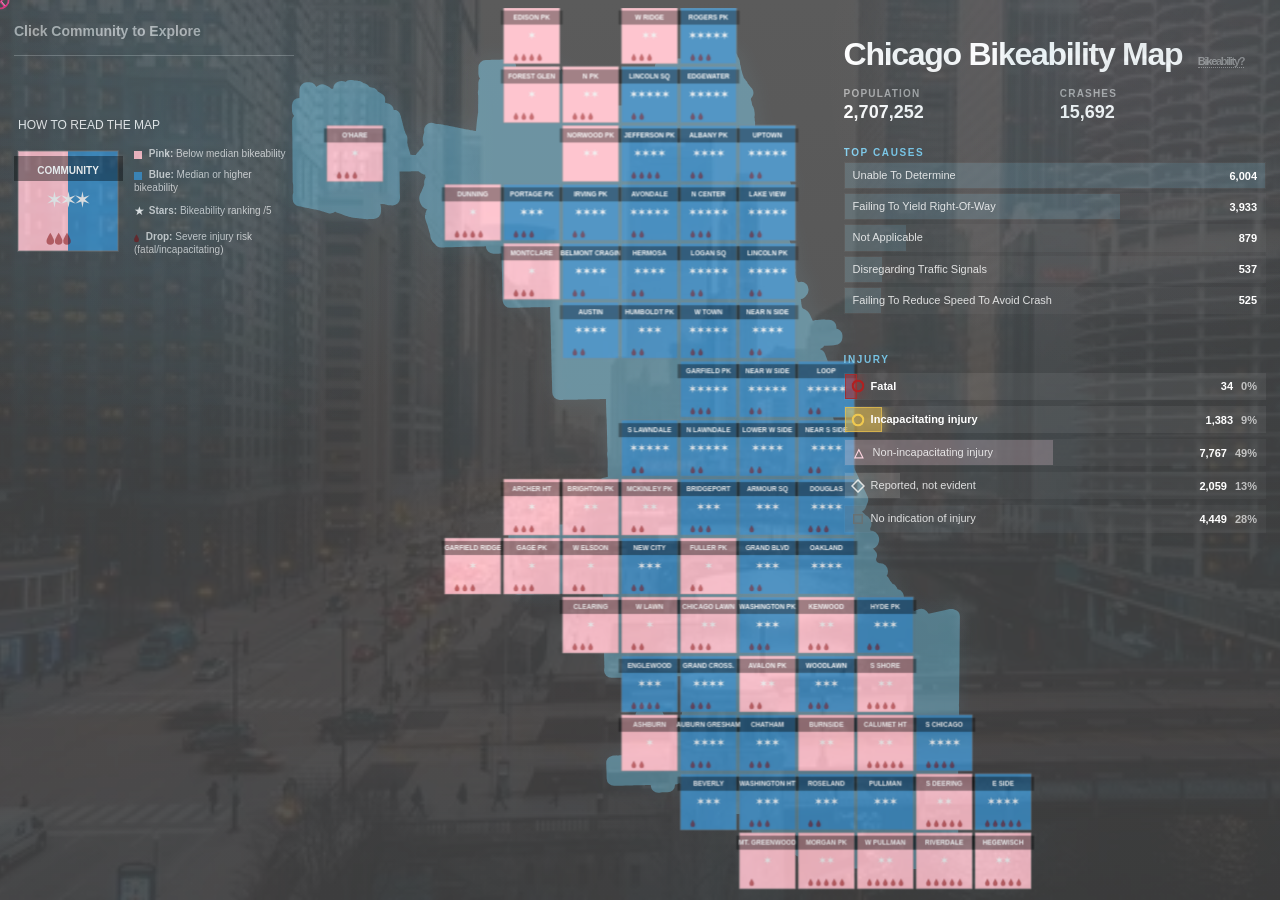
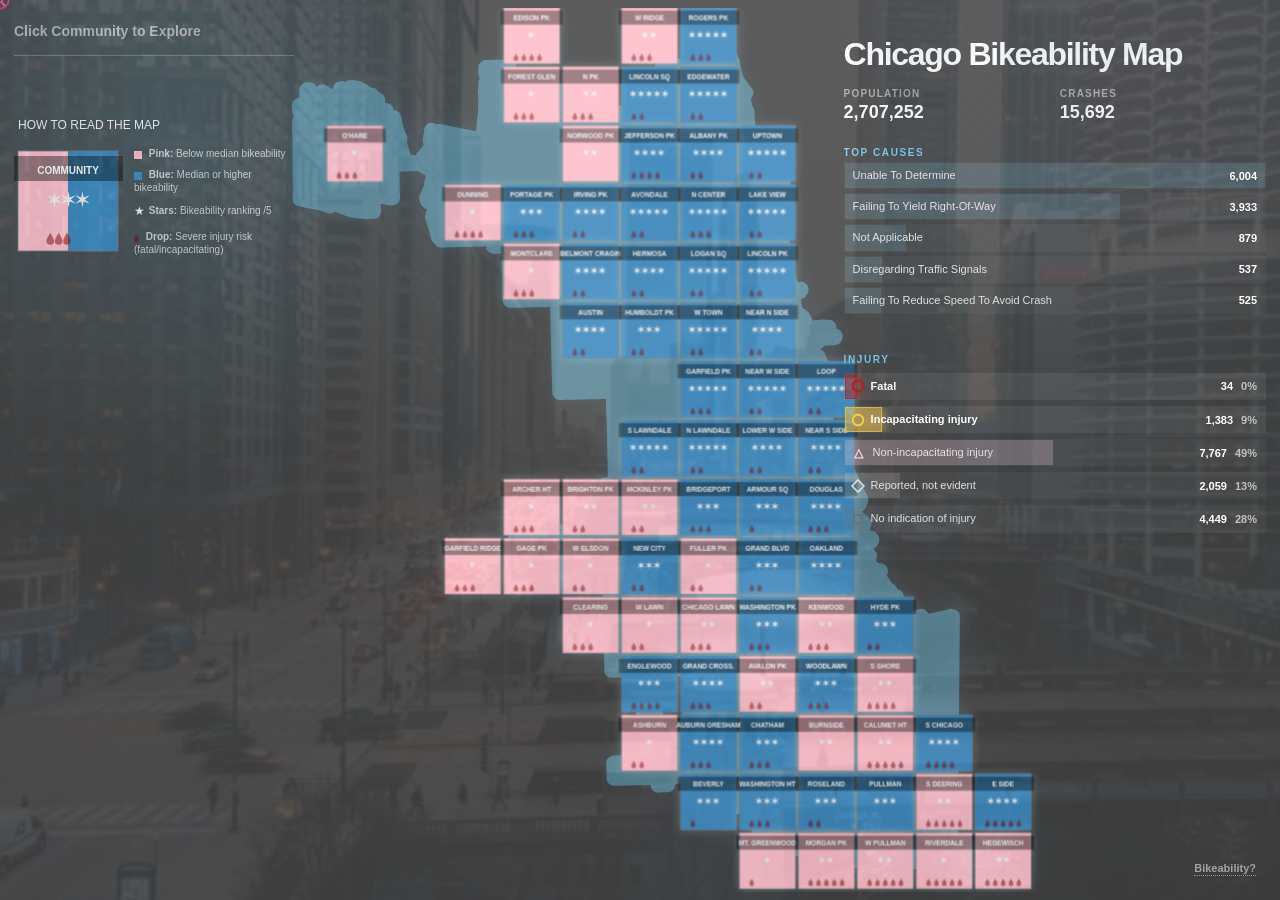
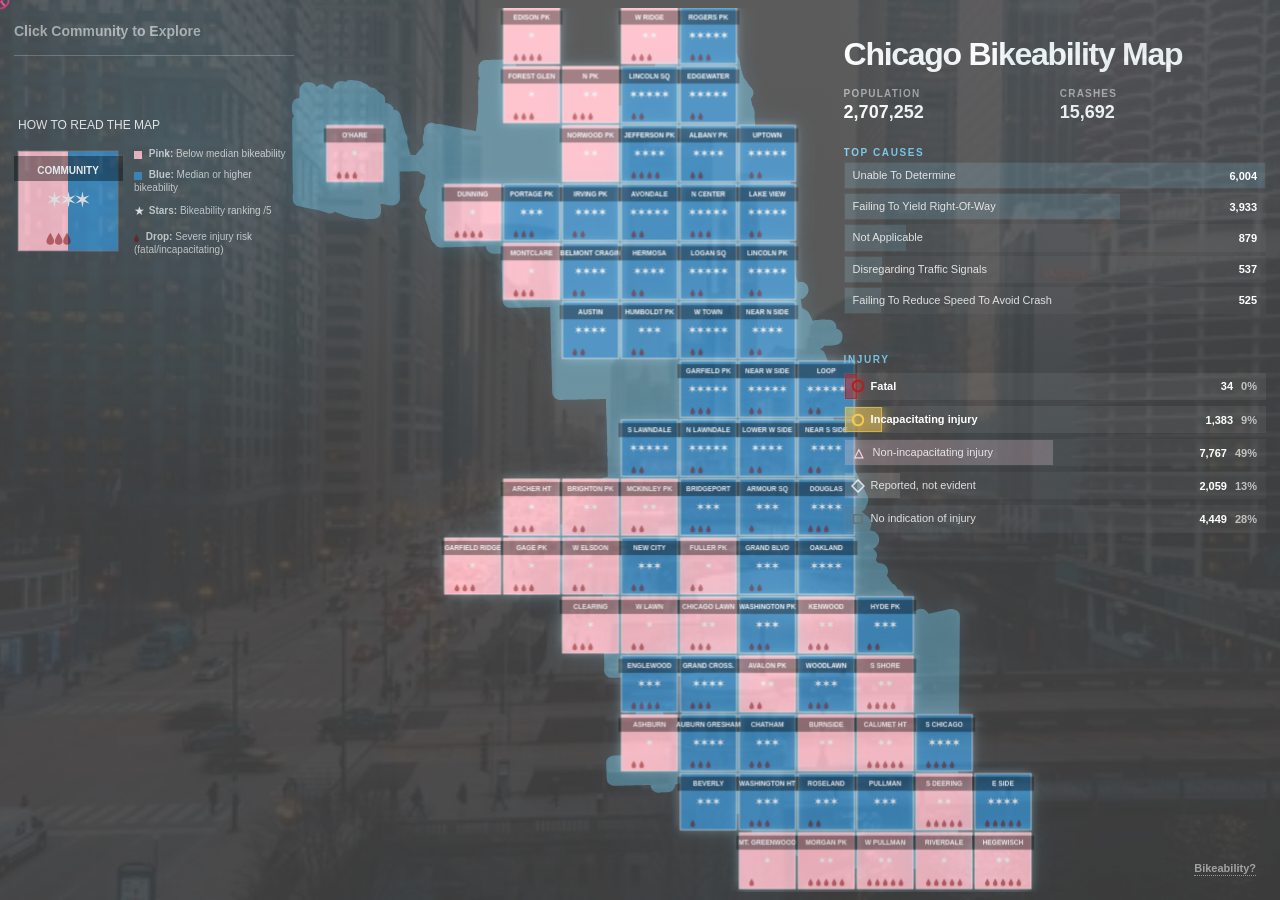
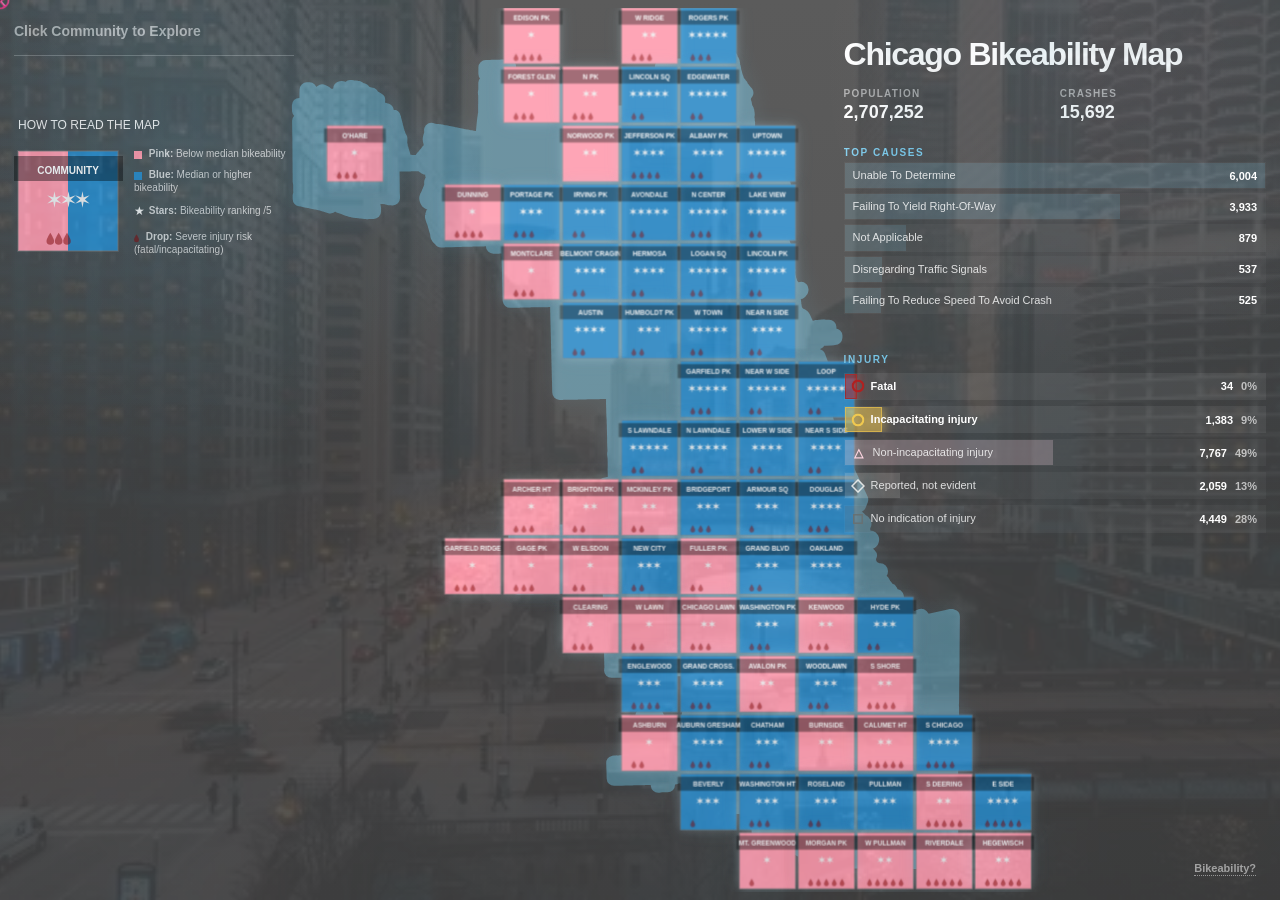
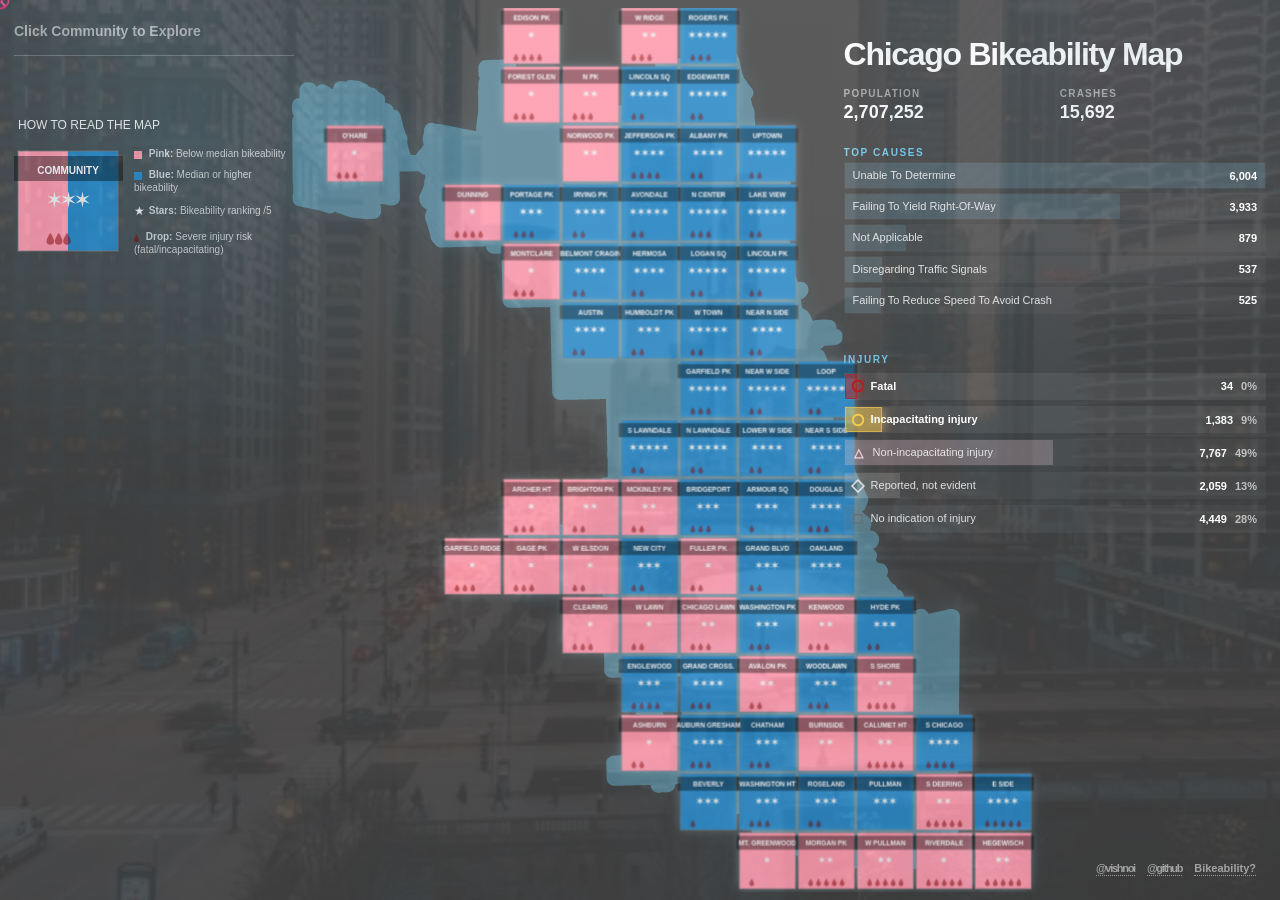
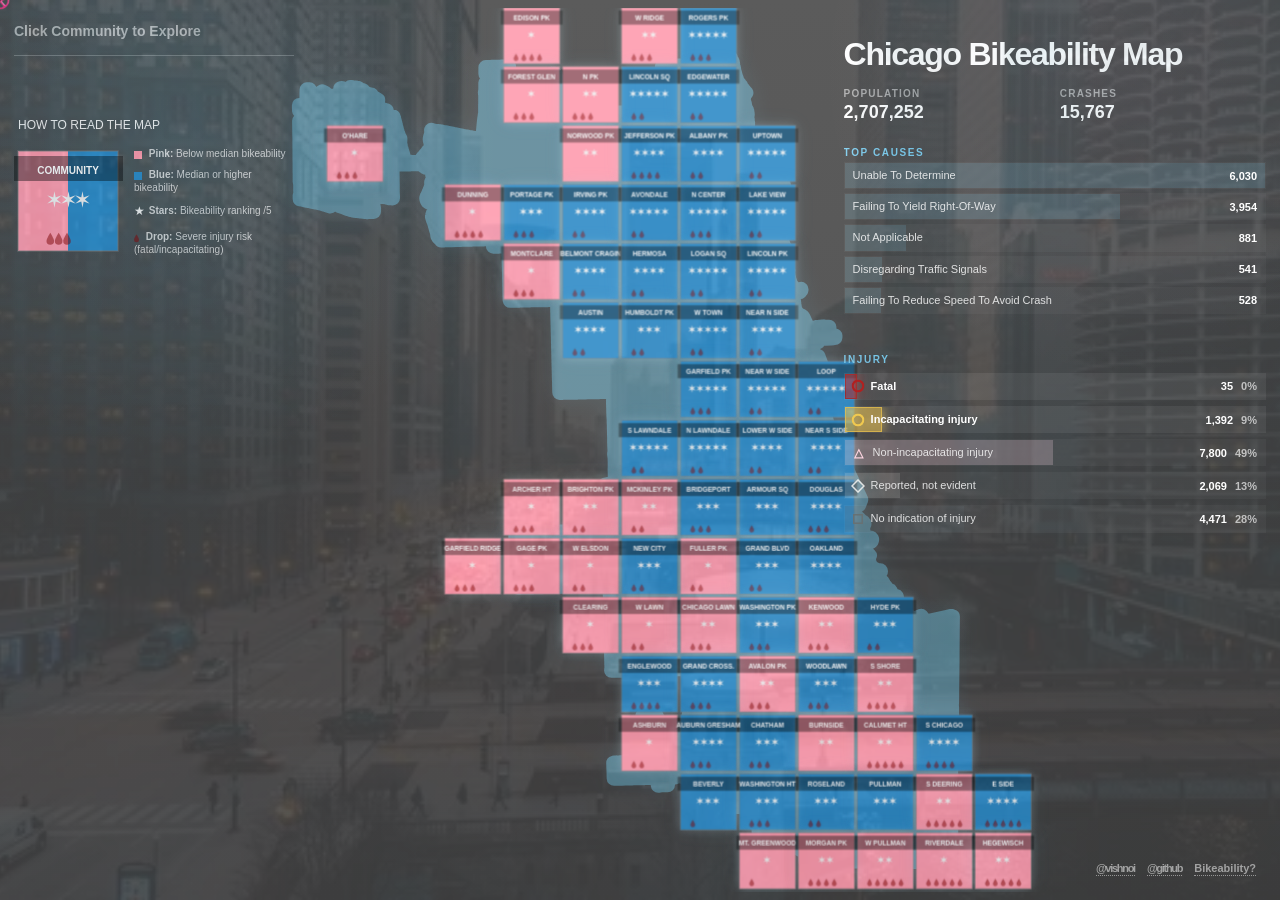
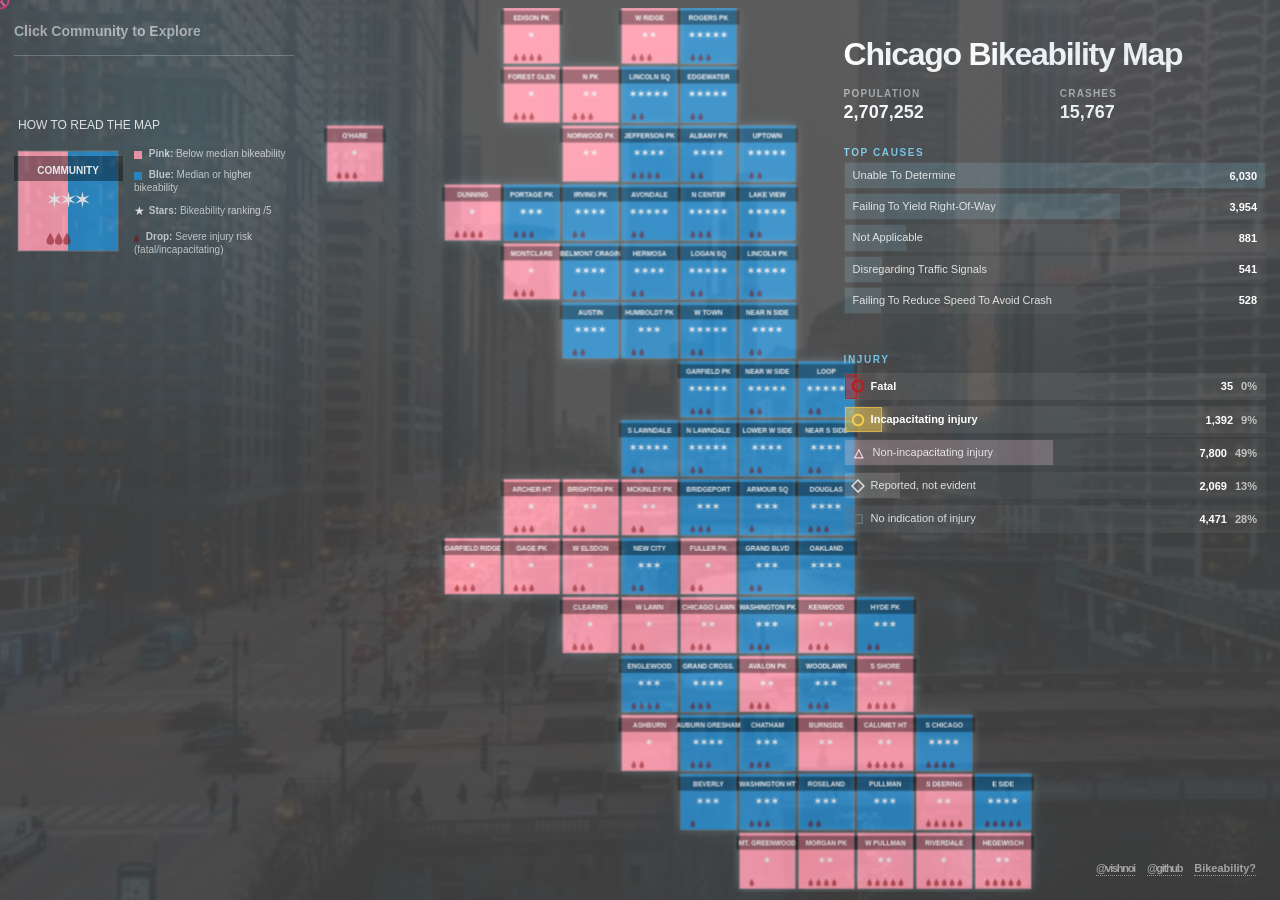
